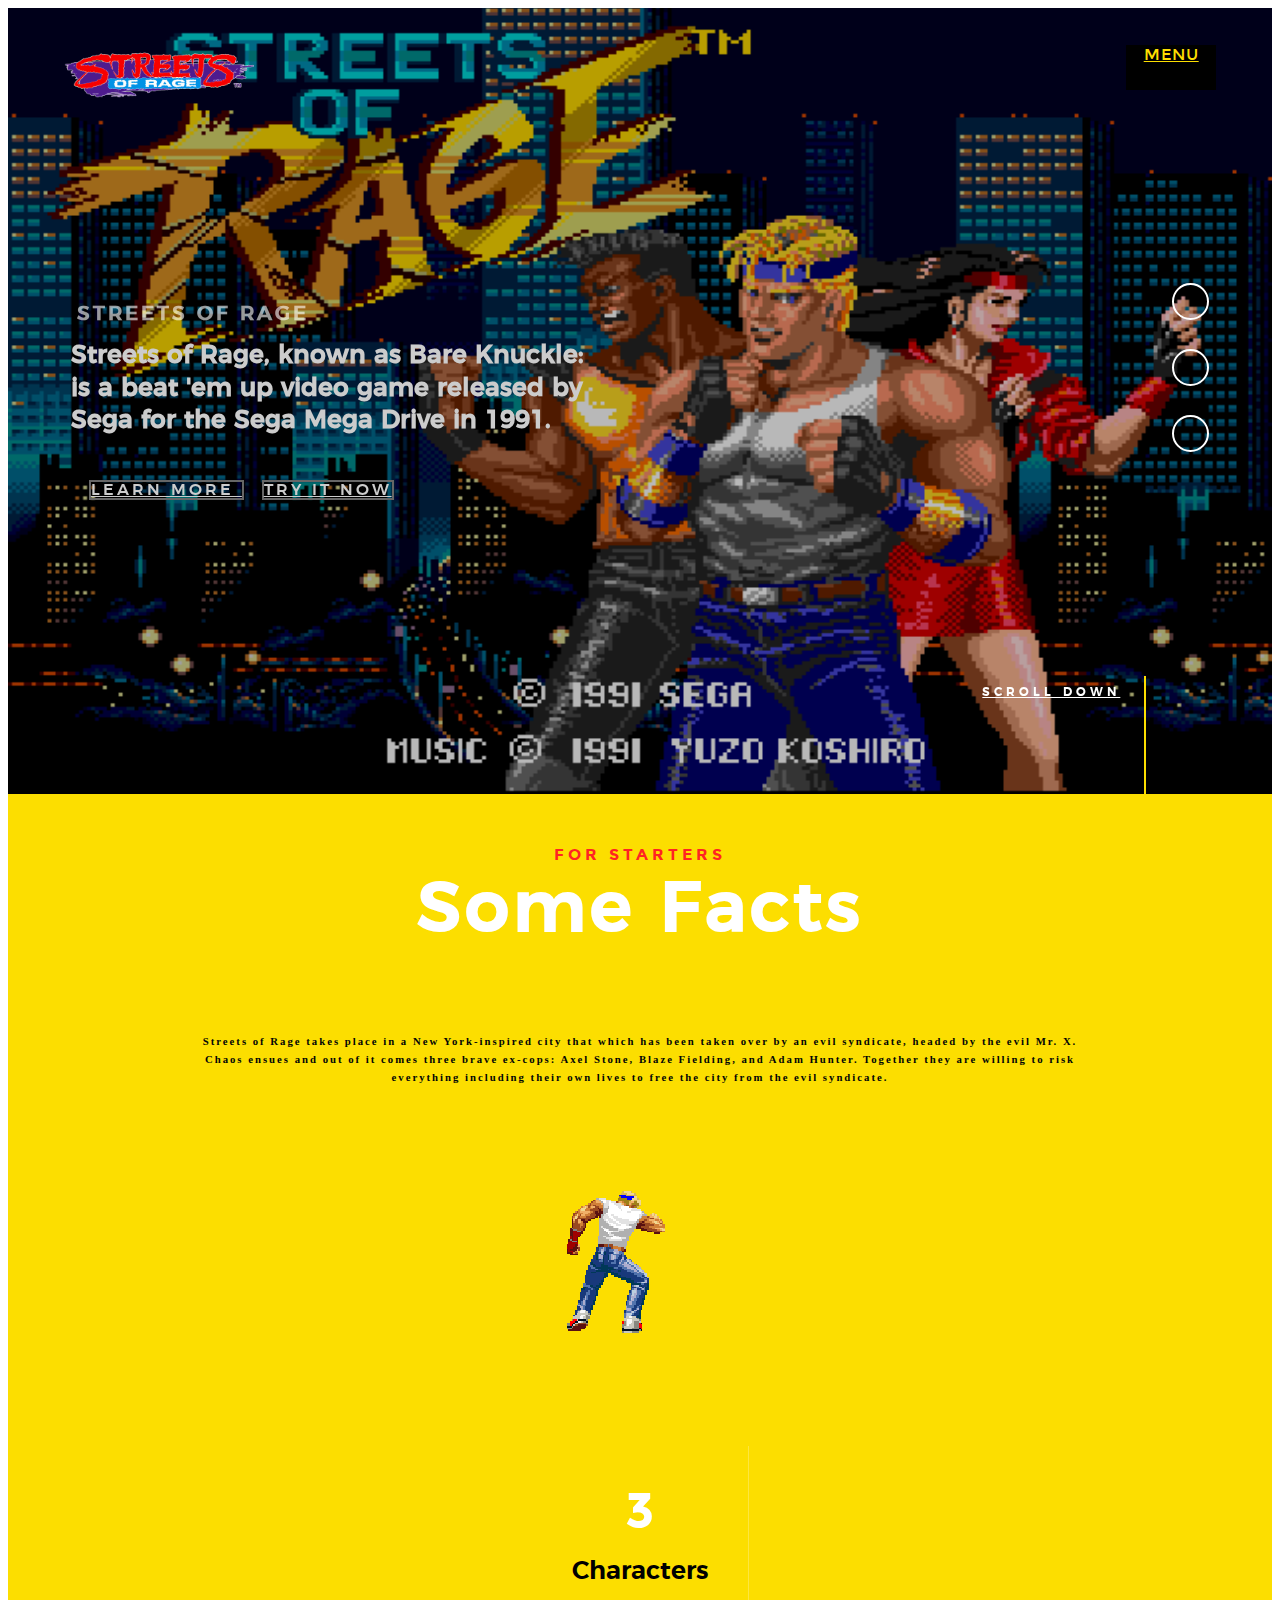
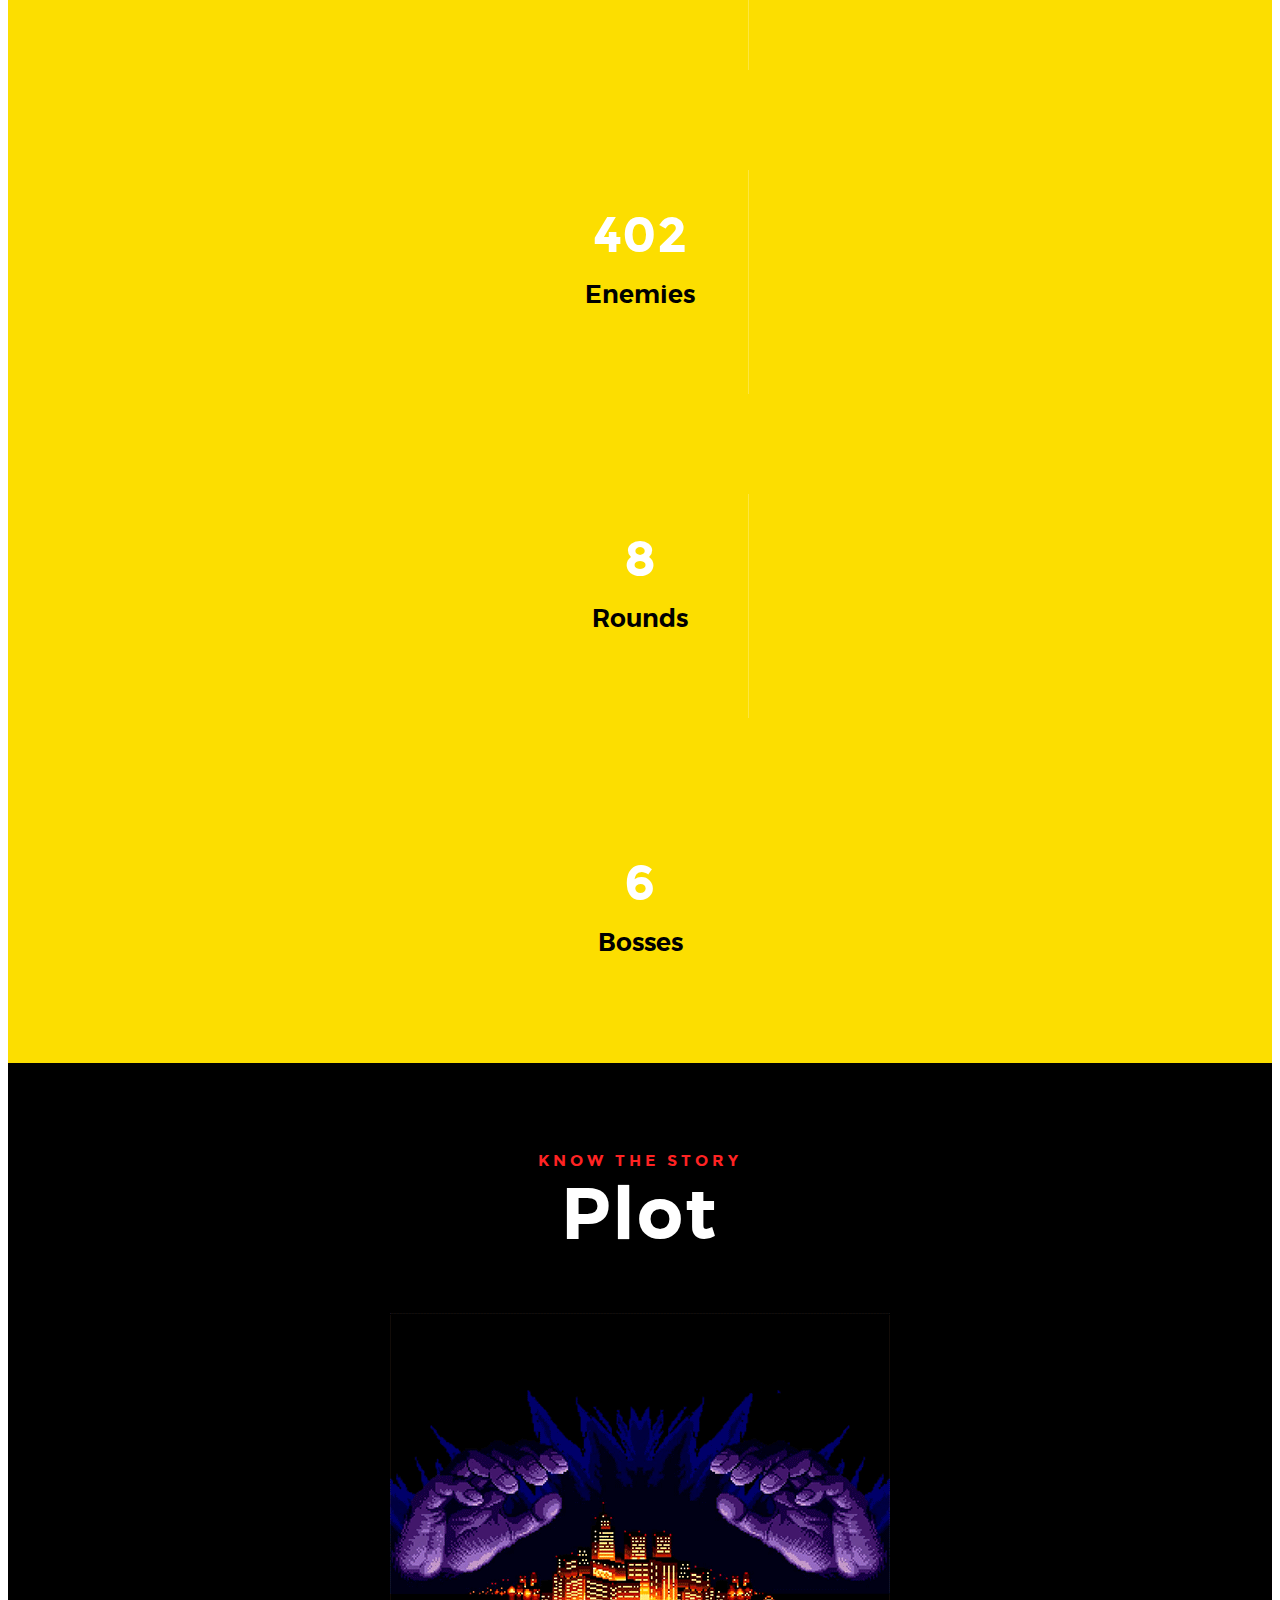
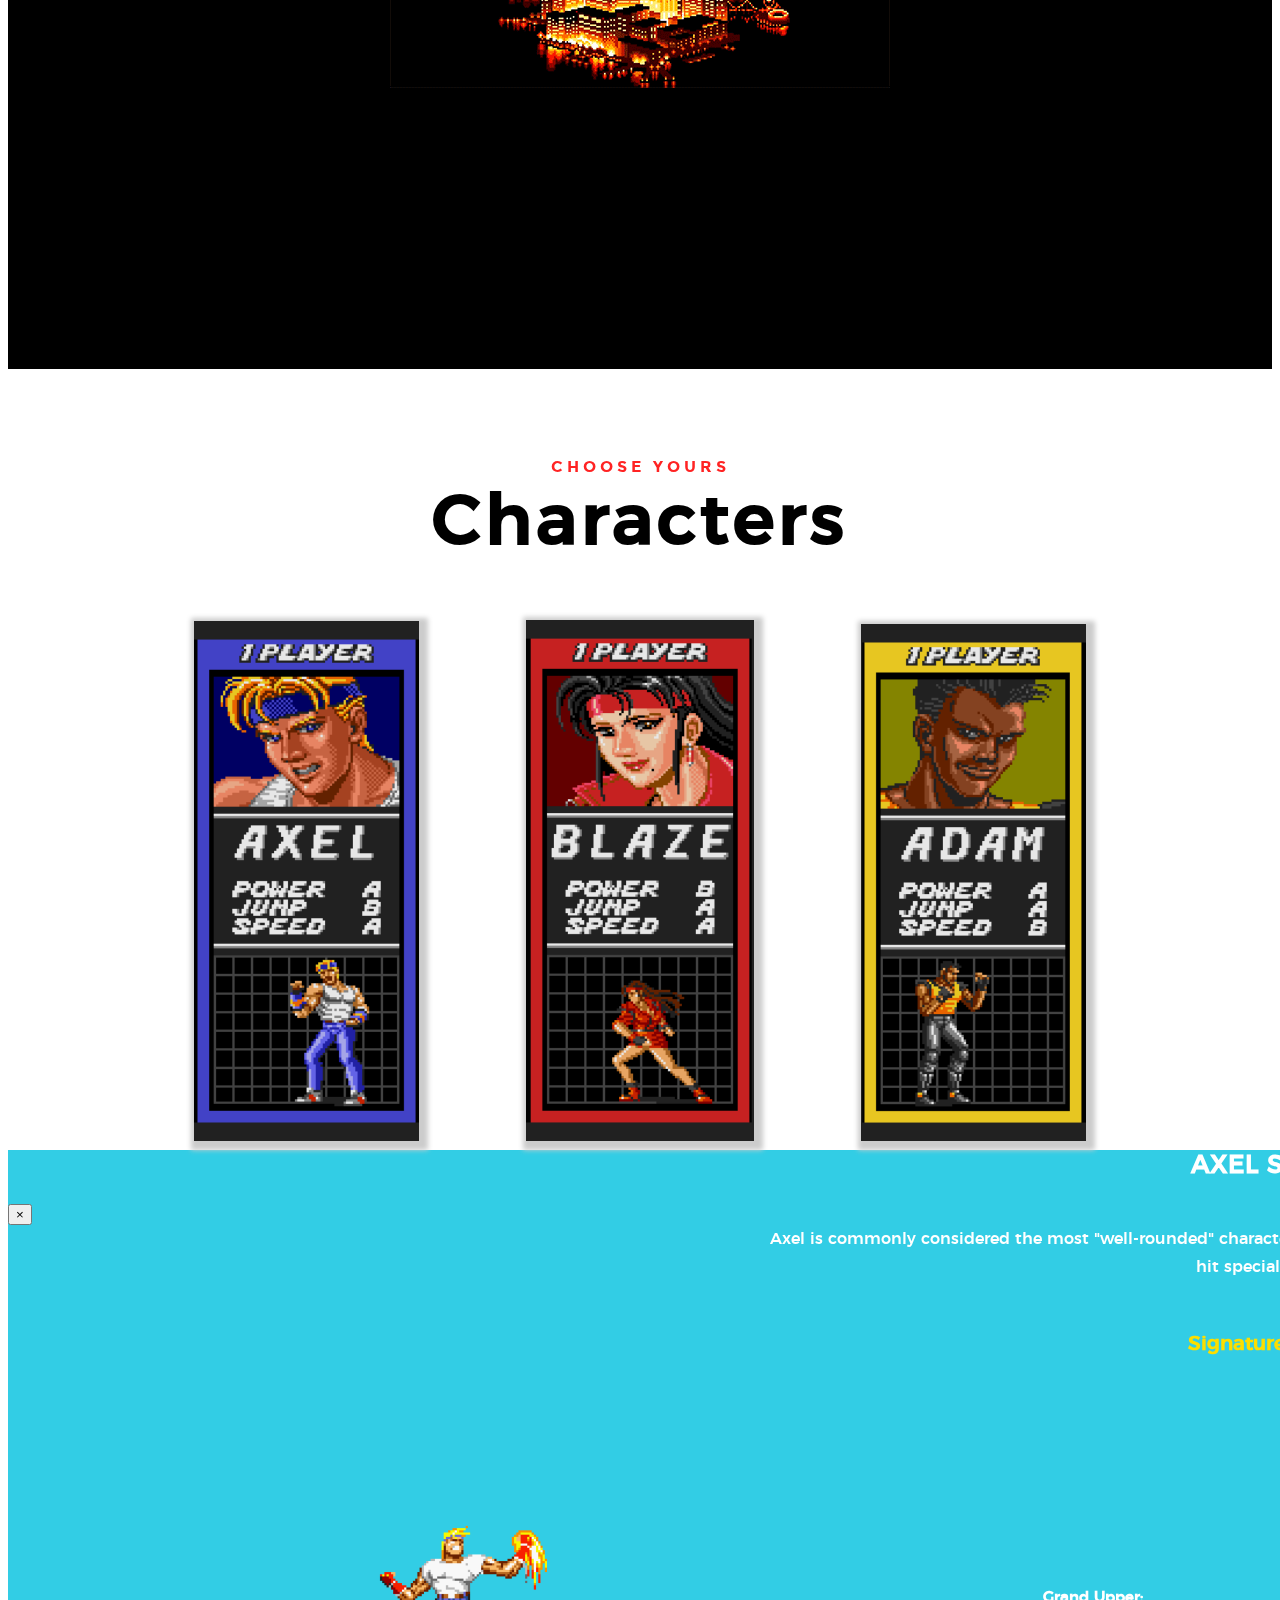
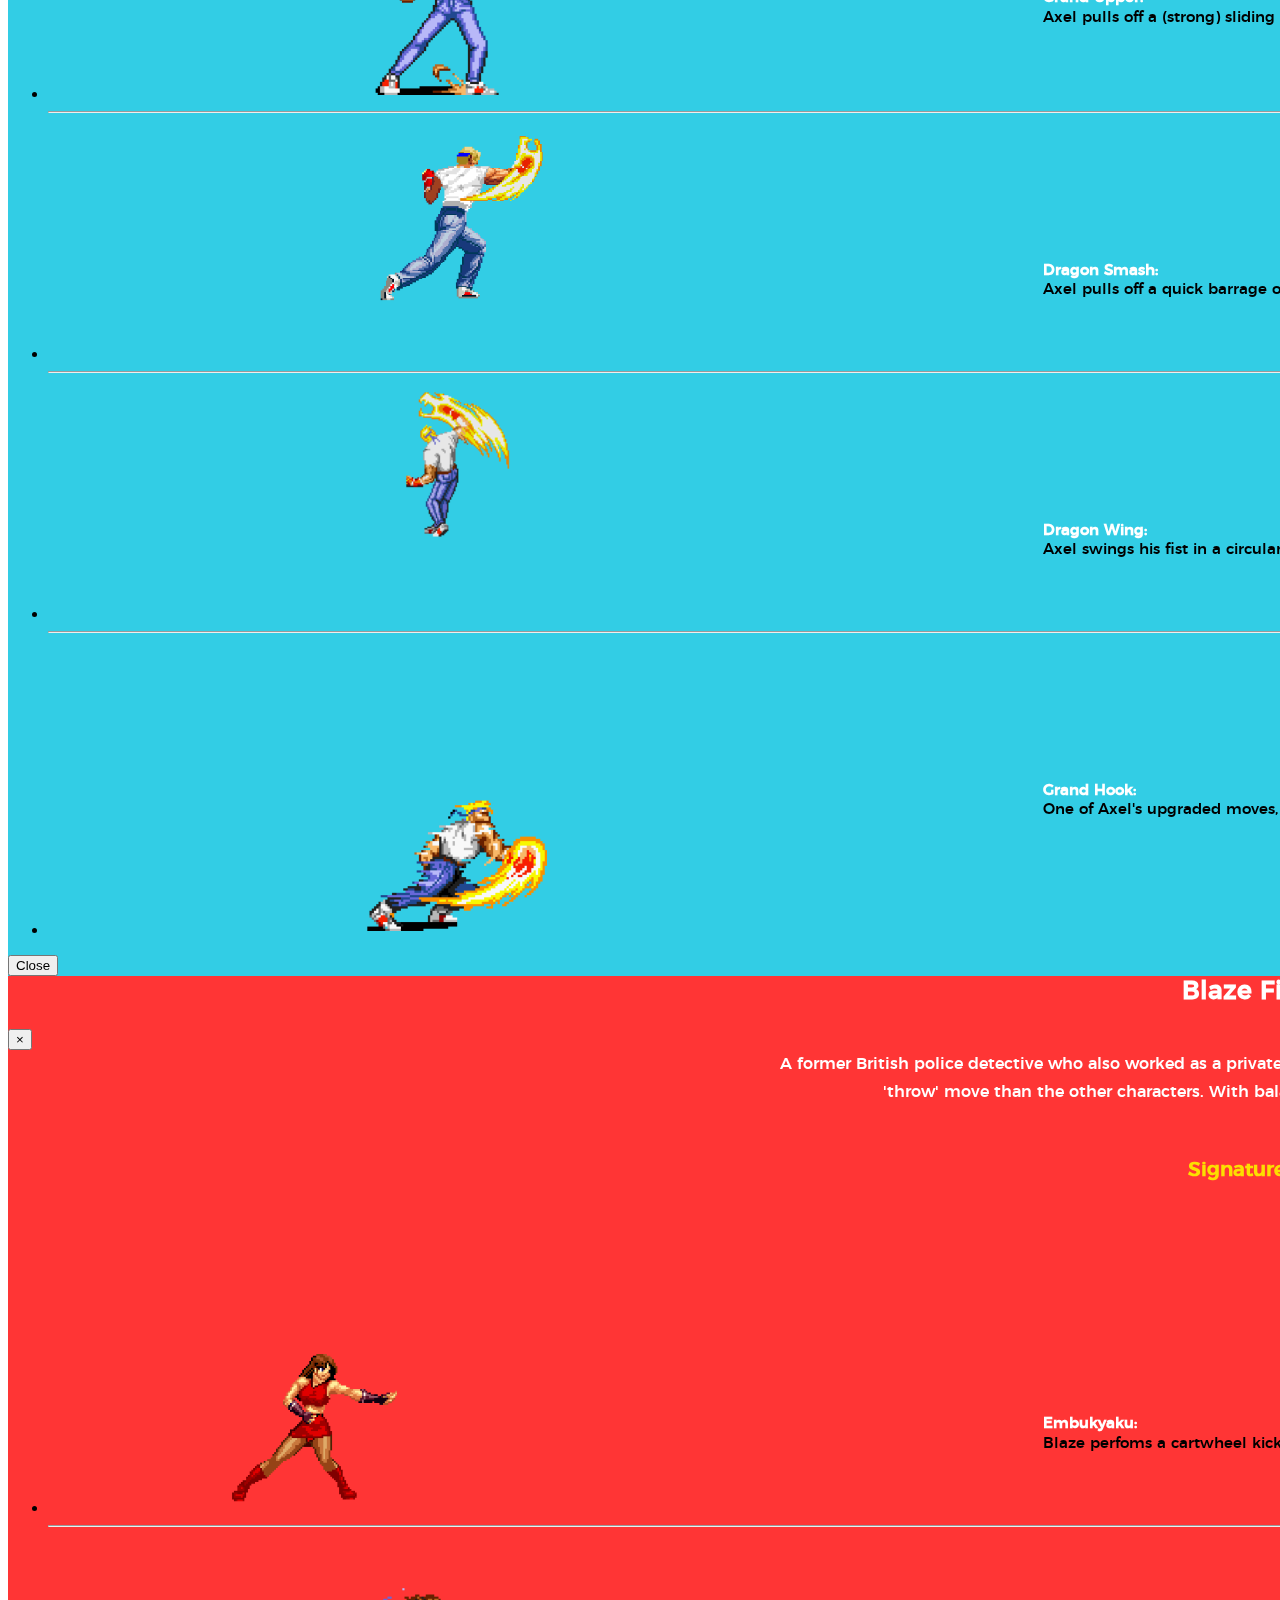
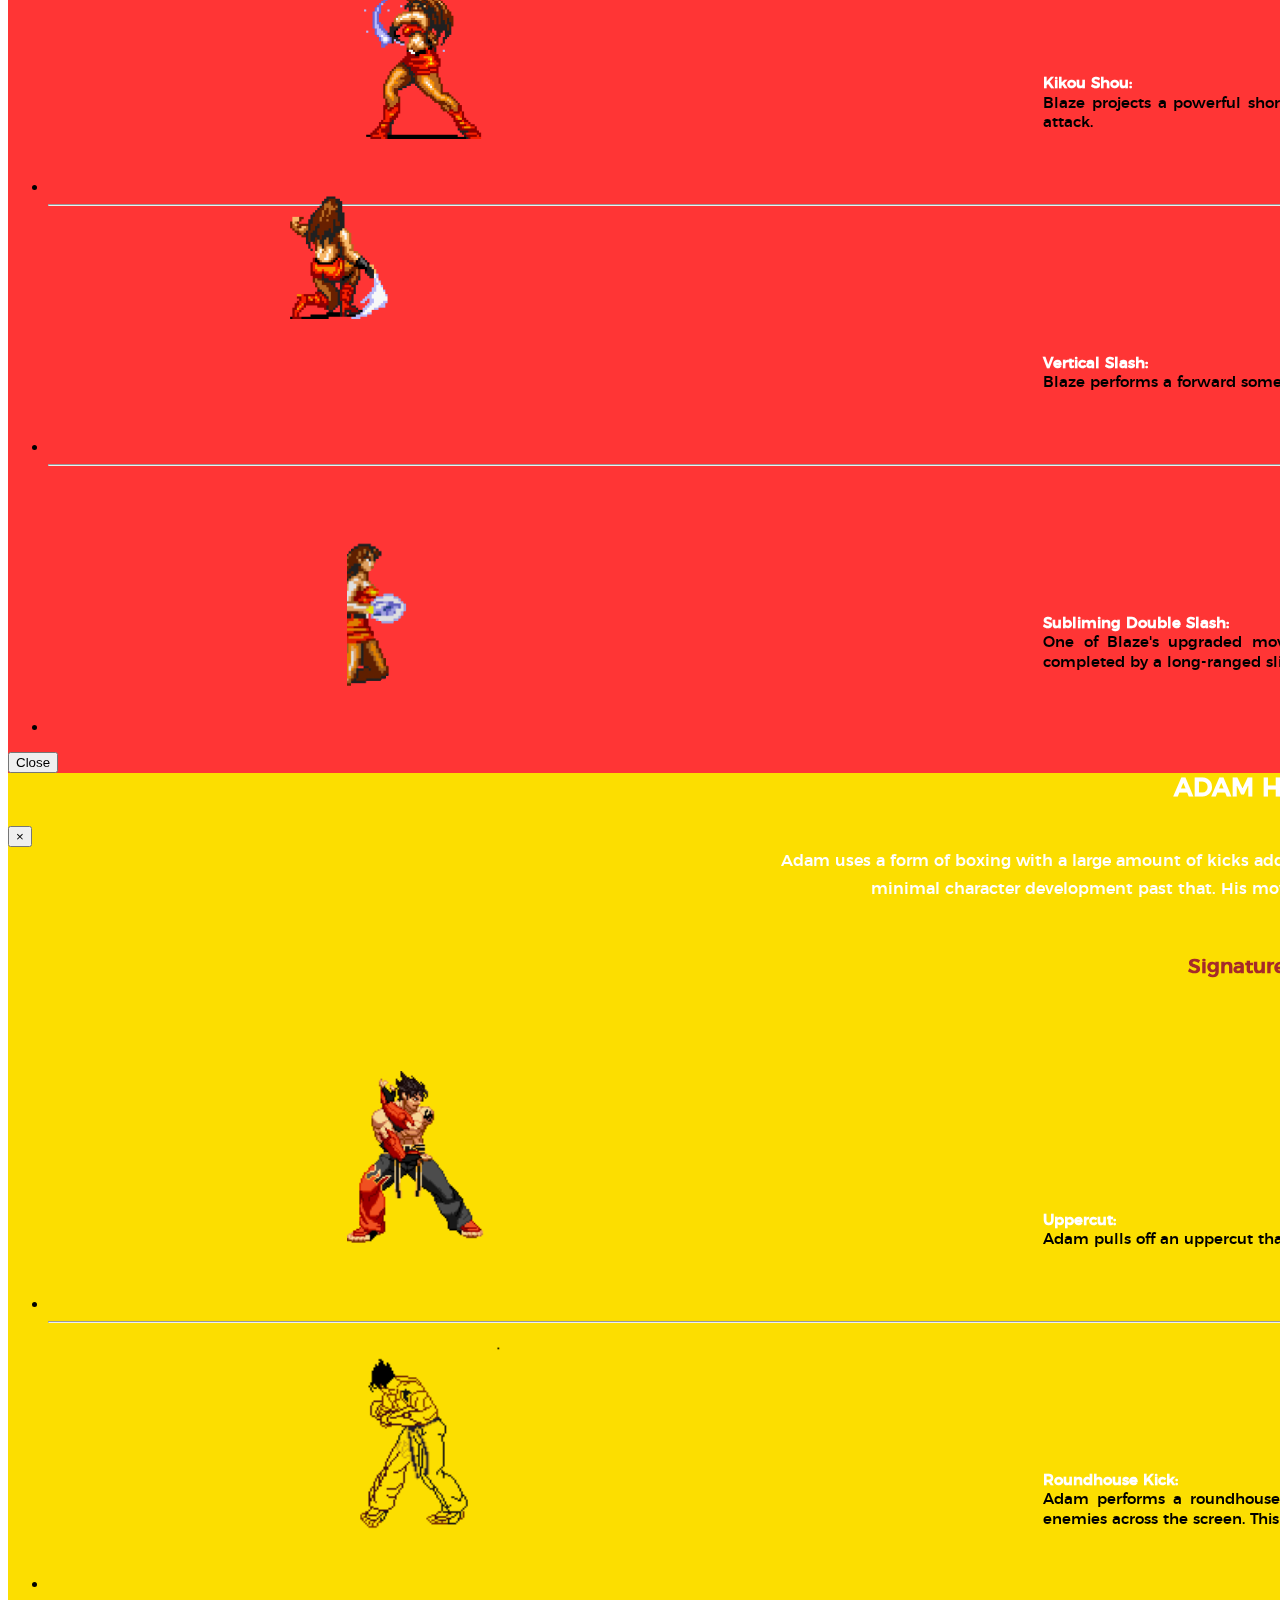
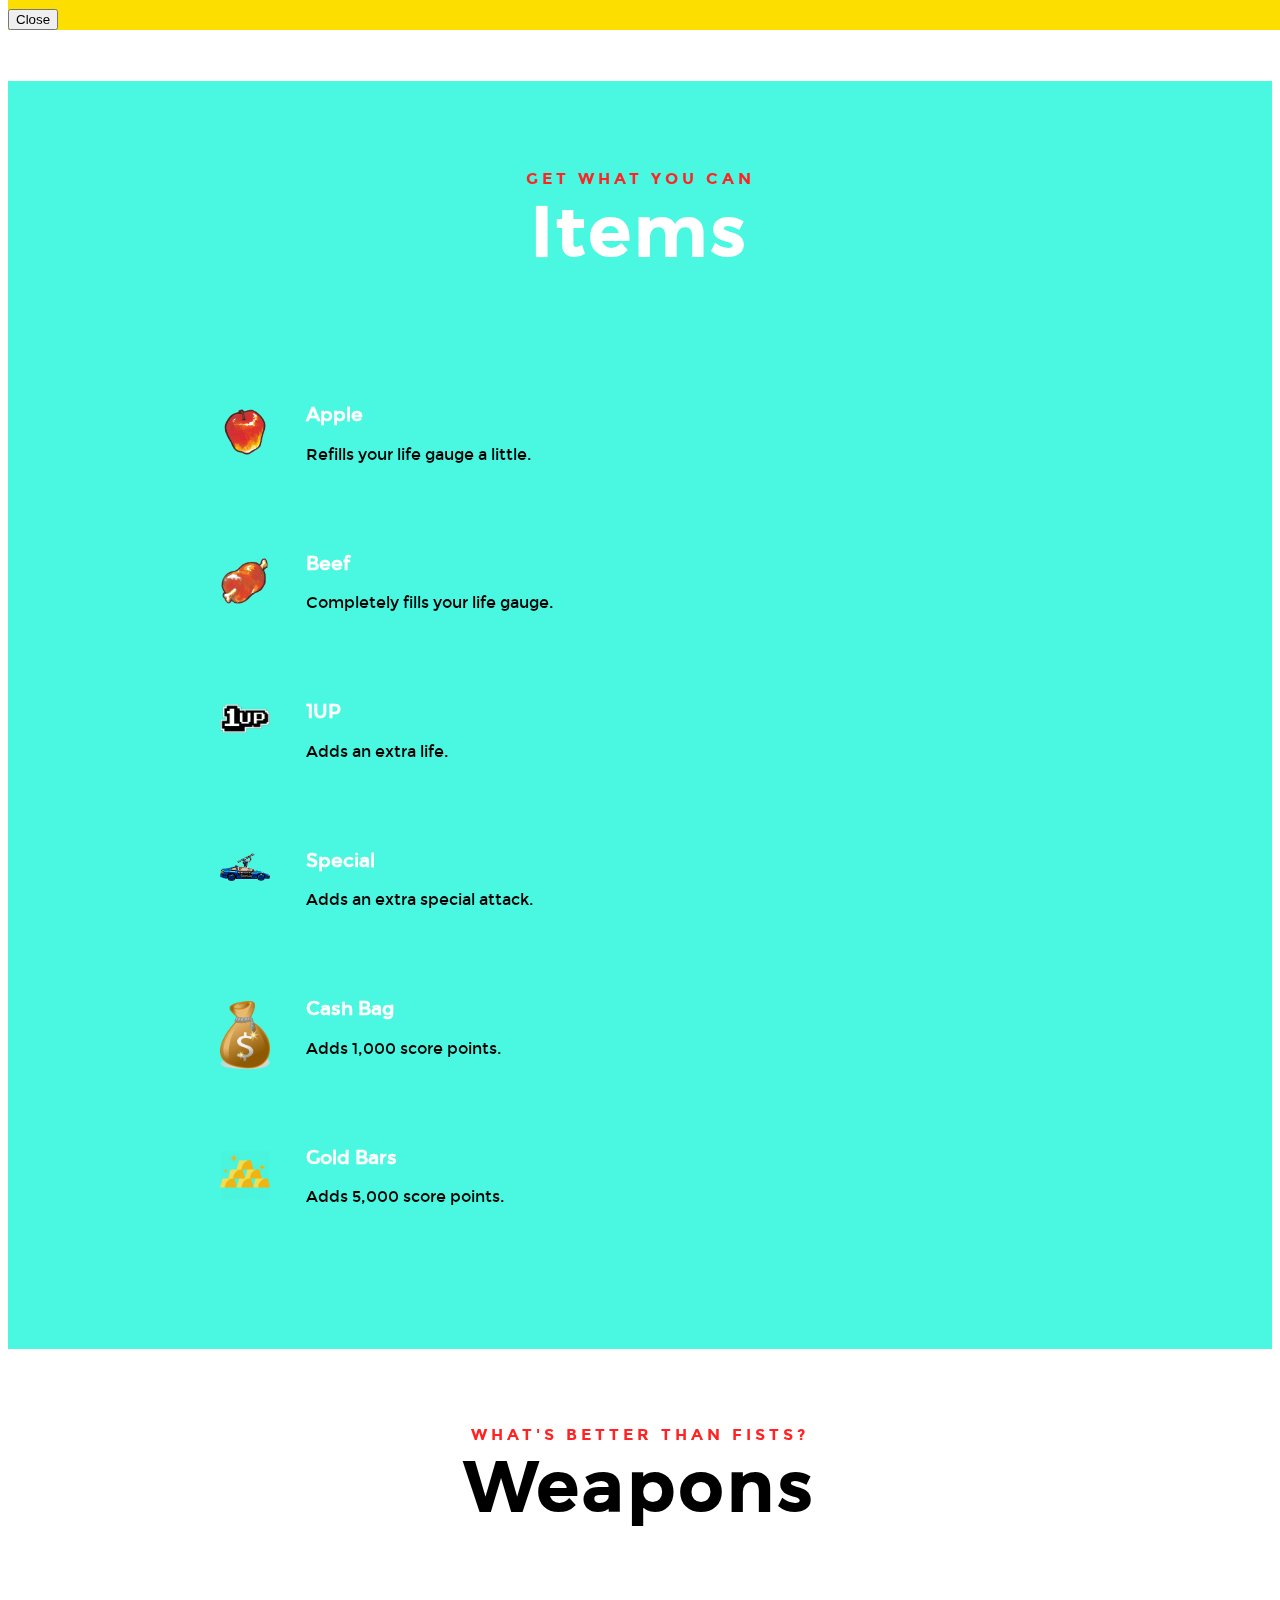
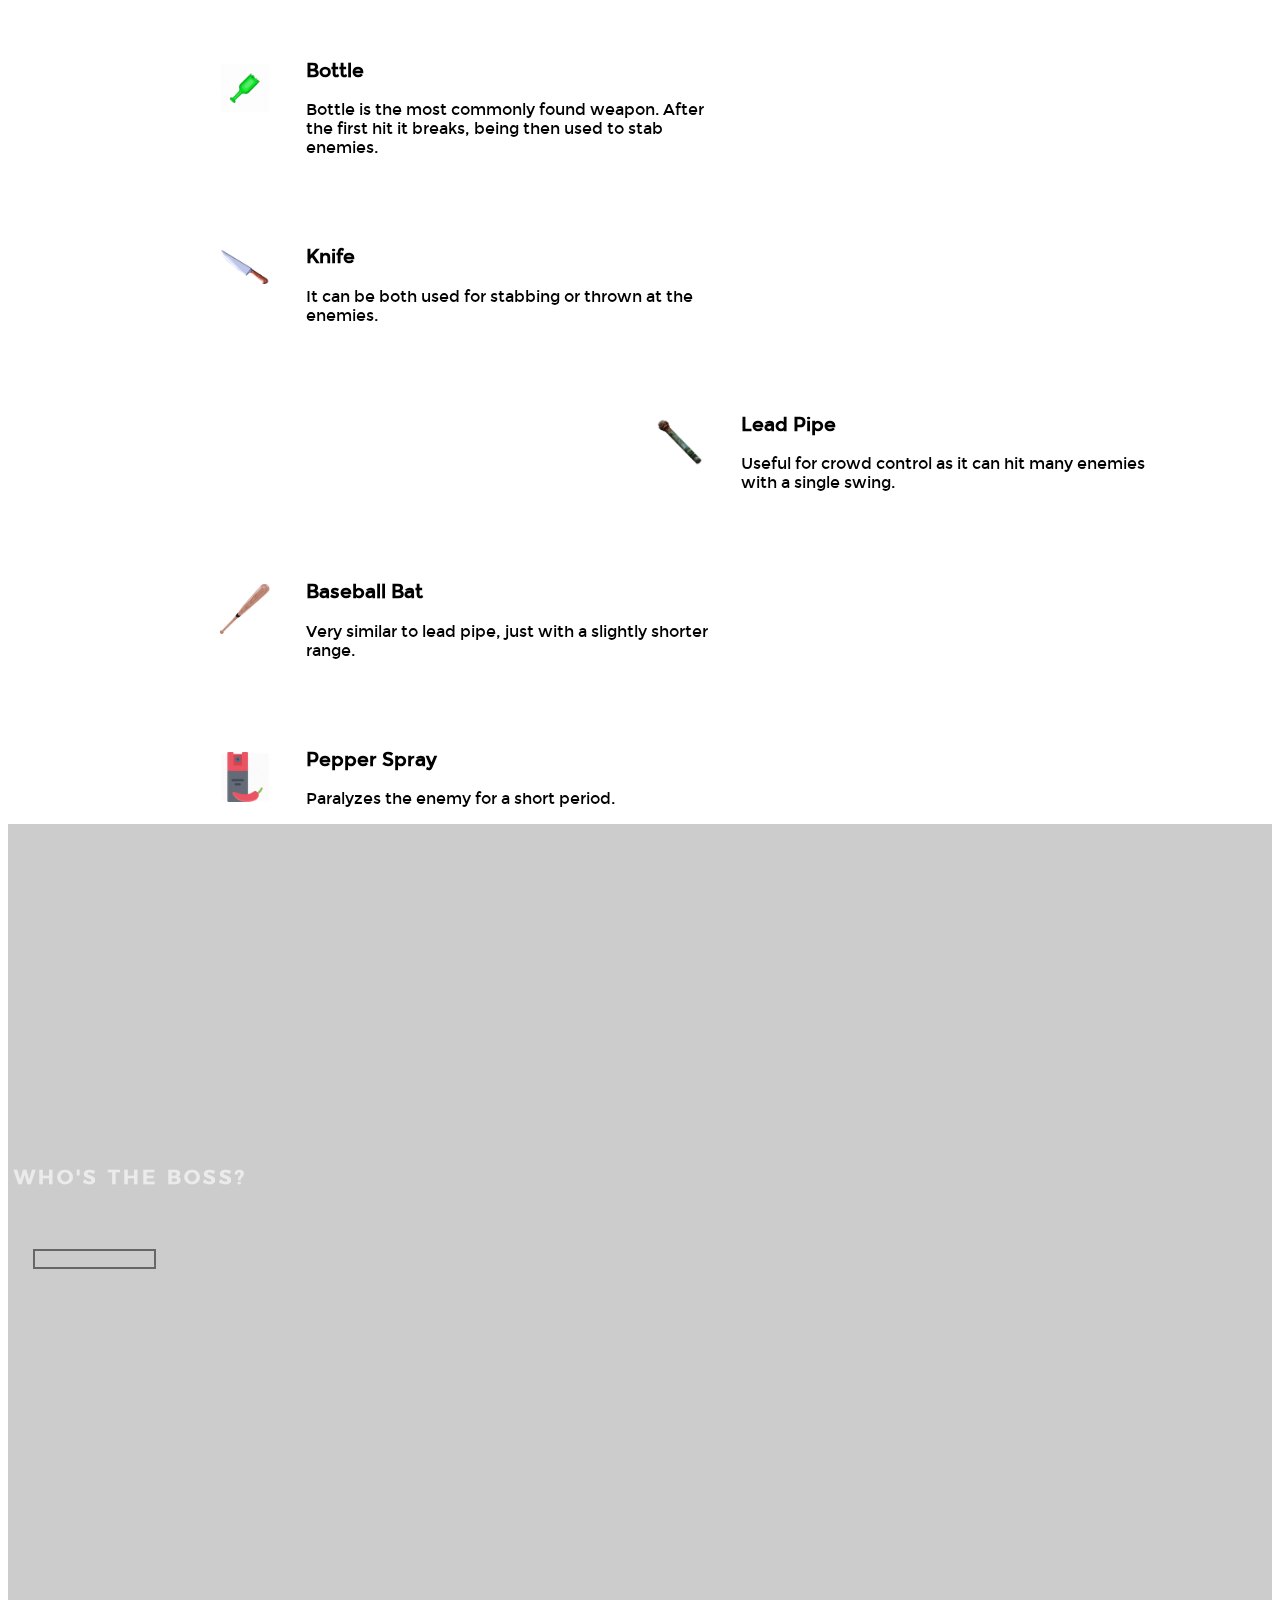
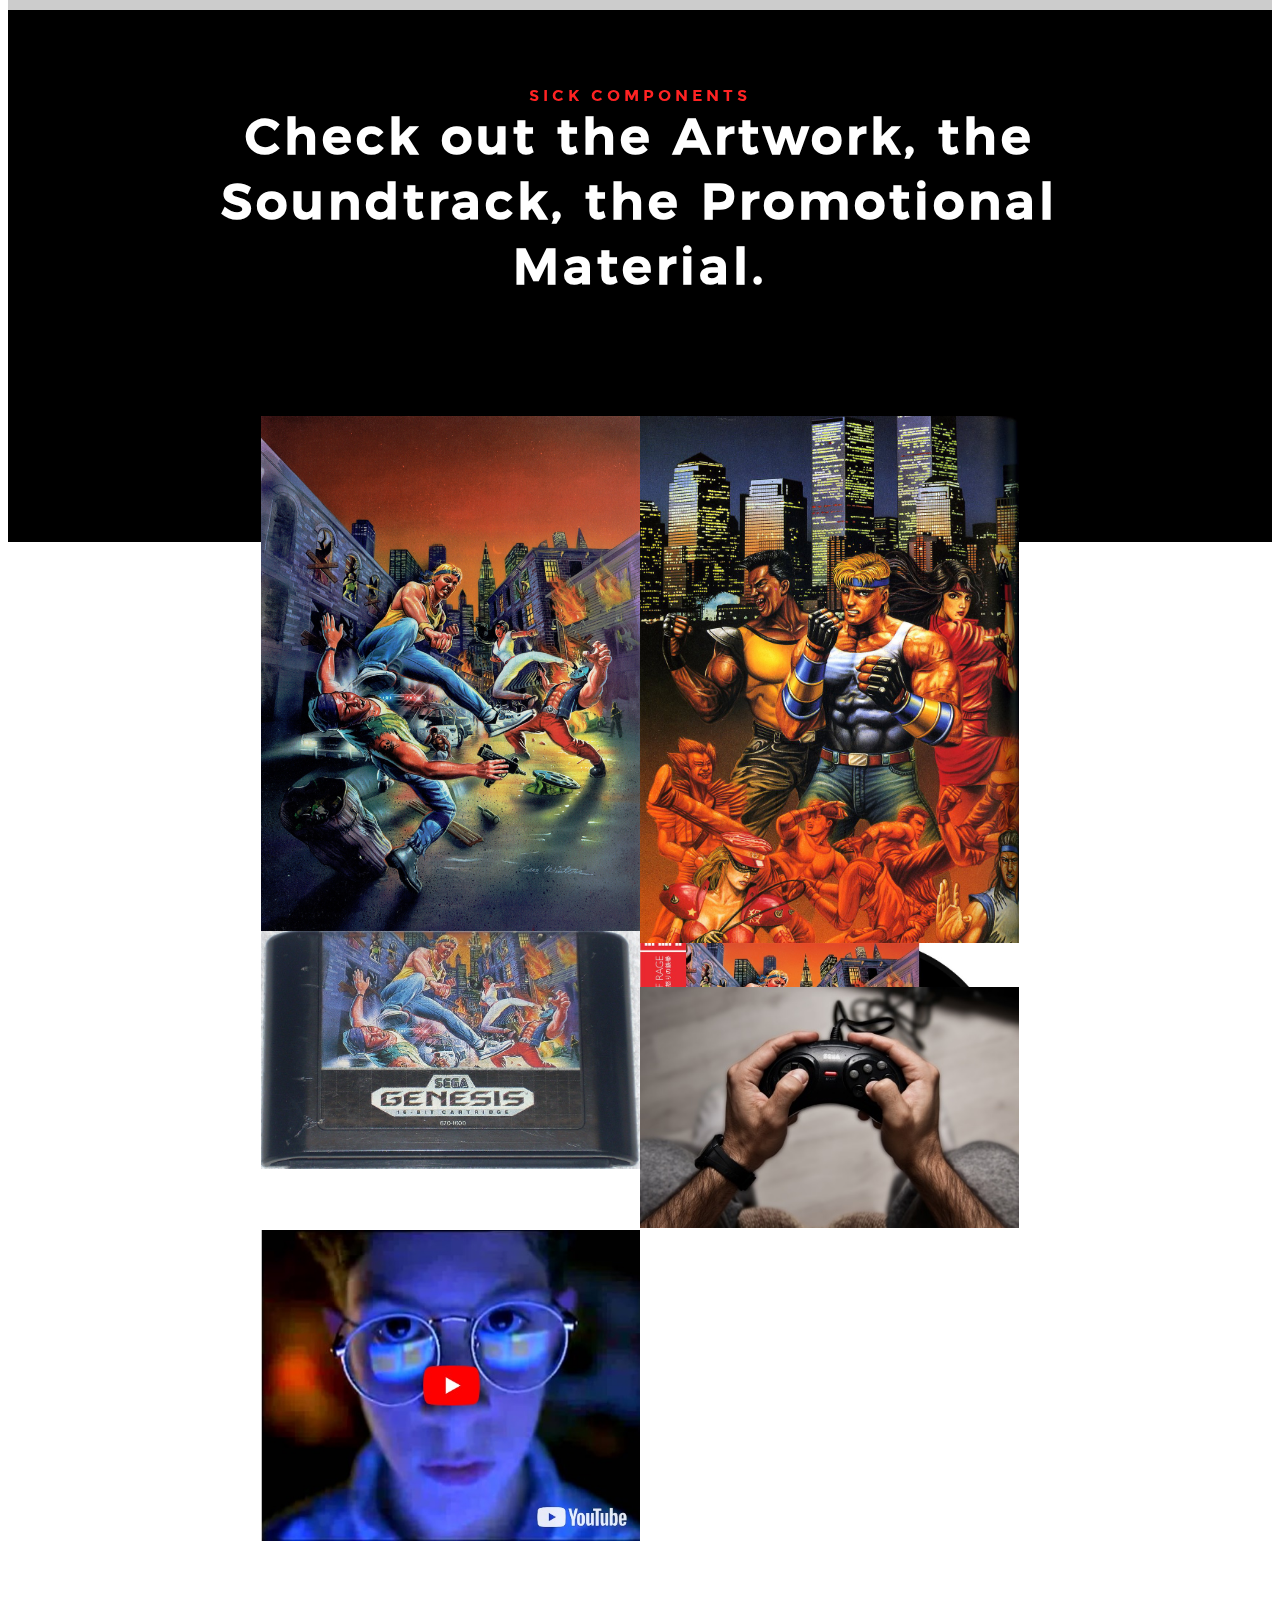
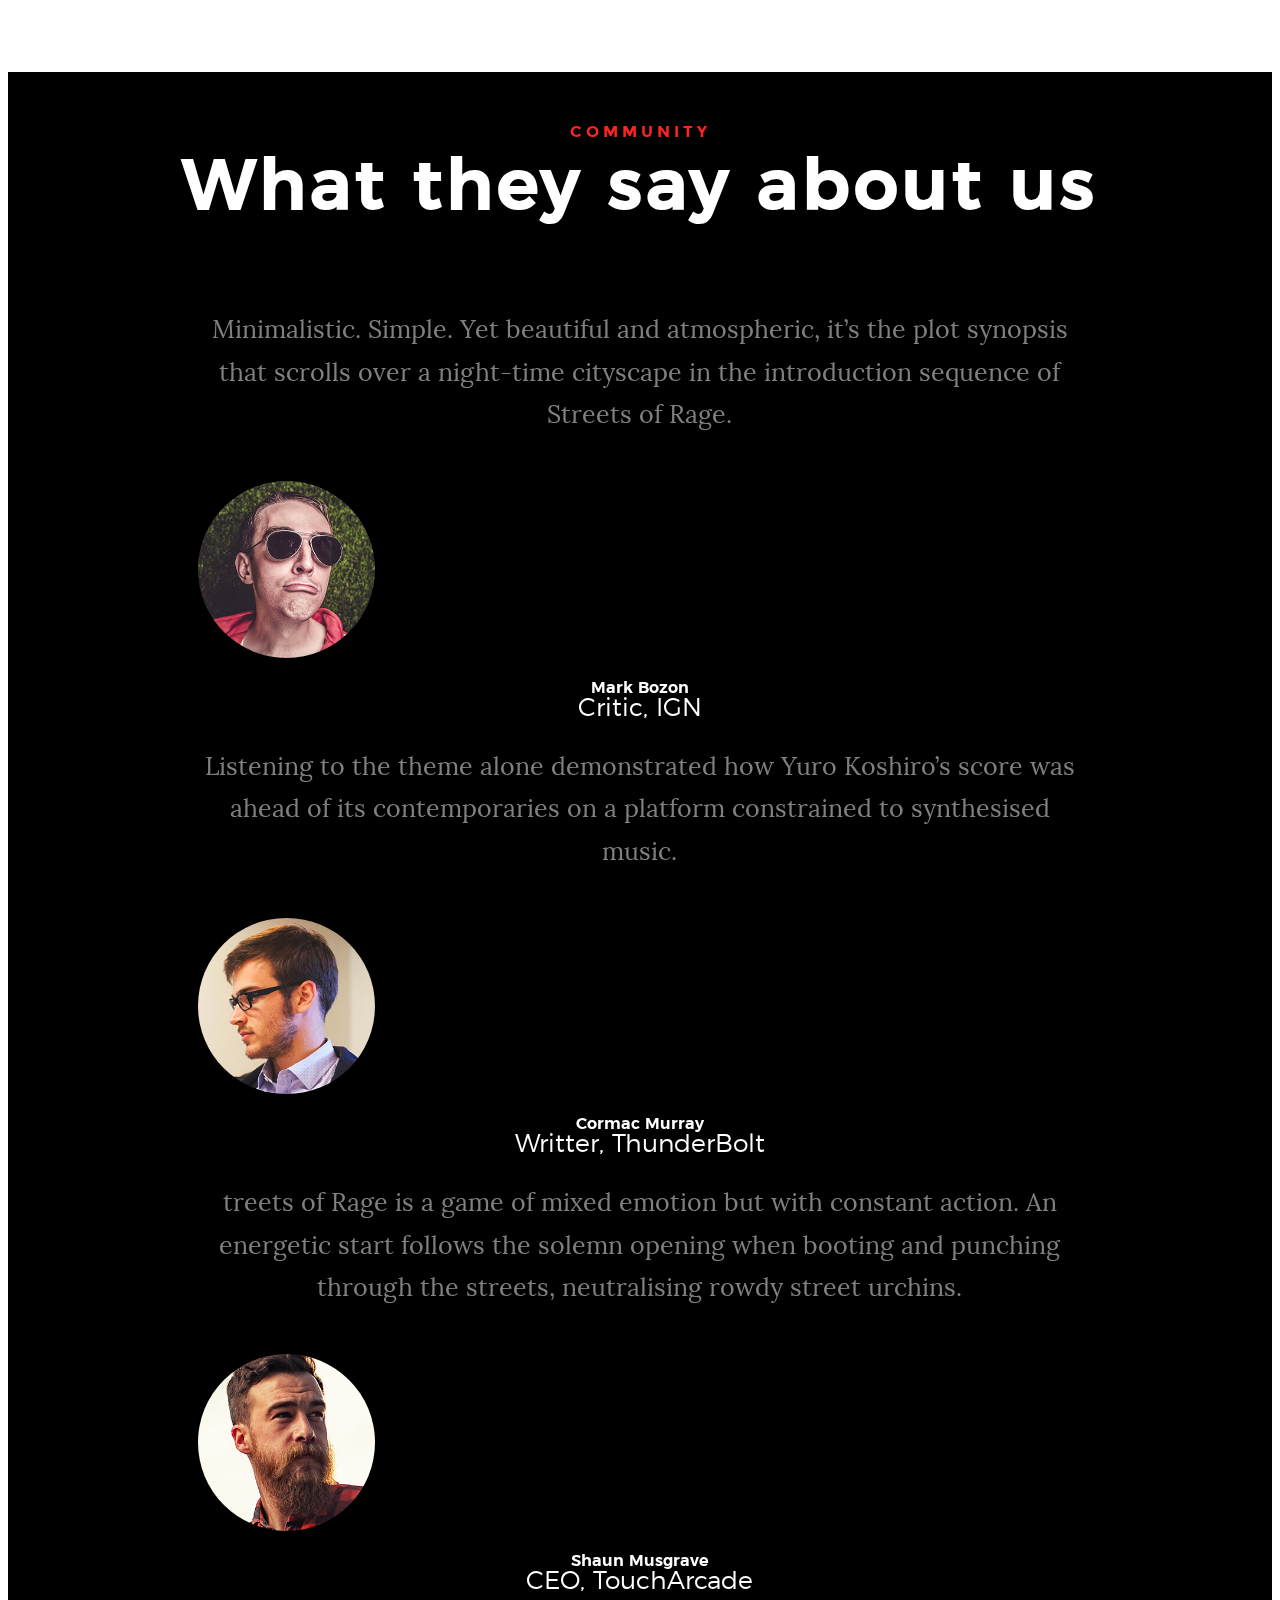
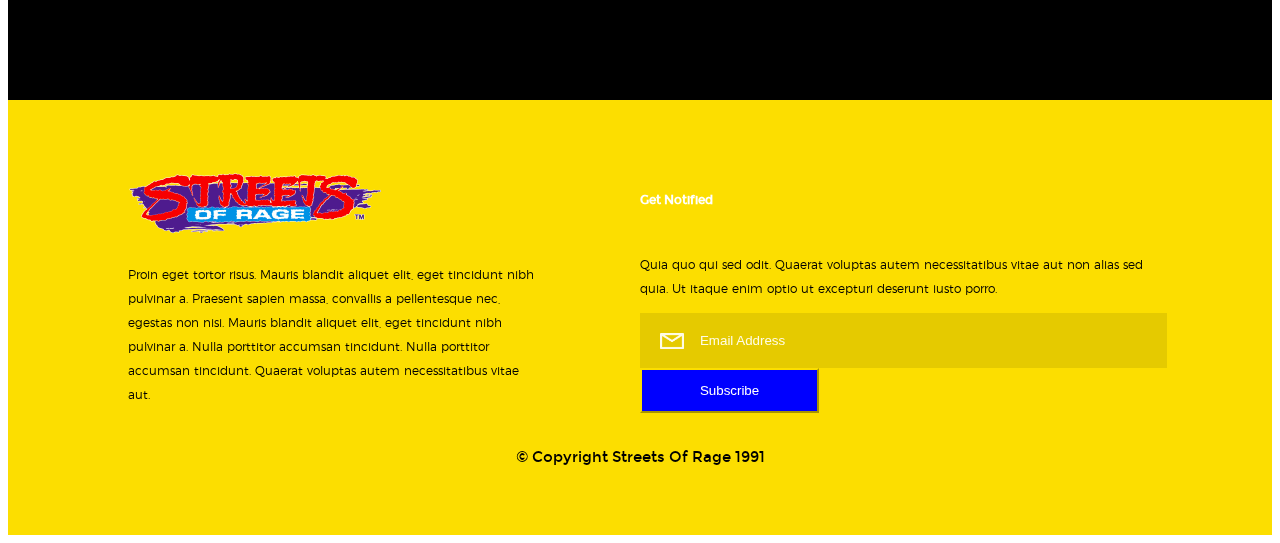
==== sor.html @ ac88c678 "2 TEMPLATES FEITOS" ====
<!doctype html>
<html lang="en">
	<head>
		
		<meta charset="utf-8">
		<meta name="viewport" content="width=device-width, initial-scale=1">
		<link rel="stylesheet" href="https://use.fontawesome.com/releases/v5.0.10/css/all.css" integrity="sha384-+d0P83n9kaQMCwj8F4RJB66tzIwOKmrdb46+porD/OvrJ+37WqIM7UoBtwHO6Nlg" crossorigin="anonymous">
		<link rel="stylesheet" href="https://stackpath.bootstrapcdn.com/bootstrap/4.1.0/css/bootstrap.min.css" integrity="sha384-9gVQ4dYFwwWSjIDZnLEWnxCjeSWFphJiwGPXr1jddIhOegiu1FwO5qRGvFXOdJZ4" crossorigin="anonymous">
		<link href="https://cdn.rawgit.com/michalsnik/aos/2.1.1/dist/aos.css" rel="stylesheet">
		<link rel="stylesheet" href="https://cdnjs.cloudflare.com/ajax/libs/lightbox2/2.10.0/css/lightbox.min.css" />
		<link rel="stylesheet" href="https://cdnjs.cloudflare.com/ajax/libs/venobox/1.8.3/venobox.min.css" integrity="sha256-aIUopUhulONZ3xR+zS2HnUF+pTbxAXIYuzd//lwefvk=" crossorigin="anonymous" />
		<link rel="stylesheet" href="https://cdnjs.cloudflare.com/ajax/libs/slick-carousel/1.9.0/slick.min.css" />
		<link rel="stylesheet" href="https://cdnjs.cloudflare.com/ajax/libs/slick-carousel/1.9.0/slick-theme.min.css" />
		<link rel="stylesheet" href="css/sor.css">

		<title>Streets of Rage</title>
	</head>
	<body>
		<header>
            <div class="logo">
                <a class="logo-link" href="sor.html">
                     <img src="images/sorlogo.png" alt="Logo">
                 </a>
            </div>
            <nav class="nav">

            

            <div class="nav-content">
                <h3>Navigation</h3> <a href="#0" class="nav-close" title="close"><span>Close</span></a>
                
                <ul class="nav-options">
                    <li class="current"><a class="smoothscroll"  href="#home" title="home">Home</a></li>
                    <li><a class="smoothscroll"  href="#about" title="about">About</a></li>
                    <li><a class="smoothscroll"  href="#plot" title="Plot">Plot</a></li>
                    <li><a class="smoothscroll"  href="#characters" title="characters">Characters</a></li>
                    <li><a class="smoothscroll"  href="#items" title="items">Items</a></li>
                    <li><a class="smoothscroll"  href="#weapons" title="works">Weapons</a></li>
                    <li><a class="smoothscroll"  href="#bosses" title="bosses">Bosses</a></li>
                    <li><a class="smoothscroll"  href="#media" title="media">Media</a></li>
                    <li><a class="smoothscroll"  href="#community" title="contact">Community</a></li>
                </ul>
    
    
                <ul class="nav-social">
                     <li>
                        <a href="#0"><i class="fab fa-facebook-f"></i></a>
                    </li>
                     <li>
                        <a href="#0"><i class="fab fa-twitter"></i></a>
                    </li>
                    <li>
                        <a href="#0"><i class="fab fa-instagram"></i></a>
                    </li>
                </ul>

            </div>

        </nav> 

        <div class = "menu">
            <a class="menu-toggle" href="#0">
                <span class="menu-text">Menu</span>
                <span class="fas fa-bars"></span>
            </a>
        </div>
        </header>

       <section id="home" class="home " data-parallax="scroll" data-image-src="images/streetsofrage.gif" data-natural-width=3000 data-natural-height=2000 data-position-y=center>

        <div class="overlay"></div>

        <div class="home-content">

            <div class="home-content-text">

                <h3  data-aos="fade-up">Streets of Rage</h3>

                <h2 style = "color:white;" data-aos="fade-up-left">
                    Streets of Rage, known as Bare Knuckle:<br>
                    is a beat 'em up video game released by <br>
                    Sega for the Sega Mega Drive in 1991<span id= "point">.<span>
                </h2>

                <div class="home-content-button" data-aos="fade-up">
                    <a href="#about" class="smoothscroll btn">
                        LEARN MORE
                    </a>
					<a href="#about" class="smoothscroll btn">
                        TRY IT NOW
                    </a>
                </div>

            </div>

            <div class="home-content-scroll" >
                <a href="#about" class="scroll-link smoothscroll">
                    <span><i class="fas fa-angle-down"></i></span>
                    <span>Scroll Down</span>
                </a>
            </div>

            <div class="home-content-line"></div>

        </div> <!-- end home-content -->


        <ul class="home-social">
            <li>
                <a href="#0"><i class="fab fa-facebook-f"></i></a>
            </li>
            <li>
                <a href="#0"><i class="fab fa-twitter"></i></a>
            </li>
            <li>
                <a href="#0"><i class="fab fa-instagram"></i></a>
            </li>
          
        </ul> 
        <!-- end home-social -->

    </section> 

    <section id='about' class="about" >

        <div class=" headers">
             <h3 data-aos="fade-up">For Starters</h3>
            <h1 data-aos="fade-up">Some Facts</h1>
        </div>

        <div class="about-text" data-aos="fade-up">
            <div>
                <h6>
                    Streets of Rage takes place in a New York-inspired city that which has been taken over by an evil syndicate, 
                    headed by the evil Mr. X. Chaos ensues and out of it comes three brave ex-cops: Axel Stone, Blaze Fielding, and Adam Hunter. 
                    Together they are willing to risk everything including their own lives to free the city from the evil syndicate.               
                </h6>
            </div>
            <img src="images/punch.gif" data-aos="fade-left">

        </div> <!-- end about-desc -->


        <div class="row about-stats" data-aos="fade-up">
                
            <div class="col-block stats-col ">
                <div class="stats-count">3</div>
                <h5>Characters</h5>
            </div>
            <div class="col-block stats-col">
                <div class="stats-count">402</div>
                <h5>Enemies<h5>
            </div>
            <div class="col-block stats-col">
                <div class="stats-count">8</div>
                <h5>Rounds</h5>
            </div>
            <div class="col-block stats-col">
                <div class="stats-count">6</div>
                <h5>Bosses</h5> 
            </div>

        </div>

    </section>

    <section id="plot" class="plot">

        <div class=" headers">
             <h3 data-aos="fade-up">Know The Story</h3>
            <h1 data-aos="fade-up">Plot</h1>
        </div>
        <div class="plot-text" data-aos="fade-up">
            <div>
			<img src="images/city.gif" >
                <h4 class = "typewriter">
				            
				</h4>
            </div>
			                                    

        </div> 
    </section> 
	
    <section id="characters" class="characters" >


        <div class="headers">
             <h3 data-aos="fade-up">Choose Yours</h3>
            <h1 data-aos="fade-up">Characters</h1>
        </div>

        <div class="char-content" data-aos="fade-up">
            <div>
				<img id = "axel" src="images/characters/axel.gif" data-toggle="modal" data-target="#axelModal">
				<img id = "blaze" src="images/characters/blaze.gif" data-toggle="modal" data-target="#blazeModal">
				<img id="adam" src="images/characters/adam.gif" data-toggle="modal" data-target="#adamModal">
            </div>
			                                    

        </div> 
		  <div class="modal fade" id="axelModal" role="dialog">
			<div class="modal-dialog">
			
			  <!-- Modal content-->
			  <div class="modal-content">
				<div class="modal-header">
					<h2 class="modal-title">AXEL STONE</h2>
				  <button type="button" class="close" data-dismiss="modal">&times;</button>
				  
				</div>
				<div class="modal-body">
				  <p>Axel is commonly considered the most "well-rounded" character in the series, and easiest to use due to his simple multiple hit special attacks. </p>
			   
				<div class= "signatureMoves">
					<h3 >Signature Moves</h2>
					<ul class = "list-unstyled">
						<li>
							<div class = "move">
								<div class = "move-img">
									<img src="images/characters/axelMove1.gif" >
								</div>
								<div class = "move-text">
										<b>Grand Upper:</b><br> Axel pulls off a (strong) sliding uppercut into the enemy.
								</div>
							</div>
						</li>
						<hr>
						<li>
							<div class = "move">
								<div class = "move-img">
									<img id= "move2"  src="images/characters/axelMove2.gif" >
								</div>
								<div class = "move-text">
									<b>Dragon Smash:</b><br> Axel pulls off a quick barrage of punches followed by an uppercut.
								</div>
							</div>
						</li>
						<hr>
						
						<li>
							<div class = "move">
								<div class = "move-img">
									<img id= "move3" src="images/characters/axelMove3.gif" >
								</div>
								<div class = "move-text">
									<b>Dragon Wing:</b><br> Axel swings his fist in a circular motion, knocking down surrounding enemies.
								</div>
							</div>
						</li>
						<hr>

						<li>
							<div class = "move">
								<div class = "move-img">
									<img id= "move4" src="images/characters/axelMove4.gif" >
								</div>
								<div class = "move-text">
									<b>Grand Hook:</b><br> One of Axel's upgraded moves, is essentially a Grand Upper into a 360 degree Dragon Wing. Can be finished off with an uppercut.
								</div>
							</div>					
						</li>
					</ul>
				</div>
				 </div>
				<div class="modal-footer">
				  <button type="button" class="btn btn-default" data-dismiss="modal">Close</button>
				</div>
			  </div>
			  
			</div>
		  </div>
  
	 <div class="modal fade" id="blazeModal" role="dialog">
		<div class="modal-dialog">
		
		  <!-- Modal content-->
		  <div class="modal-content">
			<div class="modal-header">
				<h2 class="modal-title">Blaze Fielding</h2>
			  <button type="button" class="close" data-dismiss="modal">&times;</button>
			  
			</div>
			<div class="modal-body">
			<p> A former British police detective who also worked as a private eye. Her specialty is Judo, which gives her a more powerful 'throw' move than the other characters. With balanced attributes and solid fighting techniques. </p>       
			<div class= "signatureMoves">
				<h3 >Signature Moves</h2>
				<ul class = "list-unstyled">
					<li>
						<div class = "move">
							<div class = "move-img">
								<img id ="move1" src="images/characters/blazeMove1.gif" >
							</div>
							<div class = "move-text">
									<b>Embukyaku:</b><br> Blaze perfoms a cartwheel kick which knocks down surrounding enemies and allows her to dodge their attack.
							</div>
						</div>
					</li>
					<hr>
					<li>
						<div class = "move">
							<div class = "move-img">
								<img id= "move2"  src="images/characters/blazeMove2.gif" >
							</div>
							<div class = "move-text">
								<b>Kikou Shou:</b><br> Blaze projects a powerful short-range burst of energy which gets stronger (and more hits in) the closer the enemies are to the attack.
							</div>
						</div>
					</li>
					<hr>
					
					<li>
						<div class = "move">
							<div class = "move-img">
								<img id= "move3" src="images/characters/blazeMove3.gif" >
							</div>
							<div class = "move-text">
								<b>Vertical Slash:</b><br> Blaze performs a forward somersault in order to crush enemies with her fist.

							</div>
						</div>
					</li>
					<hr>

					<li>
						<div class = "move">
							<div class = "move-img">
								<img id= "move4" src="images/characters/blazeMove4.gif" >
							</div>
							<div class = "move-text">
								<b>Subliming Double Slash:</b><br>  One of Blaze's upgraded moves, she performs a ranged somersault that strikes enemies down with multiple hits. Can be completed by a long-ranged slide kick.
							</div>
						</div>					
					</li>
				</ul>
			</div>
			 </div>
			<div class="modal-footer">
			  <button type="button" class="btn btn-default" data-dismiss="modal">Close</button>
			</div>
		  </div>
		  
		</div>
	  </div>
	  
		<div class="modal fade" id="adamModal" role="dialog">
		<div class="modal-dialog">
		
		  <!-- Modal content-->
		  <div class="modal-content">
			<div class="modal-header">
				<h2 class="modal-title">ADAM HUNTER</h2>
			  <button type="button" class="close" data-dismiss="modal">&times;</button>
			  
			</div>
			<div class="modal-body">
			  <p>Adam uses a form of boxing with a large amount of kicks added into his moveset. Slower but stronger character and has minimal character development past that. His movelist is very limited, with no real "special moves </p>
		   
			<div class= "signatureMoves">
				<h3 >Signature Moves</h2>
				<ul class = "list-unstyled">
					<li>
						<div class = "move">
							<div class = "move-img">
								<img id = "move1" src="images/characters/adamMove1.gif" >
							</div>
							<div class = "move-text">
									<b>Uppercut:</b><br> Adam pulls off an uppercut that, depending on range, can launch a char slightly, or fully, into the air.
							</div>
						</div>
					</li>
					<hr>
					<li>
						<div class = "move">
							<div class = "move-img">
								<img id = "move2" src="images/characters/adamMove2.gif" >
							</div>
							<div class = "move-text">
								<b>Roundhouse Kick:</b><br> Adam performs a roundhouse kick, that has good range. If a high uppercut is performed right before, this move will launch enemies across the screen. This effect wont work on Boss characters or Player characters.

							</div>
						</div>
					</li>	
				</ul>
			</div>
			 </div>
			<div class="modal-footer">
			  <button type="button" class="btn btn-default" data-dismiss="modal">Close</button>
			</div>
		  </div>
		  
		</div>
	  </div>
  
 </section> 
 <section id='items' class="items">

        <div class="headers">
             <h3 data-aos="fade-up">Get What You can</h3>
            <h1 data-aos="fade-up">Items</h1>
        </div>


        <div class="items-list">

            <div class="items-item" data-aos="fade-up">
                <div class="items-icon">
                    <img src="images/items/apple.png" style= "width:50px;" >
                </div>
                <div class="items-text">
                    <h3>Apple</h3>
                    <p>Refills your life gauge a little.
                    </p>
                </div>
            </div>

            <div class="items-item" data-aos="fade-up">
                <div class="items-icon">
                    <img src="images/items/beef.png" style= "width:50px;" >
                </div>
                <div class="items-text">
                    <h3 >Beef</h3>
                    <p>Completely fills your life gauge.
                    </p>
                </div>
            </div>

            <div class="items-item" data-aos="fade-up">
               <div class="items-icon">
                    <img  src="images/items/1up.png" style= "width:50px;" >
                </div>
                <div class="items-text">
                    <h3>1UP</h3>
                    <p>Adds an extra life.
                    </p>
                </div>
            </div>

            <div class="items-item" data-aos="fade-up">
                <div class="items-icon">
                    <img src="images/items/special.png" style= "width:50px;" >
                </div>
                <div class="items-text">
                    <h3>Special</h3>
                    <p>Adds an extra special attack.
                    </p>
                </div>
            </div>

            <div class="items-item" data-aos="fade-up">
                <div class="items-icon">
                    <img  src="images/items/cashbag.png" style= "width:50px;" >
                </div>
                <div class="items-text">
                    <h3>Cash Bag</h3>
                    <p>Adds 1,000 score points.
                    </p>
                </div>
            </div>
    
            <div class="items-item" data-aos="fade-up">
                 <div class="items-icon">
                    <img src="images/items/goldbar.png" style= "width:50px;" >
                </div>
                <div class="items-text">
                    <h3 >Gold Bars</h3>
                    <p>Adds 5,000 score points.
                    </p>
                </div>
            </div>

        </div>

 </section>

  <section id='weapons' class="weapons">

        <div class="headers">
             <h3 data-aos="fade-up">What's Better Than Fists?</h3>
            <h1 data-aos="fade-up">Weapons</h1>
        </div>


        <div class="items-list">

            <div class="items-item" data-aos="fade-up">
                <div class="items-icon">
                    <img src="images/weapons/bottle.png" style= "width:50px;" >
                </div>
                <div class="items-text">
                    <h3>Bottle</h3>
                    <p>Bottle is the most commonly found weapon. After the first hit it breaks, being then used to stab enemies.
                    </p>
                </div>
            </div>

            <div class="items-item" data-aos="fade-up">
                <div class="items-icon">
                    <img src="images/weapons/knife.png" style= "width:50px;" >
                </div>
                <div class="items-text">
                     <h3>Knife</h3>
                    <p>It can be both used for stabbing or thrown at the enemies.
                    </p>
                </div>
            </div>

            <div class="items-item" data-aos="fade-up">
               <div class="items-icon">
                    <img  src="images/weapons/leadpipe.png" style= "width:50px;" >
                </div>
                <div class="items-text">
					<h3 >Lead Pipe</h3>
                    <p>Useful for crowd control as it can hit many enemies with a single swing.
                    </p>
                </div>
            </div>

            <div class="items-item" data-aos="fade-up">
                <div class="items-icon">
                    <img src="images/weapons/bat.png" style= "width:50px;" >
                </div>
                <div class="items-text">
					<h3>Baseball Bat</h3>
                    <p>Very similar to lead pipe, just with a slightly shorter range.
                    </p>
                </div>
            </div>

            <div class="items-item" data-aos="fade-up">
                <div class="items-icon">
                    <img  src="images/weapons/pepper.png" style= "width:50px;" >
                </div>
                <div class="items-text">
                     <h3>Pepper Spray</h3>
                    <p>Paralyzes the enemy for a short period.
                    </p>
                </div>
            </div>
    

        </div>

 </section>
 </section> 

  <section id="bosses" class="home" data-parallax="scroll" data-image-src="images/bosses/bosses.gif" data-natural-width=3000 data-natural-height=2000 data-position-y=center>

        <div class="overlay"></div>

        <div class="home-content">

            <div class="home-content-main">

                <h3>Who's the Boss?</h3>

                 <div class="home-content-button">
                    <a href="#" class="smoothscroll btn">
                        Know More
                    </a>
                </div>

            </div>


        </div>
	</section> 
	
	<section id="media" class="media" >


        <div class="headers">
             <h3 data-aos="fade-up">Sick Components</h3>
            <h1 data-aos="fade-up">Check out the Artwork, the Soundtrack, the Promotional Material.</h1>
        </div>
        <div class="media-white">

			<div class="media-content" >
				<div data-aos="fade-up-left">
				<a class="venobox" href="images/SoR_Art_1.jpg">
					<img src="images/SoR_Art_1.jpg" alt="">
				</a>
				</div>
				<div data-aos="fade-up-right">
					<a href="images/SoR_Art_2.jpg"  class="venobox"> 
						<img src="images/SoR_Art_2.jpg" alt="">
					</a>
				</div>
				<div data-aos="fade-up">
					<a href="images/cartridge.jpg" class="venobox" >
						<img src="images/cartridge.jpg" alt="">
					</a>
				</div>
				<div data-aos="fade-up">
					<a href="images/sorlogo.png"  class="venobox" >
						<img src="images/sorlogo.png" alt="">
					</a>
				</div>
				<div data-aos="fade-left">
					<a href="images/Sor_cover.jpg"  class="venobox" >
						<img src="images/Sor_cover.jpg" alt="">
					</a>
				</div>
				<div data-aos="fade-right">
					<a class="venobox" data-vbtype="video" data-autoplay="true" href="https://www.youtube.com/watch?v=5Lp0GJNTRV0">
						<img src="images/sor_soundtrack.jpg" alt="">
					</a>

				</div>
				<div data-aos="fade-up">
					<a class="venobox" data-vbtype="video" data-autoplay="true" href="https://www.youtube.com/watch?v=H2TsOs86ZHA">
						<img src="images/trailer.jpg" alt="">        
					</a>
				</div>
				<div data-aos="fade-up">
					<a href="images/comando.jpg"  class="venobox" >
						<img src="images/comando.jpg" alt="">
					</a>
				</div>				

			</div>
		</div>

	</section> 
	
	<section id="community" class="community">

        <div class=" headers">
             <h3 data-aos="fade-up">Community</h3>
            <h1 data-aos="fade-up">What they say about us</h1>
        </div>
        <div class="community-content" data-aos="fade-up" >
            <div class="sliders">
				<div class="slide">
					<p>Minimalistic. Simple. Yet beautiful and atmospheric, it’s the plot synopsis that scrolls over a night-time cityscape in the introduction sequence of Streets of Rage.</p>
                    <img src="images/avatars/user-05.jpg">
                    <div>
                        <span class="nome">Mark Bozon</span> 
                        <span class="trabalho">Critic, IGN</span>
                    </div>
				</div>
				<div class="slide">	
					<p>Listening to the theme alone demonstrated how Yuro Koshiro’s score was ahead of its contemporaries on a platform constrained to synthesised music.</p>
                    <img src="images/avatars/user-01.jpg">
                    <div>
                        <span class="nome">Cormac Murray</span> 
                        <span class="trabalho">Writter, ThunderBolt</span>
                    </div>
				</div>
				<div class="slide">	
					<p>treets of Rage is a game of mixed emotion but with constant action. An energetic start follows the solemn opening when booting and punching through the streets, neutralising rowdy street urchins.</p>
                    <img src="images/avatars/user-02.jpg">
                    <div>
                        <span class="nome">Shaun Musgrave</span> 
                        <span class="trabalho">CEO, TouchArcade</span>                    
					</div>
				</div >
            </div>			                                 
        </div> 
    </section> 
	<footer>

        <div class="footer-main">

			<div class="footer-logo">
			   <img src="images/sorlogo.png">
                 <p>Proin eget tortor risus. Mauris blandit aliquet elit, eget tincidunt nibh pulvinar a. Praesent sapien massa, convallis a pellentesque nec, egestas non nisi. Mauris blandit aliquet elit, eget tincidunt nibh pulvinar a. Nulla porttitor accumsan tincidunt. Nulla porttitor accumsan tincidunt. Quaerat voluptas autem necessitatibus vitae aut. </p>
			</div>
            

            <div class="footer-notify">

                <h4>Get Notified</h4>
                <p>Quia quo qui sed odit. Quaerat voluptas autem necessitatibus vitae aut non alias sed quia. Ut itaque enim optio ut excepturi deserunt iusto porro.</p>

                <div class="subscribe-form">
                  
                    <input type="email" value="" name="EMAIL" class="email" id="sub-email" placeholder="Email Address" required="">
                    <input type="submit" name="subscribe" value="Subscribe">
                    
                </div>

            </div>

        </div> 

        <div class="footer-bottom">

            <div>
                <div class="copyright">
                    <span>© Copyright Streets Of Rage 1991</span> 
                </div>  
            </div>

        </div> 
		<div class="go-top">
               <a class="smoothscroll" title="Back to Top" href="#home"><i class="fas fa-arrow-up" aria-hidden="true"></i></a>
        </div>

    </footer>
    <script src="js/jquery-3.2.1.min.js"></script>
    <script src="https://stackpath.bootstrapcdn.com/bootstrap/4.1.0/js/bootstrap.min.js" integrity="sha384-uefMccjFJAIv6A+rW+L4AHf99KvxDjWSu1z9VI8SKNVmz4sk7buKt/6v9KI65qnm" crossorigin="anonymous"></script>
    <script src="js/plugins.js"></script>
	<script src="https://cdn.rawgit.com/lech4rm/typewriter/4e71c107/dist/typewriter.min.js"></script>
	<script src="https://cdn.rawgit.com/michalsnik/aos/2.1.1/dist/aos.js"></script>
	<script src="https://cdnjs.cloudflare.com/ajax/libs/lightbox2/2.10.0/js/lightbox.min.js"></script>
	<script src="https://cdnjs.cloudflare.com/ajax/libs/venobox/1.8.3/venobox.min.js" integrity="sha256-vD6deUu3WkP35ZI4Cw5cBRFo787G6/UNCDsnQJ1+aFk=" crossorigin="anonymous"></script>
    <script src="https://cdnjs.cloudflare.com/ajax/libs/slick-carousel/1.9.0/slick.min.js"></script>
	<script src="js/sor.js"></script>
	
  </body>
</html>
---- css/sor.css ----
@import url("fonts.css");
/* ELEMENTOS TOP PAGE, LOGO BOTAO MENU*/
.header {
    width: 100%;
    height: 100px;
    background-color: transparent;
    position: absolute;
    top: 0;
    z-index: 500;
    display: flex;
    flex-direction: row;
    font-size: 5px;
}
.logo {
    position: absolute;
    left: 5%;
    top: 5%;
    width: 15%;
    z-index: 501;
}

.menu {
    position: fixed;
    margin: 0;
    padding: 0;
    right: 5%;
    top: 5%;
    width: 15%;
    z-index: 501;
    background-color: blue;
}
.logo a img{width: 100%;}

.menu-toggle {

    position: fixed;
    right: 5%;
    top: 5%;
    height: 5%;
    width: 7%;
    font-family:  "montserrat-regular",sans-serif;
    font-size: 16px;
	letter-spacing:1px;
    text-align: center;
    align-items: center;
    text-transform: uppercase;
    background-color: black;
    color: #fcde00;
    -webkit-transition: all 0.5s ease-in-out;
    transition: all 0.5s ease-in-out;
}
.menu-toggle span { margin-top:10%; }
.menu-toggle:hover{
    color:white;
	text-decoration: none;

}
@media only screen and (max-width:768px) {
    .header {
        height: 90px;
    }
    .logo {
		width:100px;
        left: 30px;
    }
    .menu-toggle {
        right: 30px;
		height:3%;
    }
	.menu-text {
        display: none;
    }
}

@media only screen and (max-width: 400px) {
    .menu-text {
        display: none;
    }
}
/*NAV SIDEBAR*/
.nav {
    background: #0C0C0C;
    color:  rgba(255, 255, 255, 0.5);
    font-family: "montserrat-light", sans-serif;
    font-size: 18px;
    line-height: 1.8;
    padding: 30px 40px 30px 40px;
    height: 100%;
    width: 18%;
    position: fixed;
    right: 0;
    top: 0;
    z-index: 700;
    overflow-y: auto;
    overflow-x: hidden;
    -webkit-transition: all 0.5s ease;
    transition: all 0.5s ease;
    -webkit-transform: translateZ(0);
    -webkit-backface-visibility: hidden;
    -webkit-transform: translateX(100%);
    -ms-transform: translateX(100%);
    transform: translateX(100%);
}
.nav a, .nav a:visited {
    color: rgba(255, 255, 255, 0.5);
}

.nav a:hover,
.nav a:focus,
.nav a:active {
    color: #fcde00;
	text-decoration:none;
	
}
.nav h3 {
    font-family: "montserrat-semibold", sans-serif;
    font-size: 11px;
    line-height: 1.5px;
    text-transform: uppercase;
    letter-spacing: 4px;
    margin-bottom: 20%;
	margin-top:16%;
	margin-left:5%;
    color: #fcde00;
	padding-left: 4px;
}

.nav-options {
    font-family: "montserrat-regular", sans-serif;
    font-size: 16px;
    list-style: none;
	margin-top:20%;
	margin-left:-15%;
	left:0;

}
.nav-options li {
	padding-top:10px;
}
.nav-options a,
.nav-options a:visited {
    color: white;
}
.nav-social {
    list-style: none;
    display: inline-block;
    margin: 0;
    font-size: 22px;
	margin-left:-15%;
}
.nav-social li {
    margin-right: 12px;
    padding-left: 0;
	
    display: inline-block;
	
}
.nav-close {
    display: block;
    height: 30px;
    width: 30px;
    border-radius: 3px;
    background-color: rgba(0, 0, 0, 0.3);
    position: absolute;
    top: 36px;
    right: 30px;
    font: 0/0 a;
    text-shadow: none;
    color: transparent;
    z-index: 800;
    float:left;
}
.nav-close span::before, 
.nav-close span::after {
    content: "";
    display: block;
    height: 2px;
    width: 12px;
    background-color: white;
    position: absolute;
    top: 50%;
    left: 9px;

}

.nav-close span::before {
    -webkit-transform: rotate(-45deg);
    -ms-transform: rotate(-45deg);
    transform: rotate(-45deg);
}

.nav-close span::after {
    -webkit-transform: rotate(45deg);
    -ms-transform: rotate(45deg);
    transform: rotate(45deg);
}

.menu-is-open .nav {
    -webkit-transform: translateX(0);
    -ms-transform: translateX(0);
    transform: translateX(0);
    visibility: visible;
    -webkit-overflow-scrolling: touch;
}

.menu-is-open .nav .nav-content {
    opacity: 1;
    visibility: visible;
    -webkit-transition-property: all;
    transition-property: all;
    -webkit-transition-duration: 0.5s;
    transition-duration: 0.5s;
    -webkit-transition-timing-function: ease-in-out;
    transition-timing-function: ease-in-out;
    -webkit-transition-delay: 0.3s;
    transition-delay: 0.3s;
    margin-left: -20%;

}

/*HOME*/
.home {
    width: 100%;
    height: 100%;
    min-height: 786px;
    background-color: transparent;
    position: relative;
    display: table;
}


.home .overlay {
    position: absolute;
    top: 0;
    left: 0;
    width: 100%;
    height: 100%;
    opacity: .2;
    background-color: black;
}
.home-content {
    display: table-cell;
    width: 100%;
    height: 100%;
    vertical-align: middle;
}
.home-content-text {
	width: 70%;
	margin-left:5%;
}


.home-content h3 {
    font-family: "montserrat-medium", sans-serif;
    font-size: 20px;
    color: rgba(255, 255, 255, 0.6);
    text-transform: uppercase;
    letter-spacing: 3px;
    position: relative;
    margin-top: 0;
    margin-bottom: 16px;
    margin-left: 6px;
}
.home-content h2 {
    font-family: "montserrat-medium", sans-serif;
    font-size: 25px;
	line-height:1.3;
    margin-top: 0;
    color: white;
}
.home-content-button{
    margin-top: 5%;
	font-family: "montserrat-medium", sans-serif;
}
.home-content-button .btn {
    width: 215px;
	margin-left:2%;
    border-color: white;
    color: white;
	border: 2px solid gray;
    letter-spacing: 3px;
    -webkit-transition: all 0.5s ease-in-out;
    transition: all 0.5s ease-in-out;
}
.home-content-button .btn:hover, 
.home-content-button .btn:focus {
    background: white;
    color: black;
}

.home-content-line {
    display: block;
    width: 2px;
    height: 15%;
    background-color: #fcde00;
    position: absolute;
    right: 10%;
    bottom: 0;
}
.home-content-scroll {
    position: absolute;
    right: 12%;
    bottom: 12%;
}
.home-content-scroll a {
    font-family: "montserrat-semibold", sans-serif;
    font-size: 12px;
    text-transform: uppercase;
    letter-spacing: 4px;
    color: white;
    position: relative;
    display: inline-block;
    line-height: 1;

}
.home-social {
    font-family: "montserrat-regular", sans-serif;
    list-style: none;
    margin: 0;
    position: absolute;
    top: 35%;
    right: 5%;

}

.home-social a {
    color: white;
    -webkit-transition: all 0.5s ease-in-out;
    transition: all 0.5s ease-in-out;
}

.home-social li {
    position: relative;
    padding-top: 100%;
}

.home-social li a {
    display: block;
    width: 33px;
    height: 33px;
}

.home-social i, .home-social span {
    position: absolute;
    top: 0;
    line-height: 33px;
    -webkit-transition: all 0.5s ease-in-out;
    transition: all 0.5s ease-in-out;
}

.home-social i {
    font-size: 14px;
    right: 0;
    text-align: center;
    display: inline-block;
    width: 33px;
    height: 33px;
    line-height: calc(33px - 4px);
    border: 2px solid white;
    border-radius: 50%;
}

.home-social i:hover  {
    opacity: 1;
    background-color: gray;

}

/* RESPONSIVE HOME*/




@media only screen and (max-width: 600px) {
    .home-content h2 {
        font-size: 20px;
		
    }
    .home-social {
        right: 5px;
    }

    .home-social i {
        font-size: 17px;
        border: none;
    }
    .home-social span {
        display: none;
    }
    .home-content-scroll {
        display:none;
    }
    .home-content-line {
        display:none;
    }
	.nav{
		width:50%;
	}
	.home-content-button .btn {
        display: block;
        width: 70%;
        margin: 15px 0 0 0;
		background-color:black;
    }

}





/*HEADERS*/

.headers{
    text-align: center;
    padding-top: 4%;
    padding-bottom: 4%;
     color: white;
    
}
.headers h3 {
    font-family: "montserrat-bold", sans-serif;
    font-size: 16px;
    line-height: 1.3;
    text-transform: uppercase;
    letter-spacing: 4px;
    color: #ff2323;
    margin-top: 0;
    margin-bottom: 0;
}

.headers h1 {
    font-family: "montserrat-medium", sans-serif;
    font-size: 70px;
    line-height: 1.3;
    letter-spacing: 4px;
    margin-top: 0;
    margin-bottom: 0;
}
/* HEADERS RESPONSIVE */
@media only screen and (max-width: 1200px) {

	.headers h3 {
		font-size: 15px;

	}

	.headers h1 {

		font-size: 60px;

	}
}

@media only screen and (max-width: 800px) {

	.headers h3 {
		font-size: 13px;

	}

	.headers h1 {

		font-size: 50px;

	}
}

@media only screen and (max-width: 600px) {

    .headers h3 {
		font-size: 12px;

	}

	.headers h1 {

		font-size: 33px;

	}
}

@media only screen and (max-width: 400px) {
	.headers h3 {
		font-size: 11px;

	}

	.headers h1 {

		font-size: 38px;

	}
}

/*ABOUT*/

.about {
  
    background-color:#fcde00;
    color: #010507;
    justify-content: center;
    position: relative;
    display: flex;
    flex-direction: column;

}
.about-text{
    margin: 0 auto;
    font-size: 16px;
    line-height: 1.7;
    text-align: center;
    letter-spacing: 2px;
    max-width: 900px;

}
.about-stats {
    text-align: center;
    margin: 0 auto;

}
.stats-col {
    margin-top: 100px;
	margin-bottom:20px;
    padding: 40px;
    border-right: 1px solid rgba(255, 255, 255, 0.25);
}
.stats-col:last-child {
    border-right: none;
}
.stats-count {
    font-family: "montserrat-bold", sans-serif;
    font-size:50px;
    line-height: 1;
    color: white;
}

.about-stats h5 {
    font-family: "montserrat-semibold", sans-serif;
    margin-top: 20px;
    color: black;
    font-size: 25px;
    line-height: 1.3;
    position: relative;
}
/* ABOUT RESPONSIVE */


@media only screen and (max-width: 600px) {
    .about {
        padding-top: 5%;
    }
    .about-text{
        font-size: 19px;
		line-height: 1;
		height:500px;
    }
	.about-text h6{
        font-size: 12px;

    }

	.stats-col {
		margin-top: -25%;
		padding:40px;
	}

	.stats-col:nth-child(3) {
		padding-left:59px;
		padding-right:59px;
	}
	.stats-col:nth-child(2) {
		border-right: none;
	}

}

@media only screen and (max-width: 400px) {


	.stats-col {
		margin-top: -15%;
		padding:30px;
	}

	.stats-col:nth-child(3) {
		padding-left:48px;
		padding-right:48px;
	}

}

/*PLOT*/

	.plot {
		padding-top: 3%;
		padding-bottom: 2%;
		background-color:black;
		position: relative;
	}

	
	.plot-text {
		margin:0 auto;
		font-size: 16px;
		line-height: 1.75;
		text-align: center;
		max-width: 1024px;
		color:white;
		height:70vh;
	}
	.plot-text h4{
		margin-top:4%;
	}
/*PLOT RESPONSIVE*/	
	@media only screen and (max-width: 600px) {

	.plot-text img{
		width:80%;
	}
	.plot-text h4{
		font-size: 12px;
		width:70%;
		margin:0 auto;
	
	}
	.plot-text {
		height:48vh;
	}
	}
	@media only screen and (max-width: 400px) {

	.plot-text img{
		width:60%;
	}


	}


/*CHARACTERS */
.characters {
	padding-top: 3%;
	padding-bottom: 2%;
	background-color:white;
	position: relative;
}
.characters .headers h1 {
	color:black;
}
.char-content {
    font-size: 16px;
    line-height: 1.75;
    text-align: center;
    max-width: 1024px;
	margin: 0 auto;
}
.char-content img {
	cursor:pointer;
  -webkit-box-shadow: 3px 3px 5px 6px #ccc;  /* Safari 3-4, iOS 4.0.2 - 4.2, Android 2.3+ */
  -moz-box-shadow:    3px 3px 5px 6px #ccc;  /* Firefox 3.5 - 3.6 */
  box-shadow:         3px 3px 5px 6px #ccc; 
}
#blaze {
	margin-left: 10%;
	width:22.3%;
}
#adam {
	margin-left: 10%;;
	width:22%;
}
#axel {
	width:22%;
	
}


.modal-content{
	width:200%;
	right:50%;
	background-color:#32cde5;
}
.modal-header h2 {
    font-family: "montserrat-medium", sans-serif;
    font-size: 25px;
	line-height:1.3;
    margin-top: 0;
    color: white;
	text-align:center;
}
.modal-body p{
	width:50%;
	text-justify:right;
}
.signatureMoves{
	padding-top:2%;
}
.signatureMoves h3 {
    font-family: "montserrat-medium", sans-serif;
    font-size: 20px;
	line-height:1.3;
    margin-top: 0;
    color: #fcde00;
	text-align:center;
	margin:0 auto;
	padding-bottom:3%;

}
.move {
	width:80%;
	
	margin: 0 auto;
	display:inline-block;
	
	
}
.move-img{
	float:left;
	width:50%;
	
}
.move-img img{
	margin-left:30%;
	width:200px;


}

.move-text{
	float:right;
	width:50%;
	padding-top:7%;
	font-family: "montserrat-medium", sans-serif;
    font-size: 15px;
	line-height:1.3;
    margin-top: 0;
	text-align:justify;
	margin:0 auto;
	padding-bottom:3%;
}
.move-text b{
	color:white;
}
.modal-body p {
		margin:0 auto;
		font-family: "montserrat-medium", sans-serif;
		font-size: 16px;
		line-height: 1.75;
		text-align: center;
		max-width: 1024px;
		color:white;
}
#adamModel #move2{
	margin-left:20%;

}
#adamModel #move3{
	margin-left:10%;
	width:300px;

}

#adamModel #move4{
	margin-top:-10%;


}
#blazeModal .modal-content{
		background-color:#ff3535;
}
#blazeModal #move3{
	margin-top:-20%;
	margin-left:20%;
	width:170px;
}
#blazeModal #move4{
	margin-top:5%;
	
	width:170px;
}
#blazeModal #move1{
	margin-left:15%;

}
#adamModal .modal-content{
	background-color:#fcde00;
}

#adamModal .signatureMoves h3 {
    color: brown;


}
/*characters RESPONSIVE*/	
	@media only screen and (max-width: 600px) {
	.characters {

	padding-bottom: 10%;

}
	#blaze {
		margin-left: 10%;
		width:15.3%;
	}
	#adam {
		margin-left: 10%;;
		width:15%;
	}
	#axel {
		width:15%;
		
}
	.modal-content{
		width:100%;
		margin-left: 50%;
	}
	.modal-body p {
		width:70%;
		font-size: 12px;
	
	}
	.move-text{
	width:60%;
    font-size: 12px;

	}
	.move-img{
	width:40%;


	}
	.move-img img{
		margin-left:30%;
		width:100px;


	}
	#axelModal #move2{
		margin-left:13%;
		
	}
	#axelModal #move3{
		width:150px;
		margin-left:1%;
		
	}
	#axelModal #move4{
		margin-top:-20%;
		
	}
	#blazeModal #move3{
		width:90px;
		margin-left:25%;
		
	}
	#blazeModal #move4{
		width:90px;
	
	}
	#adamModal #move1{
		margin-left:5%;
	
	}
	#adamModal #move2{
		margin-left:5%;
		margin-top:5%;
	
	}
}

/*ITEMS*/

.items {
	margin-top:2%;
	padding-top: 3%;
	padding-bottom: 10%;
	background-color:white;
	background-color:#4af7e0;
	display:flex;
	flex-direction:column;
	
}

.items-list {  
	width:80%;
	margin:0 auto;
	display:block-inline;
	
}
.items-list .items-item {
    width:50%;
	float:left;
	margin:0 auto;
	padding-left:13%;
	margin-top:6%;
	
}
.items-list .items-item h3 {
    margin-top: 3%;
}

.items-list .items-text {
	font-family: "montserrat-regular", sans-serif;
	color:white;
    margin-left: 20%;
}
.items-list .items-text p{
    color:black;
}

.items-list .items-icon {
    float: left;
    margin-top: 3%;
	margin-left: 3%;
}
.weapons {
	background-color:white;
	color:black;
	padding-bottom:43%;
	margin-top:2%;

}
.weapons .headers h1{
	color:black;
}

.weapons .items-list .items-text {
	color:black;

}
.items-list .items-item {
	padding-left:7%;

	
}
.weapons .items-list .items-item:nth-child(3) {
	float:right;
	
}
/* ITEMS WEAPONS RESPONSIVE*/
@media only screen and (max-width: 600px) {

	.items-list .items-item {
		width:100%;

		
	}

	.weapons .items-list .items-item:nth-child(5) {
		padding-bottom:15%;
		
	}
}

/*BOSSES RESPONSIVE*/
@media only screen and (max-width: 600px) {
	#bosses .home-content-main{
		margin-top:-60%;
		margin-left:22%;
	}
	#bosses .home-content-main .btn{
		
		margin-left:3%;
	}
}
/*MEDIA*/
.media {
	background-color:black;
	color:white;
	padding-top:2%;
	display:flex;
	flex-direction:column;

}
.media .headers h1 {
	font-size: 50px;
	width:70%;
	margin:0 auto;
}

.media-white{
	width:100%;
	background-color:white;
	margin-top:15%;
	padding-bottom:10%;
}
.media-content {
	width:60%;
	margin: 0 auto;
	display:block-inline;
	margin-top:-10%;
}
.media-content div {
 width:50%;
 float:left;
}
.media-content img {
 width:100%;
}
.media-content div:nth-child(3) {
margin-top:-10%;
}
.media-content div:nth-child(6) {
	margin-top:-26%;

	
}
.media-content div:nth-child(7) {
margin-top:0.5%;
	
}
.media-content div:nth-child(8) {
	margin-top:-31.5%;

	
}
.media-content div img:hover {
	-webkit-filter: grayscale(100%); /* Safari 6.0 - 9.0 */
    filter: grayscale(50%);
}
/*Media RESPONSIVE*/
@media only screen and (max-width: 600px) {
	.media .headers h1 {
		font-size: 21px;
		margin-top:2%;

	}
}

.community{
	background-color:black;
}
.community-content{
	width:70%;
	margin:0 auto;
	padding-bottom:7%;
}
.sliders{
	color:white;
}
.slide p{
    font-family: "lora-regular", serif;
    font-size: 25px;
    line-height: 1.7;
    color: gray;
    margin-bottom: 5%;
	text-align:center;
}

.slide img{
	border-radius: 50%;
    margin: 0 auto;
	width:20%;
}
.slide div{
    margin: 2% auto;
	text-align:center;
}

.nome {
	display:block;
    font-family: "montserrat-semibold", sans-serif;
    color: white;
}

.trabalho{
    font-family: "montserrat-light", sans-serif;
    font-size: 25px;
	color:white;
}

/*FOOTER*/
footer {
    padding: 5%;
    font-family: "montserrat-light", sans-serif;
    font-size: 12px;
    line-height: 2;
    text-align: center;
    color: black;
	background-color:#fcde00;
}
.footer-main {
    text-align: left;
	width:90%;
	display:flex;
	flex-direction:row;
	margin:0 auto;
}
.footer-logo{
	width:50%;
	display:flex;
	flex-direction:column;
	}
.footer-logo p{
	margin-top:5%;
	width:80%;

}

.footer-logo img{
	width:50%;
	}
.footer-notify{
	float:left;
	width:50%;
}
.footer-notify h4{
	font-family: "montserrat-regular", sans-serif;
	font-size: 18x;
	color:white;
	margin-top:5%;
}
.footer-notify p{
	margin-top:8%;
}
.footer-notify input[type=submit] {
    color: #FFFFFF;
    background: blue;
    border-color: #fcde00;
    padding: 13px 20px;
	width:35%;
	
}
.footer-notify input[type="email"] {
    width: 100%;
    height: 2%;
	width:60%;
    padding: 20px 160px 20px 60px;
    background: url(../images/email-icon.png) 20px center no-repeat, rgba(0, 0, 0, 0.1);
    background-size: 24px 16px, auto;
    color: white;
	opacity:0.9;
	border:none;
}

.footer-notify input[type="email"]:focus {
    color: white;
}

.footer-notify input[type="email"]::-webkit-input-placeholder {
    color: white;
}
.footer-bottom {
    margin-top: 2%;
    text-align: center;
    font-size: 15px;
	font-family: "montserrat-regular", sans-serif;
	padding-bottom:-20%;

}
/*Footer RESPONSIVE*/
@media only screen and (max-width: 600px) {

	.footer-logo p{
		display:none;
	}
	.footer-main{
		display:flex;
		flex-direction:column;
	}
	.footer-logo{
		width:100%;
		
	}
	.footer-logo img{
		margin:0 auto;
		
	}
	.footer-notify{
		width:100%;
		display:flex;
		flex-direction:column;
	}
	.footer-notify p{
		display:none;
	}
	.footer-notify h4{
		font-size: 10x;
		text-align:center;
	}
	.footer-notify input[type="email"] {
		padding: 20px 80px 20px 70px;
		width:100%;

	}
	.footer-notify input[type=submit] {
		width:100%;
	}


}
/*GO TO TOP BUTTON */
.go-top {
    position: fixed;
    bottom: 30px;
    right: 30px;
    z-index: 600;
    display: none;
}

.go-top a, .go-top a:visited {
    text-decoration: none;
    border: 0 none;
    display: block;
    height: 60px;
    width: 60px;
    line-height: 60px;
    text-align: center;
    background: black;
    color: rgba(255, 255, 255, 0.5);
    text-align: center;
    text-transform: uppercase;
    -webkit-transition: all 0.3s ease-in-out;
    transition: all 0.3s ease-in-out;
}

.go-top a i, .go-top a:visited i {
    font-size: 18px;
    line-height: inherit;
}

.go-top a:hover, .go-top a:focus {
    color: white;
}
@media only screen and (max-width: 600px) {

	.go-top a, .go-top a:visited {
	
		height: 40px;
		width: 40px;
		line-height: 40px;

	}
	.go-top a i, .go-top a:visited i {
    font-size: 15px;
	

}
}
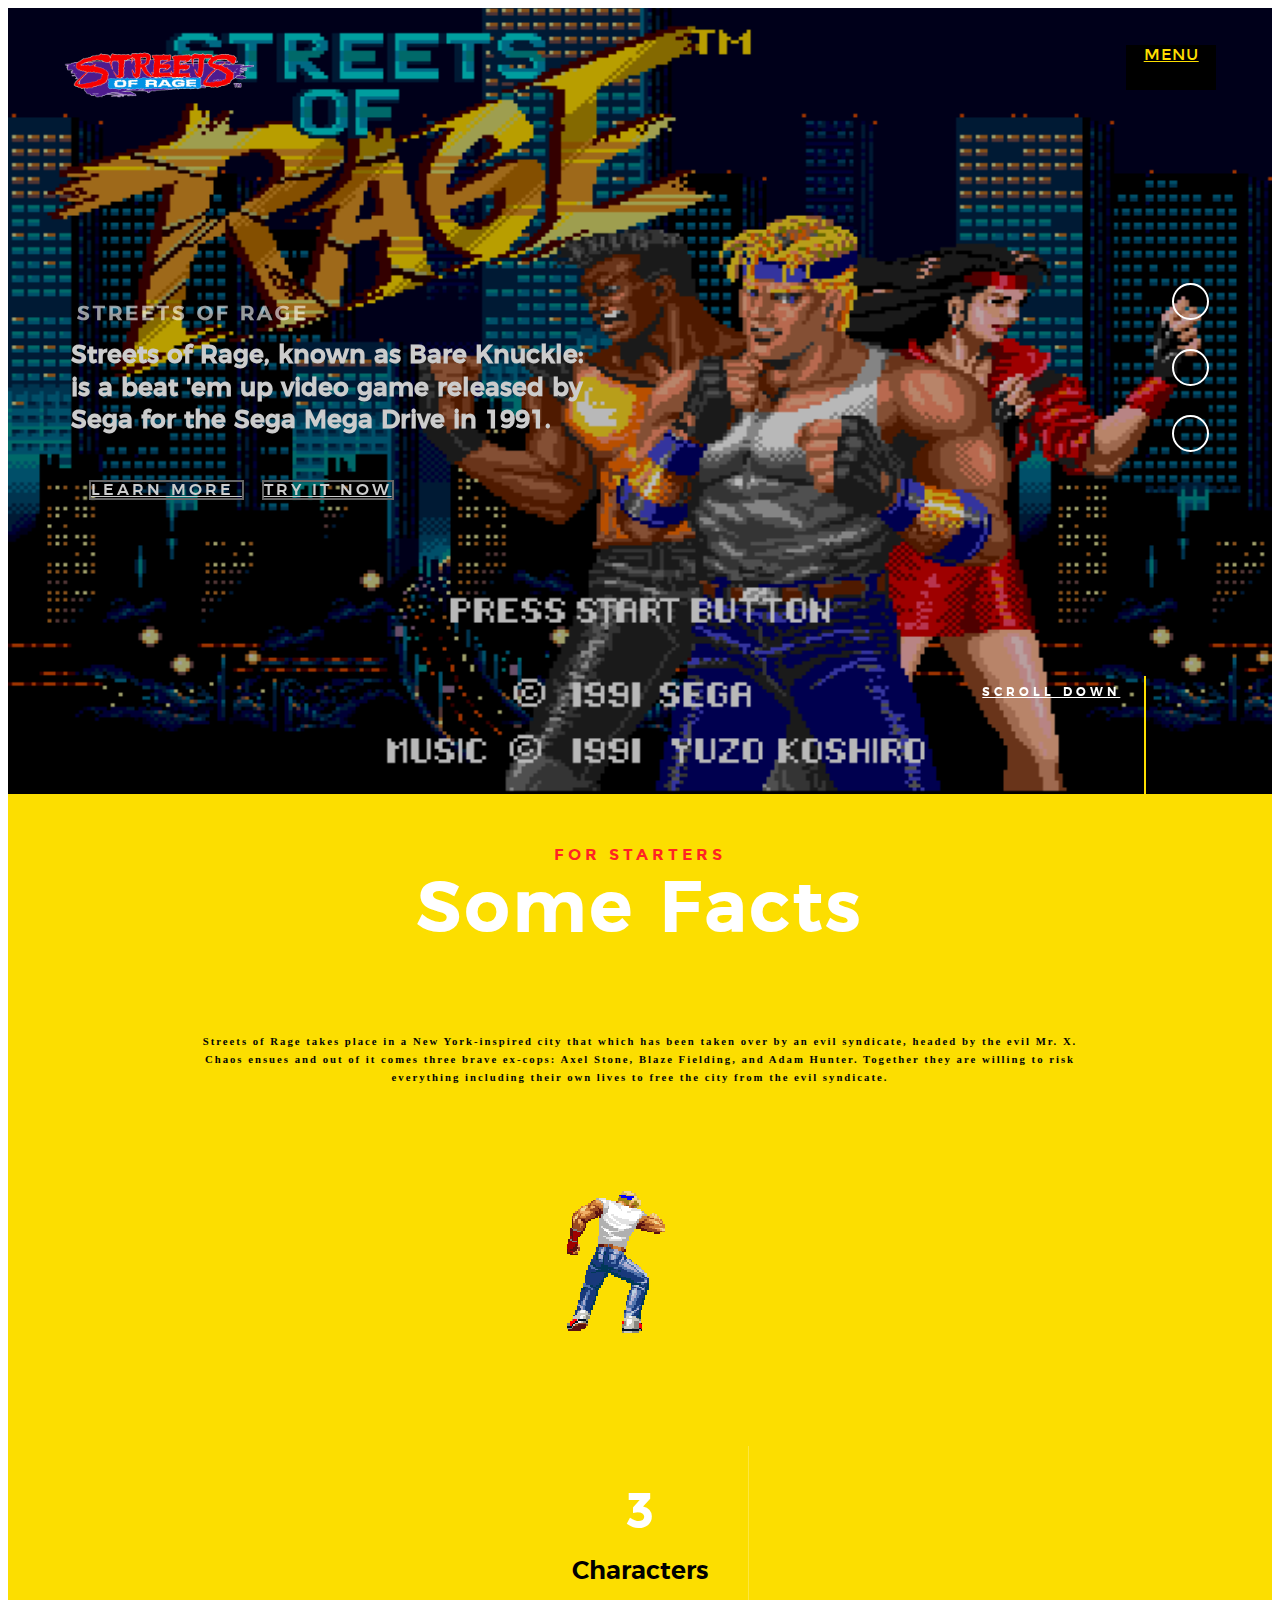
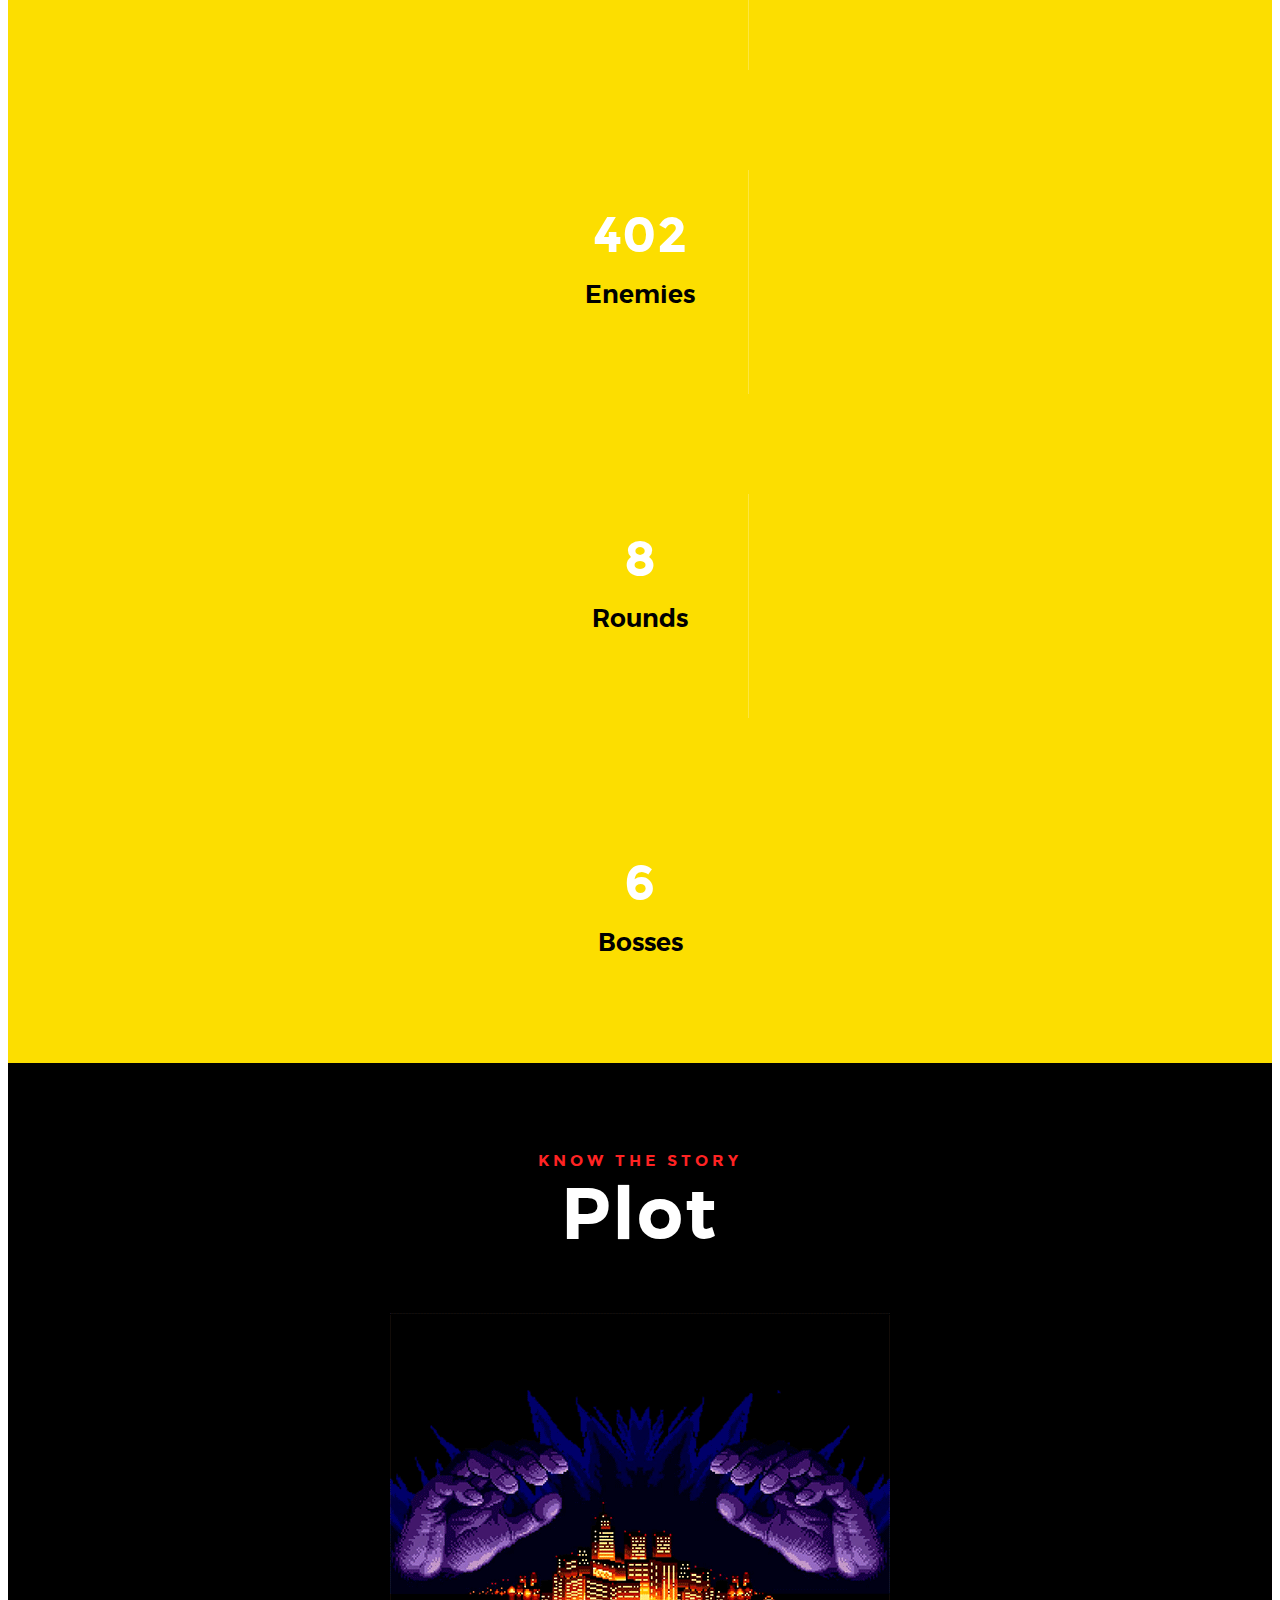
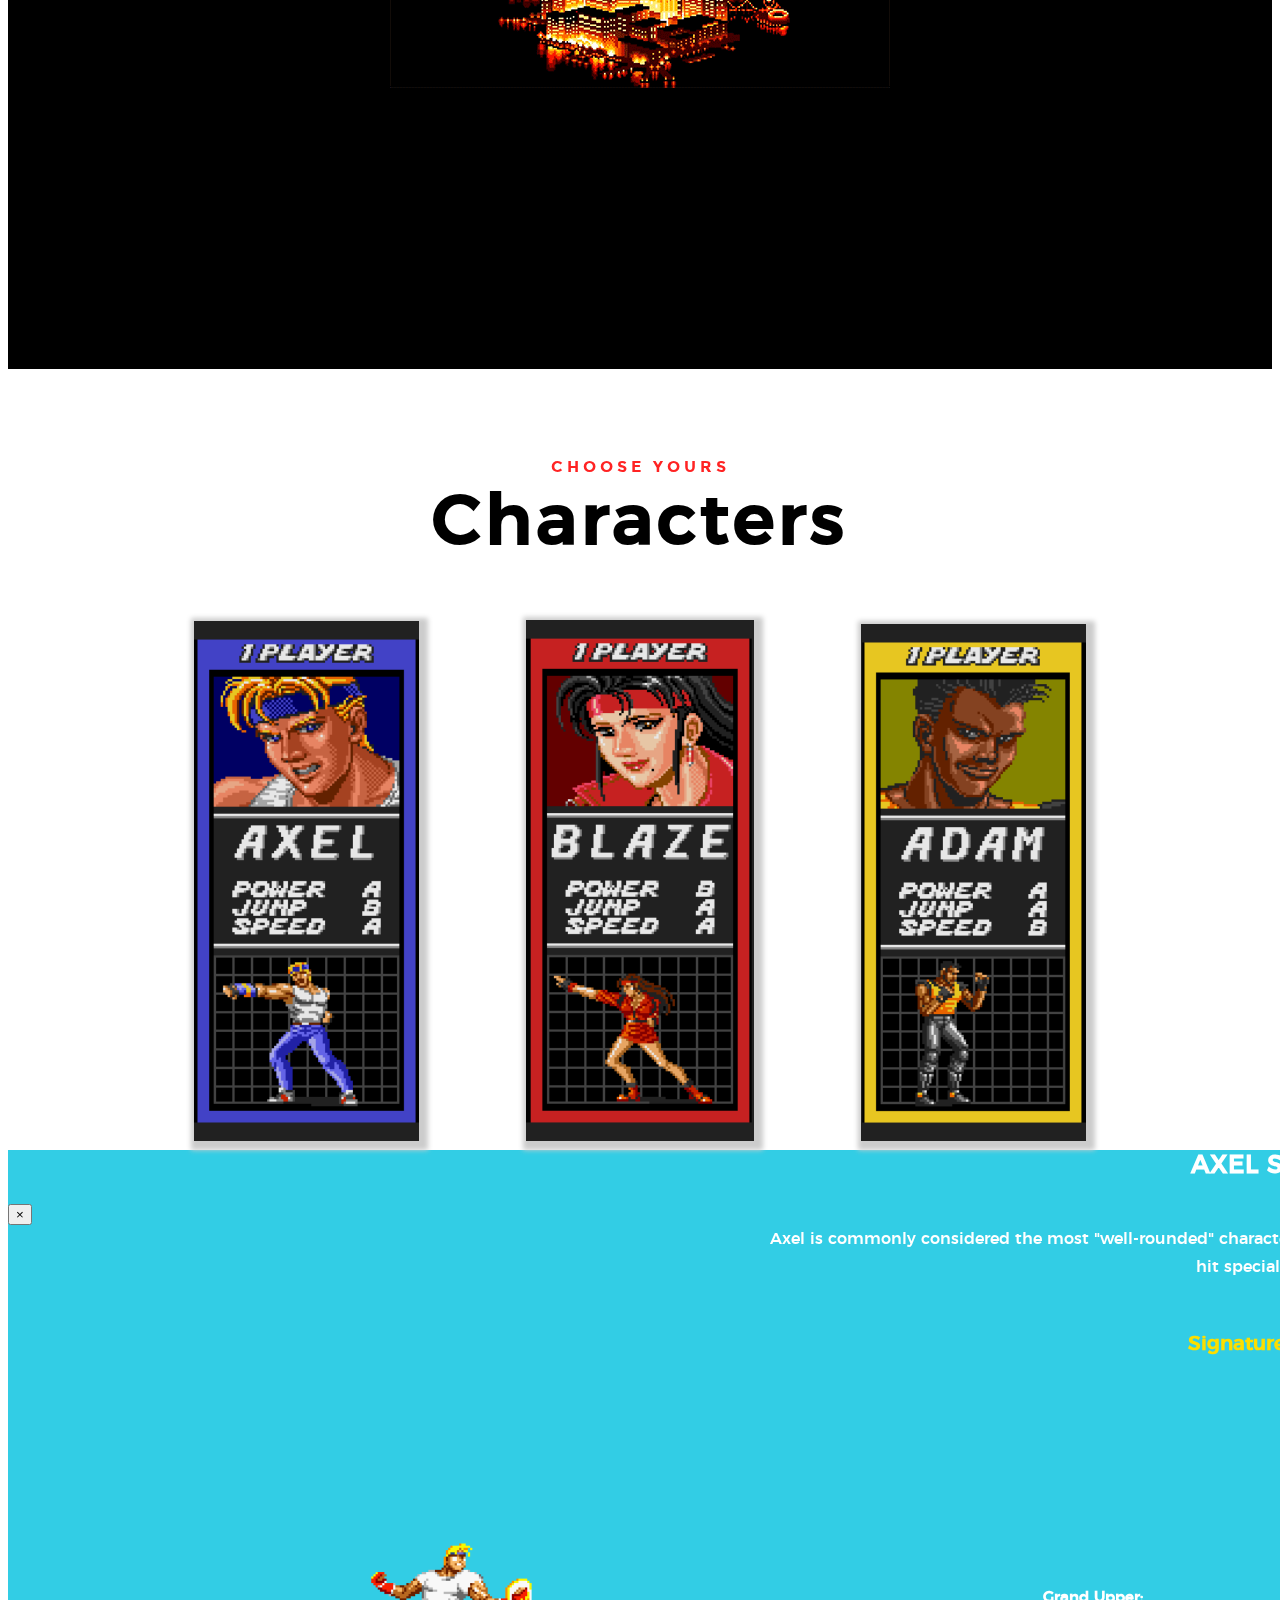
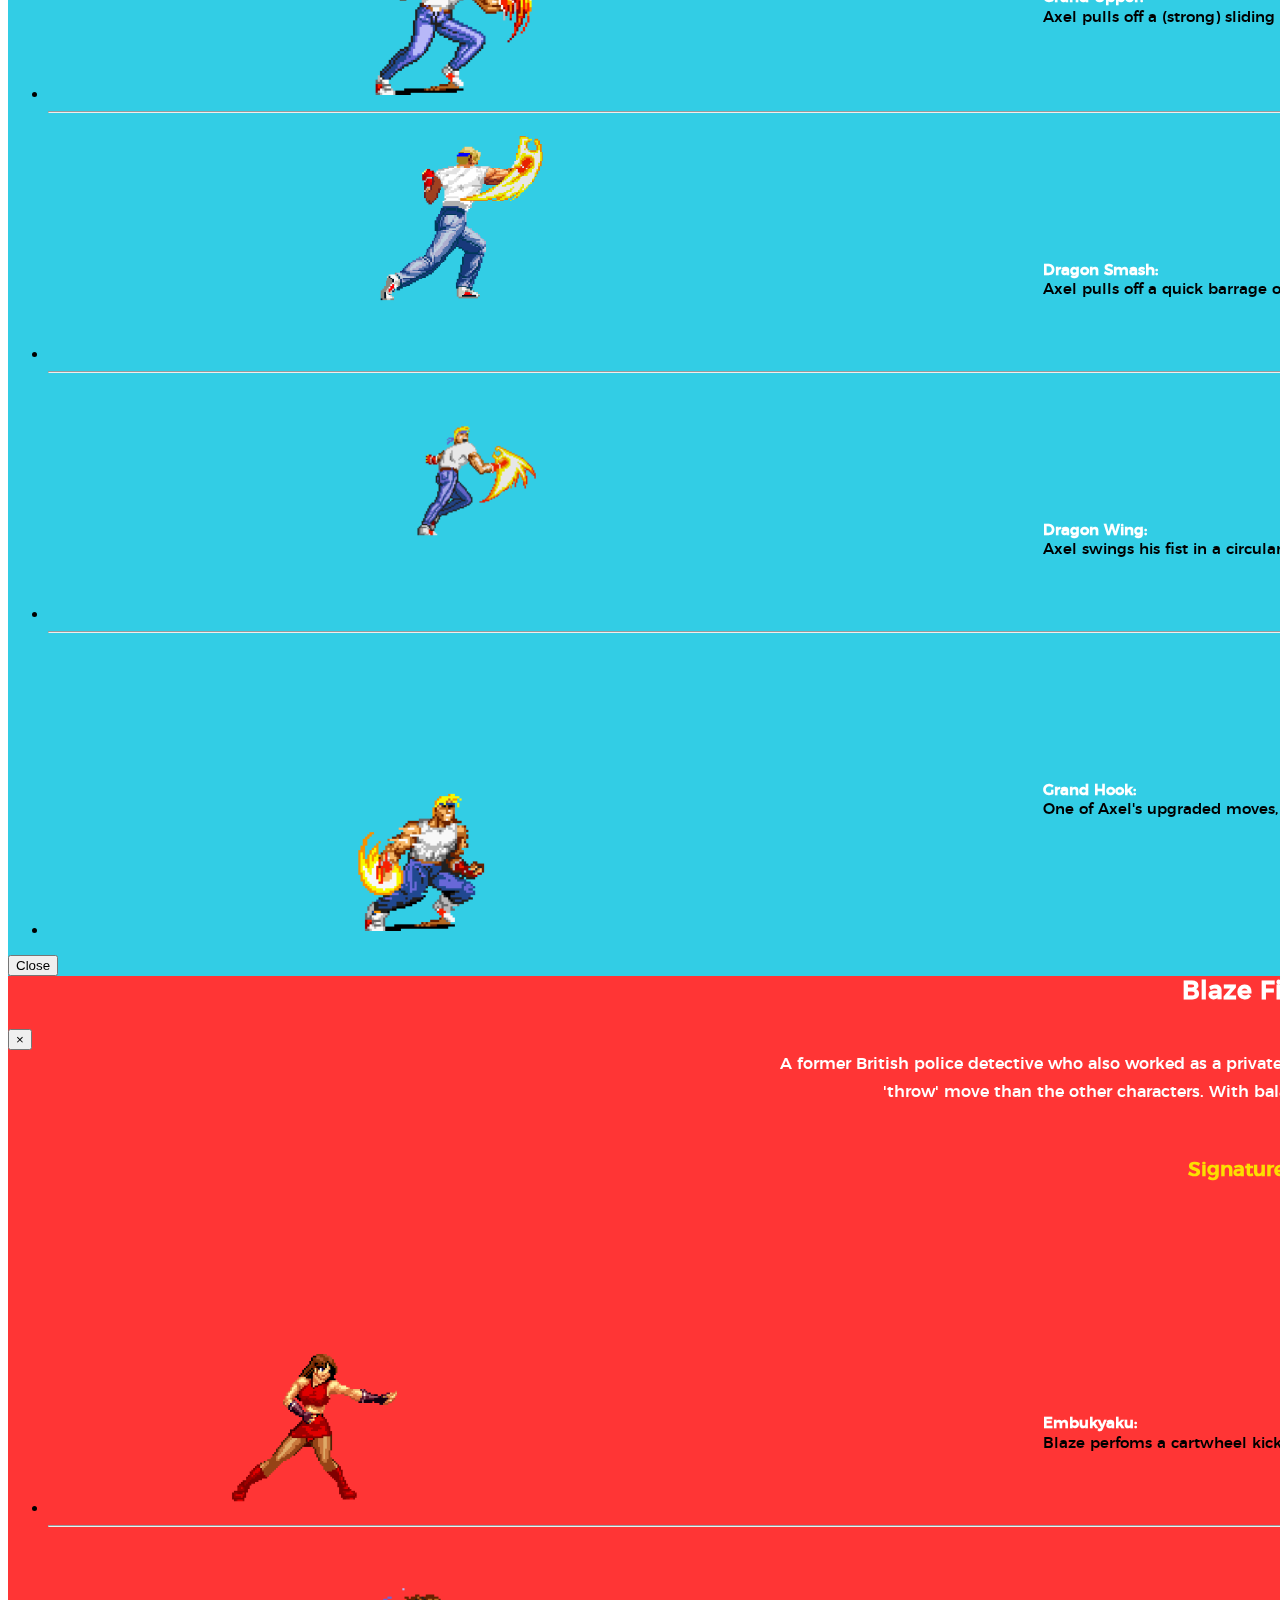
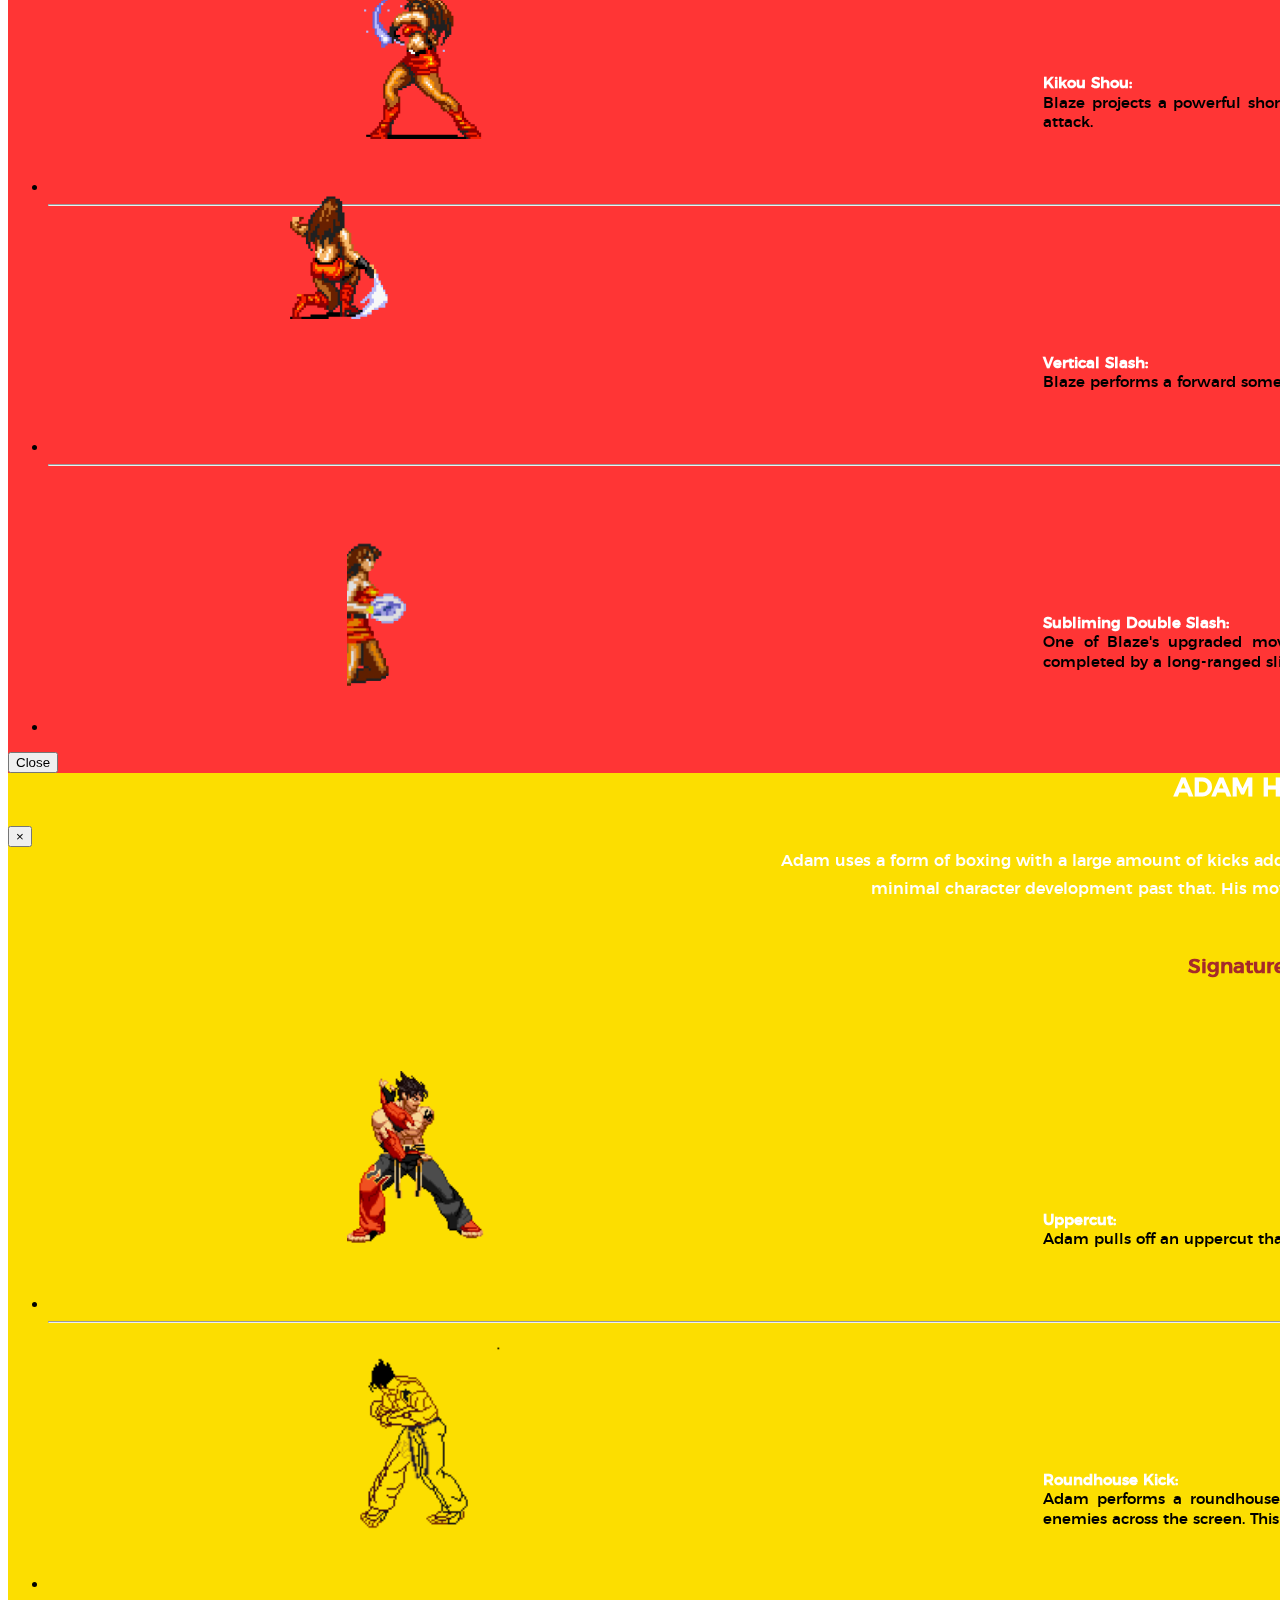
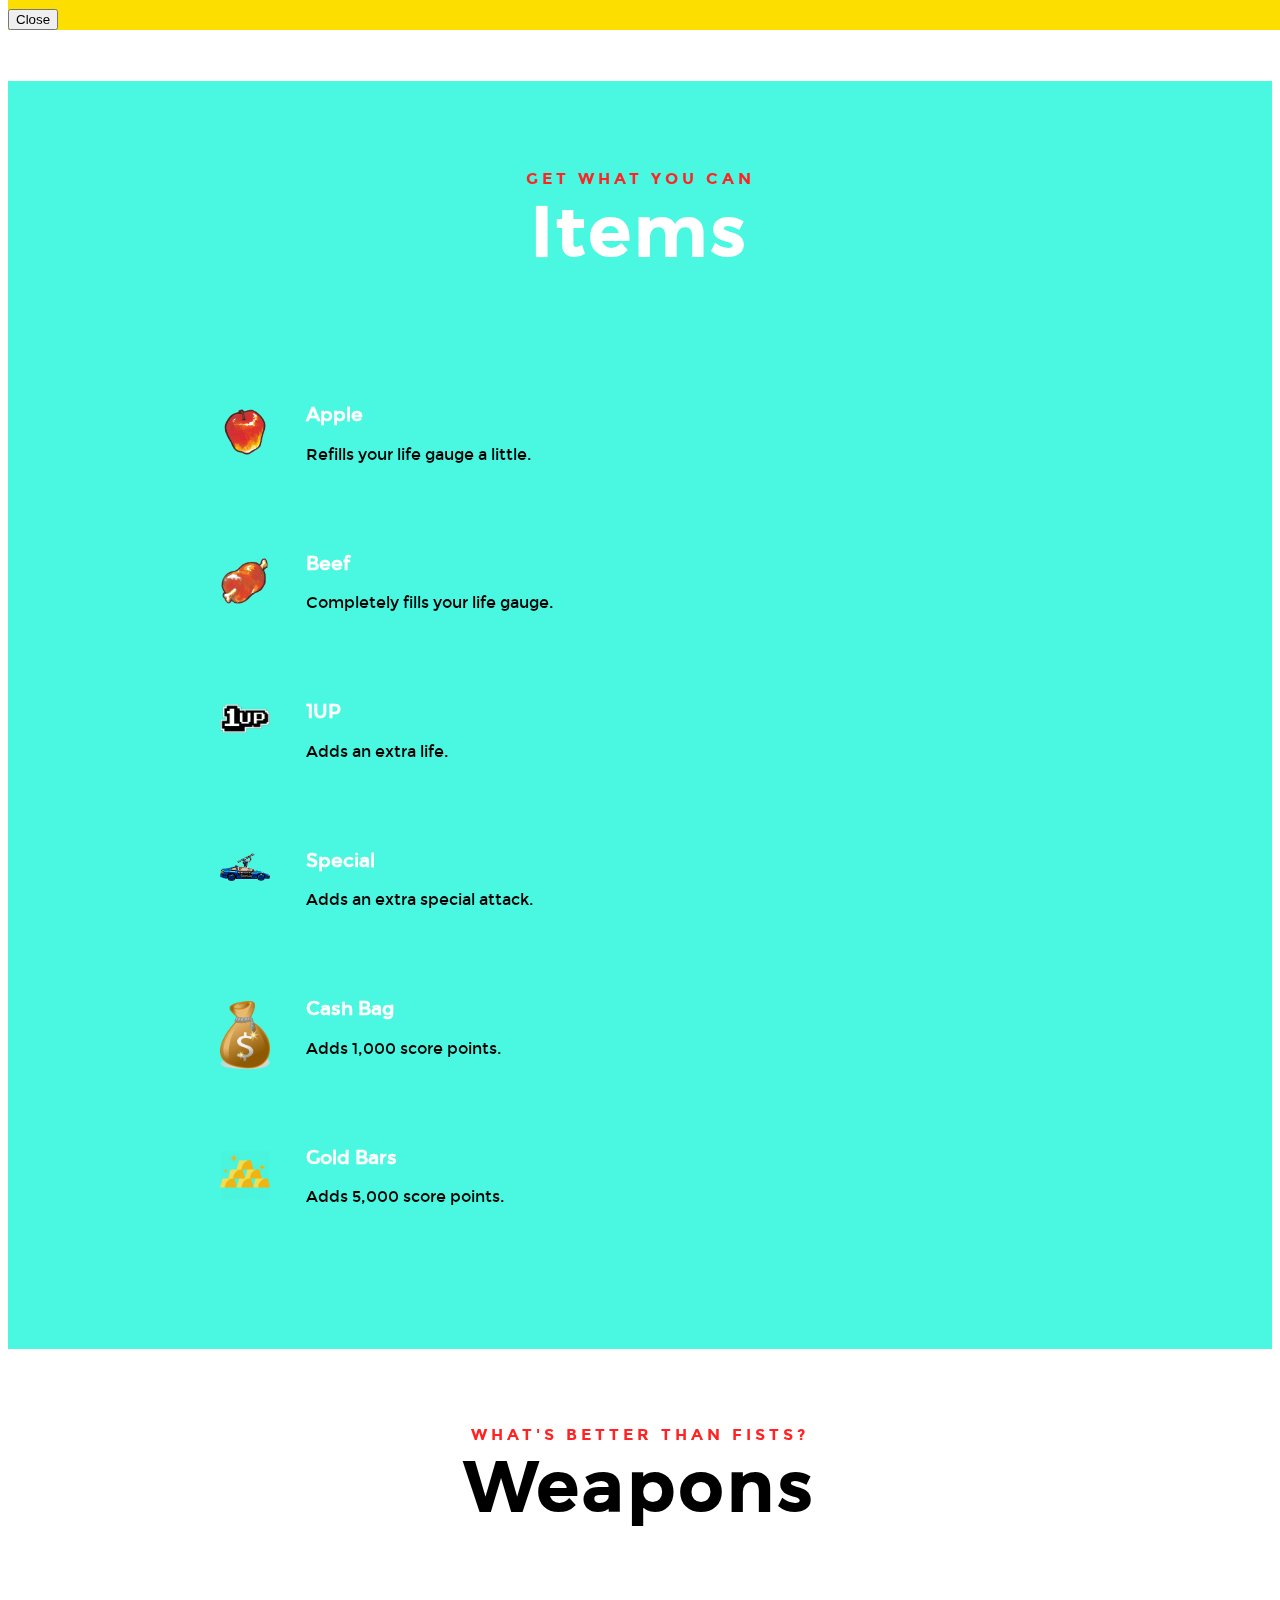
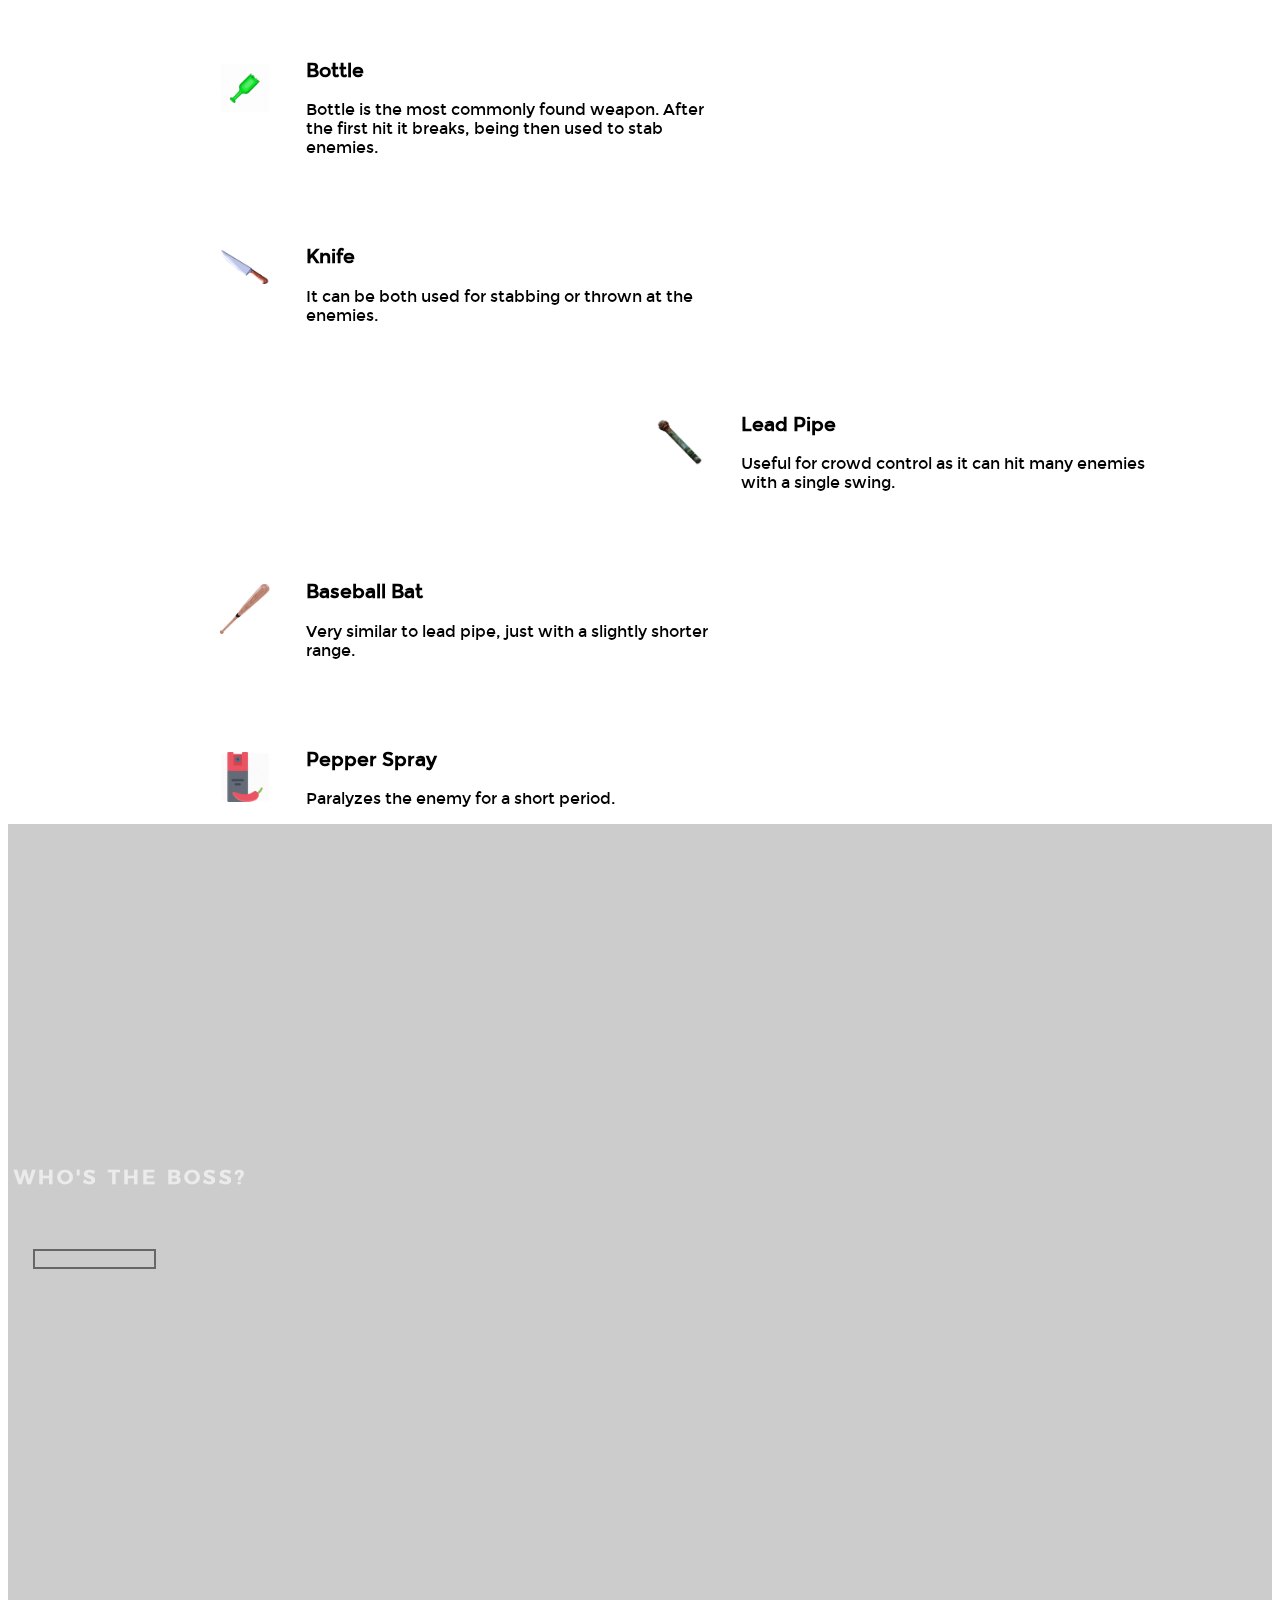
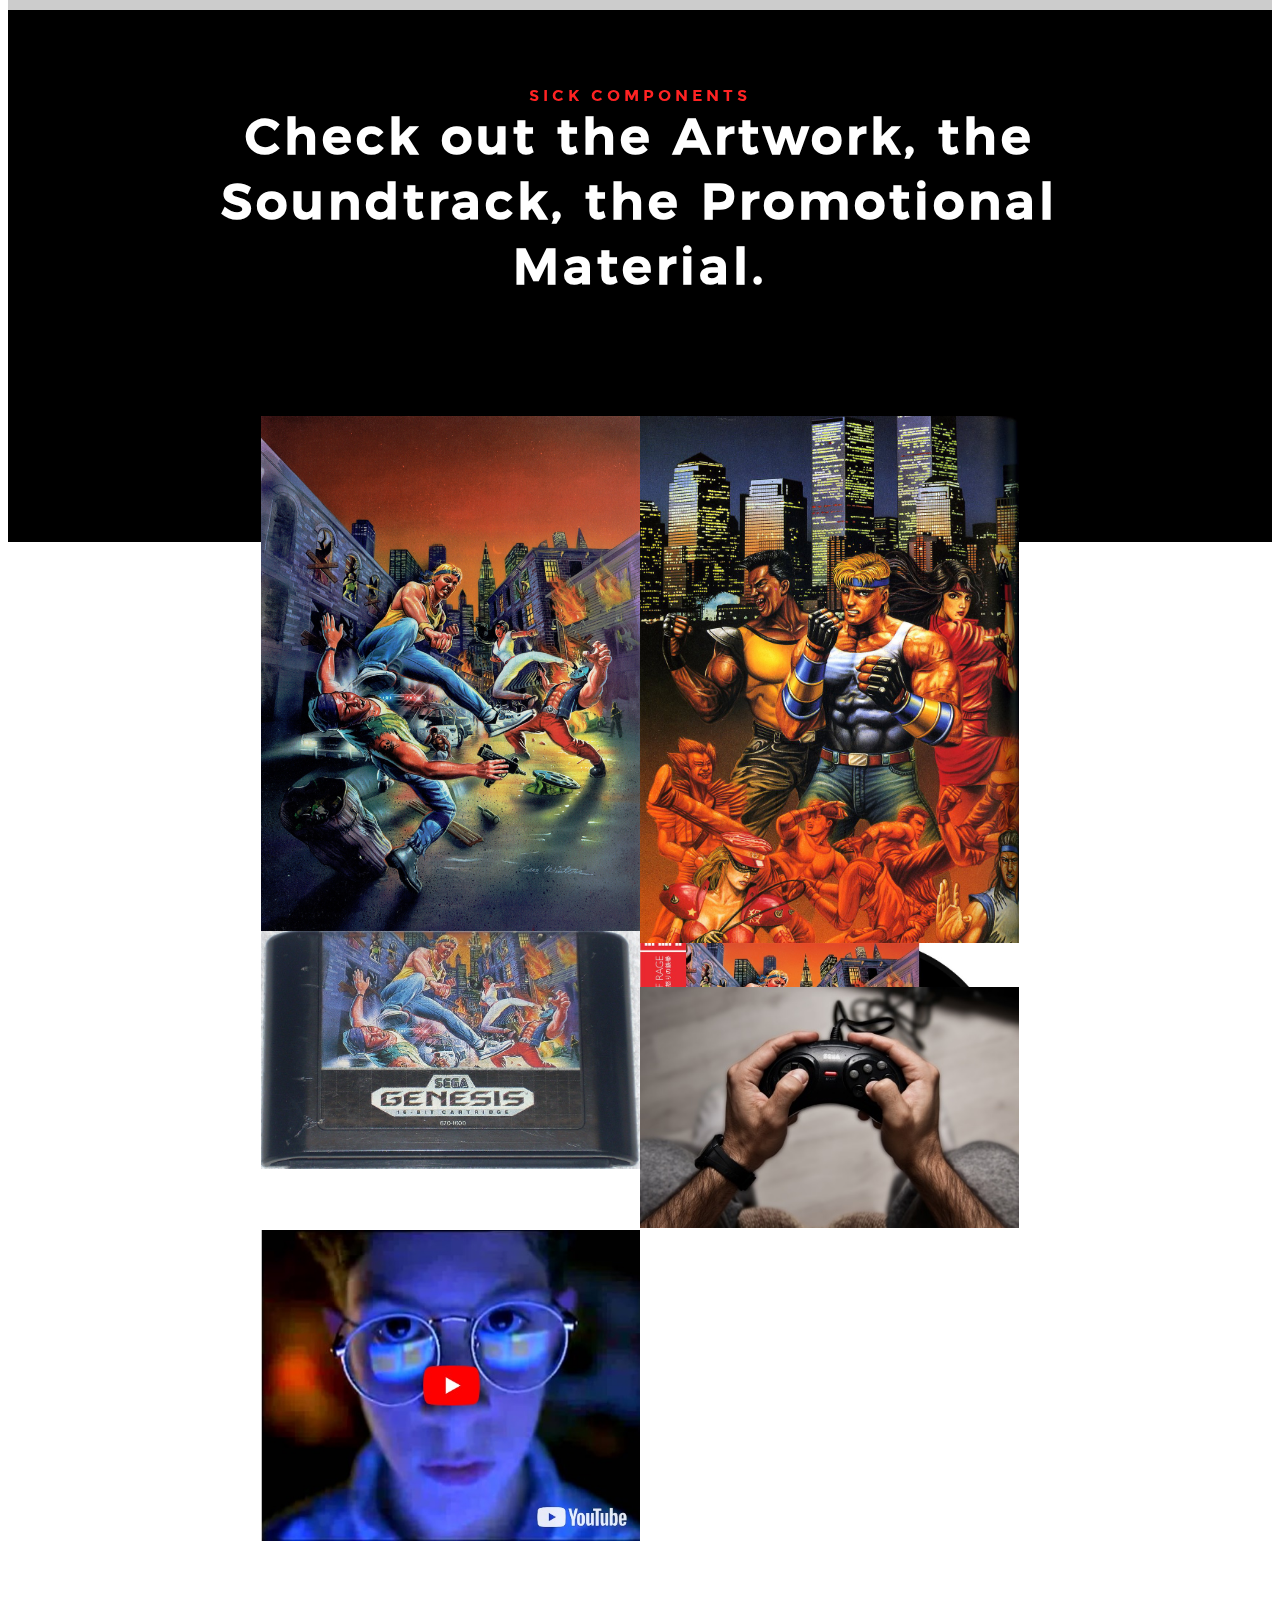
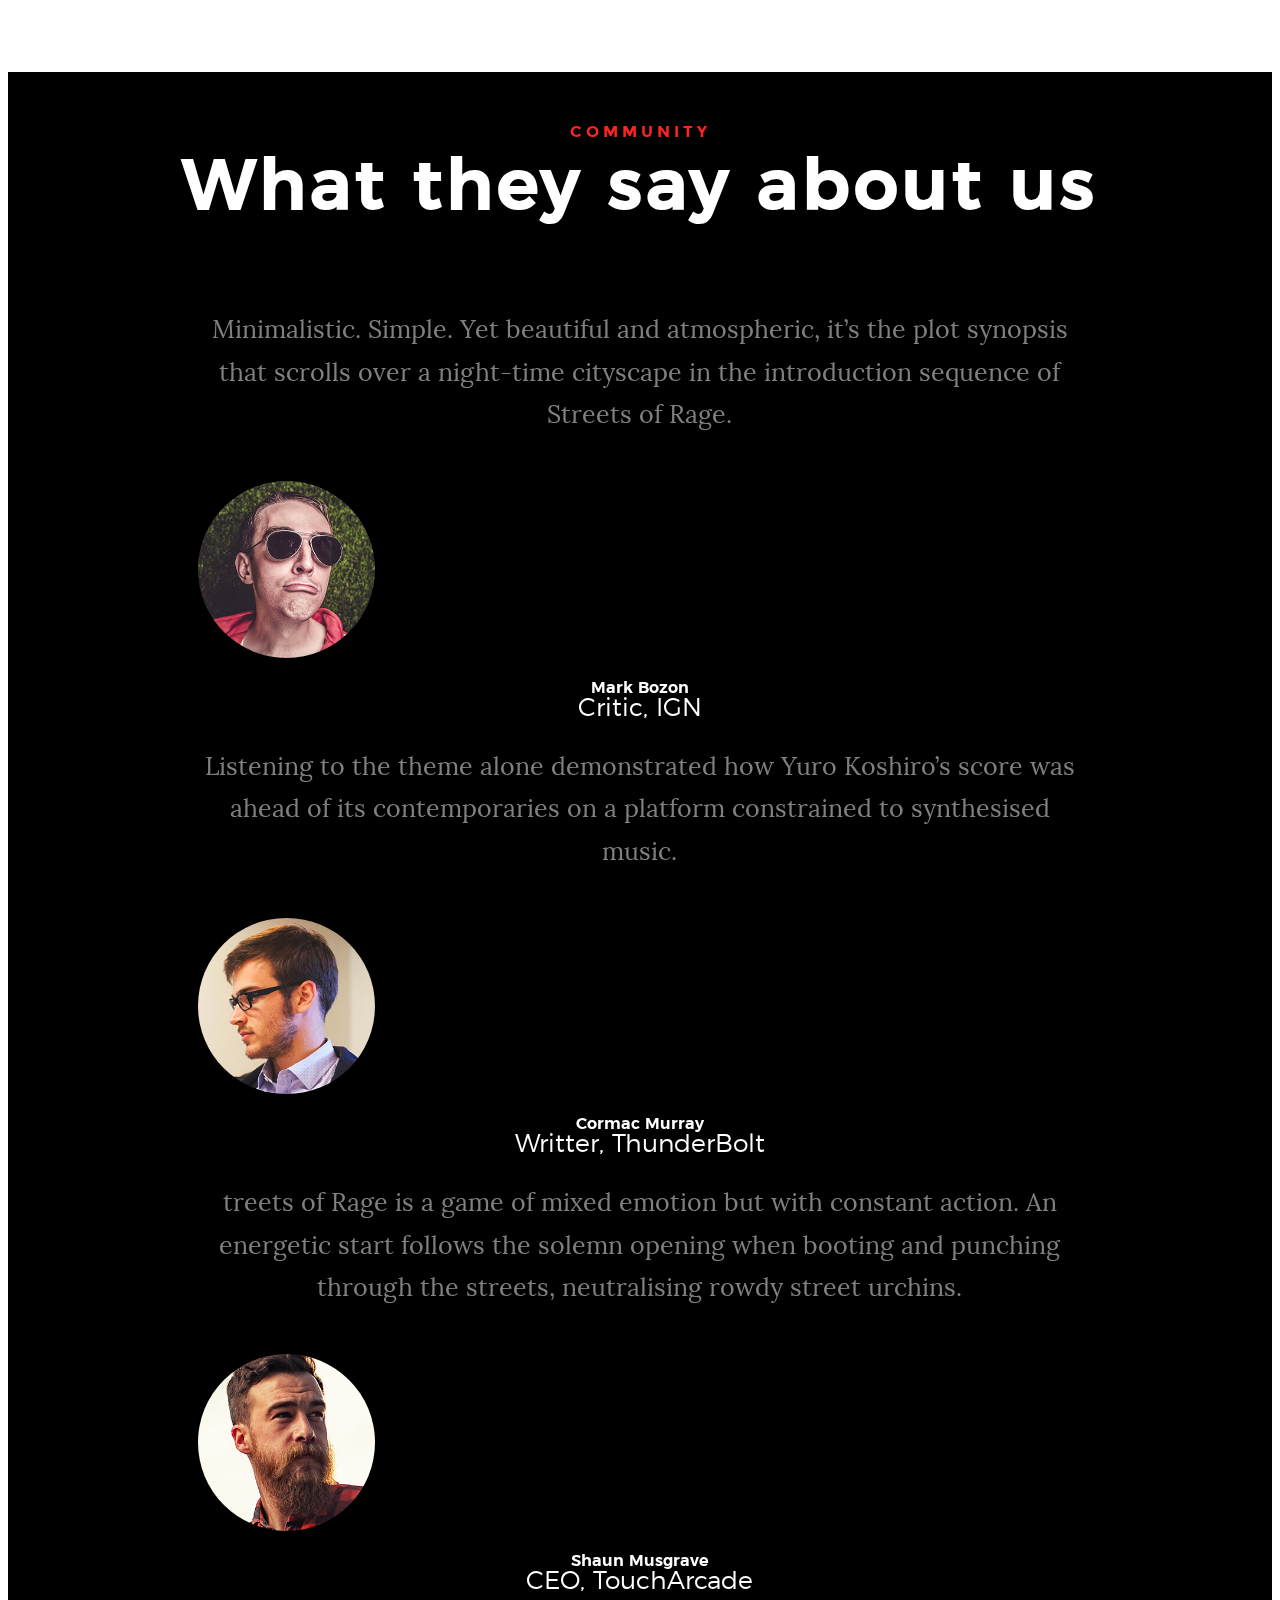
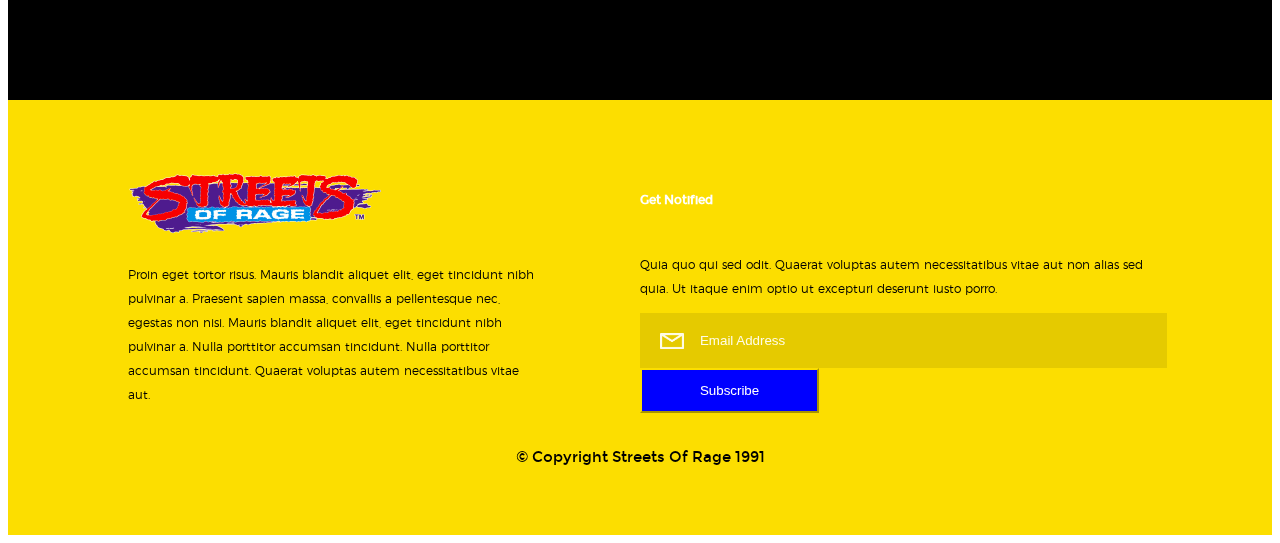
==== commit 788929f9: "2 TEMPLATES FEITOS" ====
--- a/sor.html
+++ b/sor.html
@@ -86,7 +86,7 @@
                     <a href="#about" class="smoothscroll btn">
                         LEARN MORE
                     </a>
-					<a href="#about" class="smoothscroll btn">
+					<a href="https://www.retrogames.cc/genesis-games/streets-of-rage-3-usa.html" class="smoothscroll btn">
                         TRY IT NOW
                     </a>
                 </div>
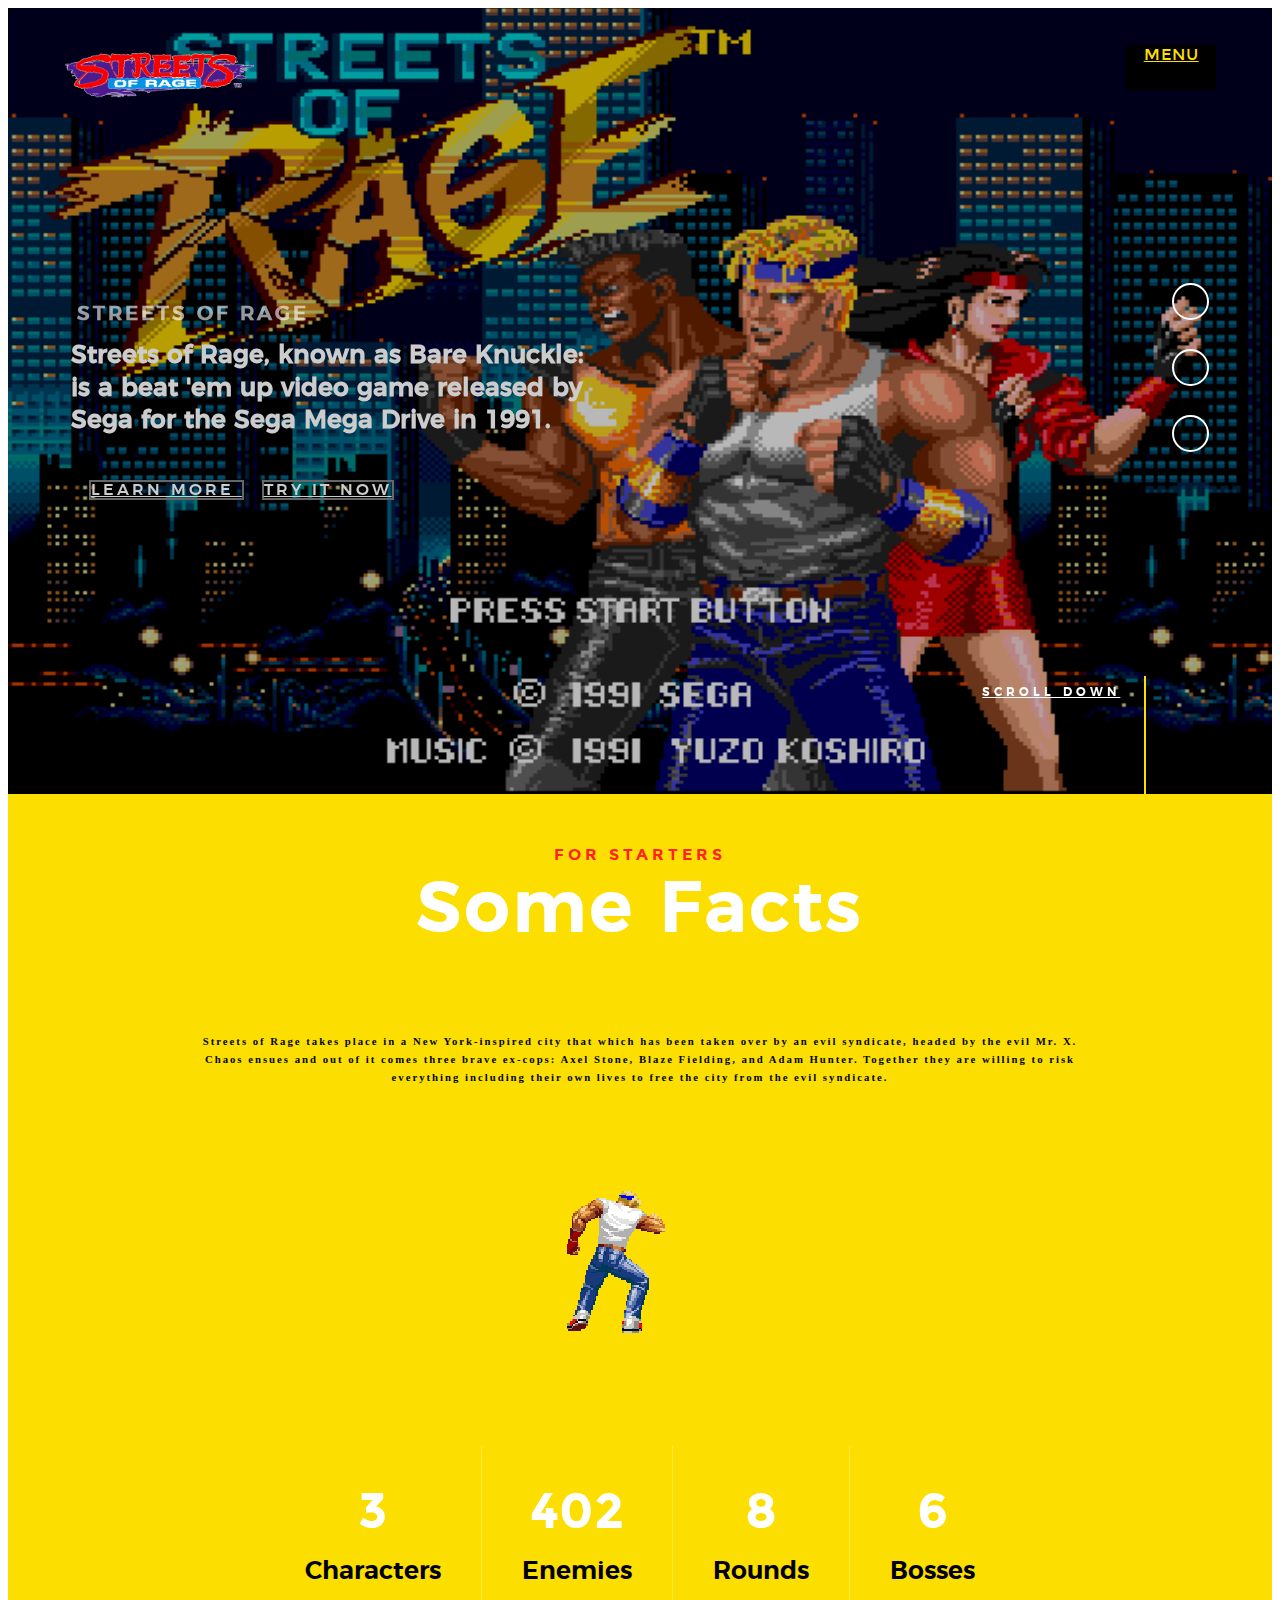
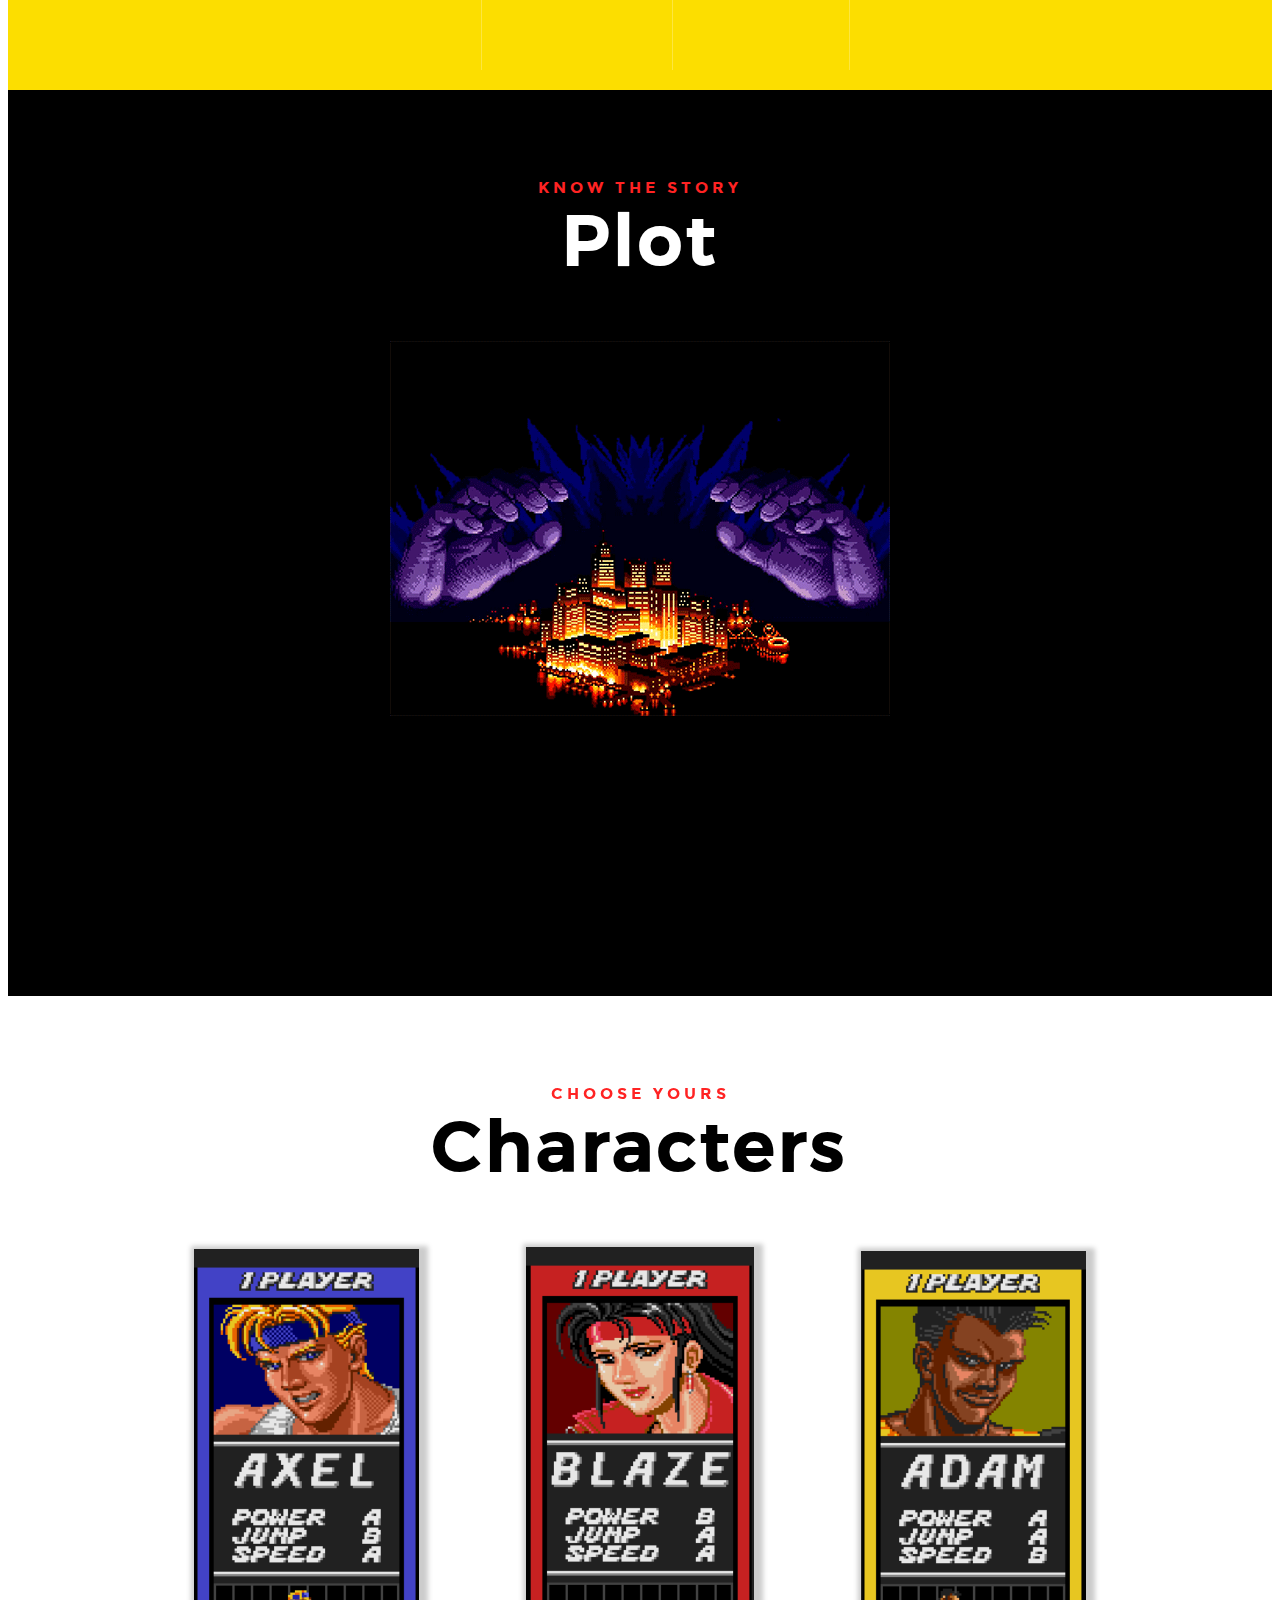
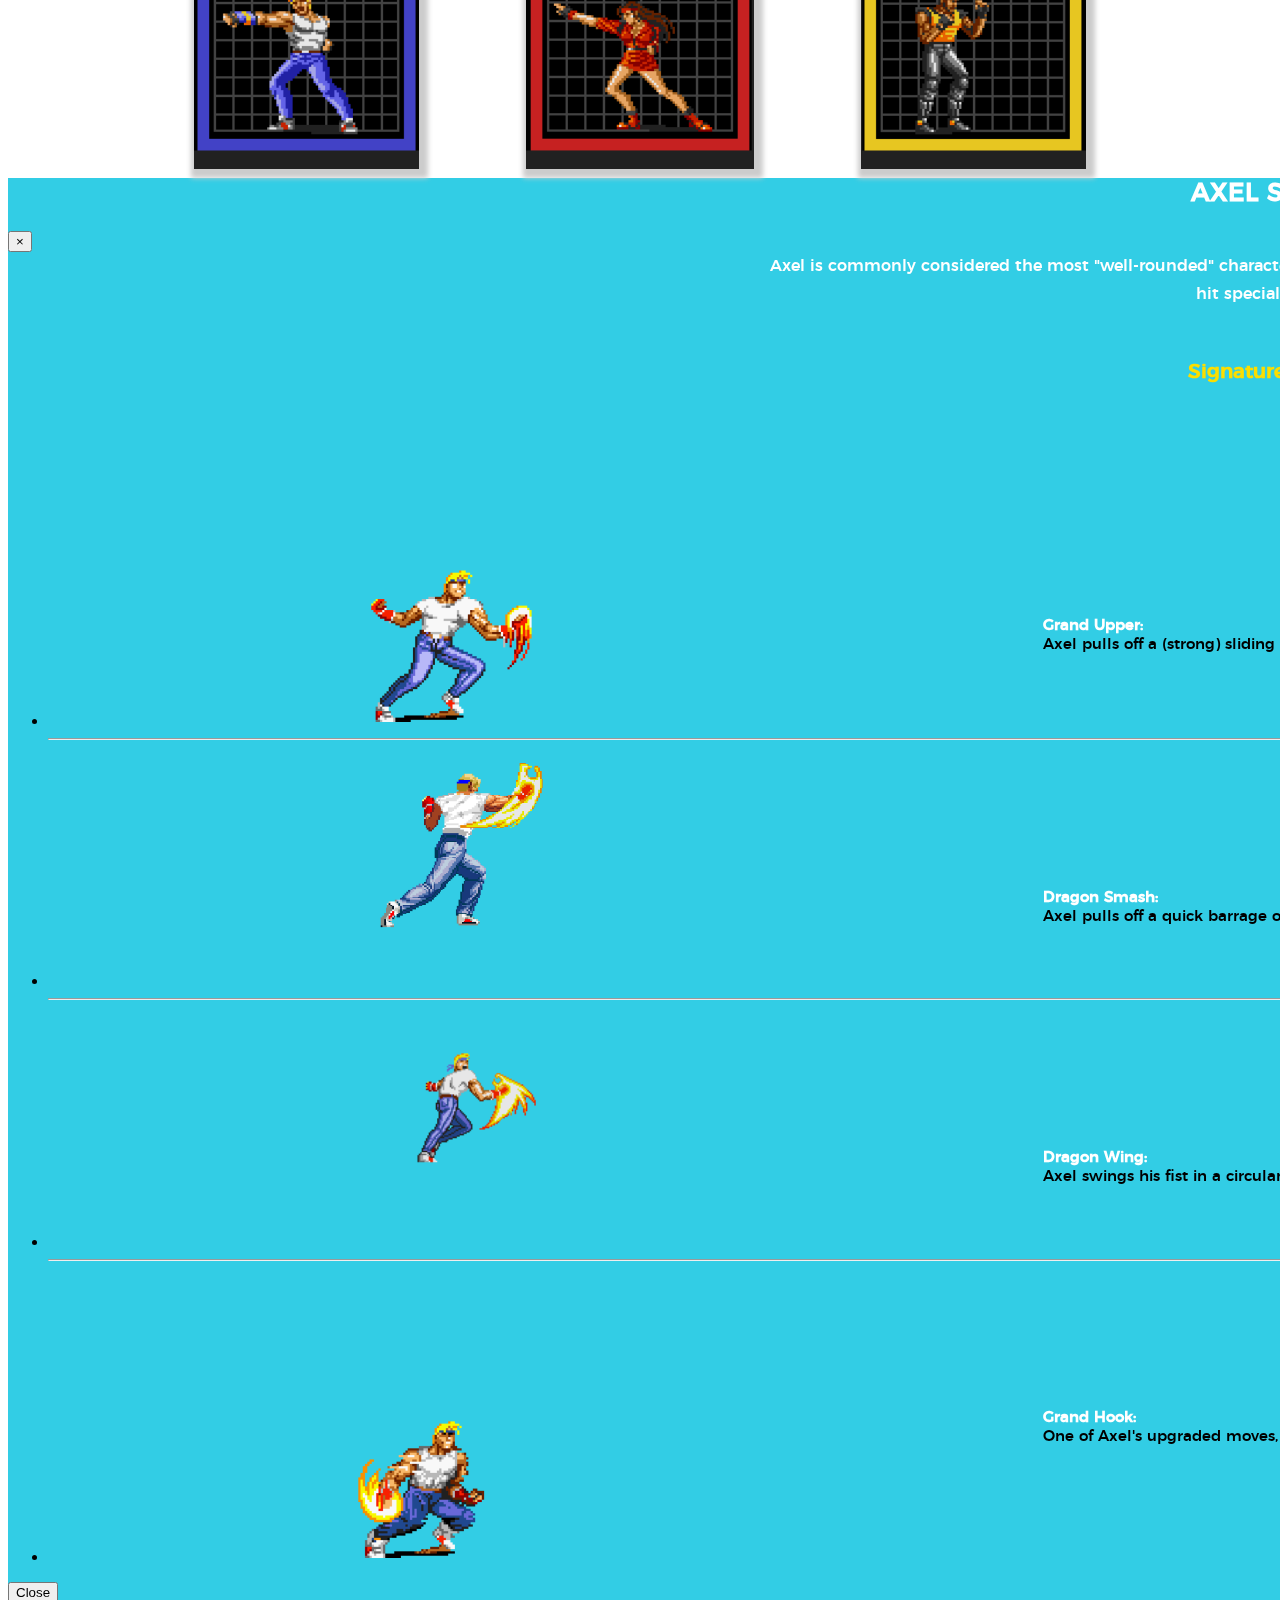
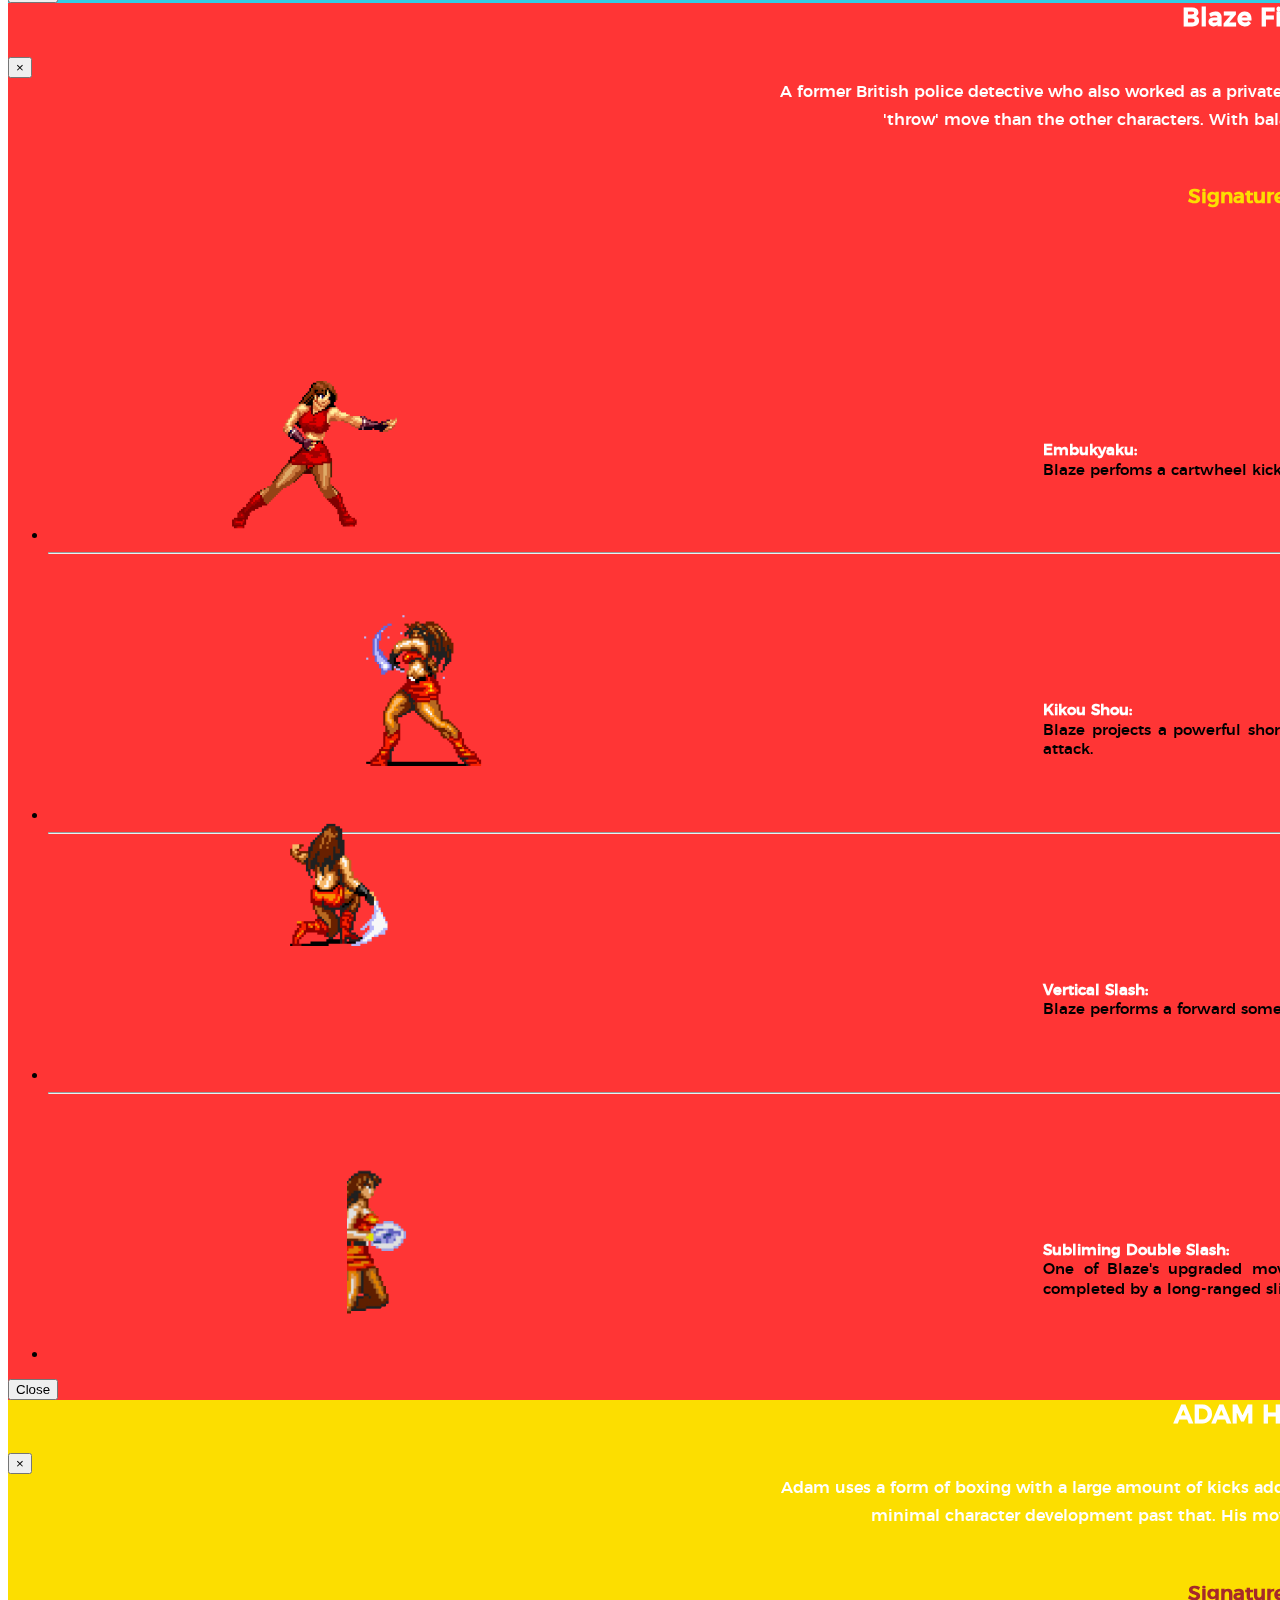
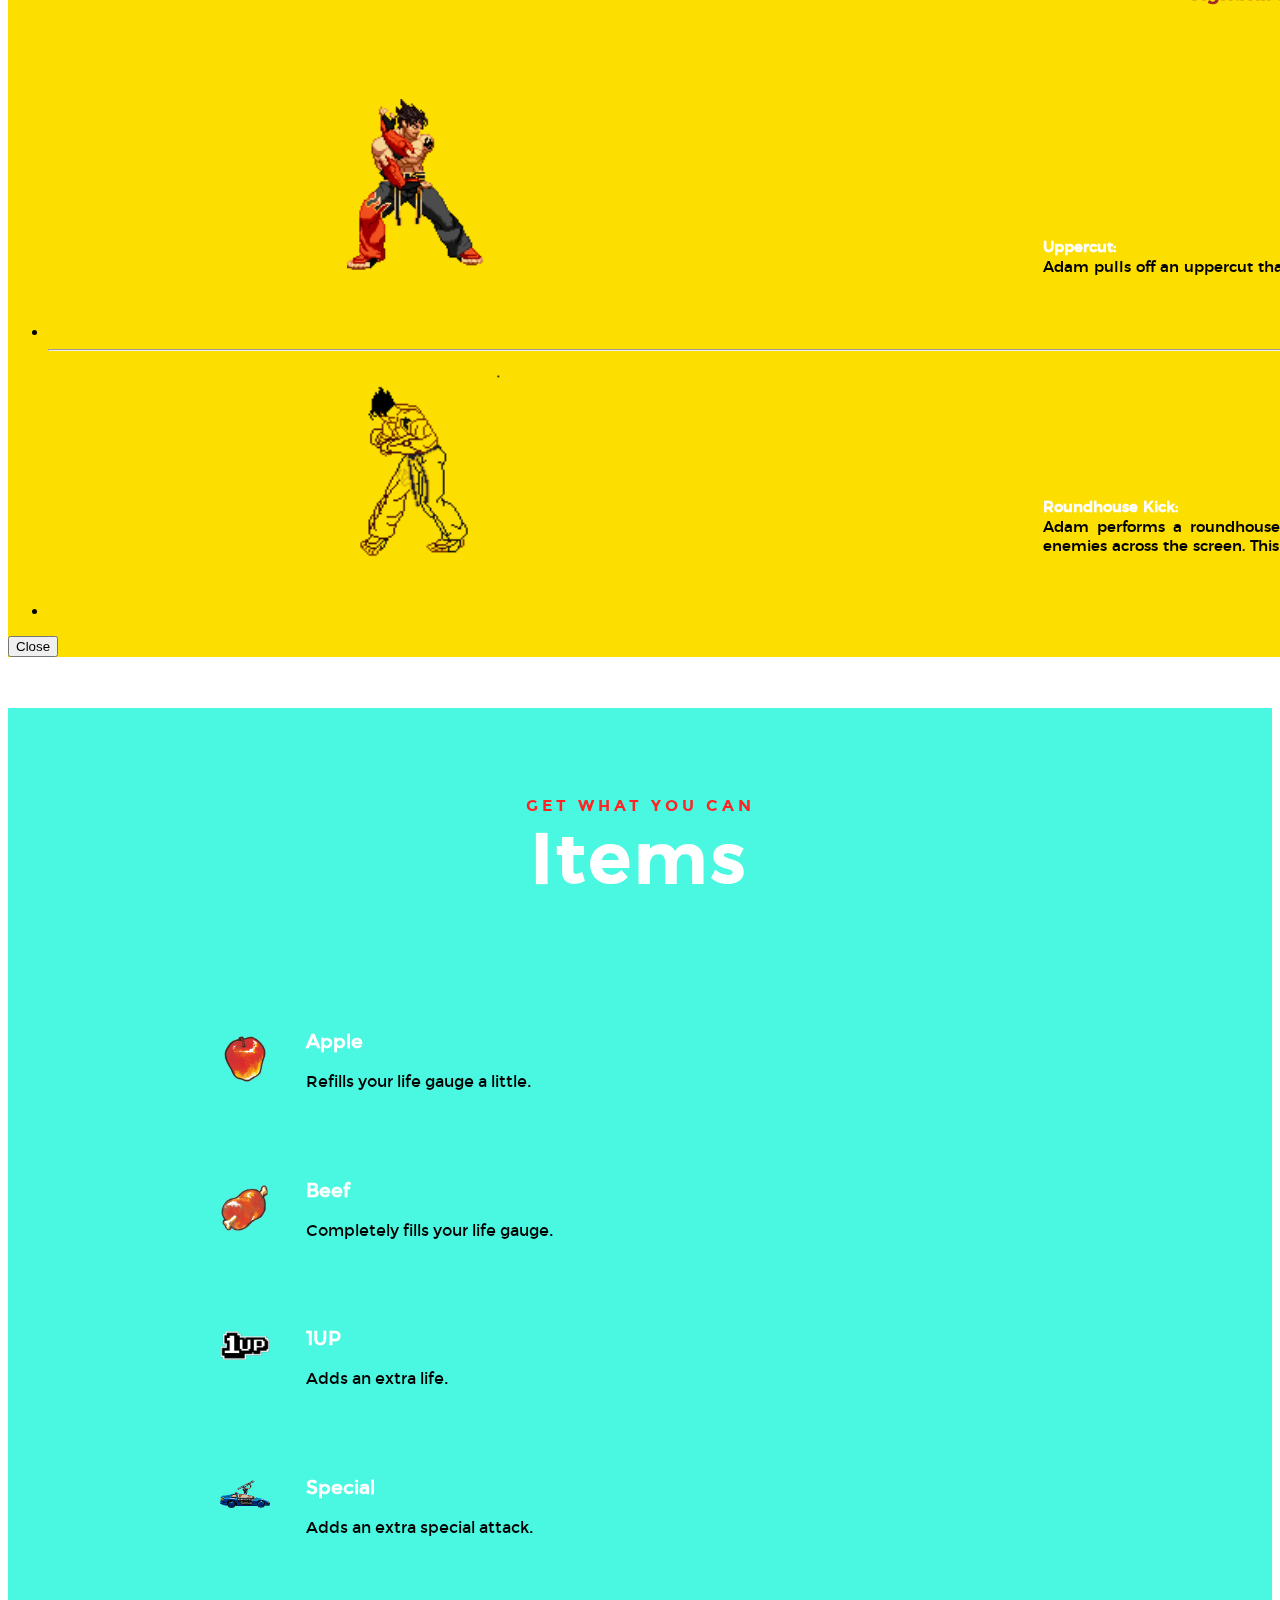
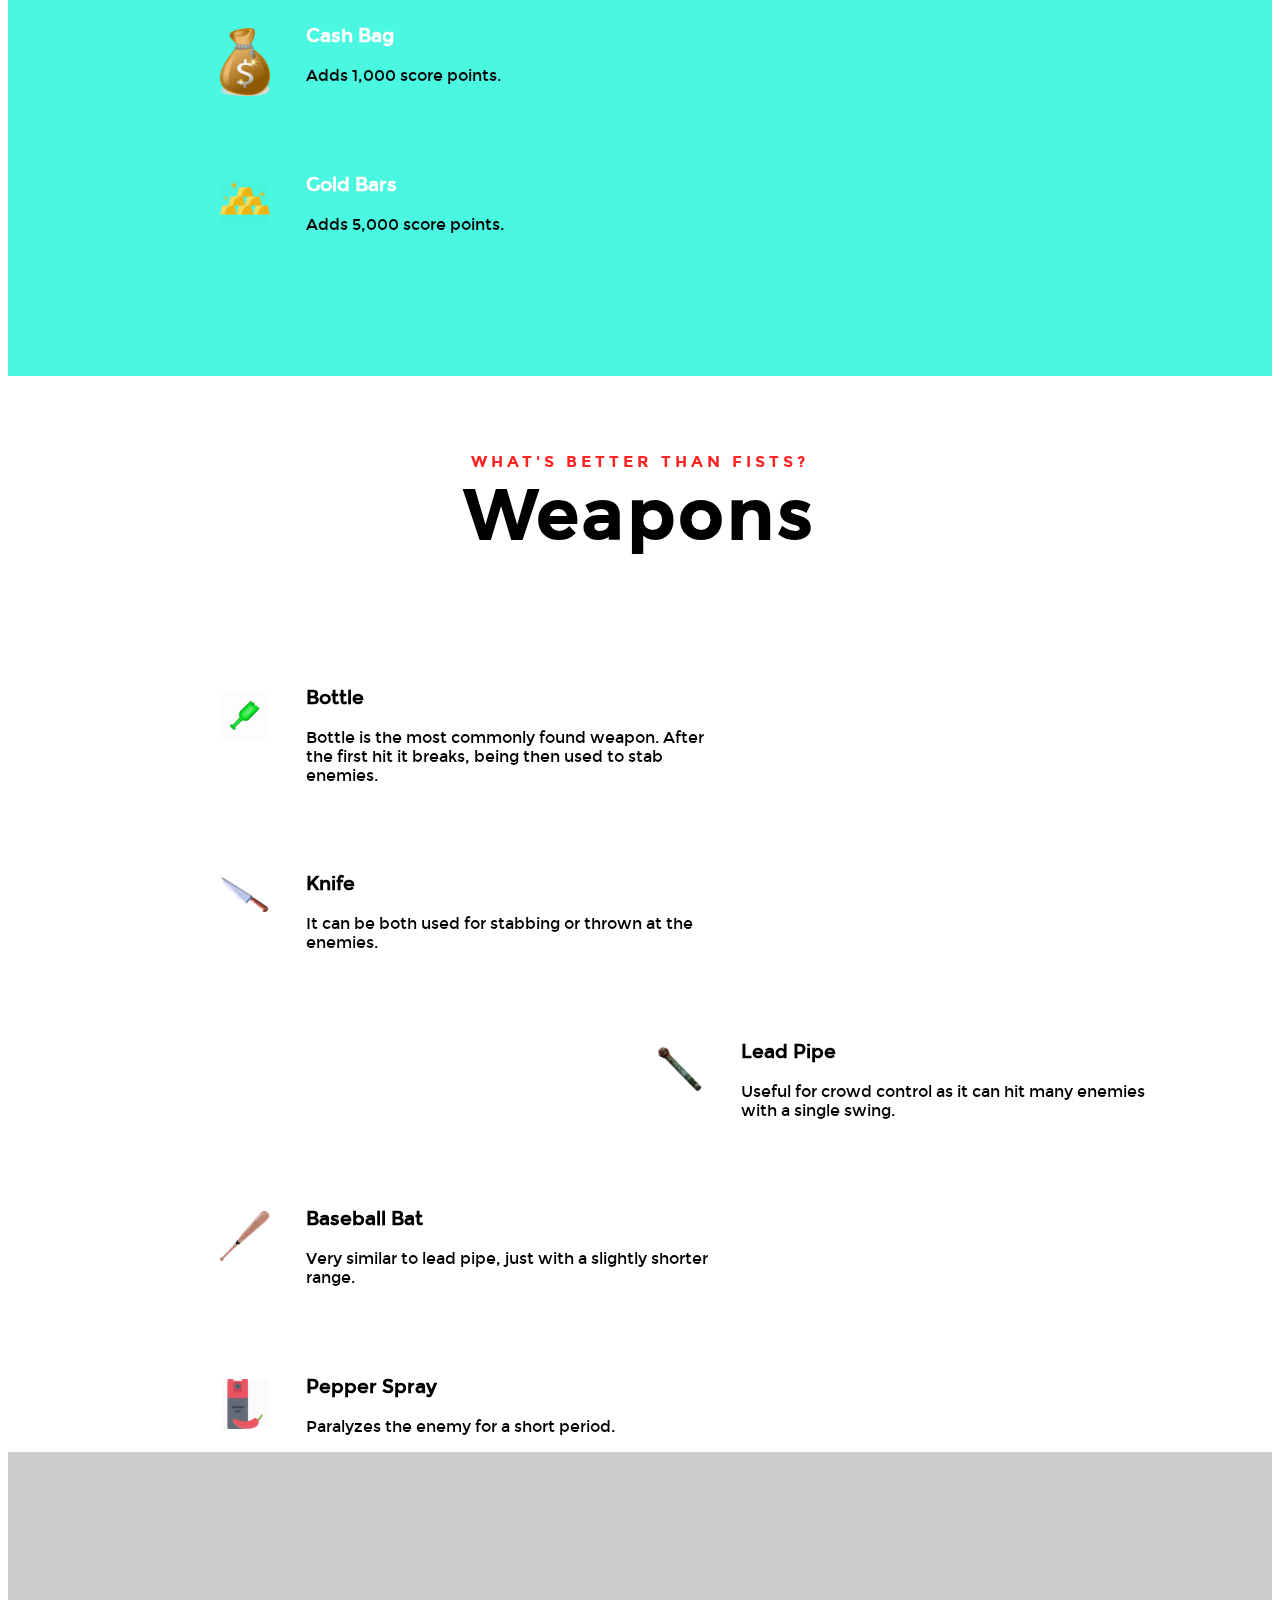
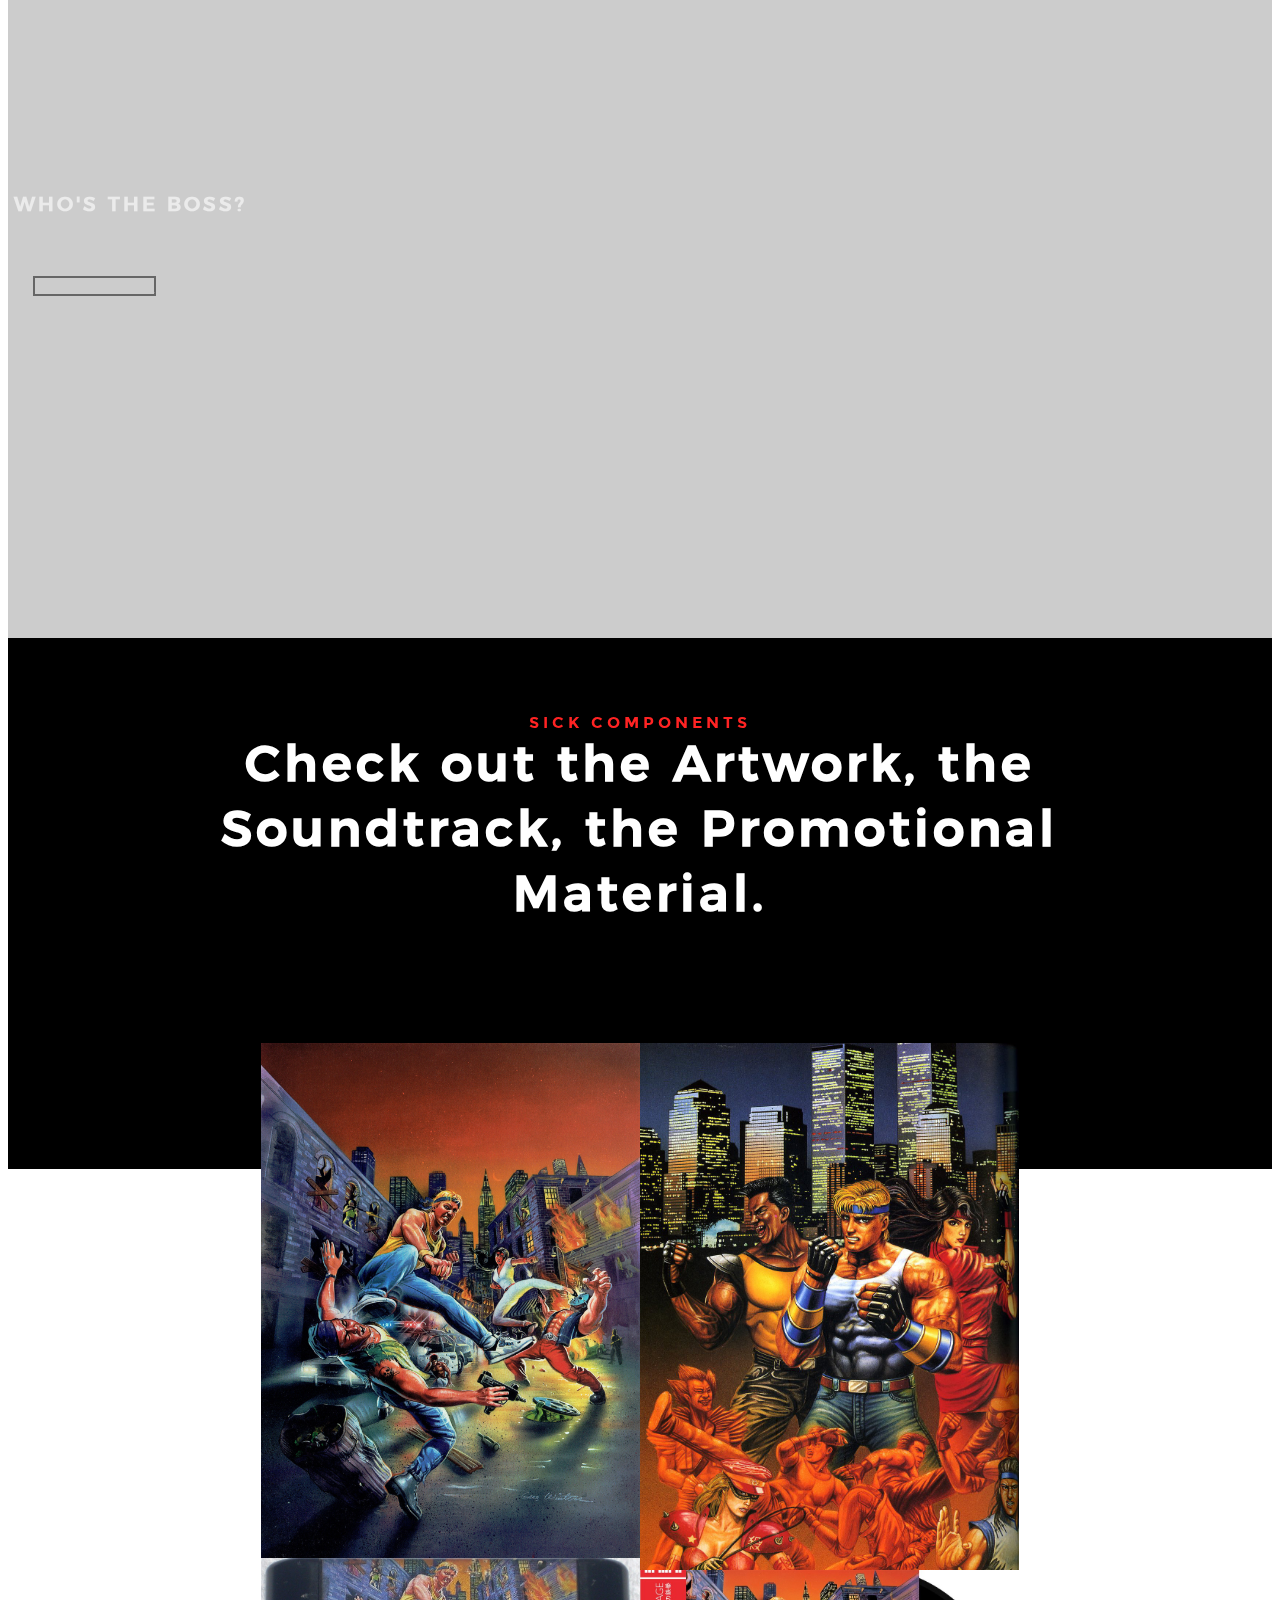
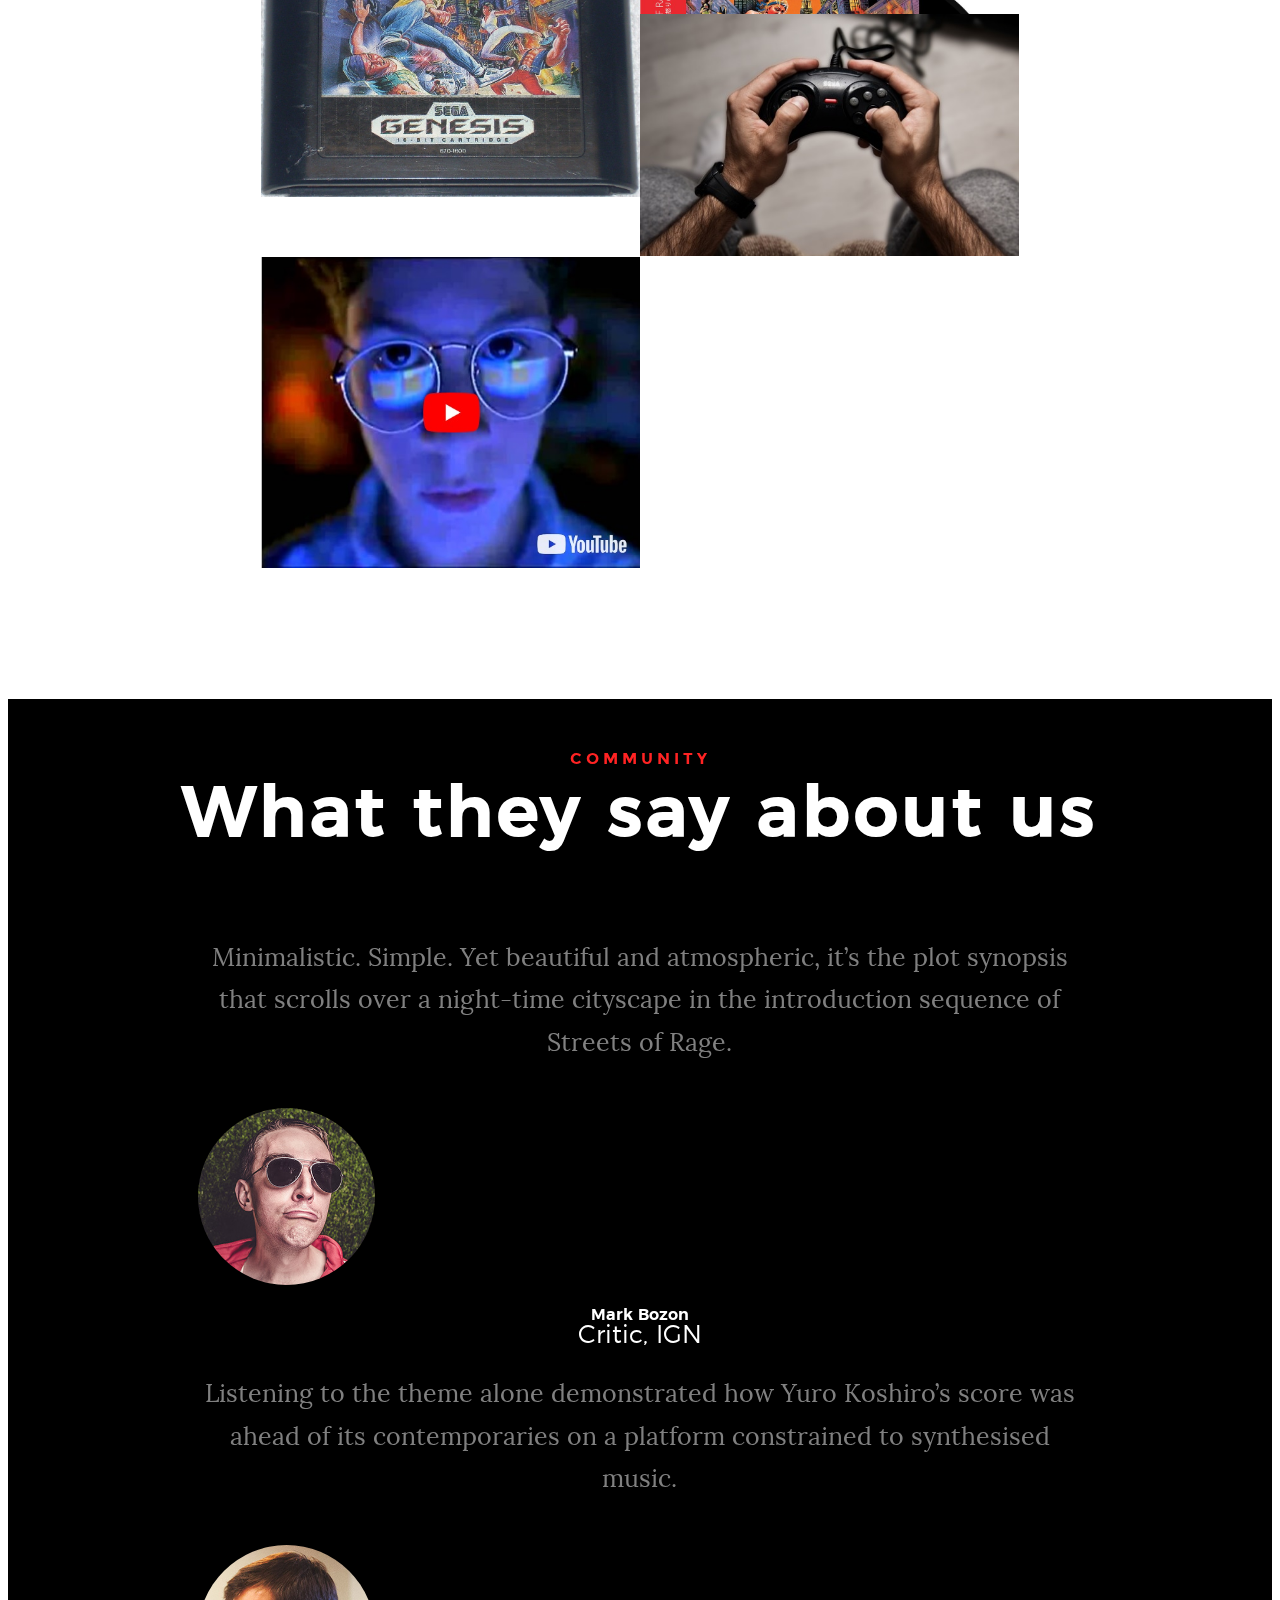
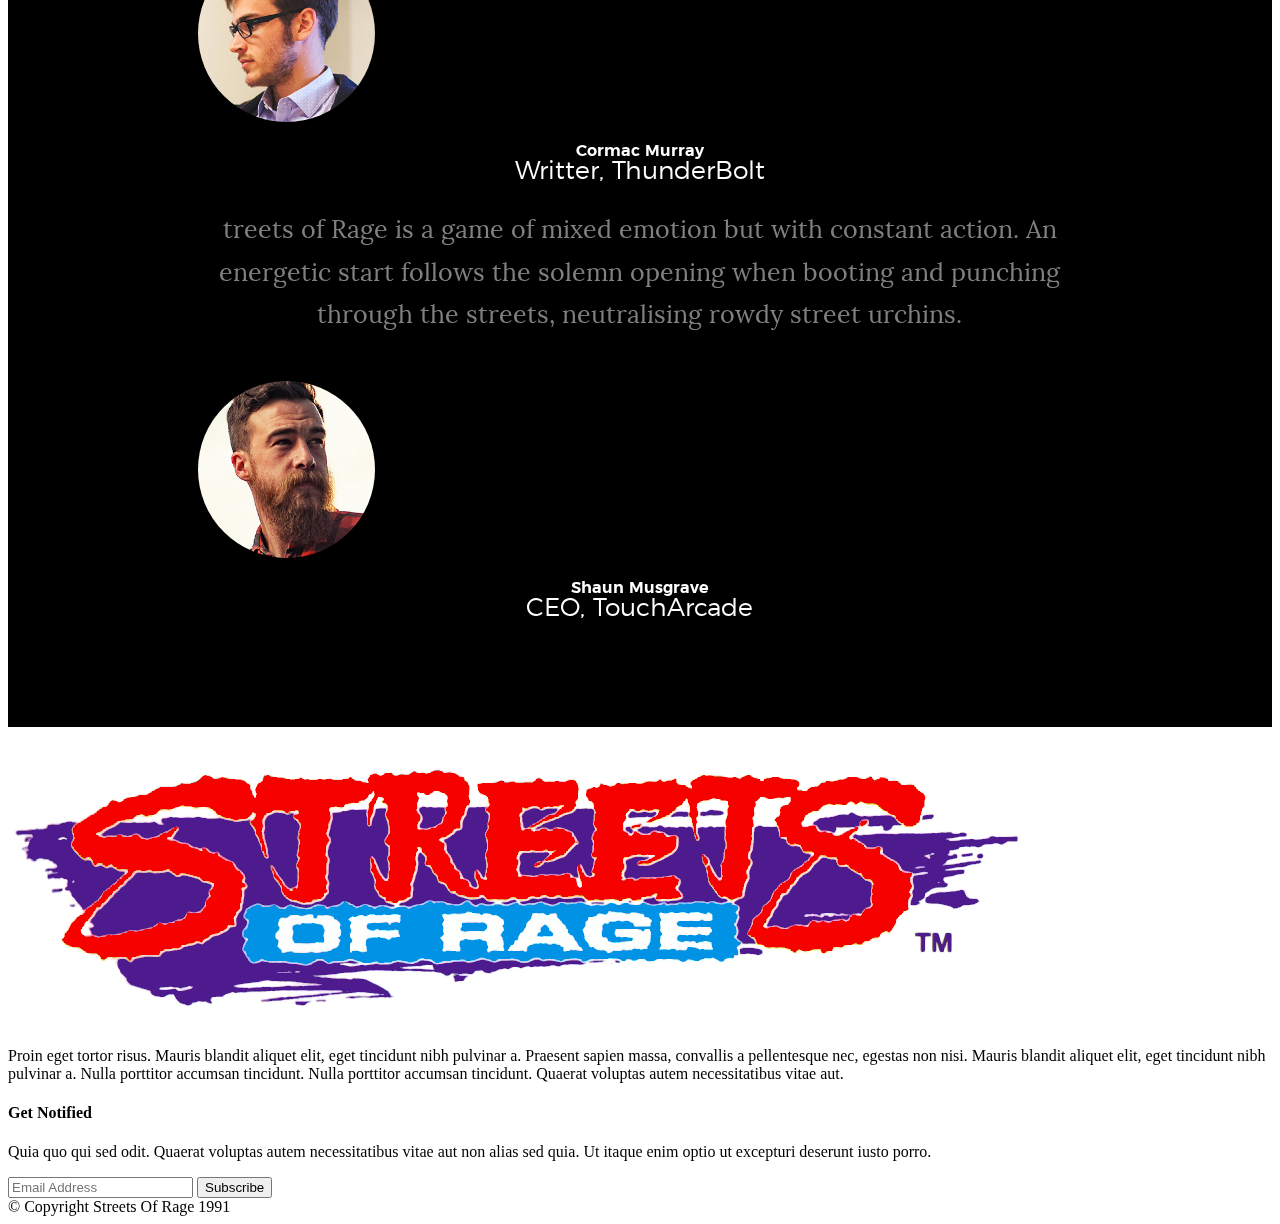
==== commit d55b96b0: "2 TEMPLATES FEITOS" ====
--- a/sor.html
+++ b/sor.html
@@ -141,21 +141,21 @@
         </div> <!-- end about-desc -->
 
 
-        <div class="row about-stats" data-aos="fade-up">
+        <div class="about-stats" data-aos="fade-up">
                 
-            <div class="col-block stats-col ">
+            <div class="stats-col ">
                 <div class="stats-count">3</div>
                 <h5>Characters</h5>
             </div>
-            <div class="col-block stats-col">
+            <div class="stats-col">
                 <div class="stats-count">402</div>
                 <h5>Enemies<h5>
             </div>
-            <div class="col-block stats-col">
+            <div class="stats-col">
                 <div class="stats-count">8</div>
                 <h5>Rounds</h5>
             </div>
-            <div class="col-block stats-col">
+            <div class="stats-col">
                 <div class="stats-count">6</div>
                 <h5>Bosses</h5> 
             </div>
--- a/css/sor.css
+++ b/css/sor.css
@@ -55,7 +55,7 @@
 	text-decoration: none;
 
 }
-@media only screen and (max-width:768px) {
+@media only screen and (max-width:600px) {
     .header {
         height: 90px;
     }
@@ -64,19 +64,17 @@
         left: 30px;
     }
     .menu-toggle {
-        right: 30px;
-		height:3%;
-    }
+      
+		height:3.5%;
+    }
+
 	.menu-text {
         display: none;
     }
-}
-
-@media only screen and (max-width: 400px) {
-    .menu-text {
-        display: none;
-    }
-}
+
+}
+
+
 /*NAV SIDEBAR*/
 .nav {
     background: #0C0C0C;
@@ -396,6 +394,9 @@
 	.nav{
 		width:50%;
 	}
+	.nav h3{
+		font-size:8px;
+	}
 	.home-content-button .btn {
         display: block;
         width: 70%;
@@ -404,9 +405,6 @@
     }
 
 }
-
-
-
 
 
 /*HEADERS*/
@@ -517,6 +515,8 @@
 .about-stats {
     text-align: center;
     margin: 0 auto;
+	display:flex;
+	flex-direction: row;
 
 }
 .stats-col {
@@ -549,46 +549,50 @@
 @media only screen and (max-width: 600px) {
     .about {
         padding-top: 5%;
+		
     }
     .about-text{
         font-size: 19px;
 		line-height: 1;
 		height:500px;
+		max-width:90%;
     }
 	.about-text h6{
         font-size: 12px;
 
     }
-
+	.about-stats {
+		flex-wrap:wrap;
+
+	}
 	.stats-col {
 		margin-top: -25%;
-		padding:40px;
-	}
-
-	.stats-col:nth-child(3) {
-		padding-left:59px;
-		padding-right:59px;
-	}
-	.stats-col:nth-child(2) {
-		border-right: none;
-	}
-
-}
-
-@media only screen and (max-width: 400px) {
-
-
-	.stats-col {
-		margin-top: -15%;
 		padding:30px;
+		
 	}
 
 	.stats-col:nth-child(3) {
 		padding-left:48px;
 		padding-right:48px;
 	}
-
-}
+	.stats-col:nth-child(2) {
+		border-right: none;
+	}
+	.stats-col:nth-child(4) {
+		border-right: none;
+		margin-left:4%;
+	}
+	.stats-count {
+    font-family: "montserrat-bold", sans-serif;
+    font-size:40px;
+    line-height: 1;
+    color: white;
+}
+
+
+}
+
+
 
 /*PLOT*/
 
@@ -627,15 +631,11 @@
 	.plot-text {
 		height:48vh;
 	}
-	}
-	@media only screen and (max-width: 400px) {
-
-	.plot-text img{
-		width:60%;
-	}
-
-
-	}
+}
+
+
+
+	
 
 
 /*CHARACTERS */
@@ -799,15 +799,15 @@
 
 }
 	#blaze {
-		margin-left: 10%;
-		width:15.3%;
+		margin-left: 1%;
+		width:30.3%;
 	}
 	#adam {
-		margin-left: 10%;;
-		width:15%;
+		margin-left: 1%;;
+		width:30%;
 	}
 	#axel {
-		width:15%;
+		width:30%;
 		
 }
 	.modal-content{
@@ -954,6 +954,7 @@
 
 /*BOSSES RESPONSIVE*/
 @media only screen and (max-width: 600px) {
+
 	#bosses .home-content-main{
 		margin-top:-60%;
 		margin-left:22%;
@@ -1025,6 +1026,10 @@
 		margin-top:2%;
 
 	}
+	.media-content {
+		width:90%;
+
+	}
 }
 
 .community{
@@ -1068,6 +1073,23 @@
     font-size: 25px;
 	color:white;
 }
+/*community RESPONSIVE*/
+@media only screen and (max-width: 600px) {
+	.community .headers{
+		padding-top:10%;
+
+	}
+	.community .headers h1 {
+		font-size: 25px;
+		margin-top:2%;
+
+	}
+	.slide p{
+
+    font-size: 20px;
+ 
+}
+
 
 /*FOOTER*/
 footer {
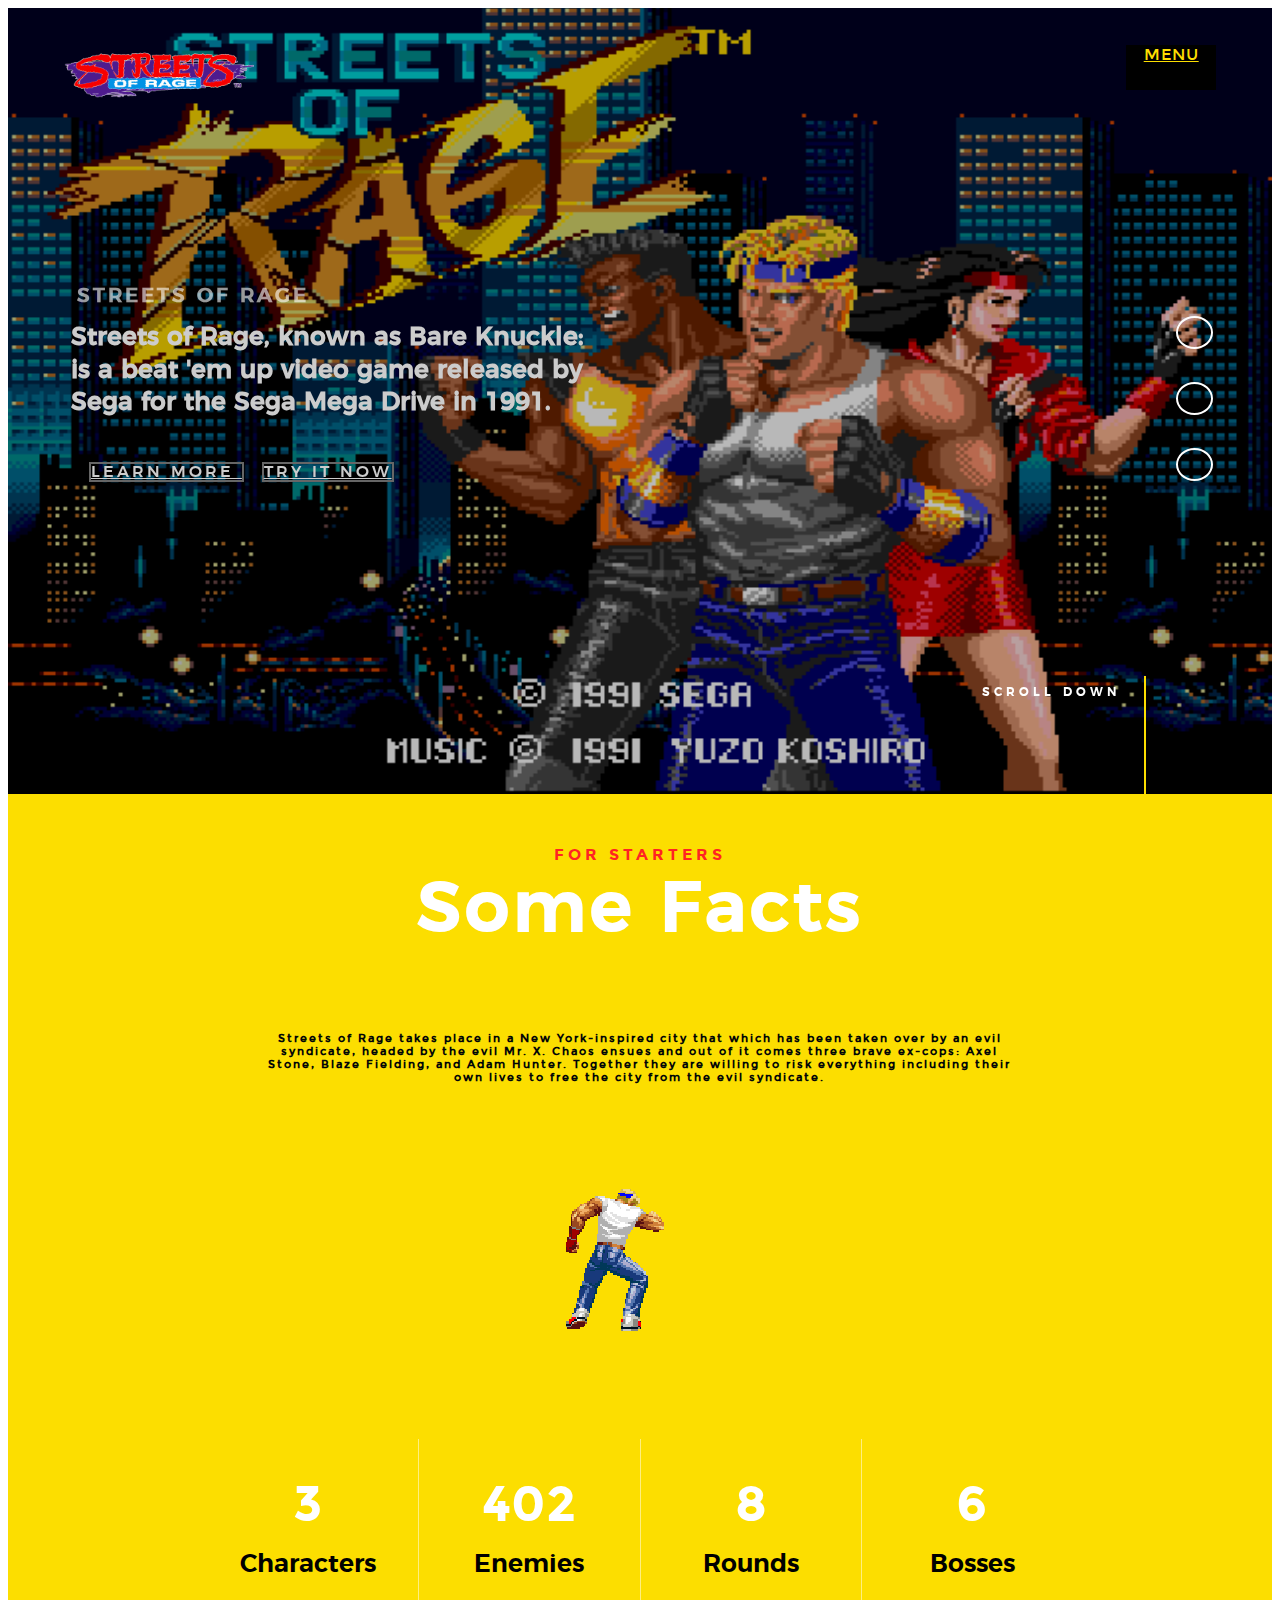
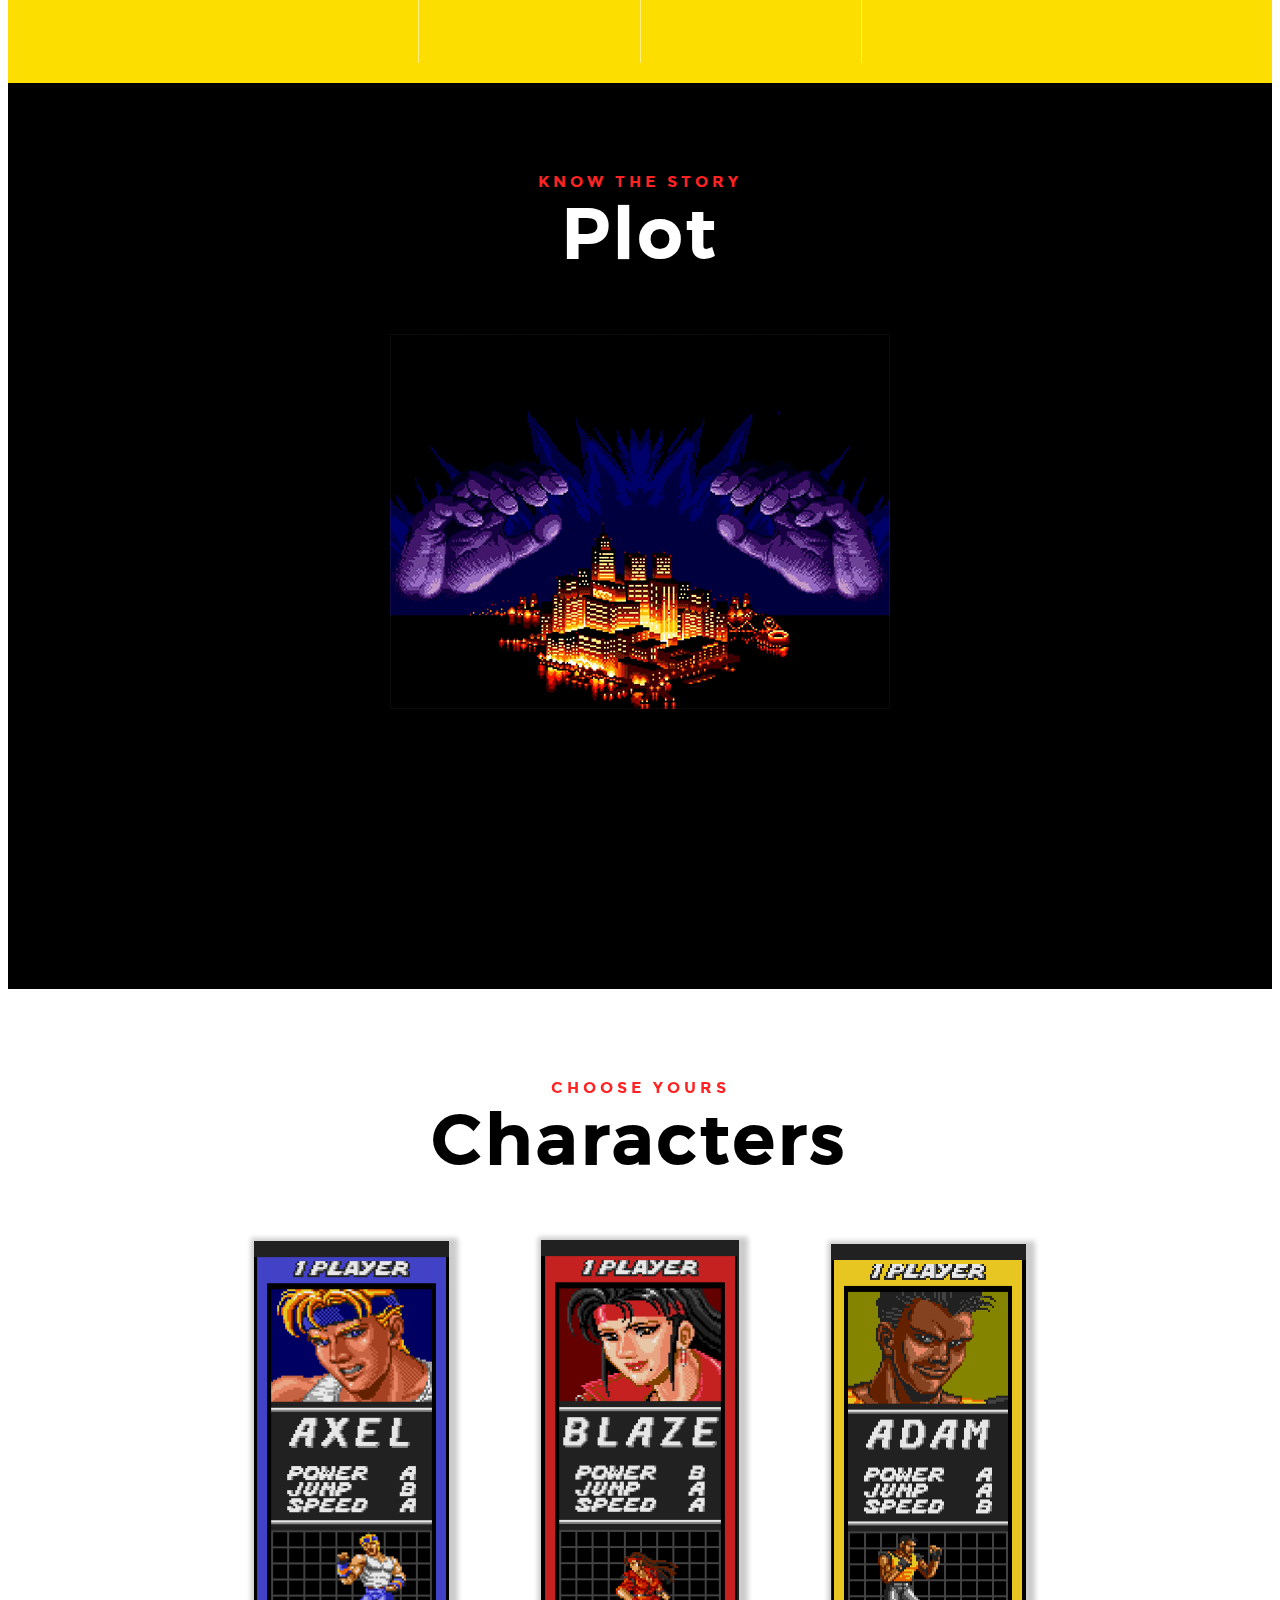
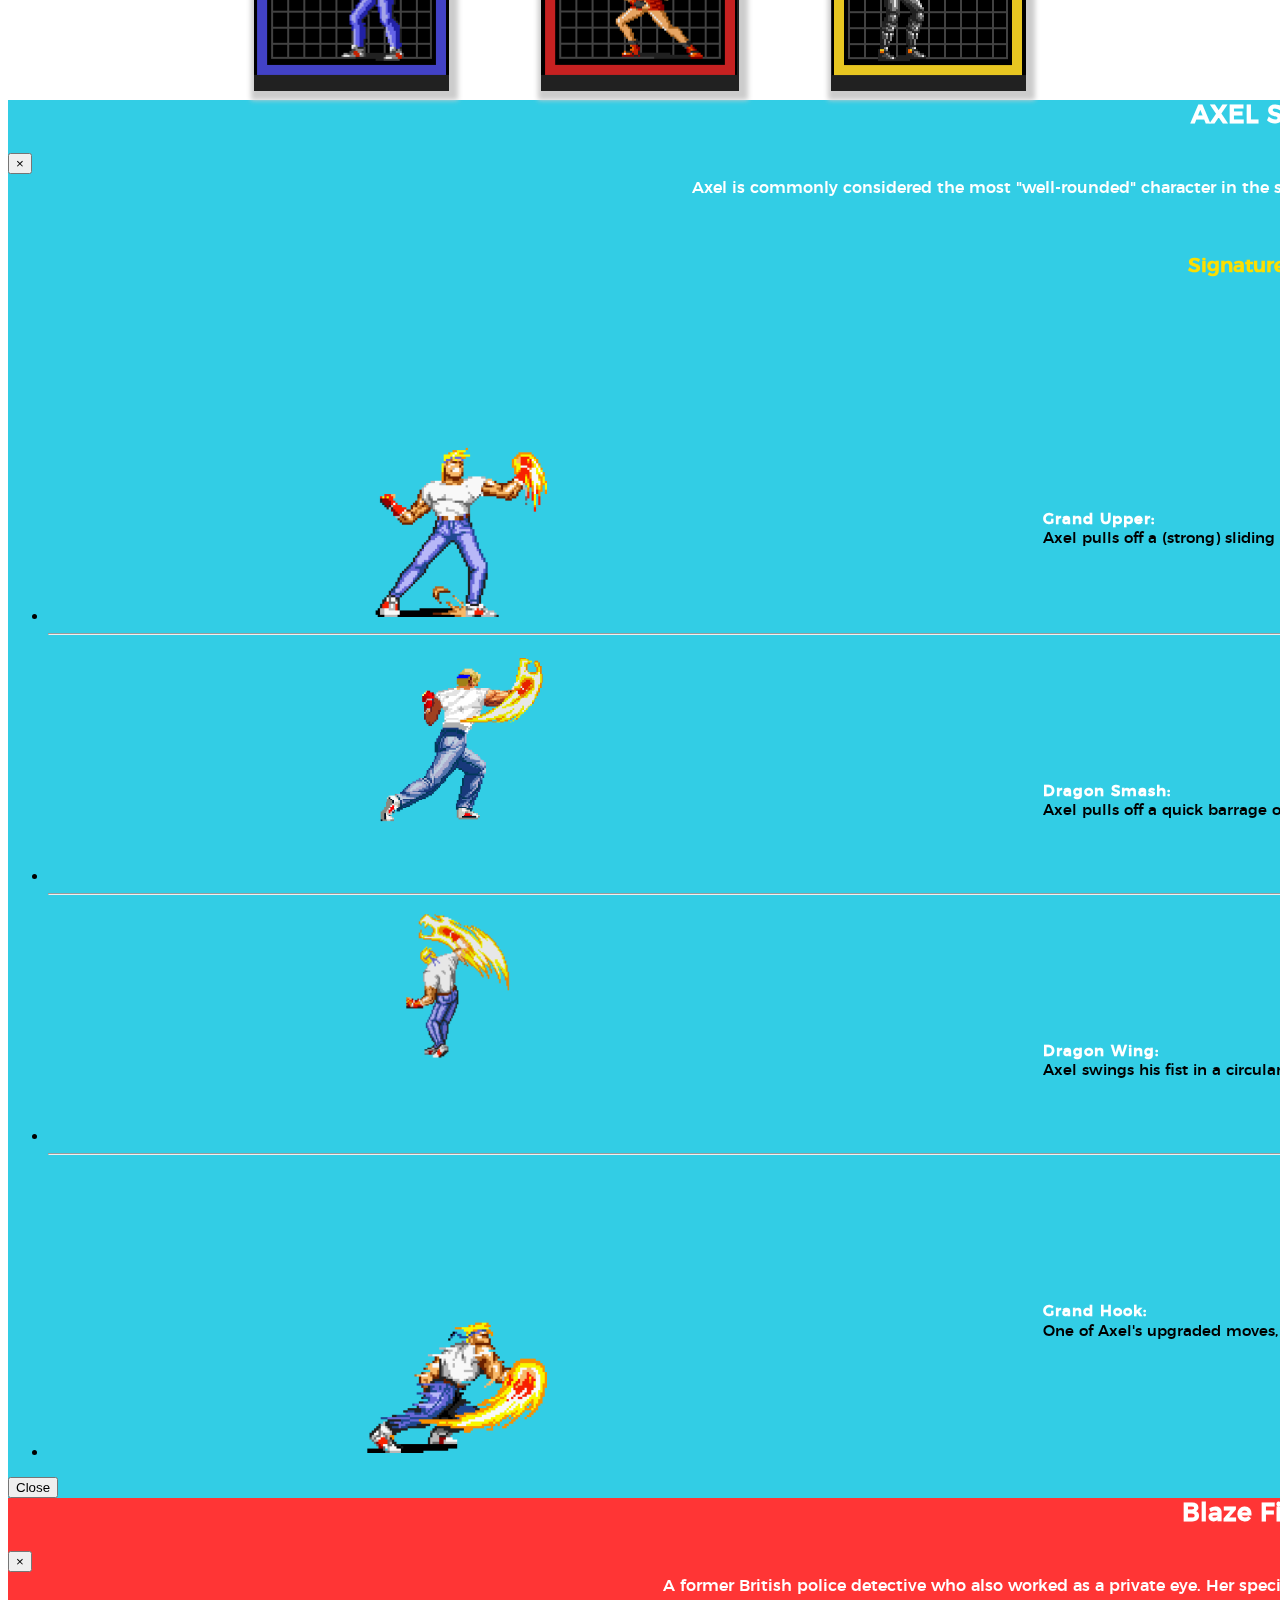
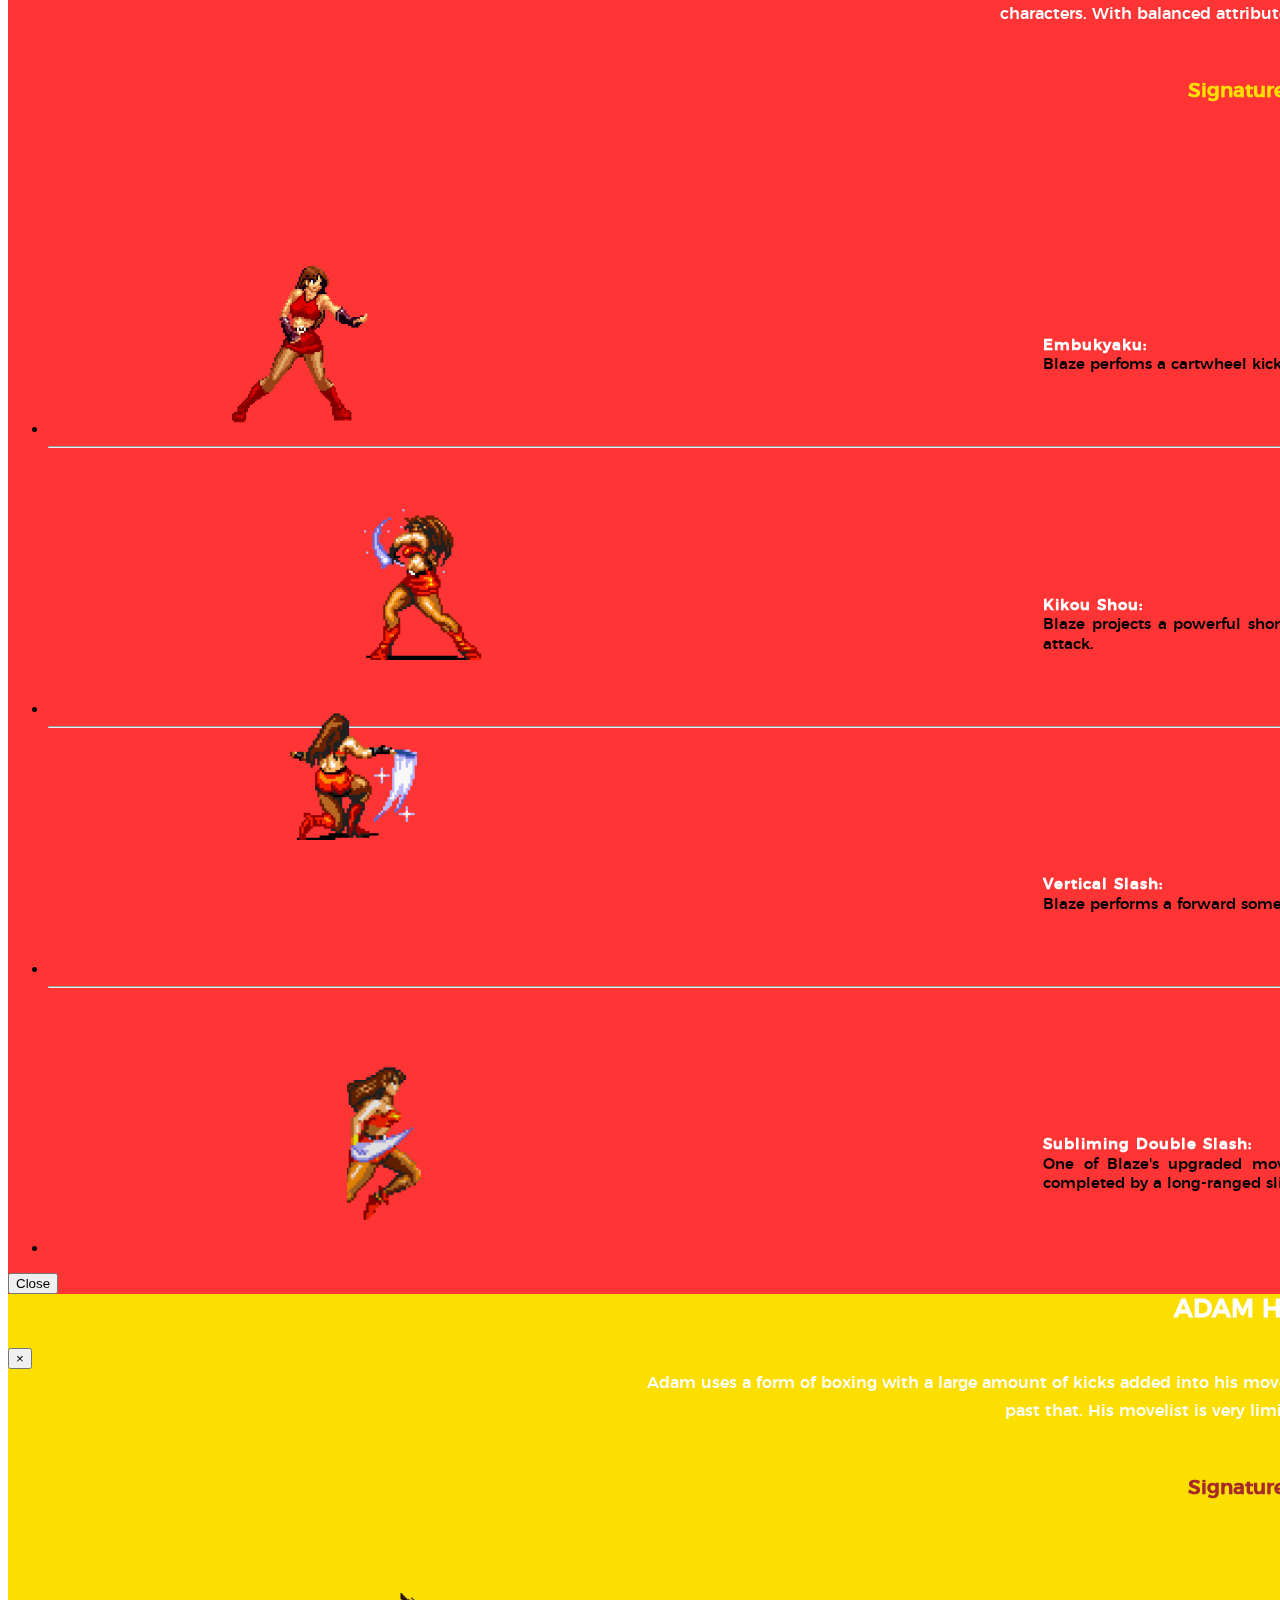
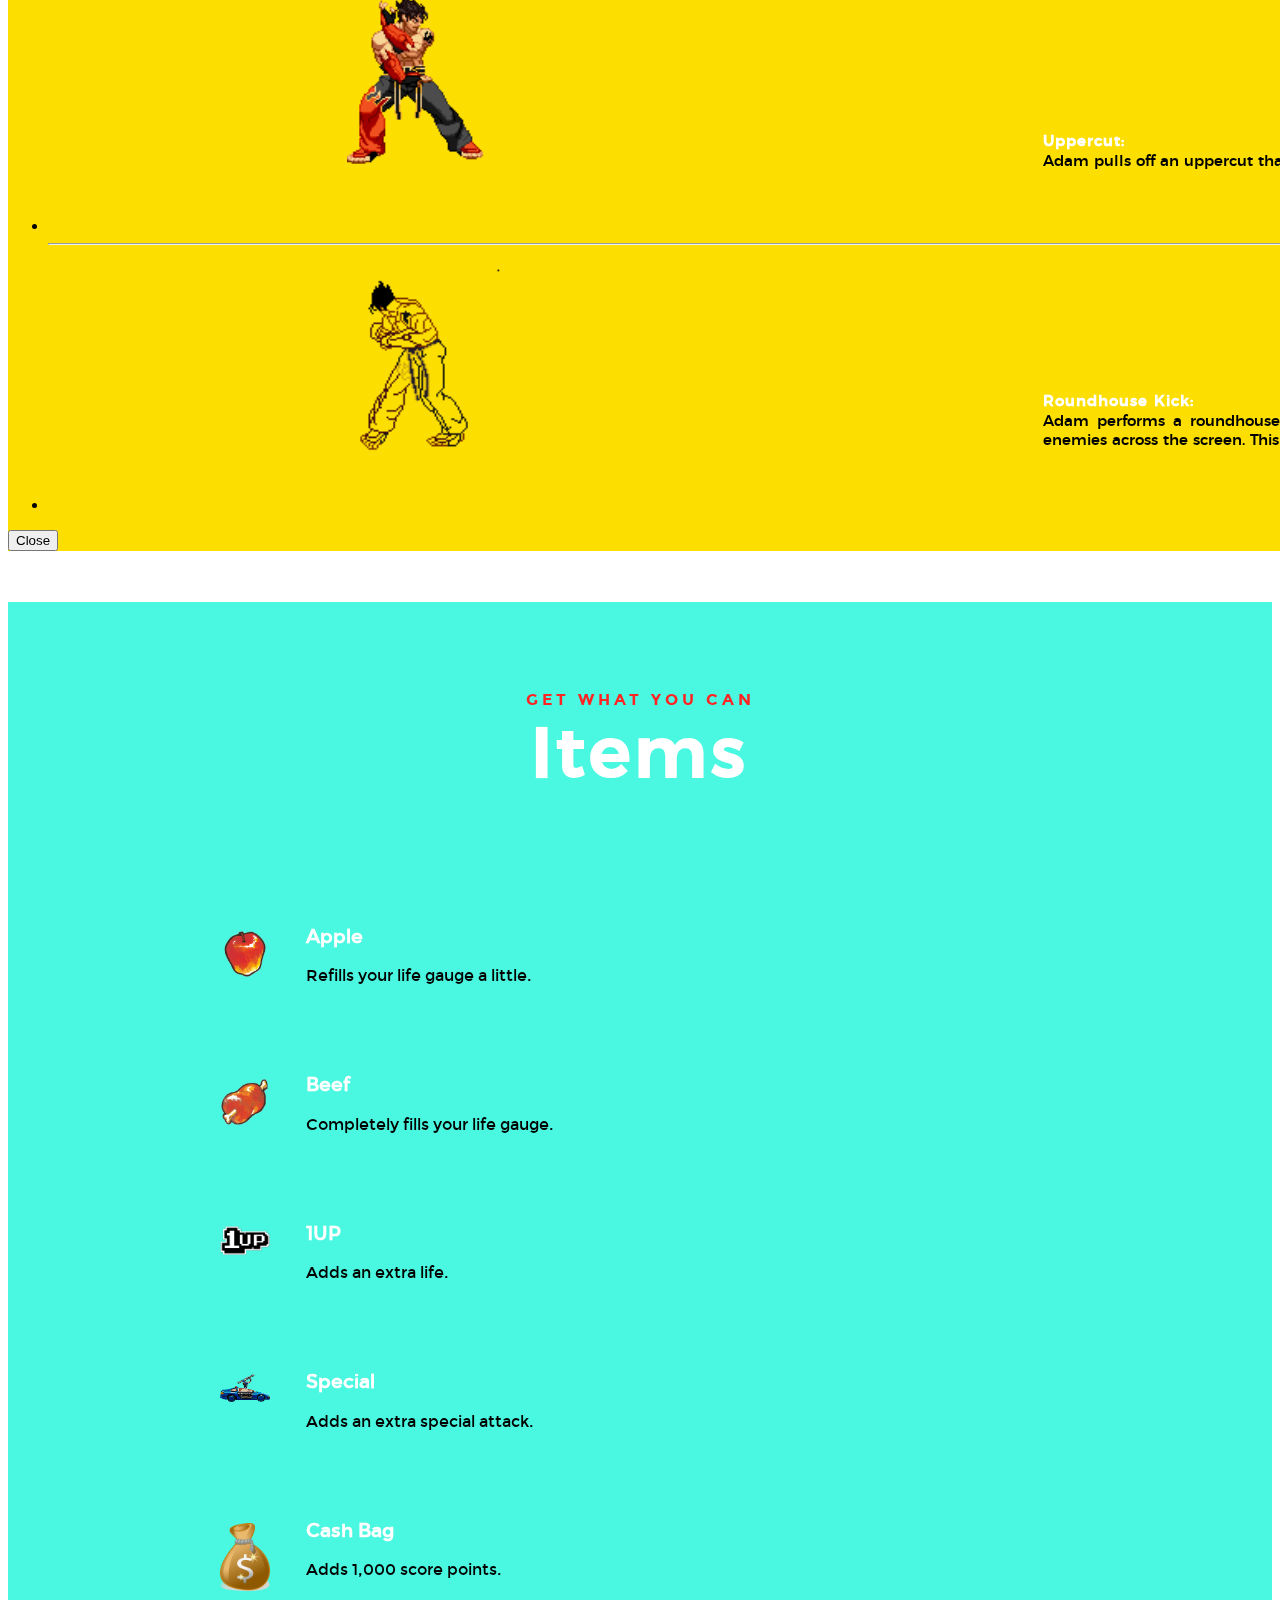
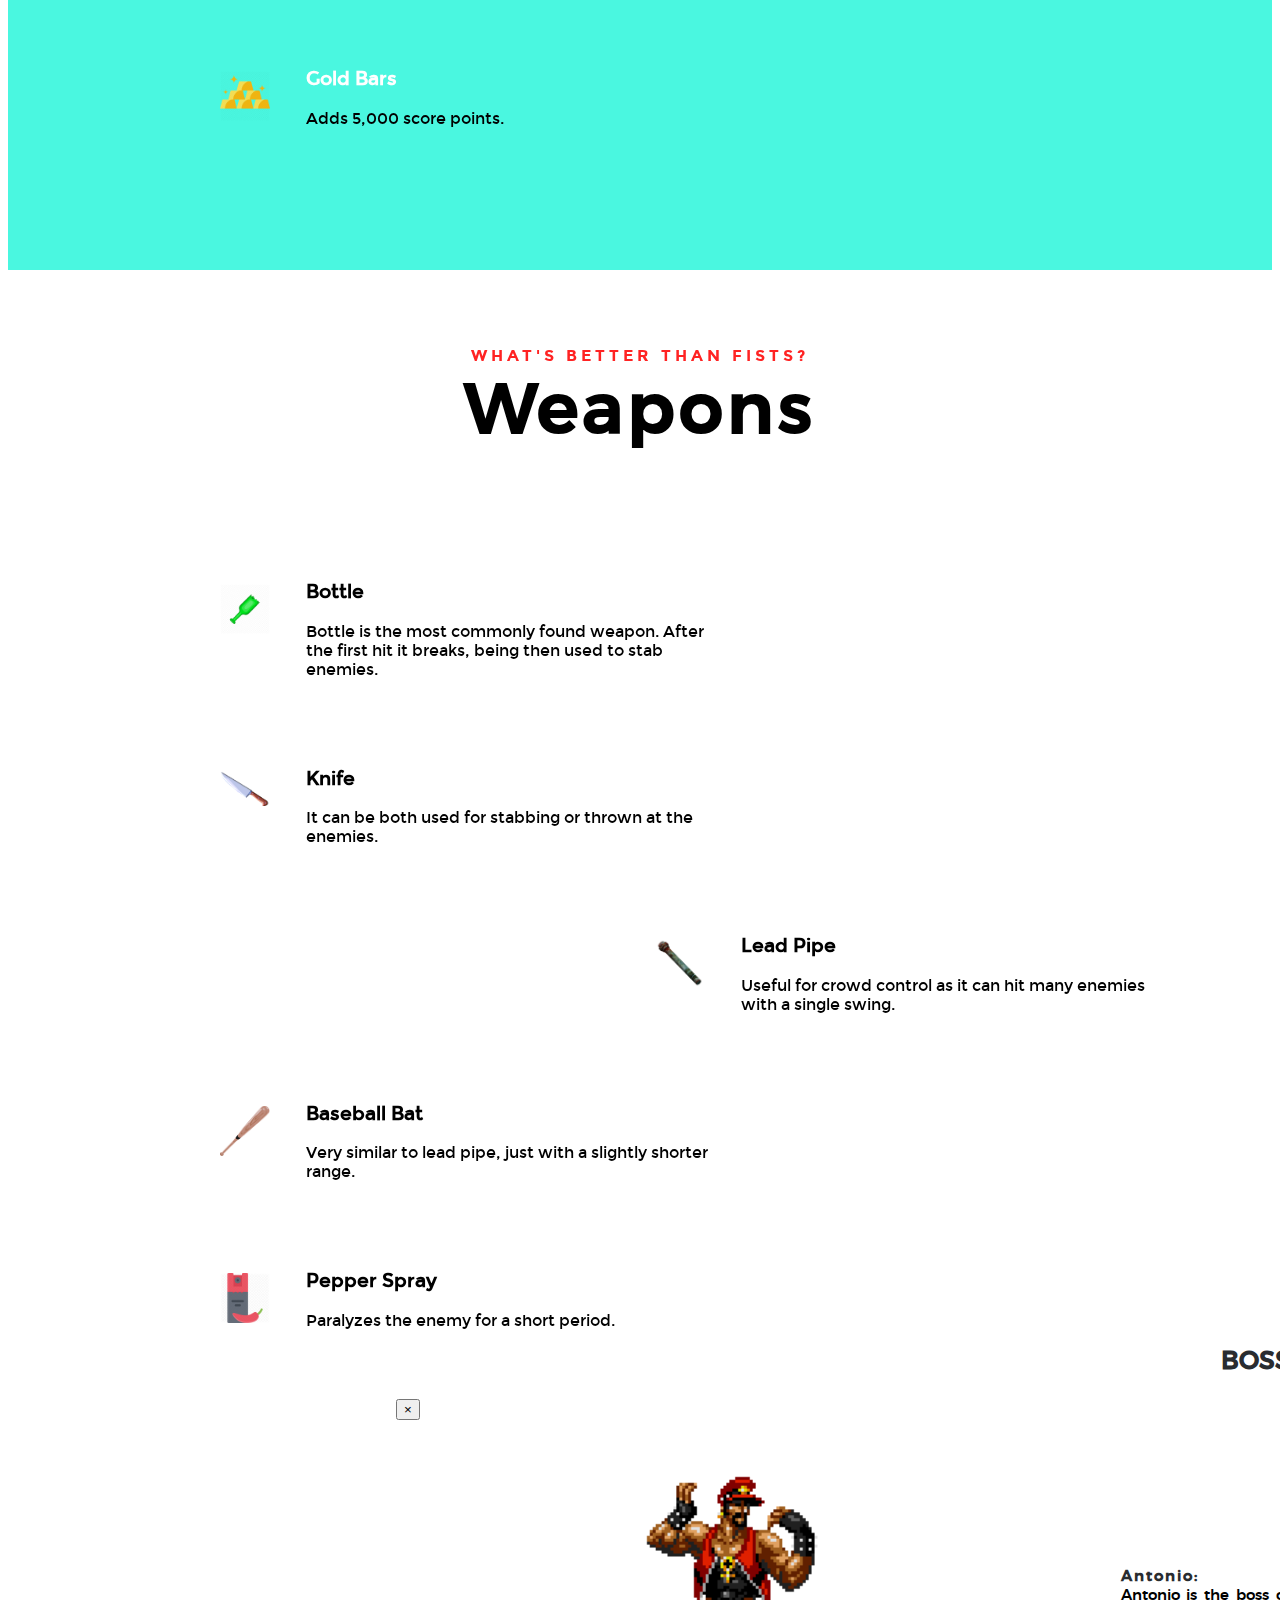
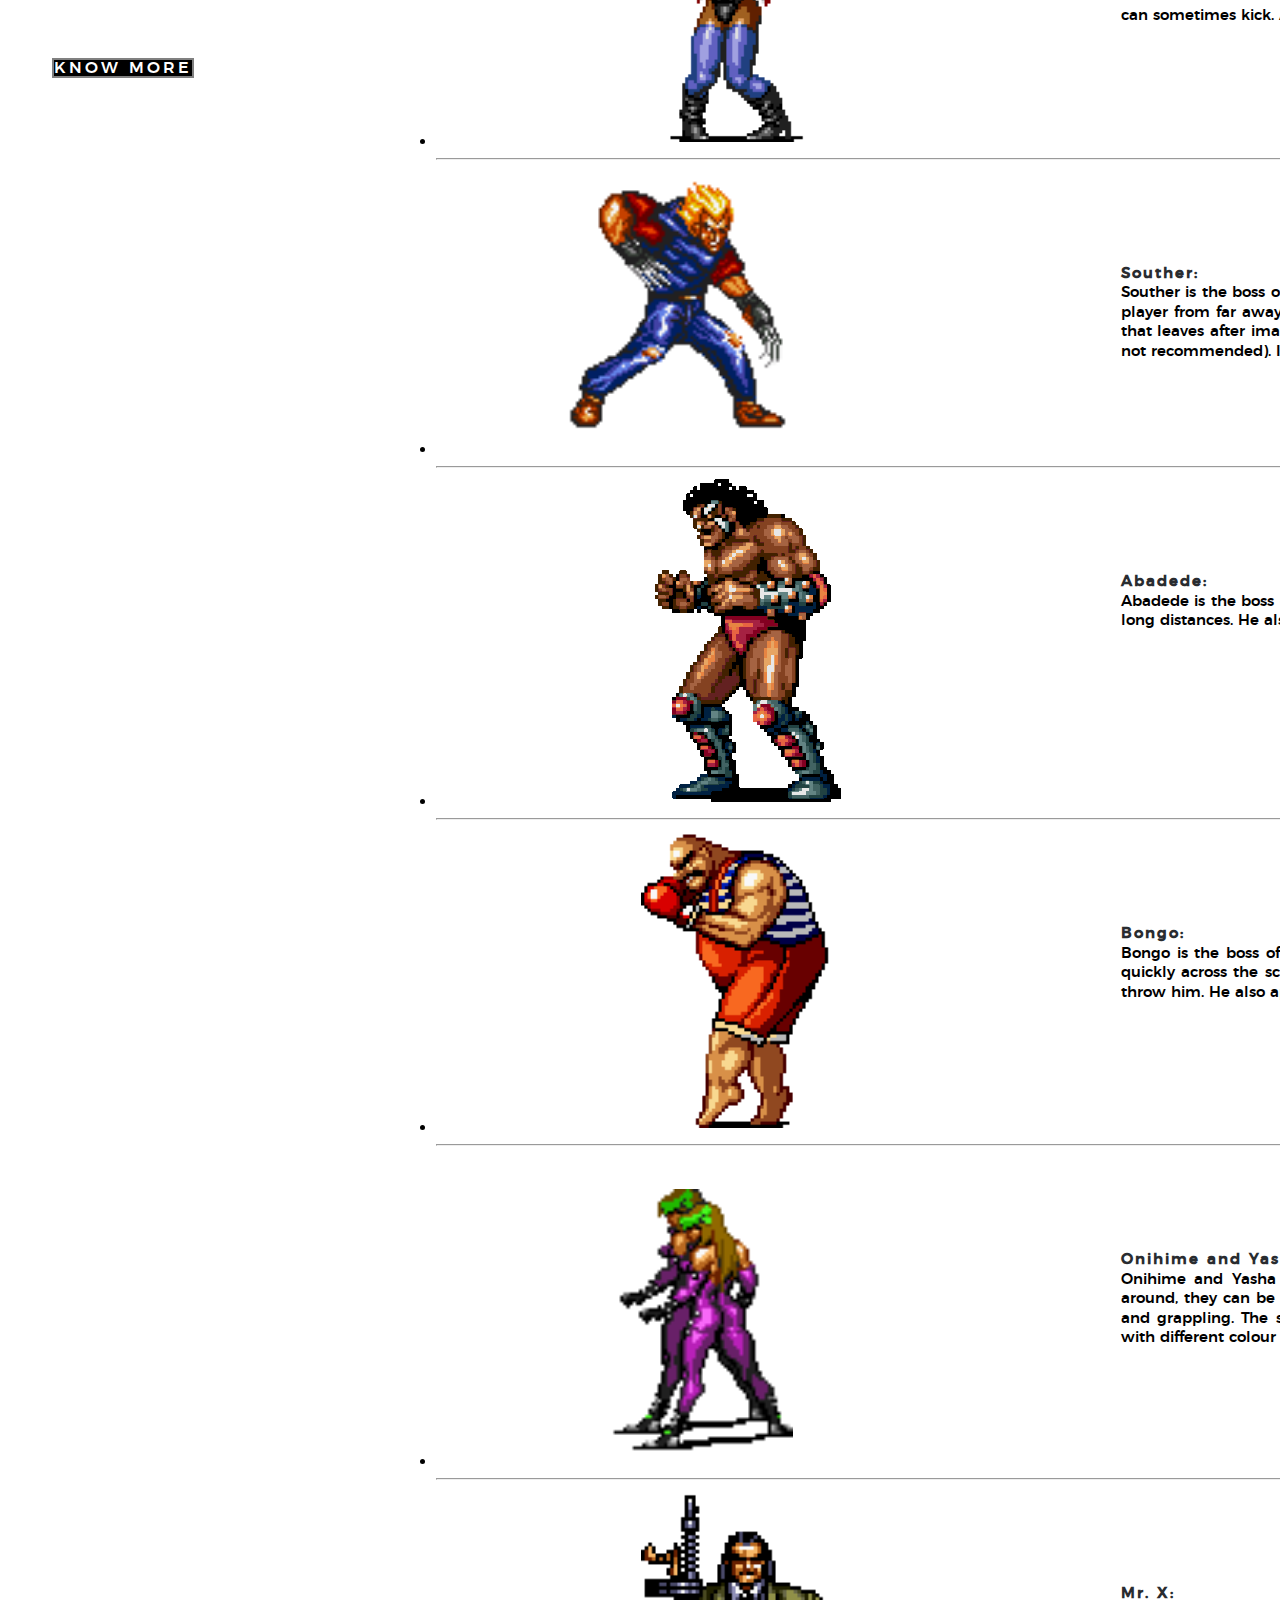
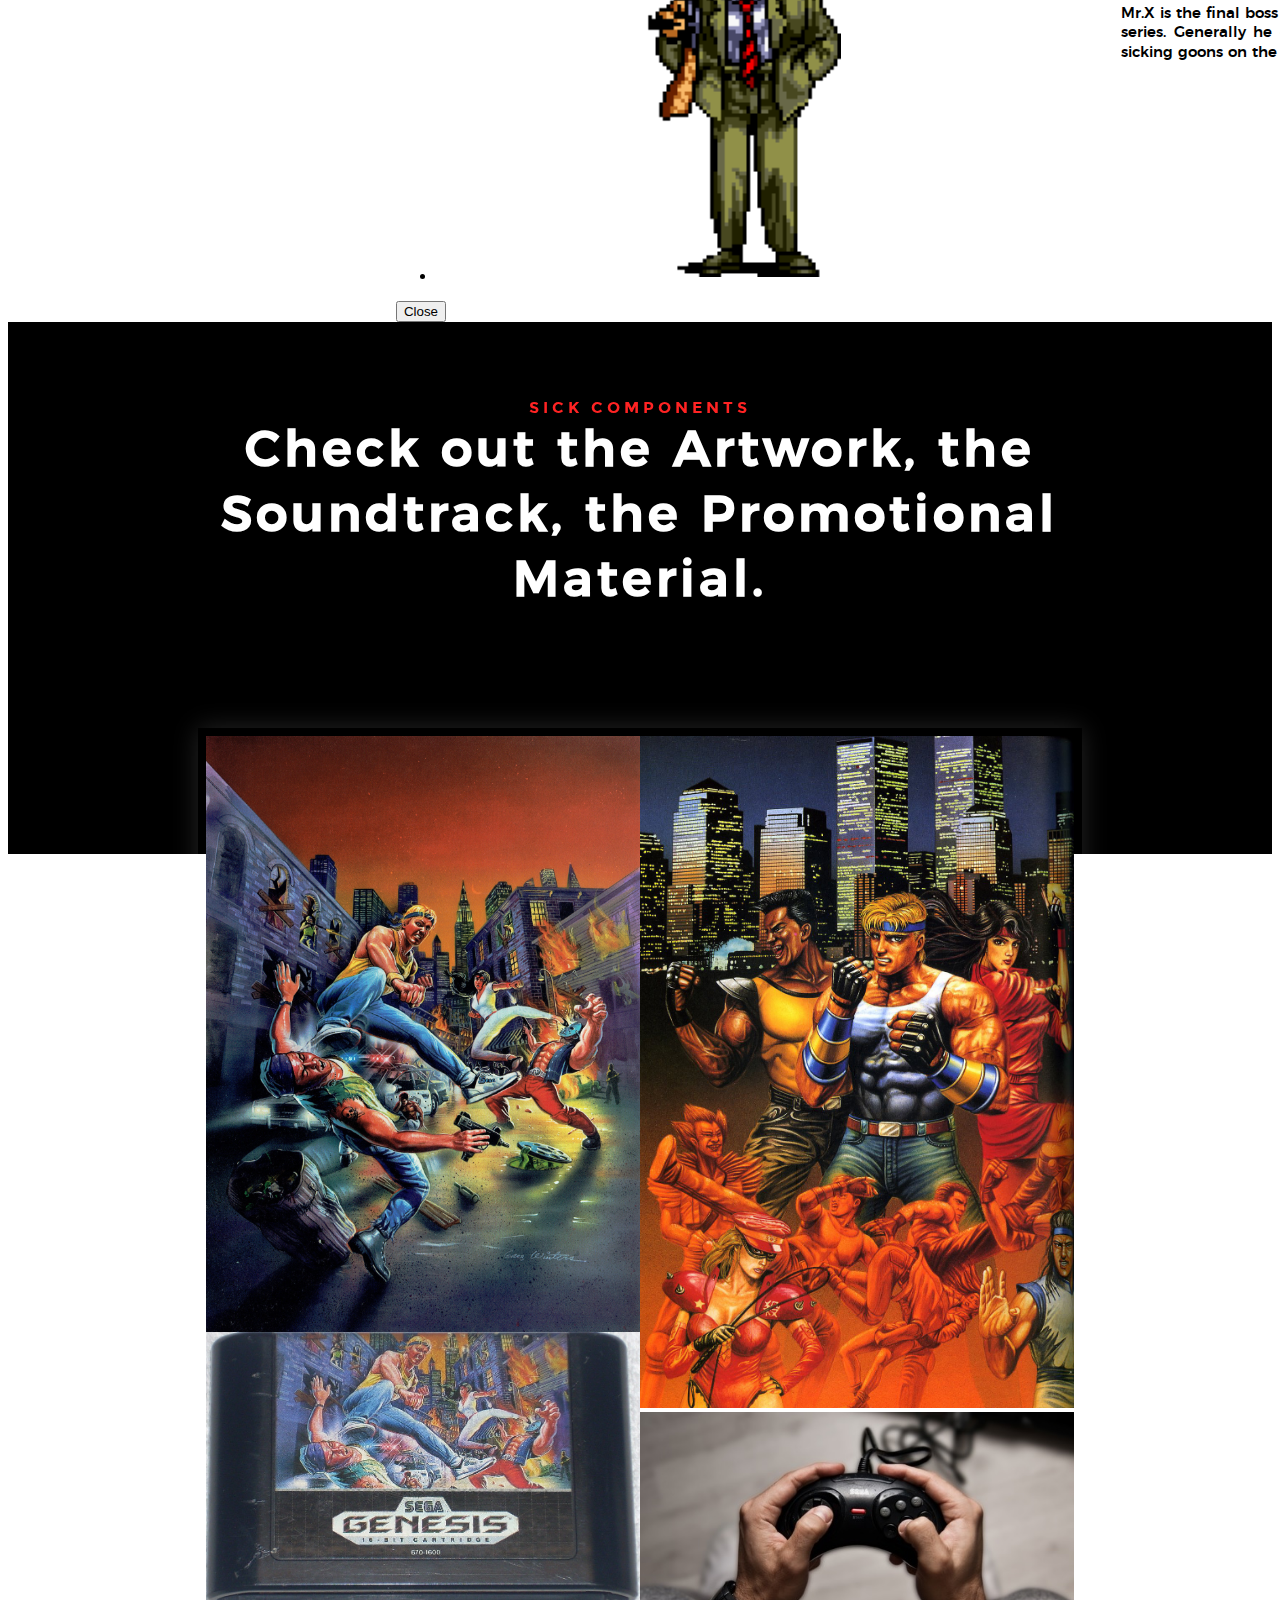
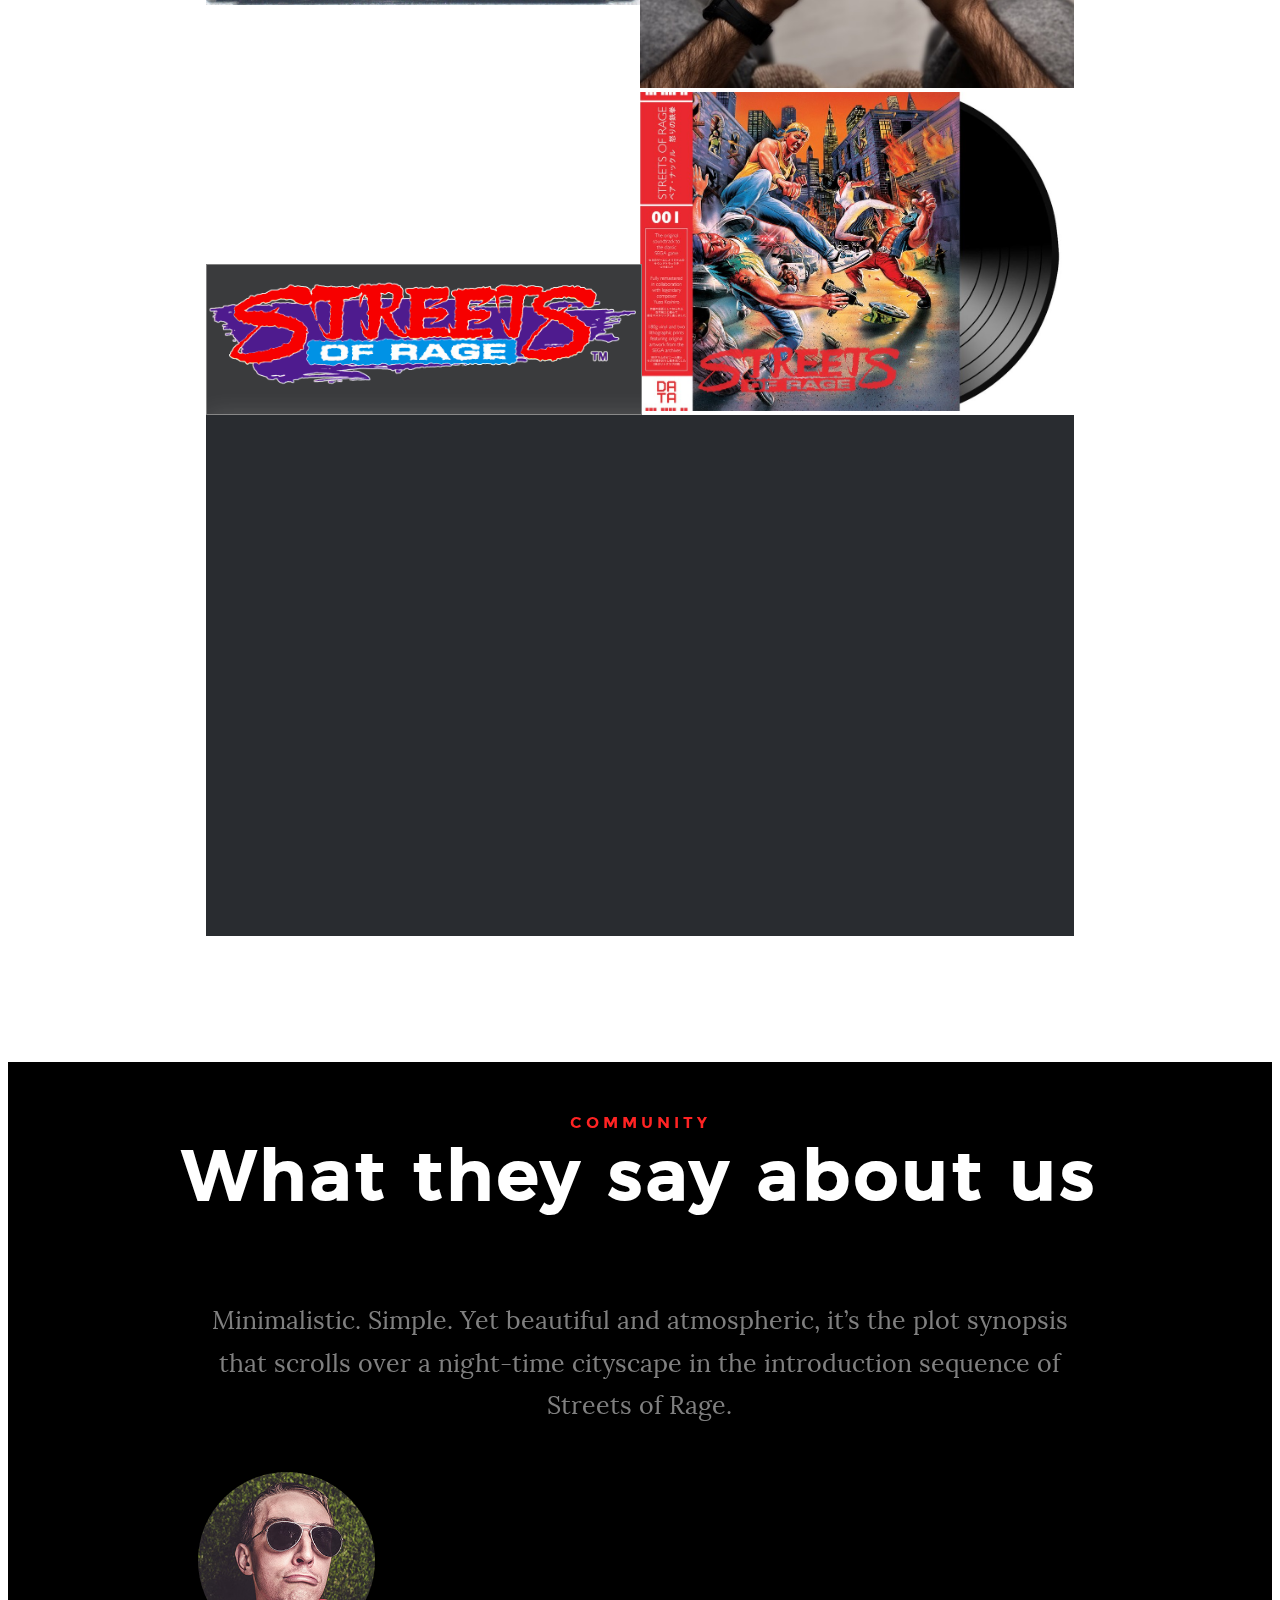
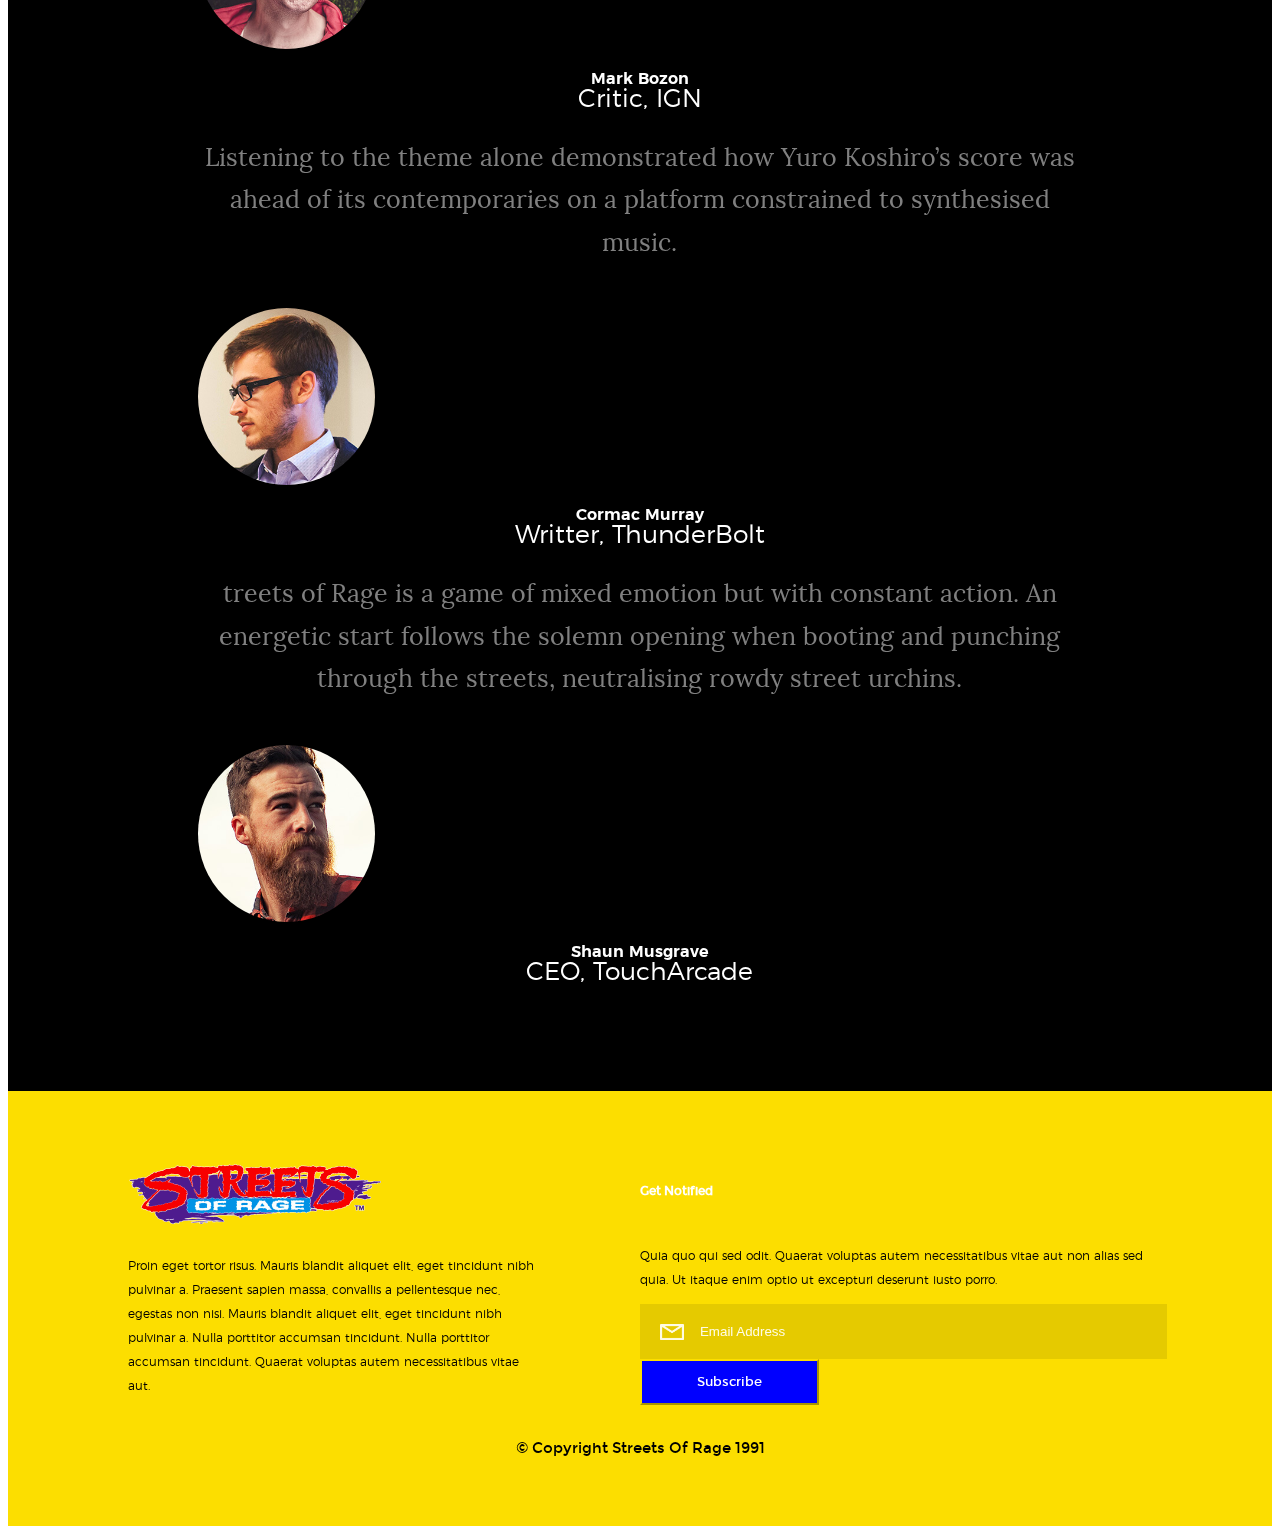
==== commit 511d061d: "CONCLUIDO" ====
--- a/sor.html
+++ b/sor.html
@@ -1,4 +1,4 @@
-<!doctype html>
+<!DOCTYPE html>
 <html lang="en">
 	<head>
 		
@@ -24,13 +24,11 @@
             </div>
             <nav class="nav">
 
-            
-
             <div class="nav-content">
-                <h3>Navigation</h3> <a href="#0" class="nav-close" title="close"><span>Close</span></a>
+                <h3>Navigation</h3> <a href="#0" class="nav-close" title="close"><span></span></a>
                 
                 <ul class="nav-options">
-                    <li class="current"><a class="smoothscroll"  href="#home" title="home">Home</a></li>
+                    <li><a class="smoothscroll"  href="#home" title="home">Home</a></li>
                     <li><a class="smoothscroll"  href="#about" title="about">About</a></li>
                     <li><a class="smoothscroll"  href="#plot" title="Plot">Plot</a></li>
                     <li><a class="smoothscroll"  href="#characters" title="characters">Characters</a></li>
@@ -82,7 +80,7 @@
                     Sega for the Sega Mega Drive in 1991<span id= "point">.<span>
                 </h2>
 
-                <div class="home-content-button" data-aos="fade-up">
+                <div class="home-content-button" data-aos="fade-up" >
                     <a href="#about" class="smoothscroll btn">
                         LEARN MORE
                     </a>
@@ -405,7 +403,7 @@
 
             <div class="items-item" data-aos="fade-up">
                 <div class="items-icon">
-                    <img src="images/items/apple.png" style= "width:50px;" >
+                    <img src="images/items/apple.png">
                 </div>
                 <div class="items-text">
                     <h3>Apple</h3>
@@ -416,7 +414,7 @@
 
             <div class="items-item" data-aos="fade-up">
                 <div class="items-icon">
-                    <img src="images/items/beef.png" style= "width:50px;" >
+                    <img src="images/items/beef.png">
                 </div>
                 <div class="items-text">
                     <h3 >Beef</h3>
@@ -427,7 +425,7 @@
 
             <div class="items-item" data-aos="fade-up">
                <div class="items-icon">
-                    <img  src="images/items/1up.png" style= "width:50px;" >
+                    <img  src="images/items/1up.png">
                 </div>
                 <div class="items-text">
                     <h3>1UP</h3>
@@ -438,7 +436,7 @@
 
             <div class="items-item" data-aos="fade-up">
                 <div class="items-icon">
-                    <img src="images/items/special.png" style= "width:50px;" >
+                    <img src="images/items/special.png">
                 </div>
                 <div class="items-text">
                     <h3>Special</h3>
@@ -449,7 +447,7 @@
 
             <div class="items-item" data-aos="fade-up">
                 <div class="items-icon">
-                    <img  src="images/items/cashbag.png" style= "width:50px;" >
+                    <img  src="images/items/cashbag.png">
                 </div>
                 <div class="items-text">
                     <h3>Cash Bag</h3>
@@ -460,7 +458,7 @@
     
             <div class="items-item" data-aos="fade-up">
                  <div class="items-icon">
-                    <img src="images/items/goldbar.png" style= "width:50px;" >
+                    <img src="images/items/goldbar.png">
                 </div>
                 <div class="items-text">
                     <h3 >Gold Bars</h3>
@@ -485,7 +483,7 @@
 
             <div class="items-item" data-aos="fade-up">
                 <div class="items-icon">
-                    <img src="images/weapons/bottle.png" style= "width:50px;" >
+                    <img src="images/weapons/bottle.png">
                 </div>
                 <div class="items-text">
                     <h3>Bottle</h3>
@@ -496,7 +494,7 @@
 
             <div class="items-item" data-aos="fade-up">
                 <div class="items-icon">
-                    <img src="images/weapons/knife.png" style= "width:50px;" >
+                    <img src="images/weapons/knife.png">
                 </div>
                 <div class="items-text">
                      <h3>Knife</h3>
@@ -507,7 +505,7 @@
 
             <div class="items-item" data-aos="fade-up">
                <div class="items-icon">
-                    <img  src="images/weapons/leadpipe.png" style= "width:50px;" >
+                    <img  src="images/weapons/leadpipe.png">
                 </div>
                 <div class="items-text">
 					<h3 >Lead Pipe</h3>
@@ -518,7 +516,7 @@
 
             <div class="items-item" data-aos="fade-up">
                 <div class="items-icon">
-                    <img src="images/weapons/bat.png" style= "width:50px;" >
+                    <img src="images/weapons/bat.png">
                 </div>
                 <div class="items-text">
 					<h3>Baseball Bat</h3>
@@ -529,7 +527,7 @@
 
             <div class="items-item" data-aos="fade-up">
                 <div class="items-icon">
-                    <img  src="images/weapons/pepper.png" style= "width:50px;" >
+                    <img  src="images/weapons/pepper.png">
                 </div>
                 <div class="items-text">
                      <h3>Pepper Spray</h3>
@@ -541,12 +539,10 @@
 
         </div>
 
- </section>
  </section> 
 
   <section id="bosses" class="home" data-parallax="scroll" data-image-src="images/bosses/bosses.gif" data-natural-width=3000 data-natural-height=2000 data-position-y=center>
 
-        <div class="overlay"></div>
 
         <div class="home-content">
 
@@ -554,8 +550,8 @@
 
                 <h3>Who's the Boss?</h3>
 
-                 <div class="home-content-button">
-                    <a href="#" class="smoothscroll btn">
+                 <div class="home-content-button" data-toggle="modal" data-target="#bossesModal">
+                    <a class="btn" data-toggle="modal" data-target="#bossesModal">
                         Know More
                     </a>
                 </div>
@@ -564,6 +560,100 @@
 
 
         </div>
+		<div class="modal fade" id="bossesModal" role="dialog">
+			<div class="modal-dialog">
+			
+			  <!-- Modal content-->
+			  <div class="modal-content">
+				<div class="modal-header">
+					<h2 class="modal-title">BOSSES</h2>
+				  <button type="button" class="close" data-dismiss="modal">&times;</button>
+				  
+				</div>
+				<div class="modal-body">			   
+				<div class= "signatureMoves">
+					<ul class = "list-unstyled">
+						<li>
+							<div class = "move">
+								<div class = "move-img">
+									<img id = "move1" src="images/bosses/antonio.gif" >
+								</div>
+								<div class = "move-text">
+										<b>Antonio:</b><br>Antonio is the boss of Round 1. As his name implies, he wields a large boomerang and can sometimes kick. Antonio also appears in Round 8.
+								</div>
+							</div>
+						</li>
+						<hr>
+						<li>
+							<div class = "move">
+								<div class = "move-img">
+									<img id = "move2" src="images/bosses/souther.gif" >
+								</div>
+								<div class = "move-text">
+									<b>Souther:</b><br>Souther is the boss of Round 2. He has claws attached to his gloves and can lunge at the player from far away. He can also counter the players' flying kicks with a slashing attack that leaves after images (it is possible to hit him with a flying kick but difficult to do and not recommended). In Round 6, two Souther will appear as the boss.
+
+								</div>
+							</div>
+						</li>
+						<hr>
+						<li>
+							<div class = "move">
+								<div class = "move-img">
+									<img id = "move3" src="images/bosses/abadede.gif" >
+								</div>
+								<div class = "move-text">
+									<b>Abadede:</b><br>Abadede is the boss of Round 3. He is a muscular brute who can charge and punch from long distances. He also appears in Round 5, and Round 8.
+
+								</div>
+							</div>
+						</li>	
+						<hr>
+						<li>
+							<div class = "move">
+								<div class = "move-img">
+									<img id = "move4" src="images/bosses/bongo.gif" >
+								</div>
+								<div class = "move-text">
+									<b>Bongo:</b><br>Bongo is the boss of Round 4. He is a big-bellied fighter who can breath fire and walk quickly across the screen diagonally. A player will take damage if he or she attempts to throw him. He also appears in Round 6, and Round 8.
+
+								</div>
+							</div>
+						</li>	
+						<hr>
+						<li>
+							<div class = "move">
+								<div class = "move-img">
+									<img id = "move5" src="images/bosses/yasha.gif" >
+								</div>
+								<div class = "move-text">
+									<b>	Onihime and Yasha:</b><br>Onihime and Yasha are twins. Because they attack together and are always jumping around, they can be difficult to defeat. Their most common attacks are kicking in midair and grappling. The sprites used for this boss are actually identical to Blaze's set, albeit with different colour palettes.
+
+								</div>
+							</div>
+						</li>
+						<hr>
+						<li>
+							<div class = "move">
+								<div class = "move-img">
+									<img id = "move6" src="images/bosses/mrx.gif" >
+								</div>
+								<div class = "move-text">
+									<b>	Mr. X:</b><br>Mr.X is the final boss and head of the syndicate. He is the main antagonist throughout the series. Generally he carries around a machine gun when fighting or sits on his throne sicking goons on the player.
+
+								</div>
+							</div>
+						</li>
+						
+					</ul>
+				</div>
+				 </div>
+				<div class="modal-footer">
+				  <button type="button" class="btn btn-default" data-dismiss="modal">Close</button>
+				</div>
+			  </div>
+			  
+			</div>
+		</div>
 	</section> 
 	
 	<section id="media" class="media" >
@@ -575,7 +665,7 @@
         </div>
         <div class="media-white">
 
-			<div class="media-content" >
+			<div class="media-content" data-aos="fade-up" >
 				<div data-aos="fade-up-left">
 				<a class="venobox" href="images/SoR_Art_1.jpg">
 					<img src="images/SoR_Art_1.jpg" alt="">
@@ -592,8 +682,8 @@
 					</a>
 				</div>
 				<div data-aos="fade-up">
-					<a href="images/sorlogo.png"  class="venobox" >
-						<img src="images/sorlogo.png" alt="">
+					<a href="images/comando.jpg"  class="venobox" >
+						<img src="images/comando.jpg" alt="">
 					</a>
 				</div>
 				<div data-aos="fade-left">
@@ -605,18 +695,17 @@
 					<a class="venobox" data-vbtype="video" data-autoplay="true" href="https://www.youtube.com/watch?v=5Lp0GJNTRV0">
 						<img src="images/sor_soundtrack.jpg" alt="">
 					</a>
-
-				</div>
+				</div>			
 				<div data-aos="fade-up">
-					<a class="venobox" data-vbtype="video" data-autoplay="true" href="https://www.youtube.com/watch?v=H2TsOs86ZHA">
-						<img src="images/trailer.jpg" alt="">        
+					<a href="images/sorlogo.png"  class="venobox" >
+						<img src="images/sorlogo.png" alt="">
 					</a>
 				</div>
 				<div data-aos="fade-up">
-					<a href="images/comando.jpg"  class="venobox" >
-						<img src="images/comando.jpg" alt="">
-					</a>
-				</div>				
+					<iframe
+					src="https://www.youtube.com/embed/9MYrf4ou6X8" frameborder="0" allowfullscreen>>
+					</iframe>
+				</div>					
 
 			</div>
 		</div>
--- a/css/sor.css
+++ b/css/sor.css
@@ -103,12 +103,10 @@
     color: rgba(255, 255, 255, 0.5);
 }
 
-.nav a:hover,
-.nav a:focus,
-.nav a:active {
+.nav li a:hover,
+.nav li a:focus{
     color: #fcde00;
-	text-decoration:none;
-	
+	text-decoration:none;	
 }
 .nav h3 {
     font-family: "montserrat-semibold", sans-serif;
@@ -141,30 +139,23 @@
 }
 .nav-social {
     list-style: none;
-    display: inline-block;
+	display: flex;
+	flex-direction:row;
     margin: 0;
     font-size: 22px;
 	margin-left:-15%;
 }
 .nav-social li {
     margin-right: 12px;
-    padding-left: 0;
-	
-    display: inline-block;
-	
+    padding-left: 0;	
 }
 .nav-close {
-    display: block;
     height: 30px;
     width: 30px;
     border-radius: 3px;
-    background-color: rgba(0, 0, 0, 0.3);
     position: absolute;
     top: 36px;
     right: 30px;
-    font: 0/0 a;
-    text-shadow: none;
-    color: transparent;
     z-index: 800;
     float:left;
 }
@@ -182,35 +173,25 @@
 }
 
 .nav-close span::before {
-    -webkit-transform: rotate(-45deg);
-    -ms-transform: rotate(-45deg);
     transform: rotate(-45deg);
 }
 
 .nav-close span::after {
-    -webkit-transform: rotate(45deg);
-    -ms-transform: rotate(45deg);
     transform: rotate(45deg);
 }
 
 .menu-is-open .nav {
-    -webkit-transform: translateX(0);
-    -ms-transform: translateX(0);
+
     transform: translateX(0);
     visibility: visible;
-    -webkit-overflow-scrolling: touch;
 }
 
 .menu-is-open .nav .nav-content {
     opacity: 1;
     visibility: visible;
-    -webkit-transition-property: all;
     transition-property: all;
-    -webkit-transition-duration: 0.5s;
     transition-duration: 0.5s;
-    -webkit-transition-timing-function: ease-in-out;
     transition-timing-function: ease-in-out;
-    -webkit-transition-delay: 0.3s;
     transition-delay: 0.3s;
     margin-left: -20%;
 
@@ -223,7 +204,8 @@
     min-height: 786px;
     background-color: transparent;
     position: relative;
-    display: table;
+    display: flex;
+	flex-direction:row;
 }
 
 
@@ -237,16 +219,16 @@
     background-color: black;
 }
 .home-content {
-    display: table-cell;
+    display: flex;
+	flex-direction:row;
     width: 100%;
     height: 100%;
-    vertical-align: middle;
+    margin-top:22%;
 }
 .home-content-text {
 	width: 70%;
 	margin-left:5%;
 }
-
 
 .home-content h3 {
     font-family: "montserrat-medium", sans-serif;
@@ -277,7 +259,6 @@
     color: white;
 	border: 2px solid gray;
     letter-spacing: 3px;
-    -webkit-transition: all 0.5s ease-in-out;
     transition: all 0.5s ease-in-out;
 }
 .home-content-button .btn:hover, 
@@ -287,7 +268,8 @@
 }
 
 .home-content-line {
-    display: block;
+    display: flex;
+	flex-direction:row;
     width: 2px;
     height: 15%;
     background-color: #fcde00;
@@ -307,9 +289,12 @@
     letter-spacing: 4px;
     color: white;
     position: relative;
-    display: inline-block;
+	text-decoration:none;
     line-height: 1;
 
+}
+.home-content-scroll a:hover {
+    color: #fcde00;
 }
 .home-social {
     font-family: "montserrat-regular", sans-serif;
@@ -323,7 +308,6 @@
 
 .home-social a {
     color: white;
-    -webkit-transition: all 0.5s ease-in-out;
     transition: all 0.5s ease-in-out;
 }
 
@@ -333,16 +317,13 @@
 }
 
 .home-social li a {
-    display: block;
+    display: flex;
+	flex-direction:column;
     width: 33px;
     height: 33px;
 }
 
 .home-social i, .home-social span {
-    position: absolute;
-    top: 0;
-    line-height: 33px;
-    -webkit-transition: all 0.5s ease-in-out;
     transition: all 0.5s ease-in-out;
 }
 
@@ -353,7 +334,7 @@
     display: inline-block;
     width: 33px;
     height: 33px;
-    line-height: calc(33px - 4px);
+    line-height: 29px;
     border: 2px solid white;
     border-radius: 50%;
 }
@@ -370,17 +351,21 @@
 
 
 @media only screen and (max-width: 600px) {
+	.home-content{
+        margin-top:55%;
+		
+    }
     .home-content h2 {
         font-size: 20px;
 		
     }
     .home-social {
-        right: 5px;
+        right: 20px;
     }
 
     .home-social i {
         font-size: 17px;
-        border: none;
+     
     }
     .home-social span {
         display: none;
@@ -398,7 +383,6 @@
 		font-size:8px;
 	}
 	.home-content-button .btn {
-        display: block;
         width: 70%;
         margin: 15px 0 0 0;
 		background-color:black;
@@ -413,7 +397,7 @@
     text-align: center;
     padding-top: 4%;
     padding-bottom: 4%;
-     color: white;
+    color: white;
     
 }
 .headers h3 {
@@ -436,33 +420,7 @@
     margin-bottom: 0;
 }
 /* HEADERS RESPONSIVE */
-@media only screen and (max-width: 1200px) {
-
-	.headers h3 {
-		font-size: 15px;
-
-	}
-
-	.headers h1 {
-
-		font-size: 60px;
-
-	}
-}
-
-@media only screen and (max-width: 800px) {
-
-	.headers h3 {
-		font-size: 13px;
-
-	}
-
-	.headers h1 {
-
-		font-size: 50px;
-
-	}
-}
+
 
 @media only screen and (max-width: 600px) {
 
@@ -478,18 +436,7 @@
 	}
 }
 
-@media only screen and (max-width: 400px) {
-	.headers h3 {
-		font-size: 11px;
-
-	}
-
-	.headers h1 {
-
-		font-size: 38px;
-
-	}
-}
+
 
 /*ABOUT*/
 
@@ -505,14 +452,15 @@
 }
 .about-text{
     margin: 0 auto;
+		font-family: "montserrat-regular", sans-serif;
     font-size: 16px;
-    line-height: 1.7;
     text-align: center;
     letter-spacing: 2px;
-    max-width: 900px;
+    max-width: 60%;
 
 }
 .about-stats {
+	width:70%;
     text-align: center;
     margin: 0 auto;
 	display:flex;
@@ -520,10 +468,11 @@
 
 }
 .stats-col {
+	width:25%;
     margin-top: 100px;
 	margin-bottom:20px;
     padding: 40px;
-    border-right: 1px solid rgba(255, 255, 255, 0.25);
+    border-right: 1px solid rgba(255, 255, 255, 0.5);
 }
 .stats-col:last-child {
     border-right: none;
@@ -552,9 +501,7 @@
 		
     }
     .about-text{
-        font-size: 19px;
-		line-height: 1;
-		height:500px;
+        font-size: 18px;
 		max-width:90%;
     }
 	.about-text h6{
@@ -563,32 +510,42 @@
     }
 	.about-stats {
 		flex-wrap:wrap;
-
+		width:80%;
+		margin-left:10%;
+		margin-top:-20%;
+		
 	}
 	.stats-col {
-		margin-top: -25%;
-		padding:30px;
-		
-	}
-
-	.stats-col:nth-child(3) {
-		padding-left:48px;
-		padding-right:48px;
+		width:50%;
+		margin-left:0;
+		
 	}
 	.stats-col:nth-child(2) {
 		border-right: none;
 	}
+	.stats-col:nth-child(3) {
+		margin-left:0;
+		margin-top:-10%;
+		
+	}
+
 	.stats-col:nth-child(4) {
 		border-right: none;
-		margin-left:4%;
+		margin-top:-10%;
+
 	}
 	.stats-count {
-    font-family: "montserrat-bold", sans-serif;
-    font-size:40px;
-    line-height: 1;
-    color: white;
-}
-
+		font-size:30px;
+  
+	}
+	.stats-col:nth-child(1) h5 {
+		margin-left:-20%;
+		
+	}
+.stats-col h5 {
+		font-size:18px;
+		
+	}
 
 }
 
@@ -609,7 +566,7 @@
 		font-size: 16px;
 		line-height: 1.75;
 		text-align: center;
-		max-width: 1024px;
+		max-width: 70%;
 		color:white;
 		height:70vh;
 	}
@@ -622,14 +579,15 @@
 	.plot-text img{
 		width:80%;
 	}
-	.plot-text h4{
+	.plot-text div h4{
 		font-size: 12px;
 		width:70%;
-		margin:0 auto;
+		margin:5% auto;
 	
 	}
 	.plot-text {
-		height:48vh;
+		
+		height:55vh;
 	}
 }
 
@@ -652,14 +610,12 @@
     font-size: 16px;
     line-height: 1.75;
     text-align: center;
-    max-width: 1024px;
+    max-width: 70%;
 	margin: 0 auto;
 }
 .char-content img {
 	cursor:pointer;
-  -webkit-box-shadow: 3px 3px 5px 6px #ccc;  /* Safari 3-4, iOS 4.0.2 - 4.2, Android 2.3+ */
-  -moz-box-shadow:    3px 3px 5px 6px #ccc;  /* Firefox 3.5 - 3.6 */
-  box-shadow:         3px 3px 5px 6px #ccc; 
+	box-shadow:         3px 3px 5px 6px #ccc; 
 }
 #blaze {
 	margin-left: 10%;
@@ -747,7 +703,7 @@
 		font-size: 16px;
 		line-height: 1.75;
 		text-align: center;
-		max-width: 1024px;
+		max-width: 70%;
 		color:white;
 }
 #adamModel #move2{
@@ -789,7 +745,30 @@
 #adamModal .signatureMoves h3 {
     color: brown;
 
-
+}
+#bossesModal .modal-header h2 {
+	color:#292c30;
+
+}
+#bossesModal .modal-content{
+	background-color:white;
+	color:black;
+}
+#bossesModal #move2{
+	margin-left:18%;
+	width:260px;
+}
+#bossesModal #move5{
+	margin-top:5%;
+	margin-left:20%;
+	width:220px;
+}
+.move-text b{
+	letter-spacing:1px;
+}
+#bossesModal .move-text b{
+	color:#292c30;
+	letter-spacing:2px;
 }
 /*characters RESPONSIVE*/	
 	@media only screen and (max-width: 600px) {
@@ -864,6 +843,36 @@
 	#adamModal #move2{
 		margin-left:5%;
 		margin-top:5%;
+	}
+		
+	#bossesModal #move1{
+		width:90px;
+		margin-left:5%;
+	
+	}
+	#bossesModal #move2{
+		width:90px;
+		margin-left:5%;
+	
+	}
+	#bossesModal #move3{
+		width:90px;
+		margin-left:5%;
+	
+	}
+	#bossesModal #move4{
+		width:90px;
+		margin-left:-5%;
+	
+	}
+	#bossesModal #move5{
+		width:120px;
+		margin-left:-17%;
+	
+	}
+	#bossesModal #move6{
+		width:90px;
+		margin-left:-5%;
 	
 	}
 }
@@ -913,6 +922,9 @@
     margin-top: 3%;
 	margin-left: 3%;
 }
+.items-icon img{
+	width:50px;
+	}
 .weapons {
 	background-color:white;
 	color:black;
@@ -951,12 +963,24 @@
 		
 	}
 }
-
+/*BOSSES */
+#bosses .home-content-main{
+	margin-left:10%;
+}
+#bosses .home-content-main .btn{
+		text-transform:uppercase;
+		color:white;
+		background-color:black;
+	}
+#bosses .home-content-main .btn:hover{
+	color:black;
+	background-color:white;
+	}
 /*BOSSES RESPONSIVE*/
 @media only screen and (max-width: 600px) {
 
 	#bosses .home-content-main{
-		margin-top:-60%;
+		margin-top:-15%;
 		margin-left:22%;
 	}
 	#bosses .home-content-main .btn{
@@ -985,38 +1009,66 @@
 	margin-top:15%;
 	padding-bottom:10%;
 }
-.media-content {
-	width:60%;
-	margin: 0 auto;
-	display:block-inline;
+.media-content{
+	width:70%;
+	margin:0 auto;
 	margin-top:-10%;
-}
-.media-content div {
- width:50%;
- float:left;
-}
-.media-content img {
- width:100%;
-}
-.media-content div:nth-child(3) {
-margin-top:-10%;
-}
-.media-content div:nth-child(6) {
-	margin-top:-26%;
-
-	
-}
-.media-content div:nth-child(7) {
-margin-top:0.5%;
-	
-}
-.media-content div:nth-child(8) {
-	margin-top:-31.5%;
-
-	
+	display:flex;
+	flex-direction:row;
+	flex-wrap:wrap;
+	box-shadow: rgba(255, 255, 255, 0.15) 0 0 25px;
+    box-sizing: border-box;	
+}
+.media-content div{
+	width:49%;
+}
+.media-content div:nth-child(1){
+	margin-left:1%;
+}
+.media-content div:nth-child(1){
+	margin-top:1%;
+}
+.media-content div:nth-child(2){
+	margin-top:1%;
+}
+.media-content div:nth-child(3){
+	margin-top:-9%;
+	margin-left:1%;
+}
+
+.media-content div:nth-child(5){
+	margin-left:1%;
+	margin-top:-14%;
+}	
+.media-content div:nth-child(7){
+	margin-left:1%;
+	border:1px solid gray;
+	background-color:#3a3b3d;
+	margin-top:-17%;
+}
+.media-content div:nth-child(8){
+	width:98%;
+	margin-left:1%;
+	background-color:#292c30;
+	box-shadow: rgba(255, 255, 255, 0.15) 0 0 25px;
+    box-sizing: border-box;	
+
+}
+.media-content div:nth-child(8) iframe{
+	width:98%;
+	margin-left:1%;
+	margin-top:1%;
+	margin-bottom:1%;
+	height:500px;
+
+}
+.media-content div a{
+	width:100%;
+}
+.media-content div a img{
+	width:100%;
 }
 .media-content div img:hover {
-	-webkit-filter: grayscale(100%); /* Safari 6.0 - 9.0 */
     filter: grayscale(50%);
 }
 /*Media RESPONSIVE*/
@@ -1030,6 +1082,9 @@
 		width:90%;
 
 	}
+		.media-content div:nth-child(8) iframe{
+		height:200px;
+		}
 }
 
 .community{
@@ -1089,7 +1144,7 @@
     font-size: 20px;
  
 }
-
+}
 
 /*FOOTER*/
 footer {
@@ -1136,6 +1191,7 @@
 	margin-top:8%;
 }
 .footer-notify input[type=submit] {
+	font-family: "montserrat-regular", sans-serif;
     color: #FFFFFF;
     background: blue;
     border-color: #fcde00;
@@ -1257,5 +1313,6 @@
     font-size: 15px;
 	
 
-}
-}
+	}
+}
+
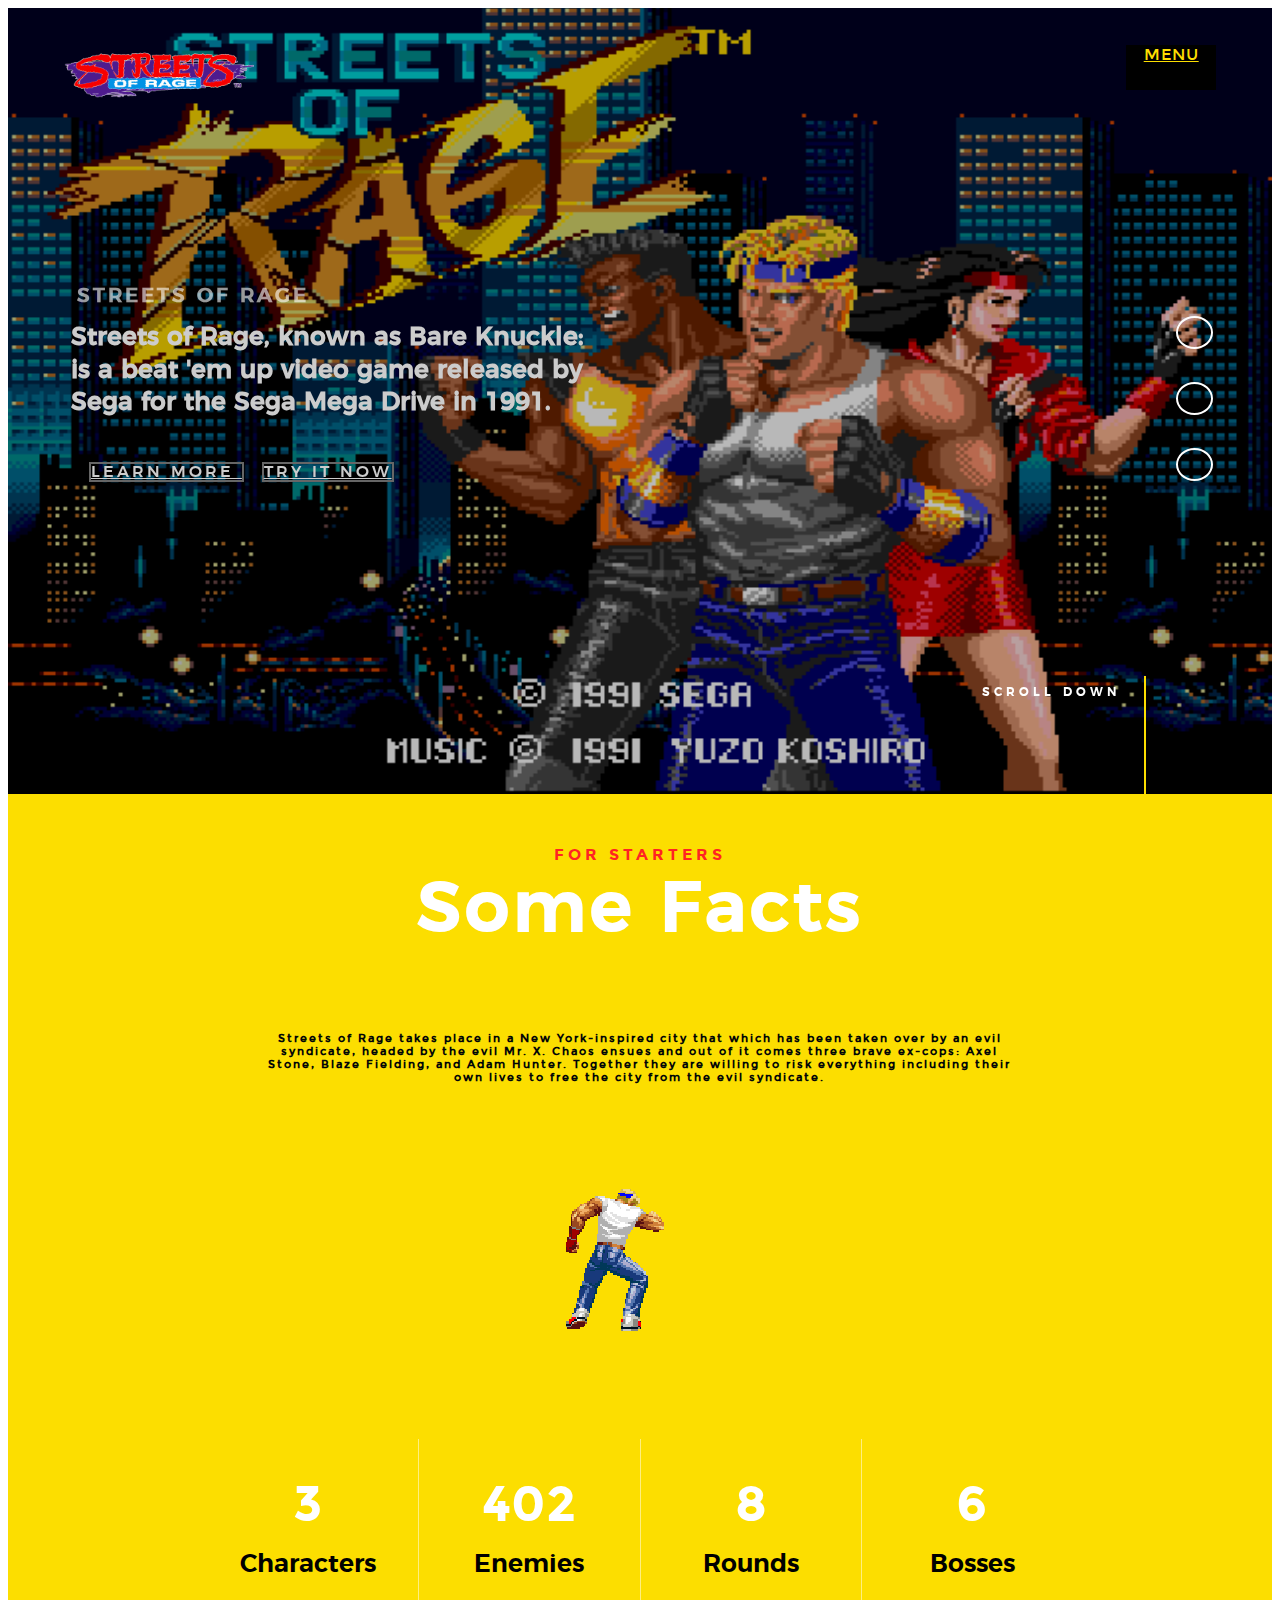
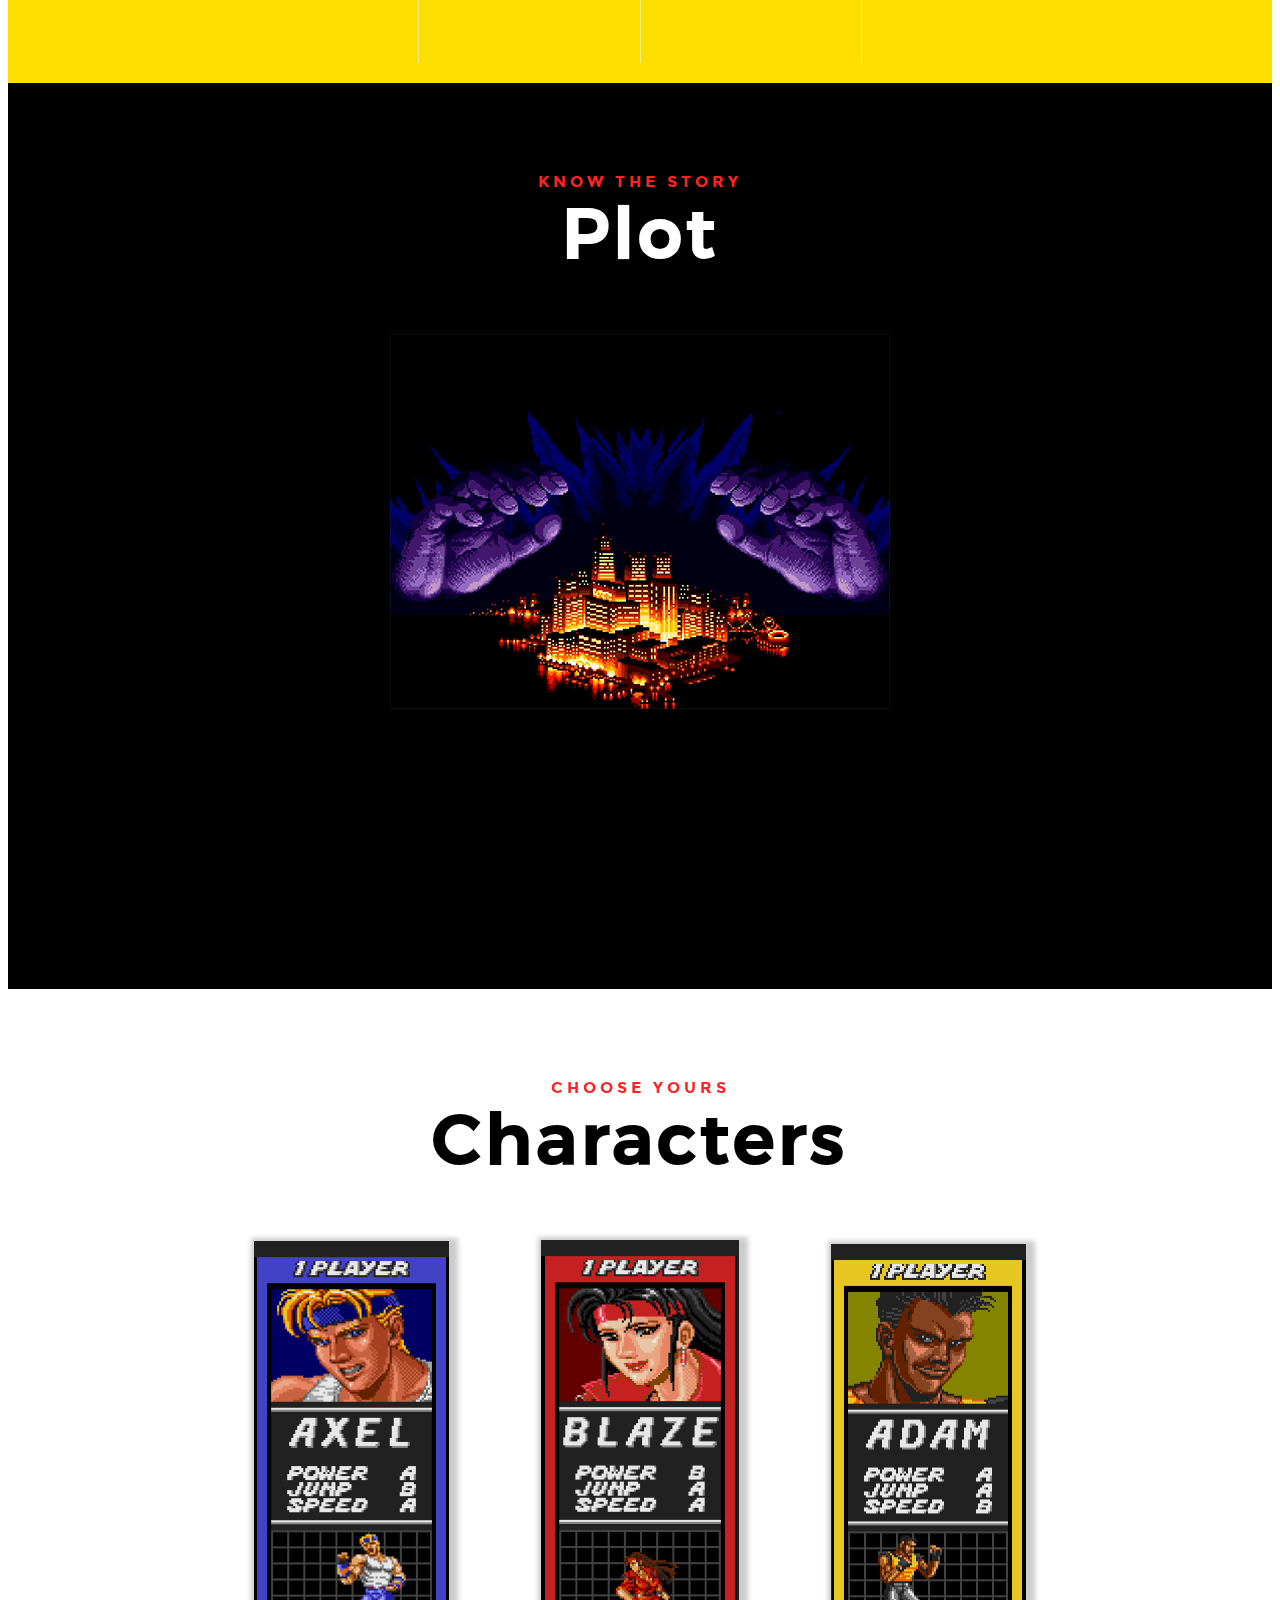
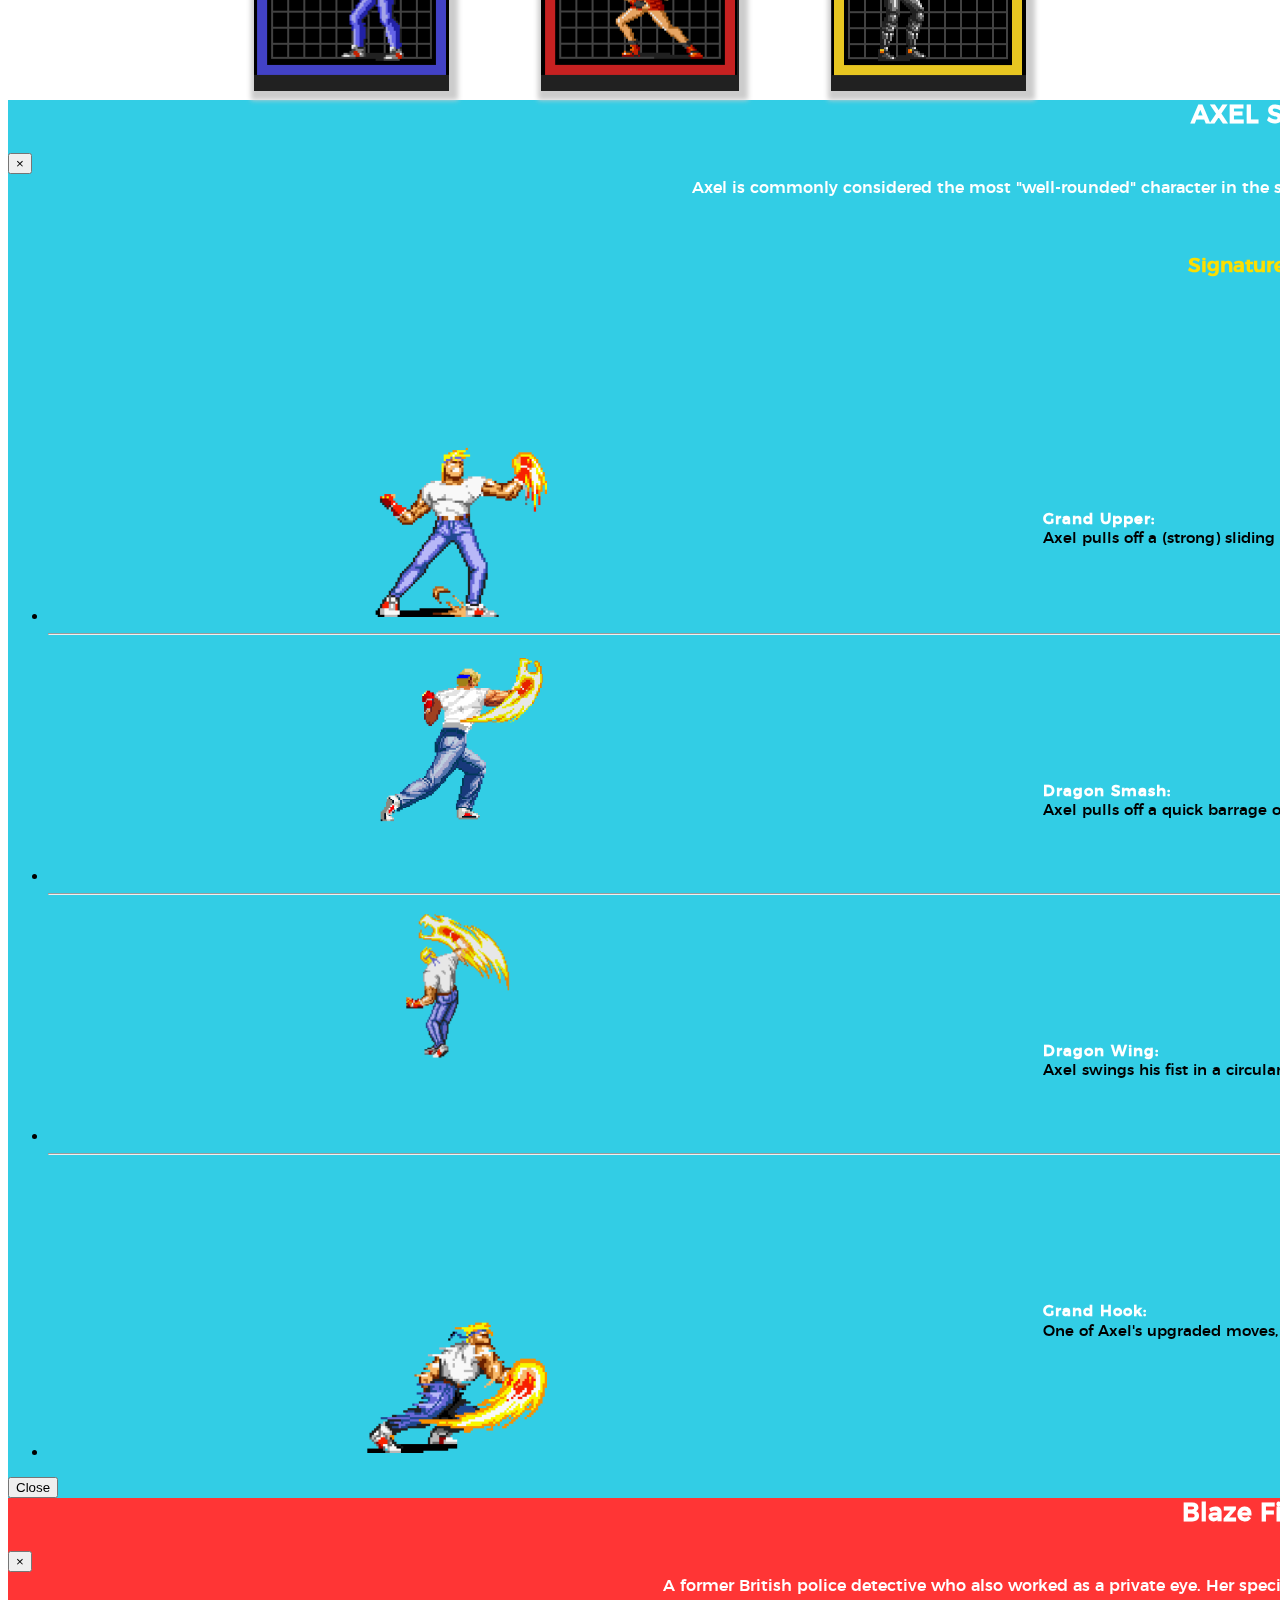
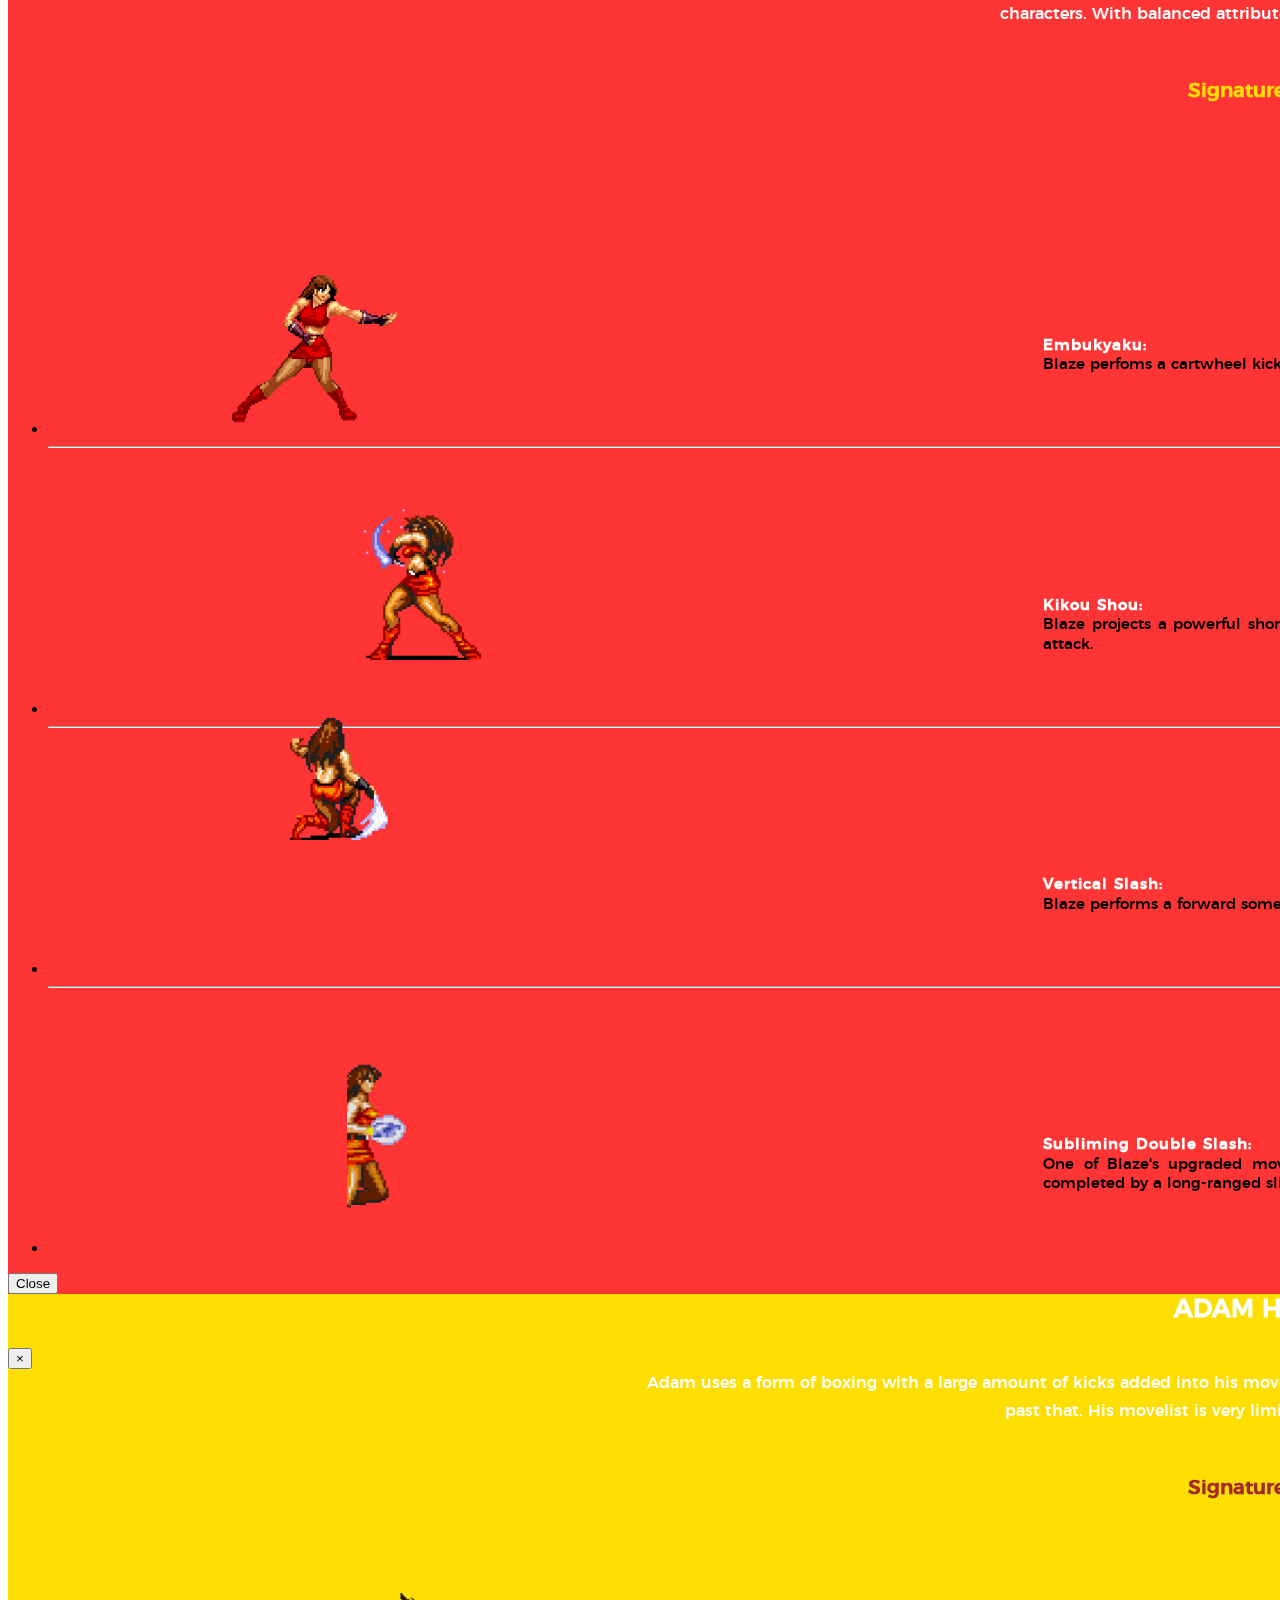
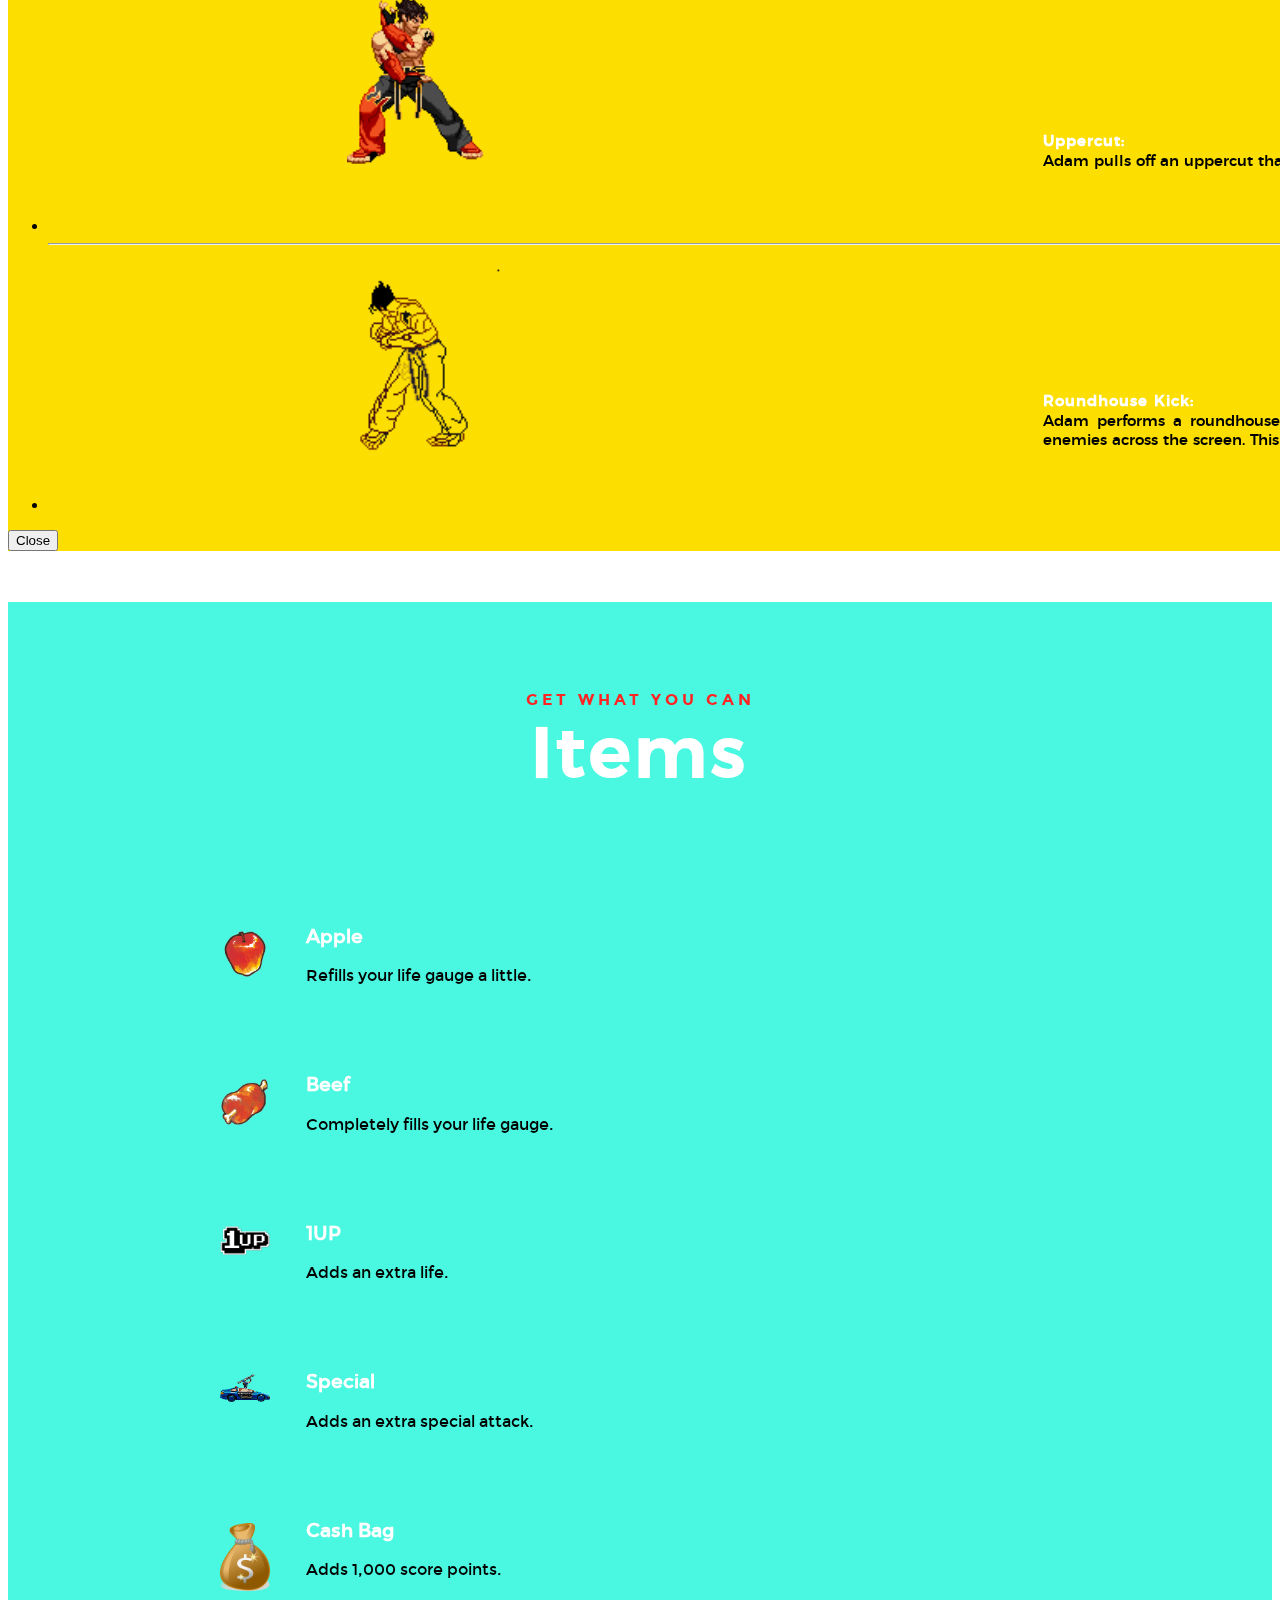
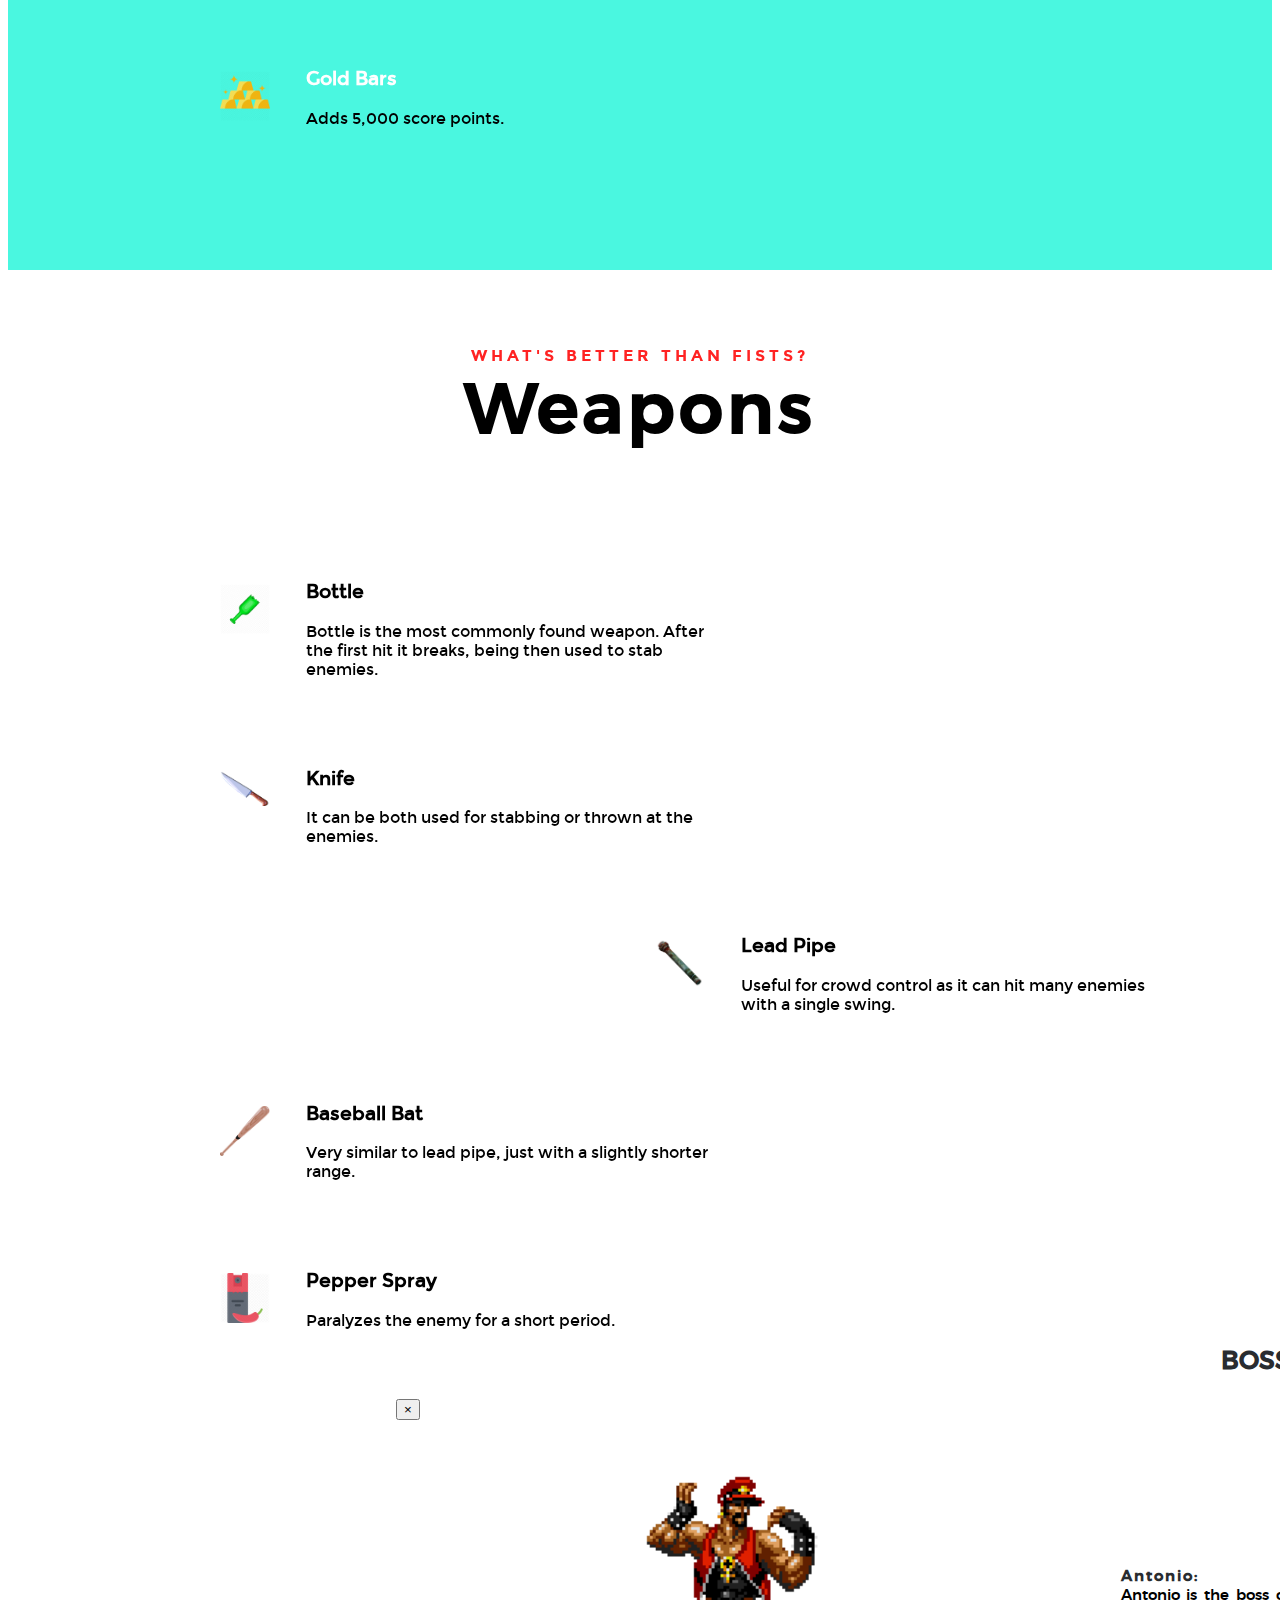
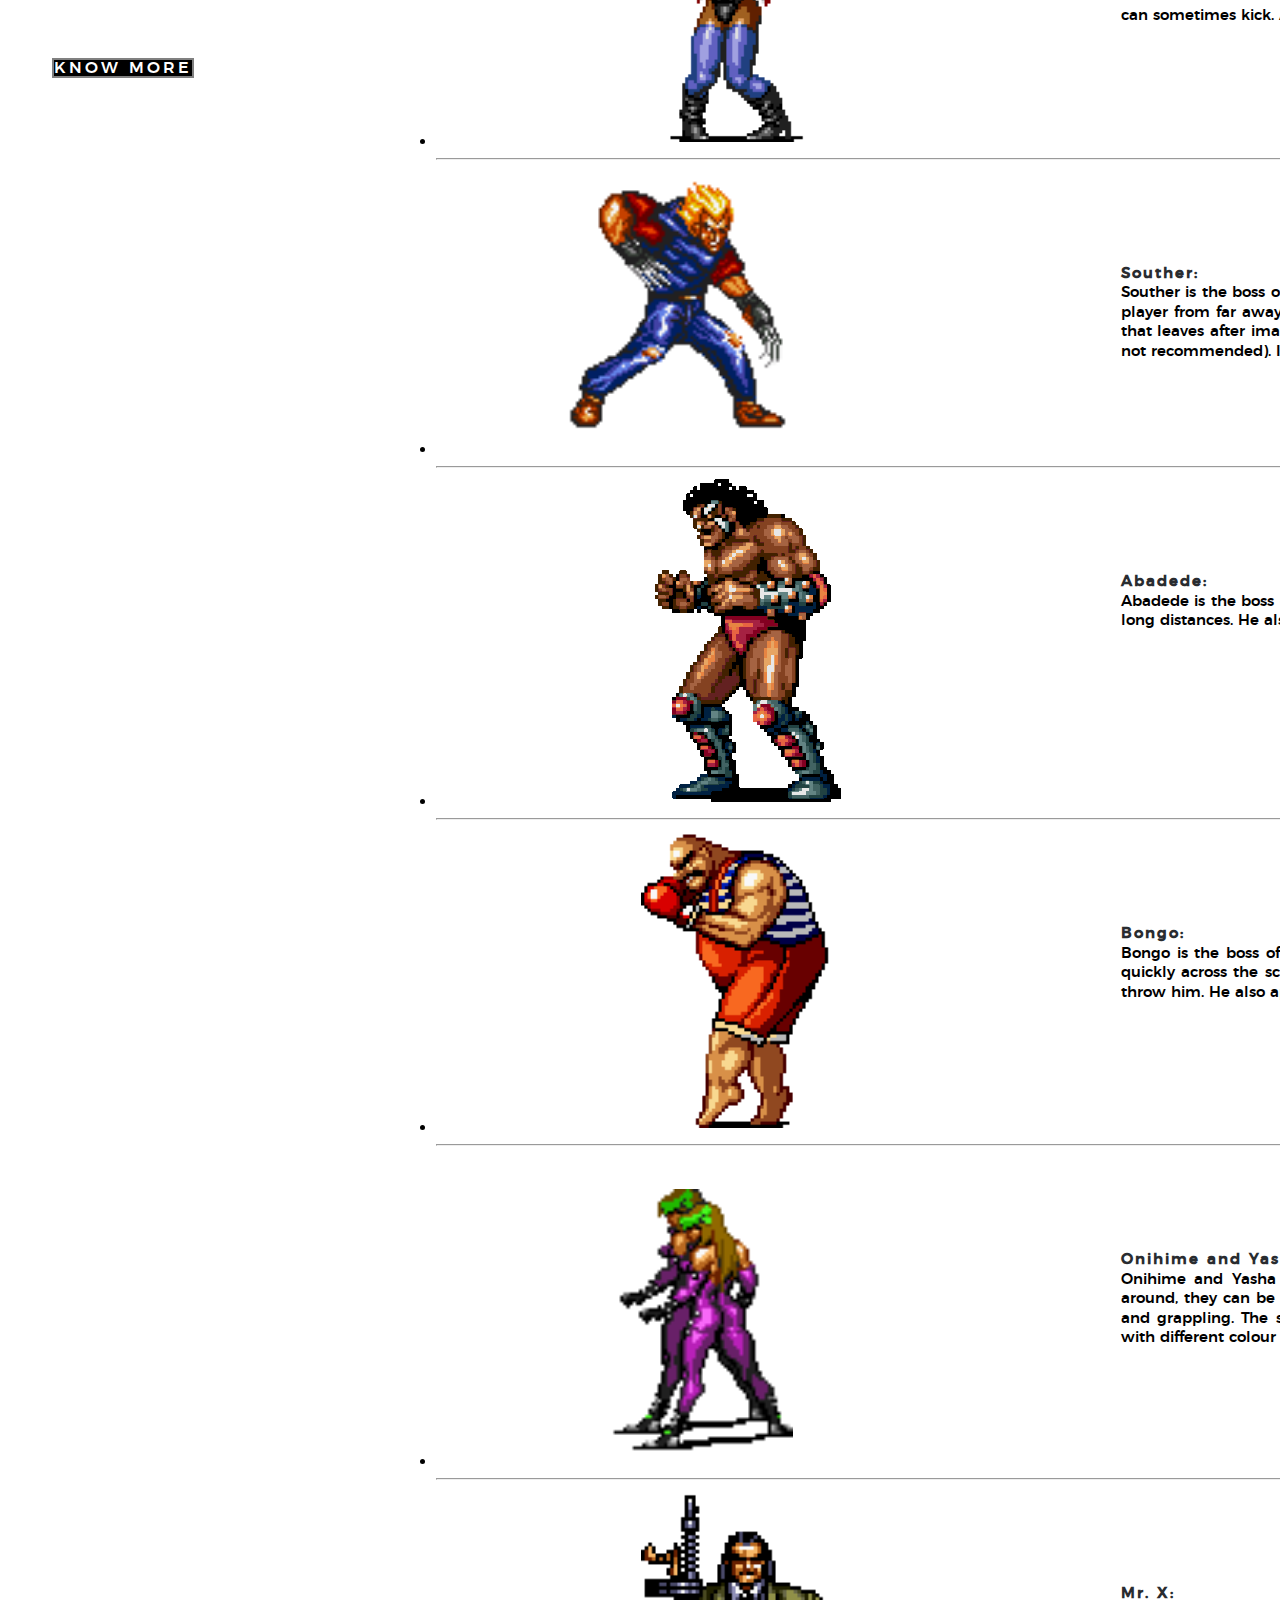
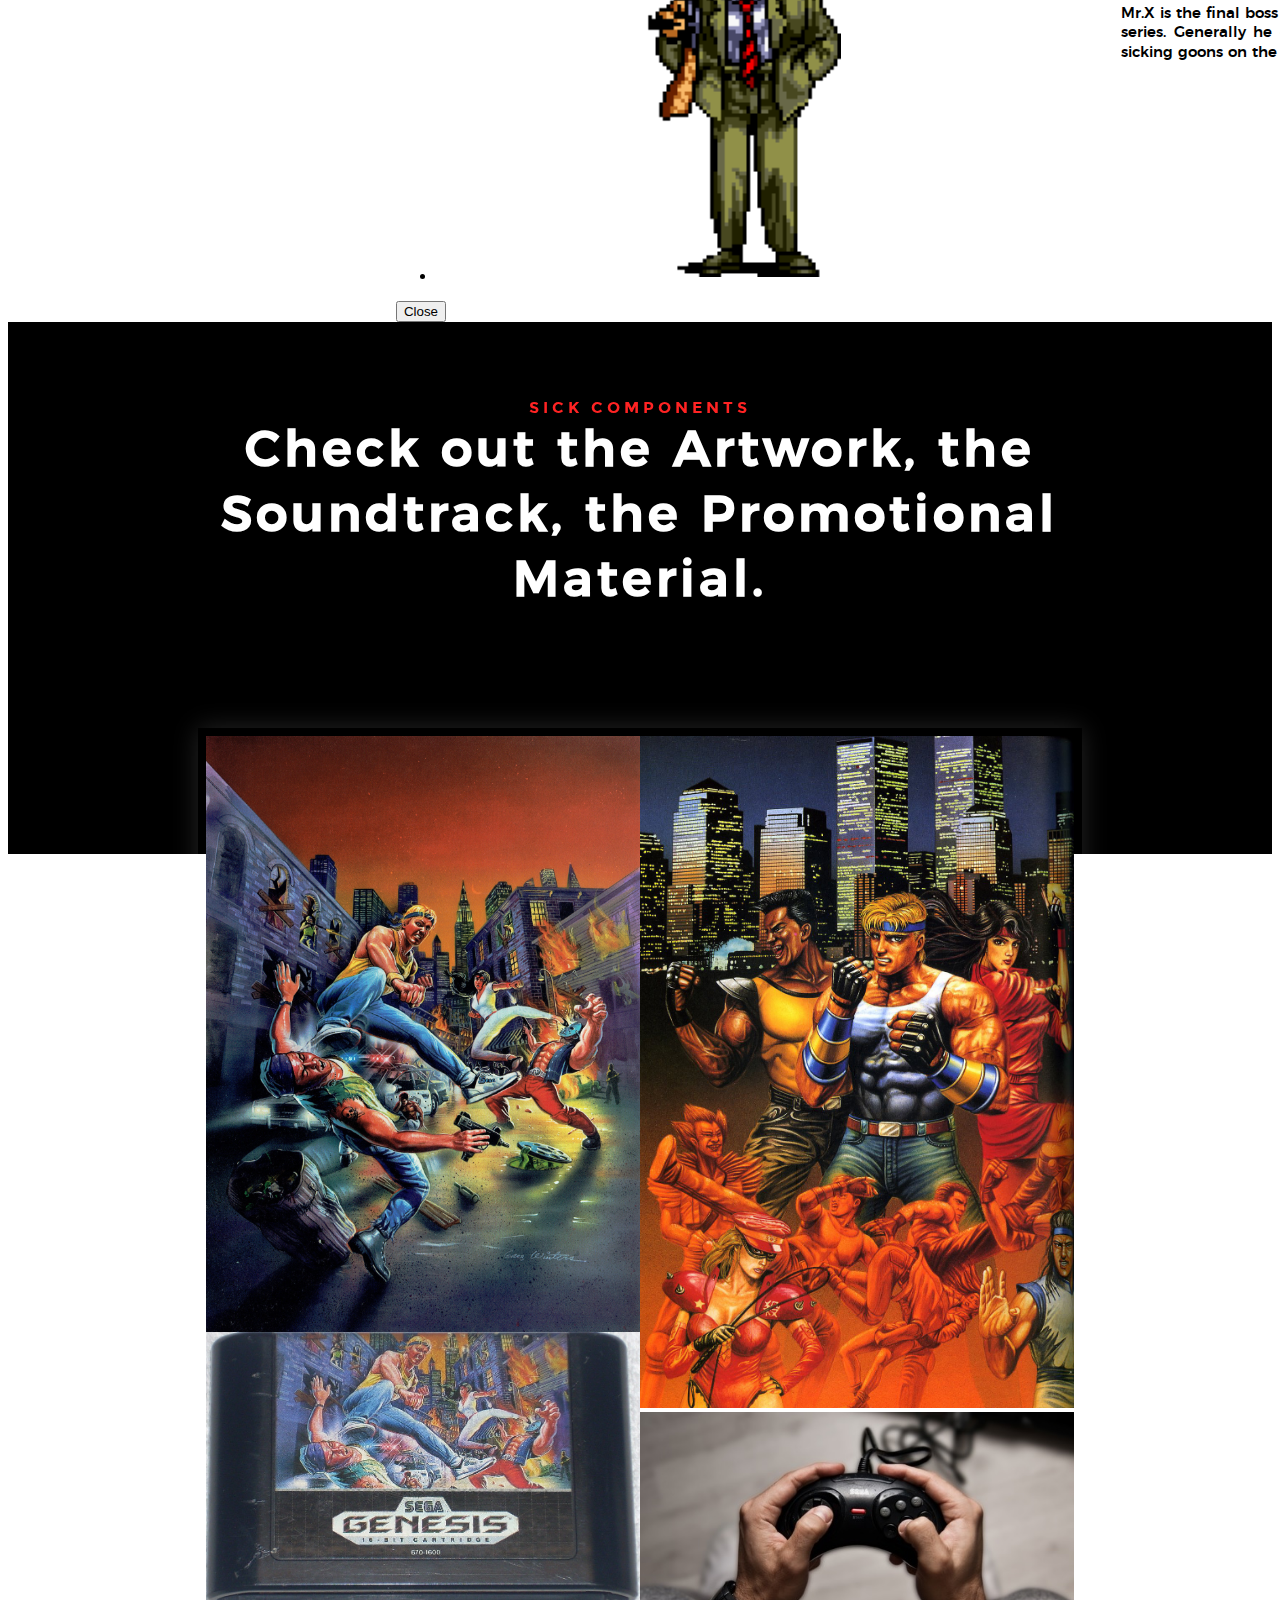
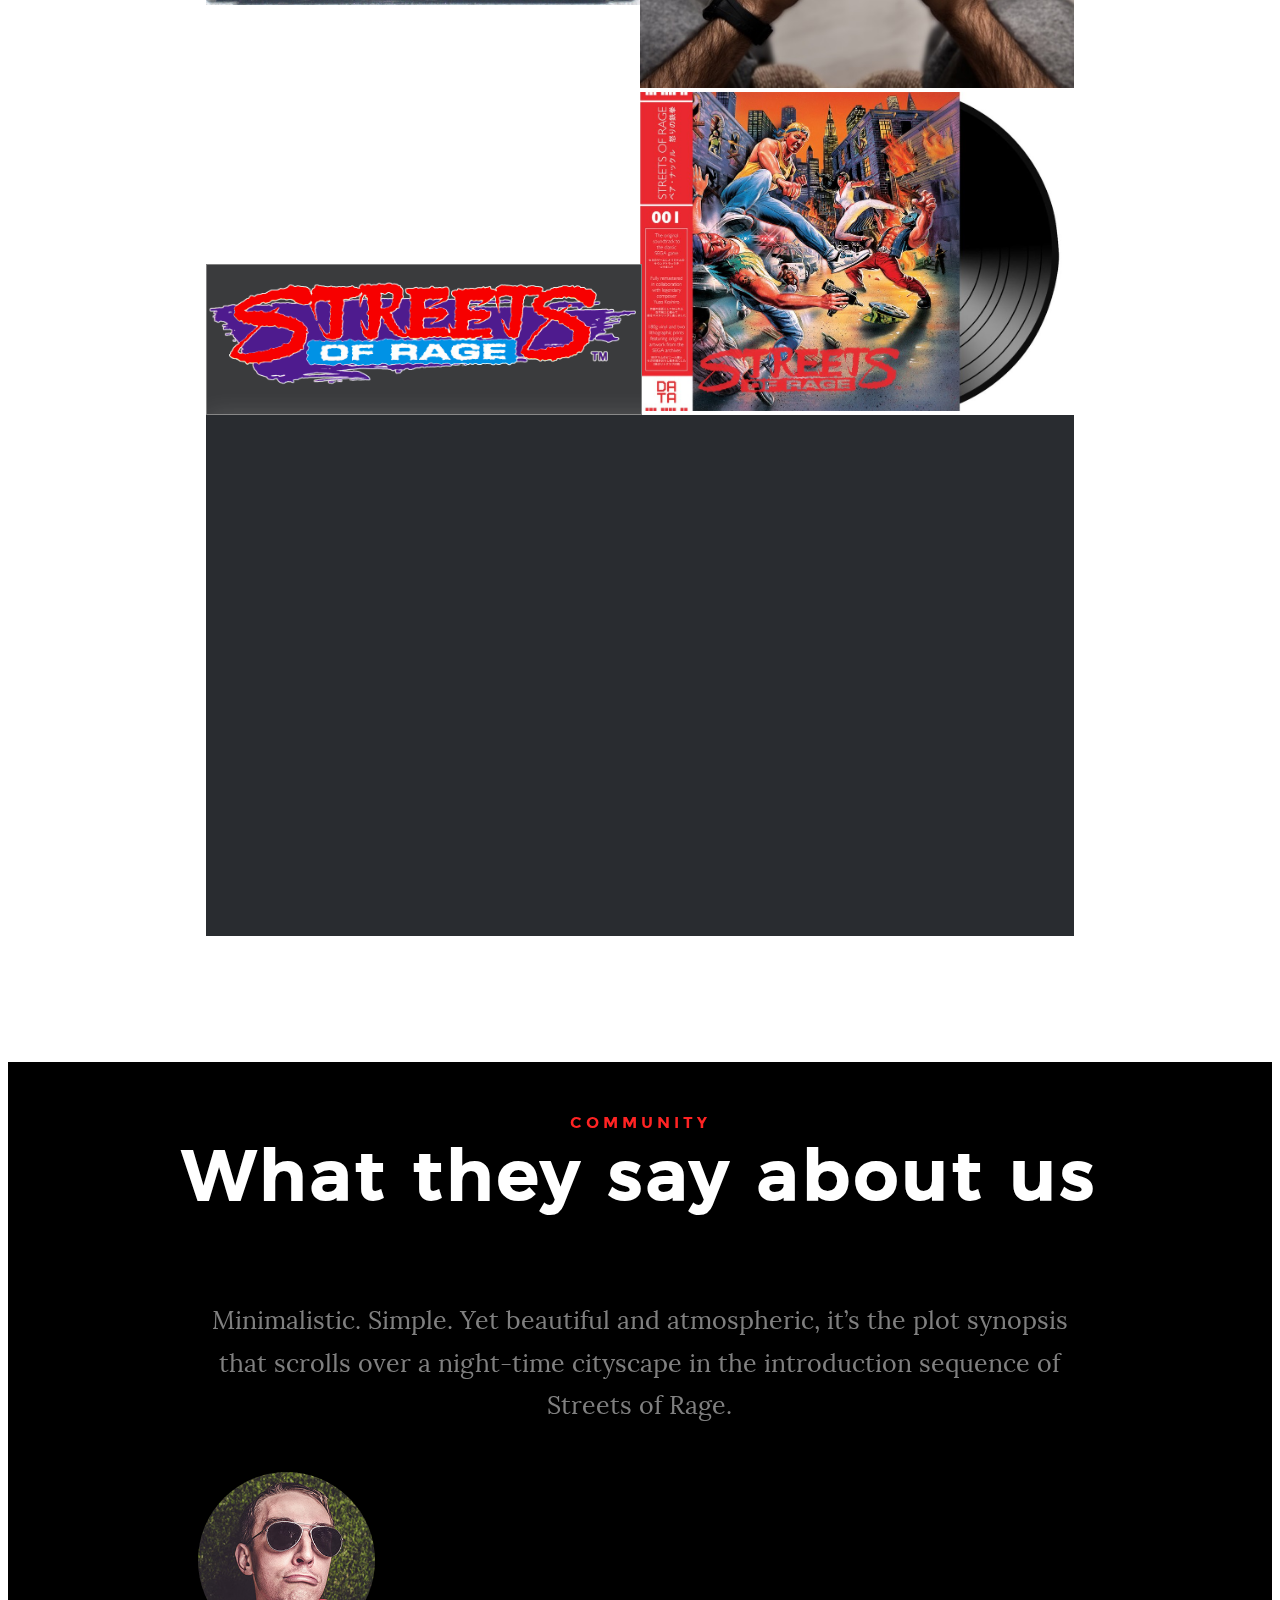
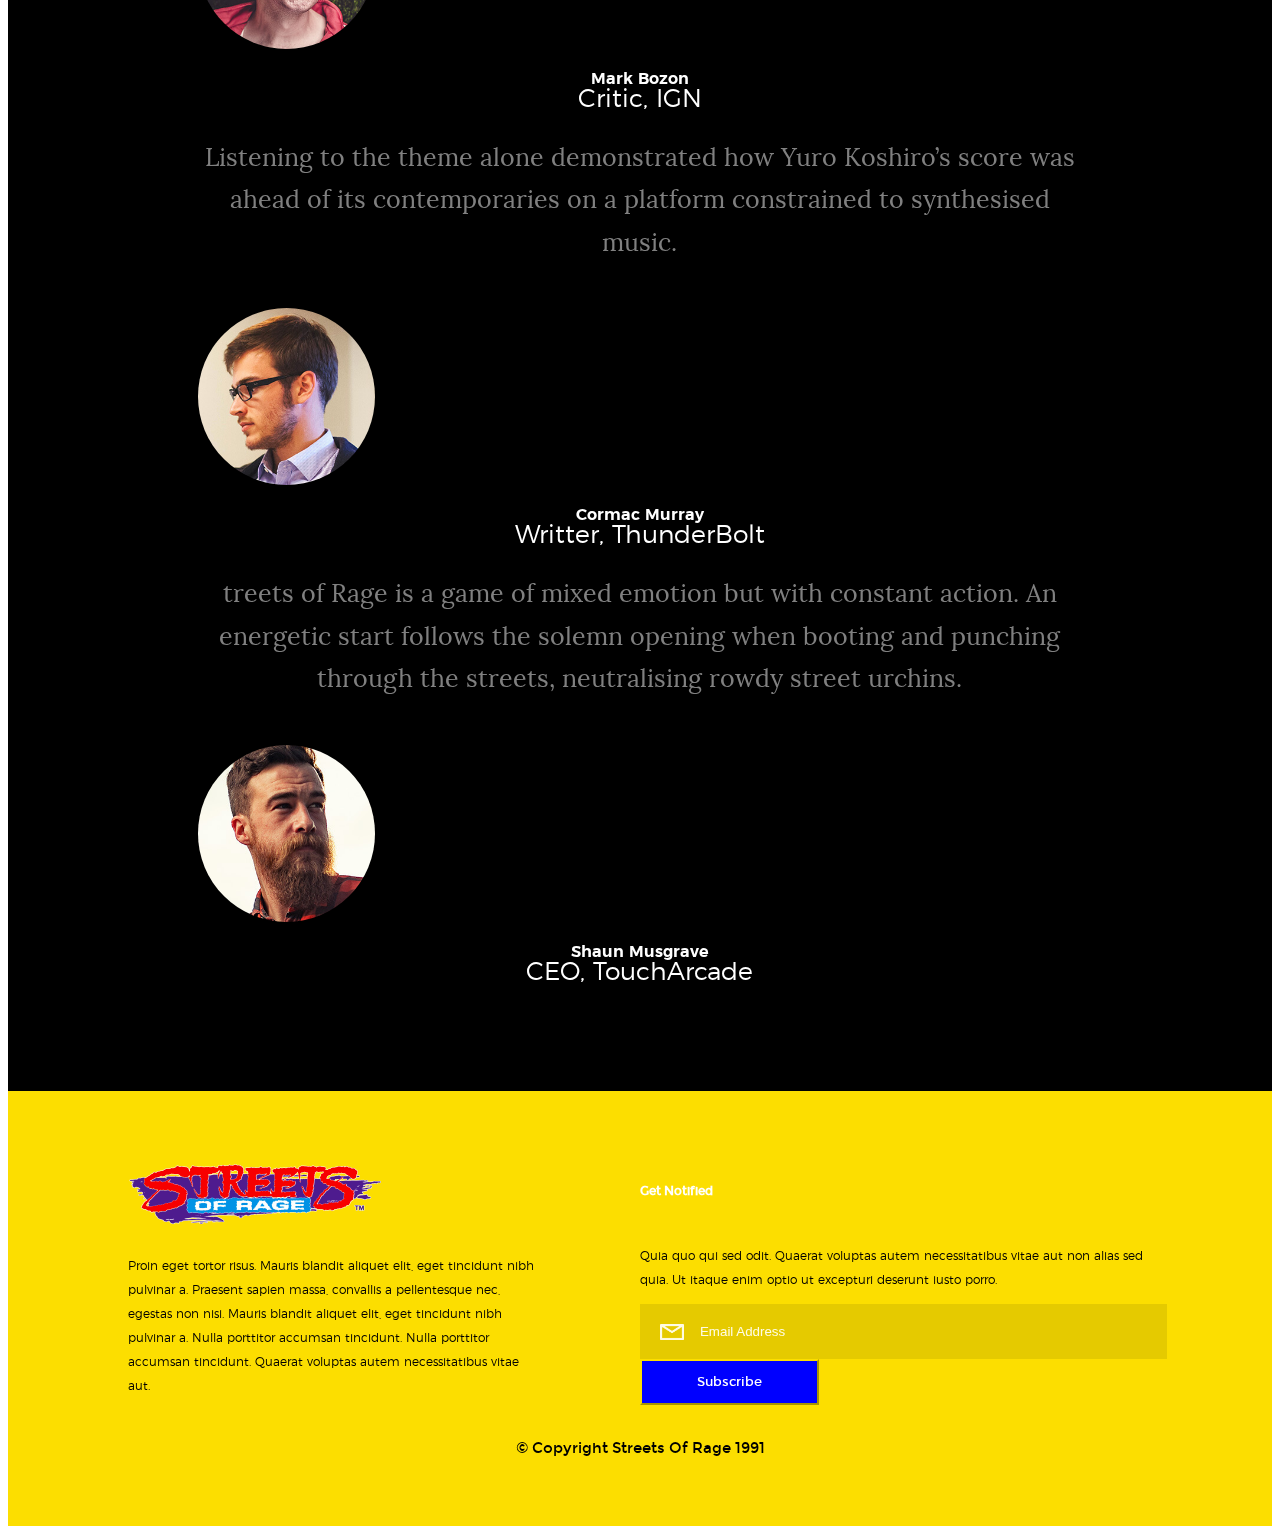
==== commit fb027801: "CONCLUIDO" ====
--- a/sor.html
+++ b/sor.html
@@ -3,11 +3,11 @@
 	<head>
 		
 		<meta charset="utf-8">
+		<meta name="author" content="João Amado">
 		<meta name="viewport" content="width=device-width, initial-scale=1">
 		<link rel="stylesheet" href="https://use.fontawesome.com/releases/v5.0.10/css/all.css" integrity="sha384-+d0P83n9kaQMCwj8F4RJB66tzIwOKmrdb46+porD/OvrJ+37WqIM7UoBtwHO6Nlg" crossorigin="anonymous">
 		<link rel="stylesheet" href="https://stackpath.bootstrapcdn.com/bootstrap/4.1.0/css/bootstrap.min.css" integrity="sha384-9gVQ4dYFwwWSjIDZnLEWnxCjeSWFphJiwGPXr1jddIhOegiu1FwO5qRGvFXOdJZ4" crossorigin="anonymous">
 		<link href="https://cdn.rawgit.com/michalsnik/aos/2.1.1/dist/aos.css" rel="stylesheet">
-		<link rel="stylesheet" href="https://cdnjs.cloudflare.com/ajax/libs/lightbox2/2.10.0/css/lightbox.min.css" />
 		<link rel="stylesheet" href="https://cdnjs.cloudflare.com/ajax/libs/venobox/1.8.3/venobox.min.css" integrity="sha256-aIUopUhulONZ3xR+zS2HnUF+pTbxAXIYuzd//lwefvk=" crossorigin="anonymous" />
 		<link rel="stylesheet" href="https://cdnjs.cloudflare.com/ajax/libs/slick-carousel/1.9.0/slick.min.css" />
 		<link rel="stylesheet" href="https://cdnjs.cloudflare.com/ajax/libs/slick-carousel/1.9.0/slick-theme.min.css" />
--- a/css/sor.css
+++ b/css/sor.css
@@ -1,4 +1,6 @@
 @import url("fonts.css");
+/*AUTHOR João Amado*/
+
 /* ELEMENTOS TOP PAGE, LOGO BOTAO MENU*/
 .header {
     width: 100%;
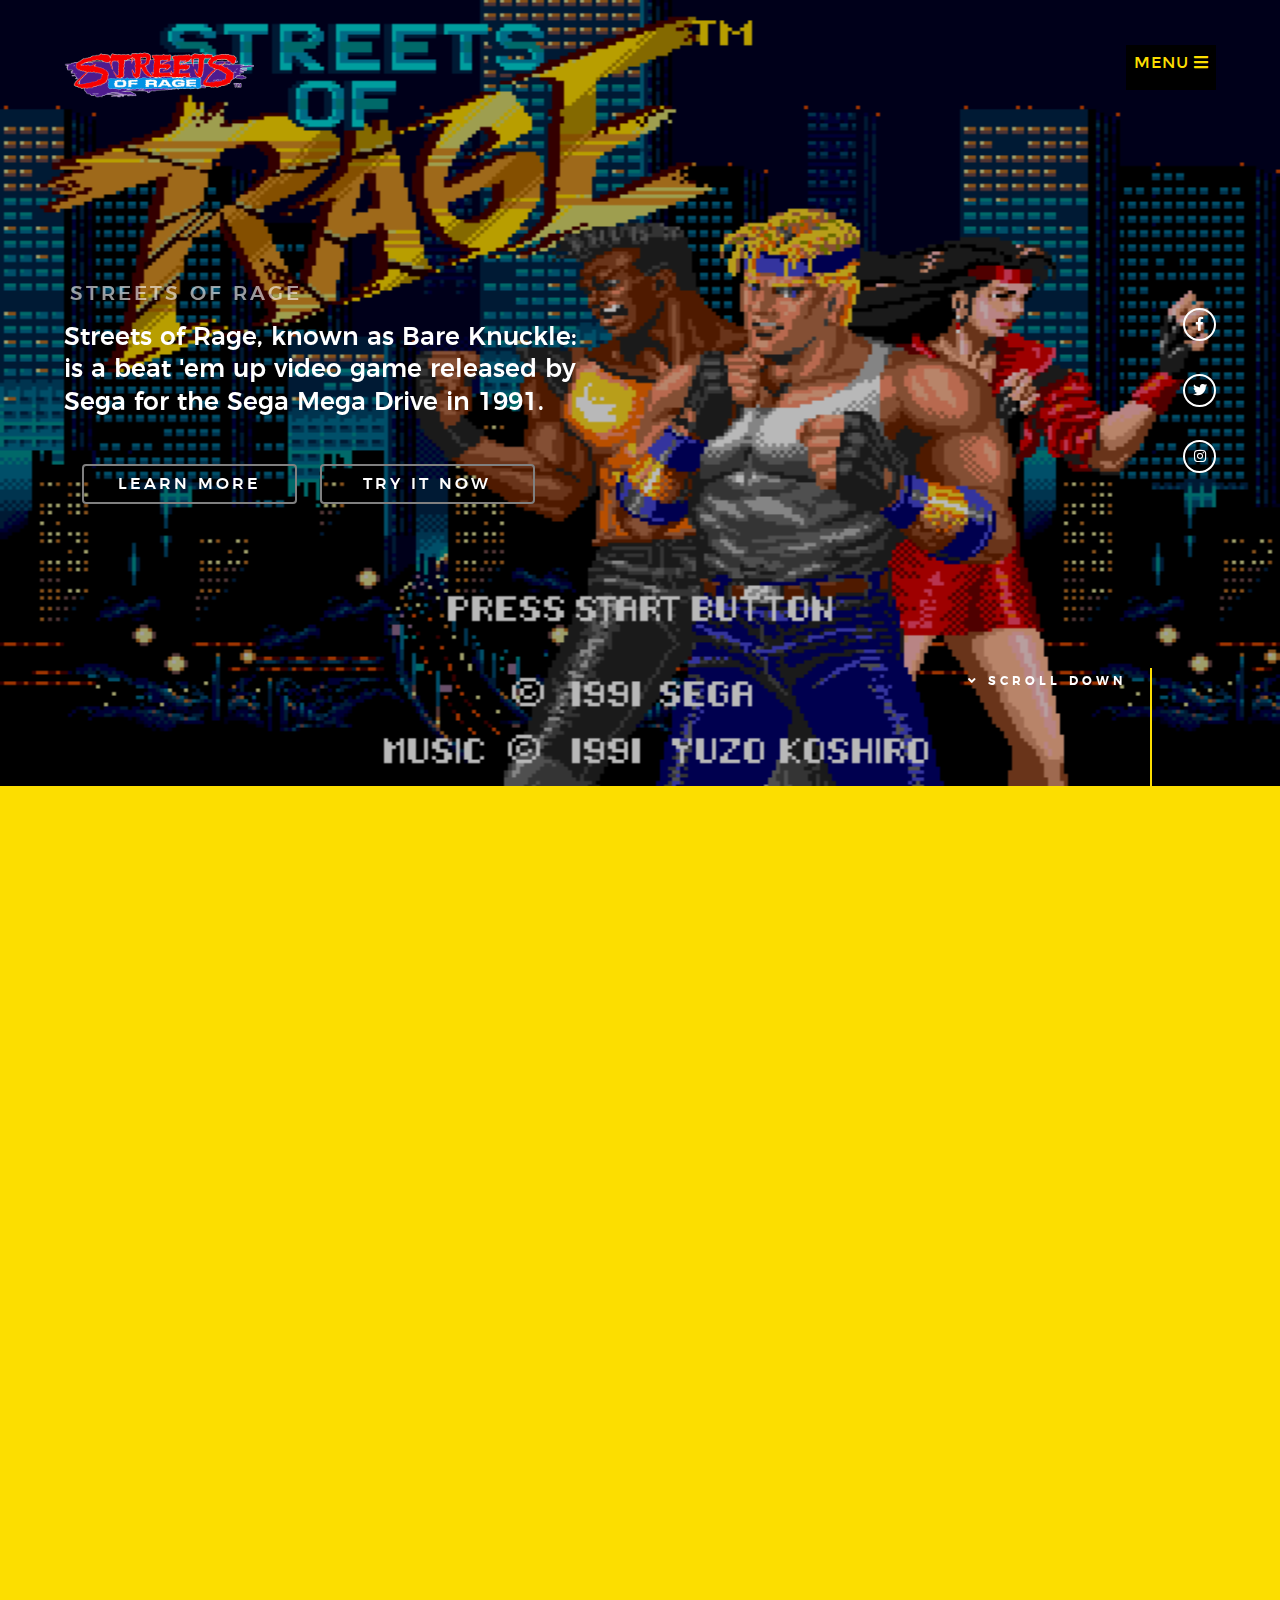
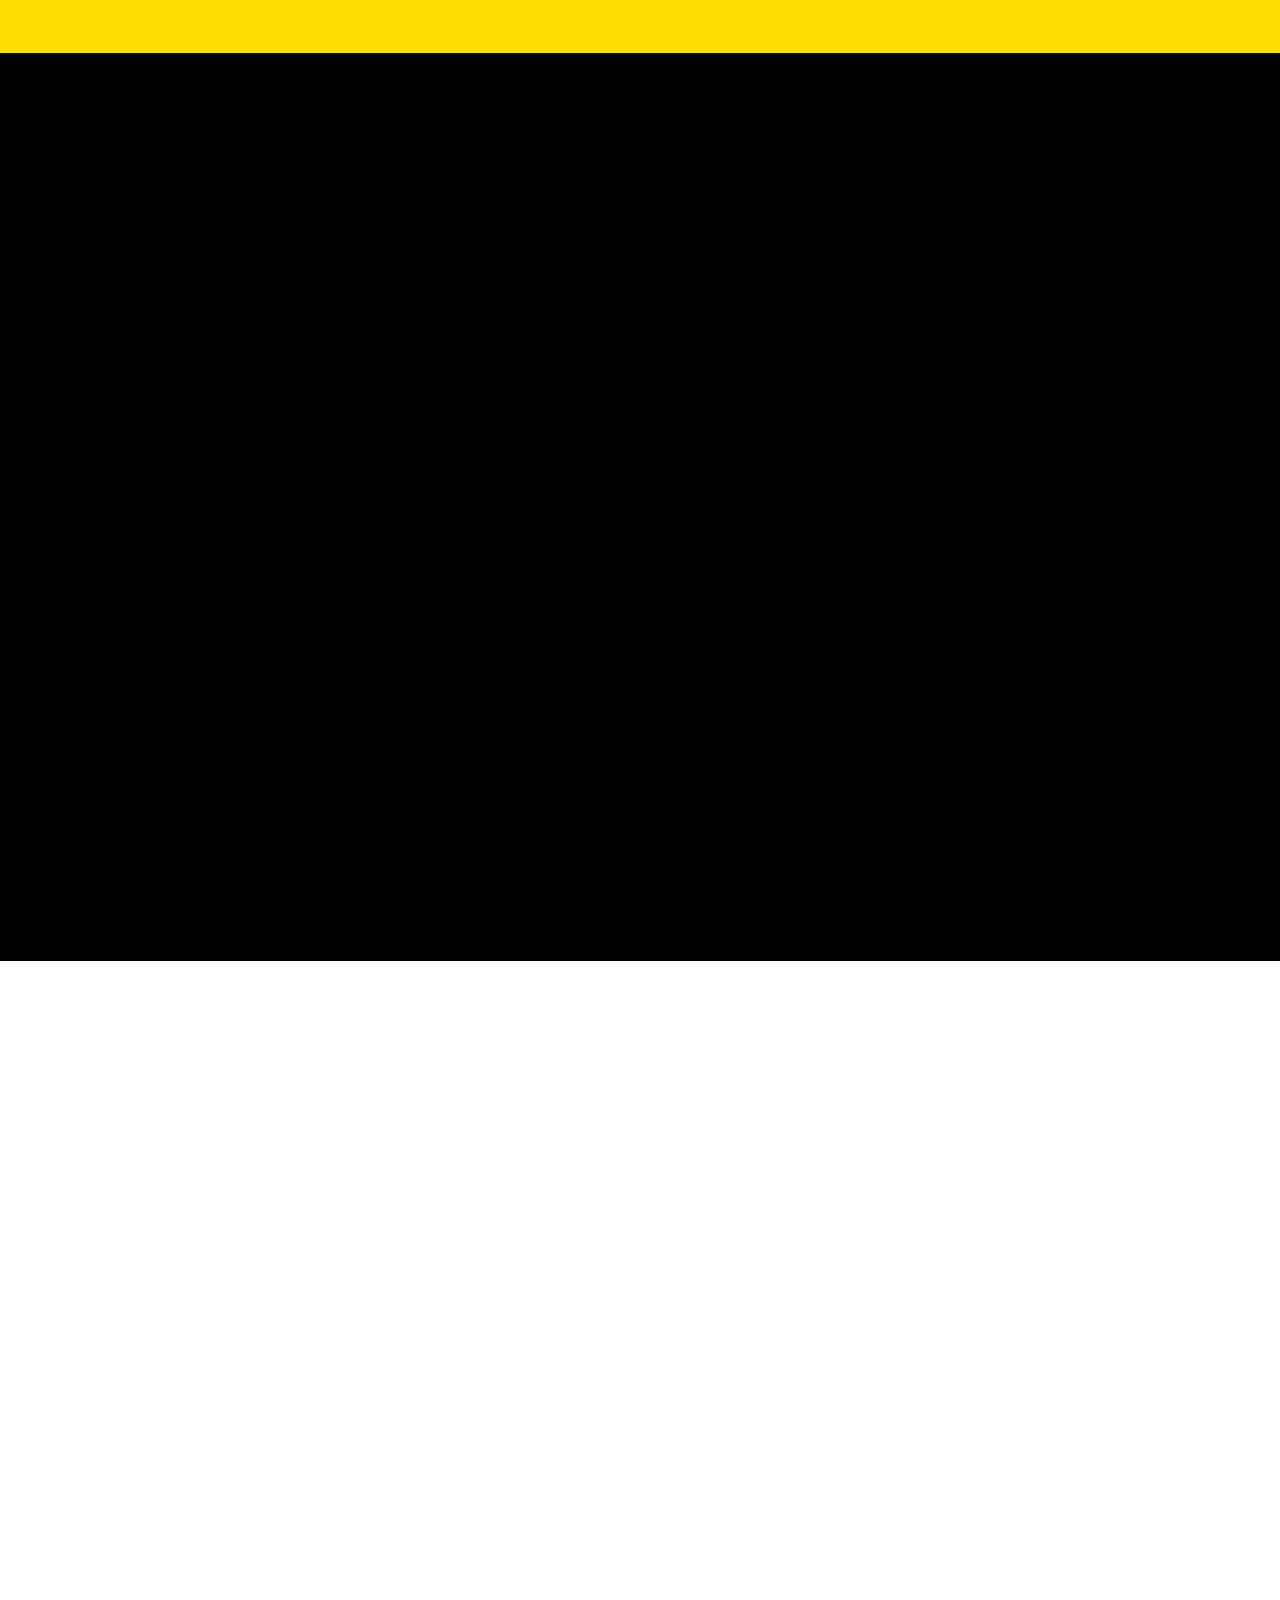
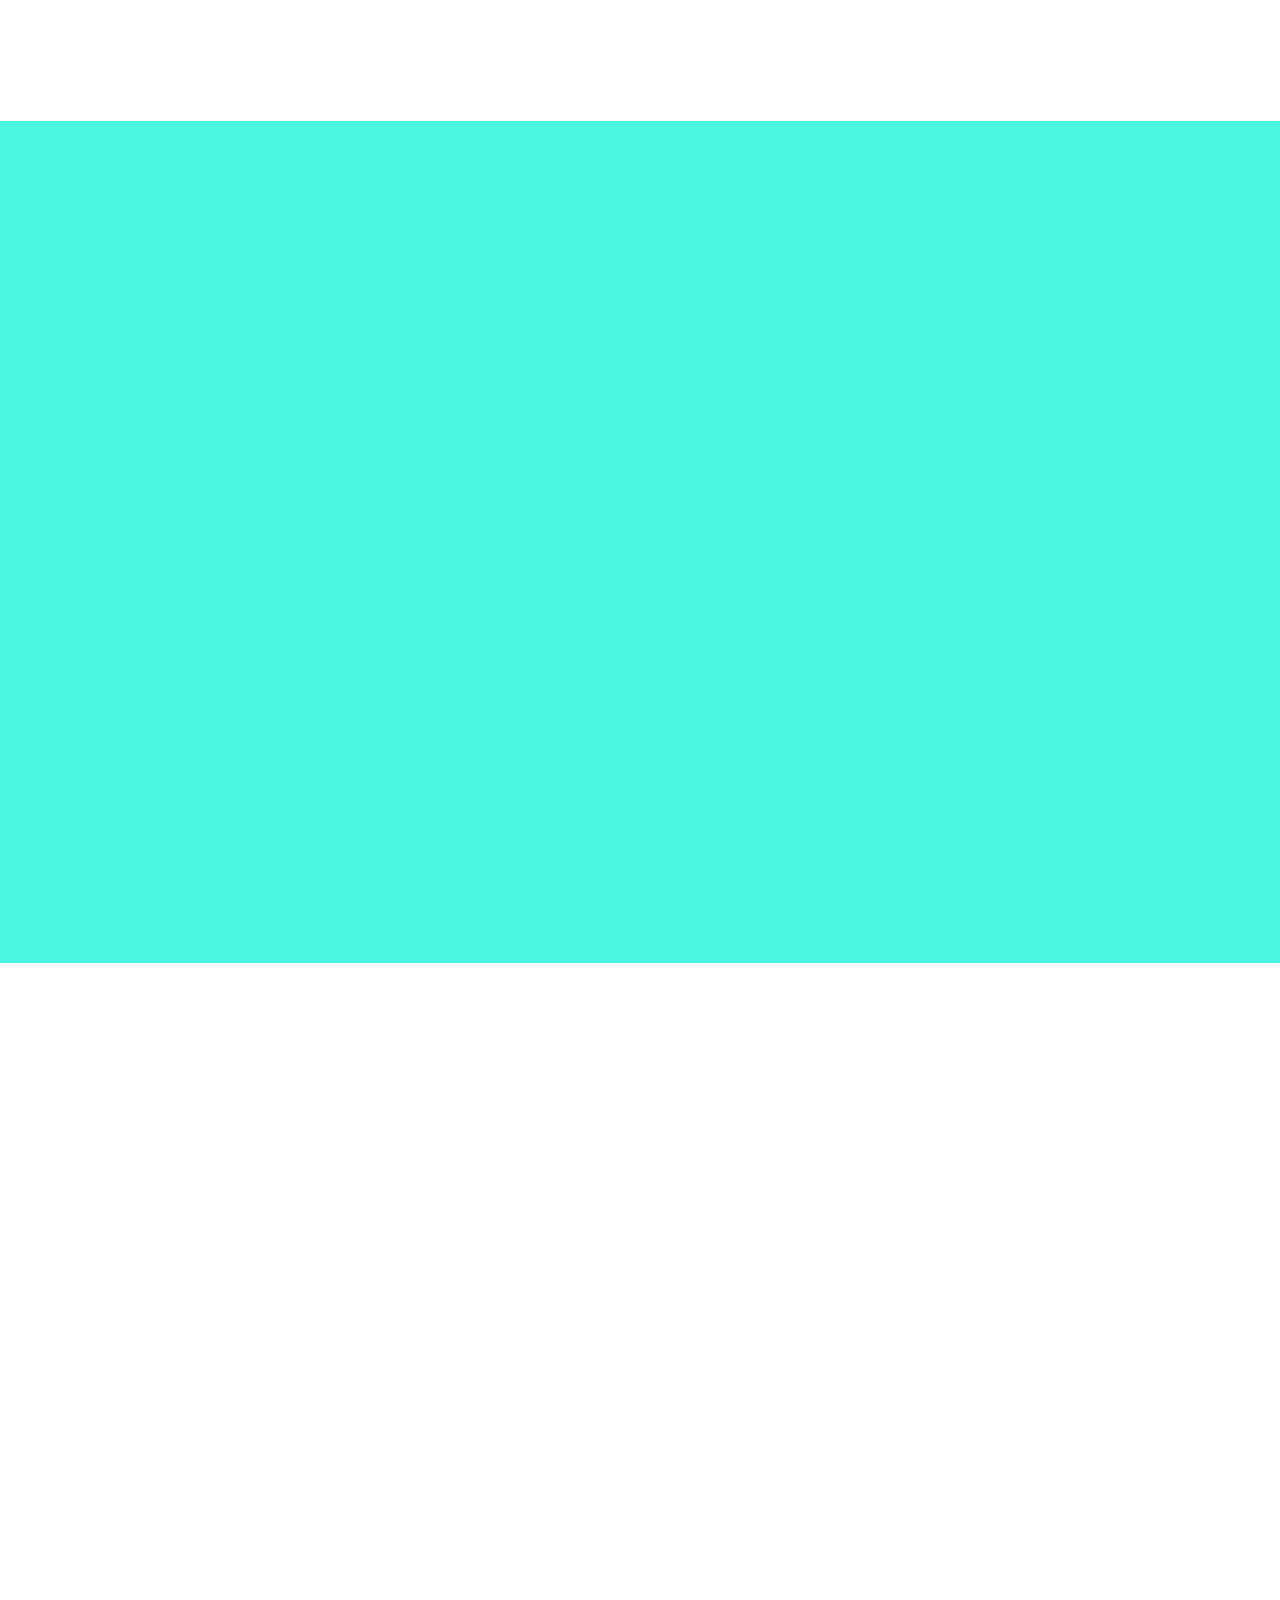
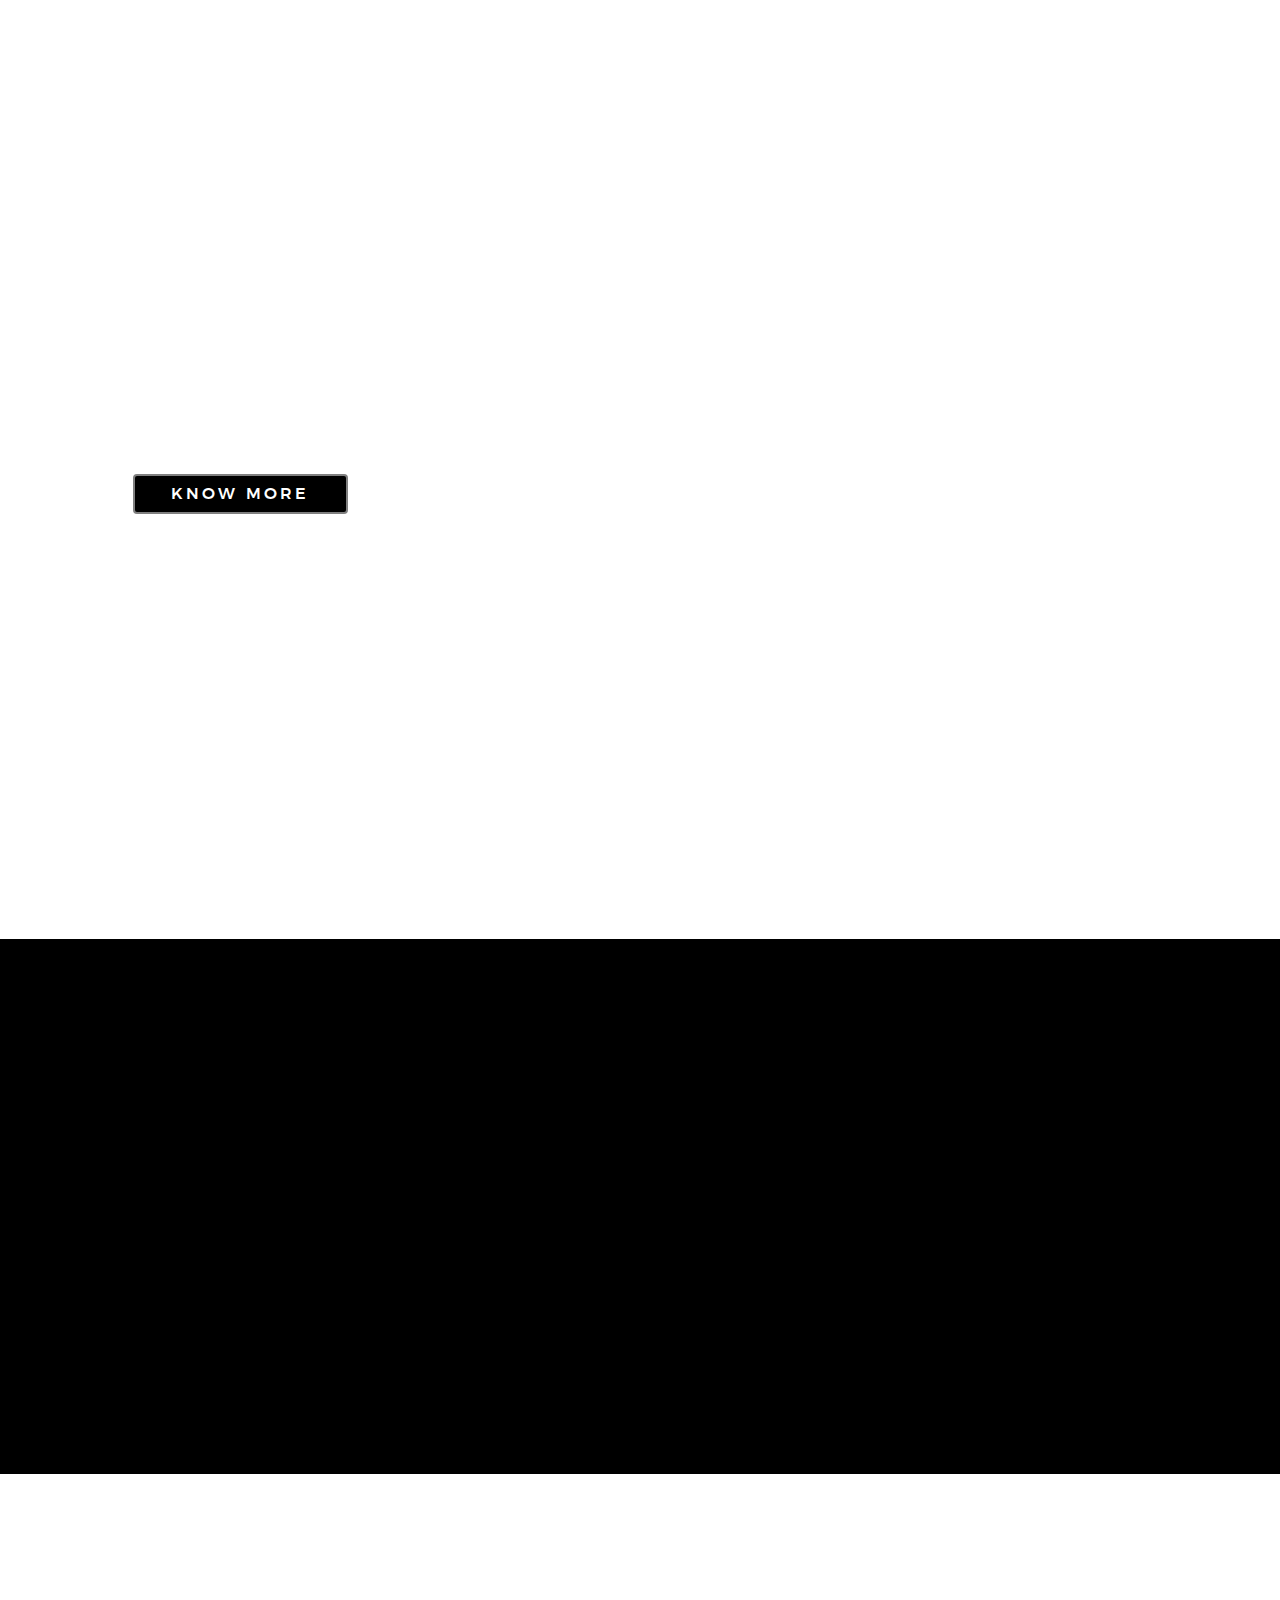
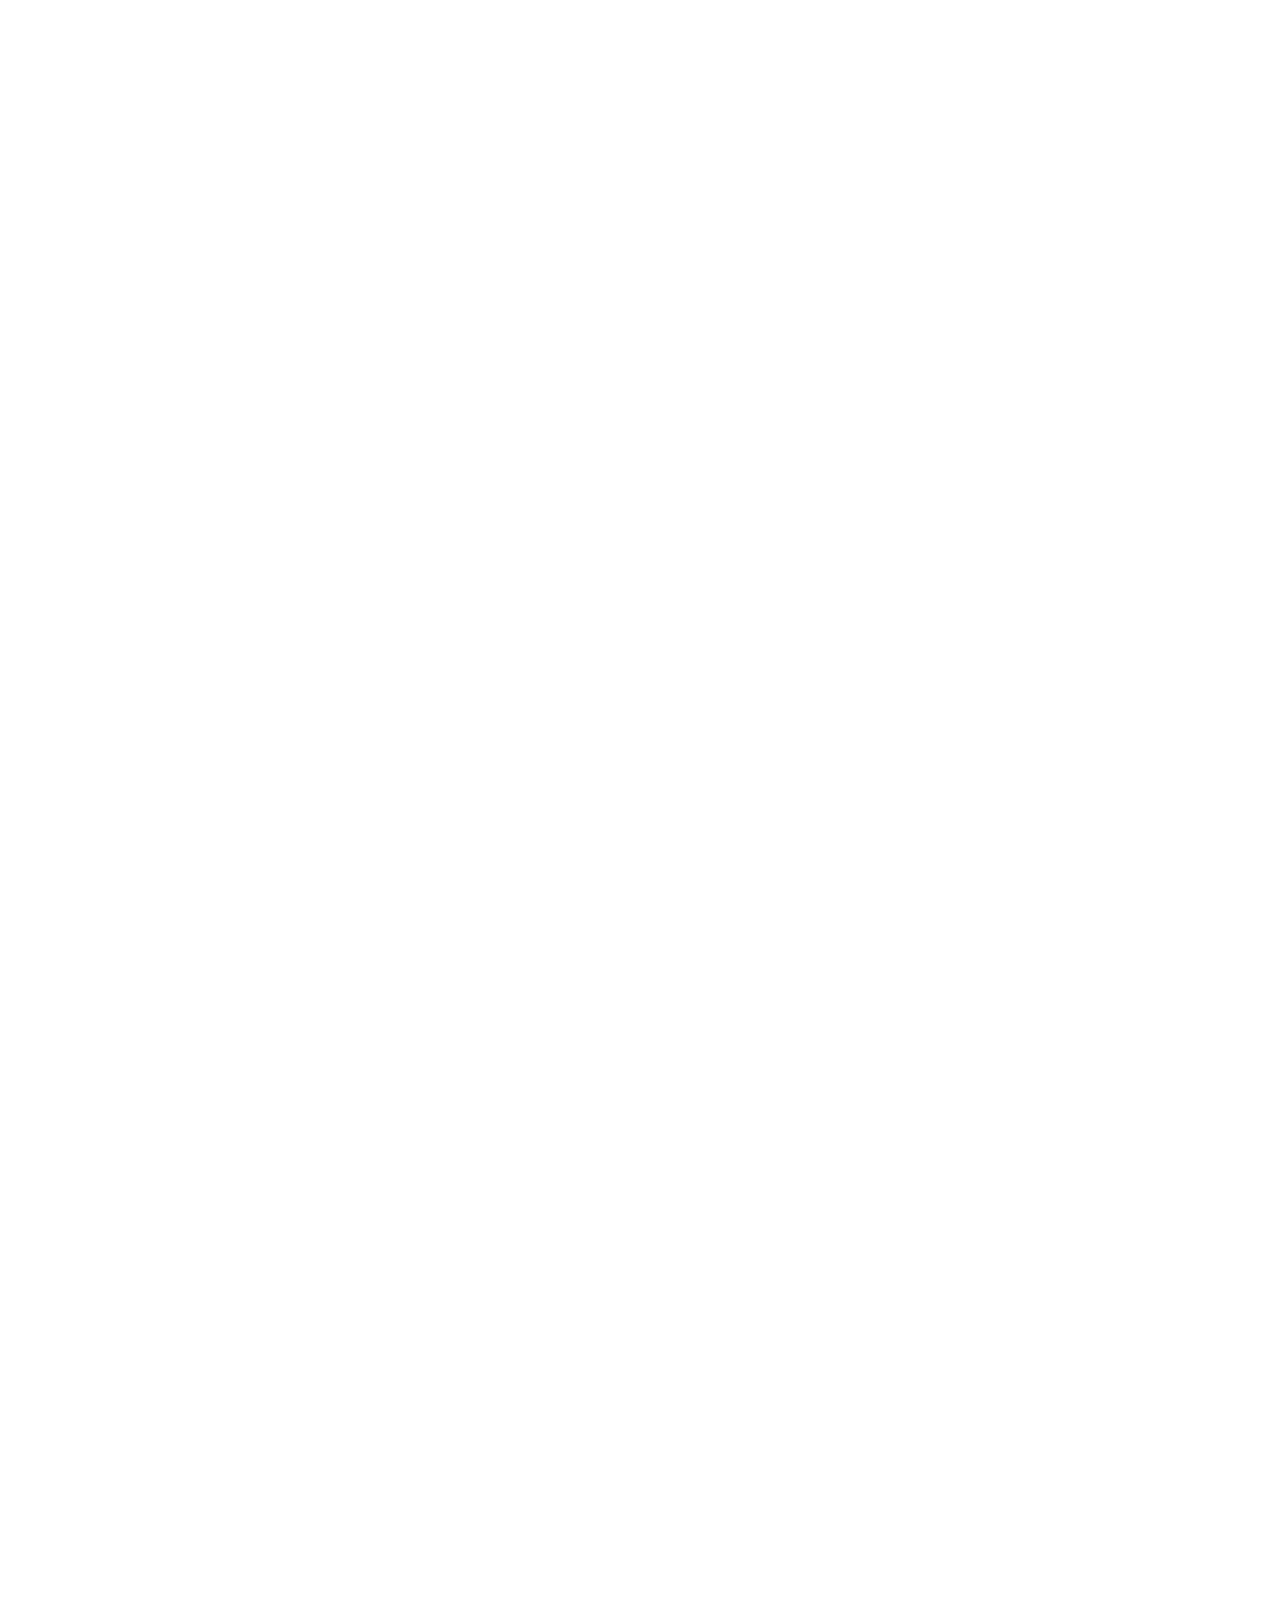
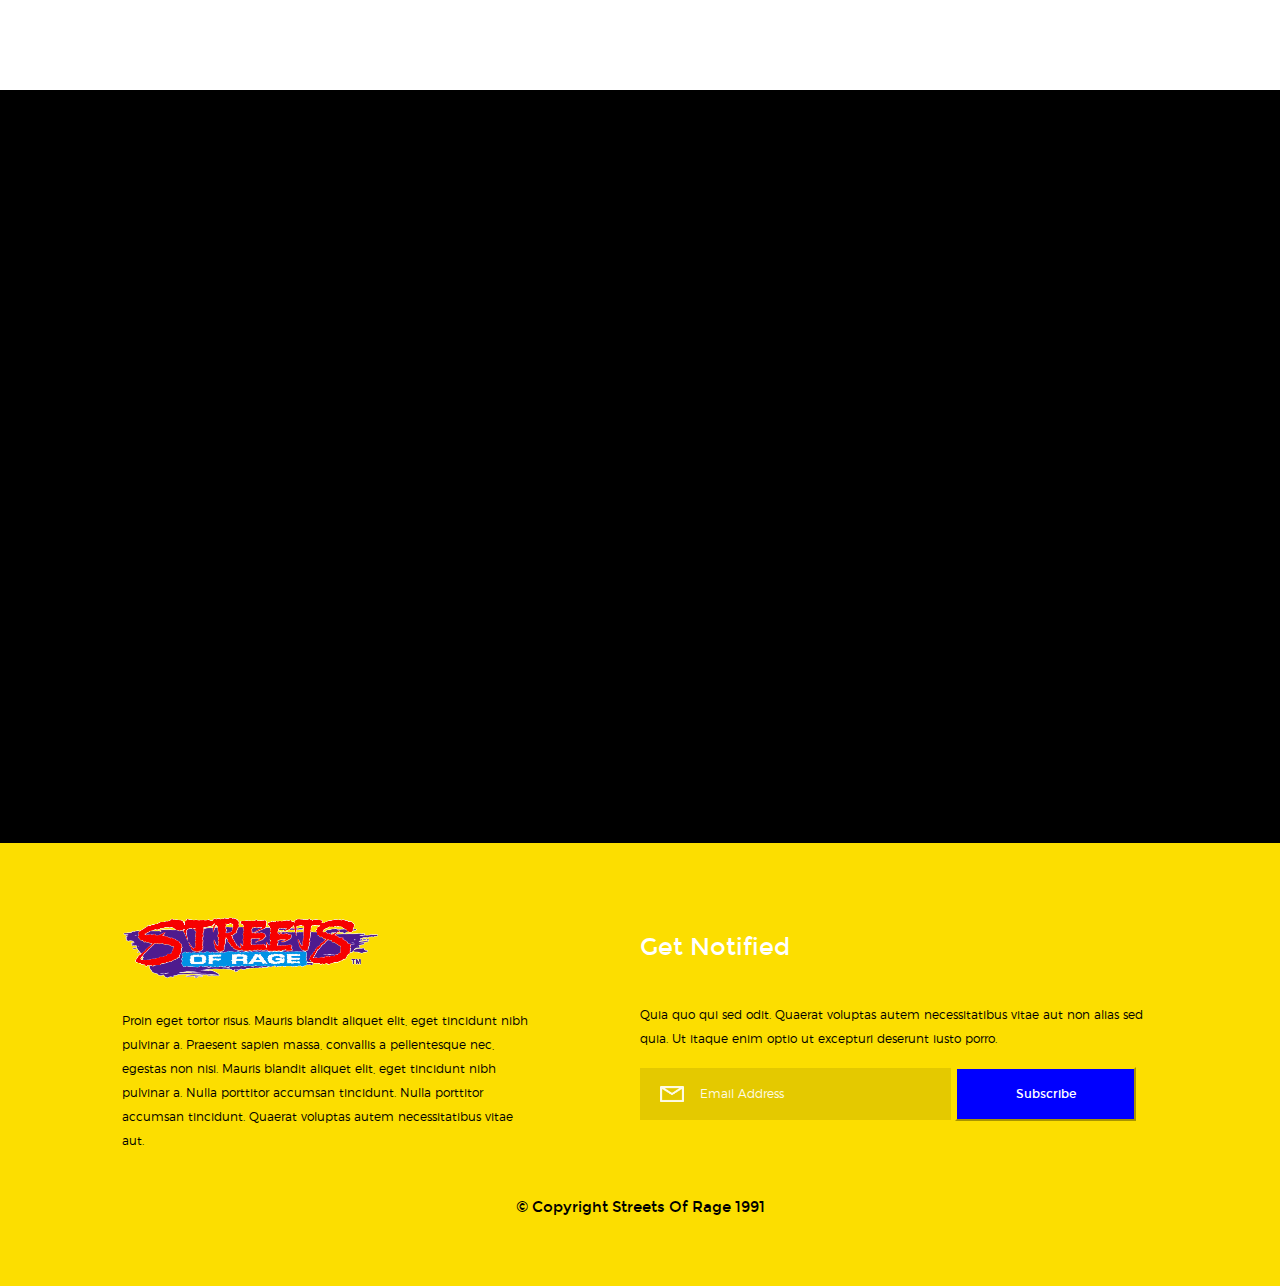
==== commit ba6e6541: "CONCLUIDO offline" ====
--- a/sor.html
+++ b/sor.html
@@ -2,15 +2,18 @@
 <html lang="en">
 	<head>
 		
-		<meta charset="utf-8">
-		<meta name="author" content="João Amado">
-		<meta name="viewport" content="width=device-width, initial-scale=1">
-		<link rel="stylesheet" href="https://use.fontawesome.com/releases/v5.0.10/css/all.css" integrity="sha384-+d0P83n9kaQMCwj8F4RJB66tzIwOKmrdb46+porD/OvrJ+37WqIM7UoBtwHO6Nlg" crossorigin="anonymous">
-		<link rel="stylesheet" href="https://stackpath.bootstrapcdn.com/bootstrap/4.1.0/css/bootstrap.min.css" integrity="sha384-9gVQ4dYFwwWSjIDZnLEWnxCjeSWFphJiwGPXr1jddIhOegiu1FwO5qRGvFXOdJZ4" crossorigin="anonymous">
-		<link href="https://cdn.rawgit.com/michalsnik/aos/2.1.1/dist/aos.css" rel="stylesheet">
-		<link rel="stylesheet" href="https://cdnjs.cloudflare.com/ajax/libs/venobox/1.8.3/venobox.min.css" integrity="sha256-aIUopUhulONZ3xR+zS2HnUF+pTbxAXIYuzd//lwefvk=" crossorigin="anonymous" />
-		<link rel="stylesheet" href="https://cdnjs.cloudflare.com/ajax/libs/slick-carousel/1.9.0/slick.min.css" />
-		<link rel="stylesheet" href="https://cdnjs.cloudflare.com/ajax/libs/slick-carousel/1.9.0/slick-theme.min.css" />
+		<meta charset="utf-8"/>
+		<meta name="author" content="João Amado"/>
+		<meta name="viewport" content="width=device-width, initial-scale=1"/>
+		<!-- sources -->
+		<link rel="stylesheet" href="css/all.css"/>
+		<link rel="stylesheet" href="css/bootstrap.min.css"/>
+		<link rel="stylesheet" href="css/aos.css"/>
+		<link rel="stylesheet" href="css/venobox.min.css"/>
+		<link rel="stylesheet" href="css/slick.min.css" />
+		<link rel="stylesheet" href="css/slick-theme.min.css" />
+		<!-------------->
+		
 		<link rel="stylesheet" href="css/sor.css">
 
 		<title>Streets of Rage</title>
@@ -84,7 +87,7 @@
                     <a href="#about" class="smoothscroll btn">
                         LEARN MORE
                     </a>
-					<a href="https://www.retrogames.cc/genesis-games/streets-of-rage-3-usa.html" class="smoothscroll btn">
+					<a target="_blank" href="https://www.retrogames.cc/genesis-games/streets-of-rage-3-usa.html" class="btn">
                         TRY IT NOW
                     </a>
                 </div>
@@ -787,14 +790,16 @@
         </div>
 
     </footer>
+	<!-- sources -->
     <script src="js/jquery-3.2.1.min.js"></script>
-    <script src="https://stackpath.bootstrapcdn.com/bootstrap/4.1.0/js/bootstrap.min.js" integrity="sha384-uefMccjFJAIv6A+rW+L4AHf99KvxDjWSu1z9VI8SKNVmz4sk7buKt/6v9KI65qnm" crossorigin="anonymous"></script>
+    <script src="js/bootstrap.min.js" </script>
+	<script src="js/lightbox.min.js" </script>
     <script src="js/plugins.js"></script>
-	<script src="https://cdn.rawgit.com/lech4rm/typewriter/4e71c107/dist/typewriter.min.js"></script>
-	<script src="https://cdn.rawgit.com/michalsnik/aos/2.1.1/dist/aos.js"></script>
-	<script src="https://cdnjs.cloudflare.com/ajax/libs/lightbox2/2.10.0/js/lightbox.min.js"></script>
-	<script src="https://cdnjs.cloudflare.com/ajax/libs/venobox/1.8.3/venobox.min.js" integrity="sha256-vD6deUu3WkP35ZI4Cw5cBRFo787G6/UNCDsnQJ1+aFk=" crossorigin="anonymous"></script>
-    <script src="https://cdnjs.cloudflare.com/ajax/libs/slick-carousel/1.9.0/slick.min.js"></script>
+	<script src="js/typewriter.min.js"></script>
+	<script src="js/aos.js"></script>
+	<script src="js/venobox.min.js"></script>
+    <script src="js/slick.min.js"></script>
+	<!----------------------->
 	<script src="js/sor.js"></script>
 	
   </body>
--- a/css/all.css
+++ b/css/all.css
@@ -0,0 +1,5 @@
+/*!
+ * Font Awesome Free 5.0.10 by @fontawesome - https://fontawesome.com
+ * License - https://fontawesome.com/license (Icons: CC BY 4.0, Fonts: SIL OFL 1.1, Code: MIT License)
+ */
+.fa,.fab,.fal,.far,.fas{-moz-osx-font-smoothing:grayscale;-webkit-font-smoothing:antialiased;display:inline-block;font-style:normal;font-variant:normal;text-rendering:auto;line-height:1}.fa-lg{font-size:1.33333em;line-height:.75em;vertical-align:-.0667em}.fa-xs{font-size:.75em}.fa-sm{font-size:.875em}.fa-1x{font-size:1em}.fa-2x{font-size:2em}.fa-3x{font-size:3em}.fa-4x{font-size:4em}.fa-5x{font-size:5em}.fa-6x{font-size:6em}.fa-7x{font-size:7em}.fa-8x{font-size:8em}.fa-9x{font-size:9em}.fa-10x{font-size:10em}.fa-fw{text-align:center;width:1.25em}.fa-ul{list-style-type:none;margin-left:2.5em;padding-left:0}.fa-ul>li{position:relative}.fa-li{left:-2em;position:absolute;text-align:center;width:2em;line-height:inherit}.fa-border{border:.08em solid #eee;border-radius:.1em;padding:.2em .25em .15em}.fa-pull-left{float:left}.fa-pull-right{float:right}.fa.fa-pull-left,.fab.fa-pull-left,.fal.fa-pull-left,.far.fa-pull-left,.fas.fa-pull-left{margin-right:.3em}.fa.fa-pull-right,.fab.fa-pull-right,.fal.fa-pull-right,.far.fa-pull-right,.fas.fa-pull-right{margin-left:.3em}.fa-spin{animation:a 2s infinite linear}.fa-pulse{animation:a 1s infinite steps(8)}@keyframes a{0%{transform:rotate(0deg)}to{transform:rotate(1turn)}}.fa-rotate-90{-ms-filter:"progid:DXImageTransform.Microsoft.BasicImage(rotation=1)";transform:rotate(90deg)}.fa-rotate-180{-ms-filter:"progid:DXImageTransform.Microsoft.BasicImage(rotation=2)";transform:rotate(180deg)}.fa-rotate-270{-ms-filter:"progid:DXImageTransform.Microsoft.BasicImage(rotation=3)";transform:rotate(270deg)}.fa-flip-horizontal{-ms-filter:"progid:DXImageTransform.Microsoft.BasicImage(rotation=0, mirror=1)";transform:scaleX(-1)}.fa-flip-vertical{transform:scaleY(-1)}.fa-flip-horizontal.fa-flip-vertical,.fa-flip-vertical{-ms-filter:"progid:DXImageTransform.Microsoft.BasicImage(rotation=2, mirror=1)"}.fa-flip-horizontal.fa-flip-vertical{transform:scale(-1)}:root .fa-flip-horizontal,:root .fa-flip-vertical,:root .fa-rotate-90,:root .fa-rotate-180,:root .fa-rotate-270{-webkit-filter:none;filter:none}.fa-stack{display:inline-block;height:2em;line-height:2em;position:relative;vertical-align:middle;width:2em}.fa-stack-1x,.fa-stack-2x{left:0;position:absolute;text-align:center;width:100%}.fa-stack-1x{line-height:inherit}.fa-stack-2x{font-size:2em}.fa-inverse{color:#fff}.fa-500px:before{content:"\f26e"}.fa-accessible-icon:before{content:"\f368"}.fa-accusoft:before{content:"\f369"}.fa-address-book:before{content:"\f2b9"}.fa-address-card:before{content:"\f2bb"}.fa-adjust:before{content:"\f042"}.fa-adn:before{content:"\f170"}.fa-adversal:before{content:"\f36a"}.fa-affiliatetheme:before{content:"\f36b"}.fa-algolia:before{content:"\f36c"}.fa-align-center:before{content:"\f037"}.fa-align-justify:before{content:"\f039"}.fa-align-left:before{content:"\f036"}.fa-align-right:before{content:"\f038"}.fa-allergies:before{content:"\f461"}.fa-amazon:before{content:"\f270"}.fa-amazon-pay:before{content:"\f42c"}.fa-ambulance:before{content:"\f0f9"}.fa-american-sign-language-interpreting:before{content:"\f2a3"}.fa-amilia:before{content:"\f36d"}.fa-anchor:before{content:"\f13d"}.fa-android:before{content:"\f17b"}.fa-angellist:before{content:"\f209"}.fa-angle-double-down:before{content:"\f103"}.fa-angle-double-left:before{content:"\f100"}.fa-angle-double-right:before{content:"\f101"}.fa-angle-double-up:before{content:"\f102"}.fa-angle-down:before{content:"\f107"}.fa-angle-left:before{content:"\f104"}.fa-angle-right:before{content:"\f105"}.fa-angle-up:before{content:"\f106"}.fa-angrycreative:before{content:"\f36e"}.fa-angular:before{content:"\f420"}.fa-app-store:before{content:"\f36f"}.fa-app-store-ios:before{content:"\f370"}.fa-apper:before{content:"\f371"}.fa-apple:before{content:"\f179"}.fa-apple-pay:before{content:"\f415"}.fa-archive:before{content:"\f187"}.fa-arrow-alt-circle-down:before{content:"\f358"}.fa-arrow-alt-circle-left:before{content:"\f359"}.fa-arrow-alt-circle-right:before{content:"\f35a"}.fa-arrow-alt-circle-up:before{content:"\f35b"}.fa-arrow-circle-down:before{content:"\f0ab"}.fa-arrow-circle-left:before{content:"\f0a8"}.fa-arrow-circle-right:before{content:"\f0a9"}.fa-arrow-circle-up:before{content:"\f0aa"}.fa-arrow-down:before{content:"\f063"}.fa-arrow-left:before{content:"\f060"}.fa-arrow-right:before{content:"\f061"}.fa-arrow-up:before{content:"\f062"}.fa-arrows-alt:before{content:"\f0b2"}.fa-arrows-alt-h:before{content:"\f337"}.fa-arrows-alt-v:before{content:"\f338"}.fa-assistive-listening-systems:before{content:"\f2a2"}.fa-asterisk:before{content:"\f069"}.fa-asymmetrik:before{content:"\f372"}.fa-at:before{content:"\f1fa"}.fa-audible:before{content:"\f373"}.fa-audio-description:before{content:"\f29e"}.fa-autoprefixer:before{content:"\f41c"}.fa-avianex:before{content:"\f374"}.fa-aviato:before{content:"\f421"}.fa-aws:before{content:"\f375"}.fa-backward:before{content:"\f04a"}.fa-balance-scale:before{content:"\f24e"}.fa-ban:before{content:"\f05e"}.fa-band-aid:before{content:"\f462"}.fa-bandcamp:before{content:"\f2d5"}.fa-barcode:before{content:"\f02a"}.fa-bars:before{content:"\f0c9"}.fa-baseball-ball:before{content:"\f433"}.fa-basketball-ball:before{content:"\f434"}.fa-bath:before{content:"\f2cd"}.fa-battery-empty:before{content:"\f244"}.fa-battery-full:before{content:"\f240"}.fa-battery-half:before{content:"\f242"}.fa-battery-quarter:before{content:"\f243"}.fa-battery-three-quarters:before{content:"\f241"}.fa-bed:before{content:"\f236"}.fa-beer:before{content:"\f0fc"}.fa-behance:before{content:"\f1b4"}.fa-behance-square:before{content:"\f1b5"}.fa-bell:before{content:"\f0f3"}.fa-bell-slash:before{content:"\f1f6"}.fa-bicycle:before{content:"\f206"}.fa-bimobject:before{content:"\f378"}.fa-binoculars:before{content:"\f1e5"}.fa-birthday-cake:before{content:"\f1fd"}.fa-bitbucket:before{content:"\f171"}.fa-bitcoin:before{content:"\f379"}.fa-bity:before{content:"\f37a"}.fa-black-tie:before{content:"\f27e"}.fa-blackberry:before{content:"\f37b"}.fa-blind:before{content:"\f29d"}.fa-blogger:before{content:"\f37c"}.fa-blogger-b:before{content:"\f37d"}.fa-bluetooth:before{content:"\f293"}.fa-bluetooth-b:before{content:"\f294"}.fa-bold:before{content:"\f032"}.fa-bolt:before{content:"\f0e7"}.fa-bomb:before{content:"\f1e2"}.fa-book:before{content:"\f02d"}.fa-bookmark:before{content:"\f02e"}.fa-bowling-ball:before{content:"\f436"}.fa-box:before{content:"\f466"}.fa-box-open:before{content:"\f49e"}.fa-boxes:before{content:"\f468"}.fa-braille:before{content:"\f2a1"}.fa-briefcase:before{content:"\f0b1"}.fa-briefcase-medical:before{content:"\f469"}.fa-btc:before{content:"\f15a"}.fa-bug:before{content:"\f188"}.fa-building:before{content:"\f1ad"}.fa-bullhorn:before{content:"\f0a1"}.fa-bullseye:before{content:"\f140"}.fa-burn:before{content:"\f46a"}.fa-buromobelexperte:before{content:"\f37f"}.fa-bus:before{content:"\f207"}.fa-buysellads:before{content:"\f20d"}.fa-calculator:before{content:"\f1ec"}.fa-calendar:before{content:"\f133"}.fa-calendar-alt:before{content:"\f073"}.fa-calendar-check:before{content:"\f274"}.fa-calendar-minus:before{content:"\f272"}.fa-calendar-plus:before{content:"\f271"}.fa-calendar-times:before{content:"\f273"}.fa-camera:before{content:"\f030"}.fa-camera-retro:before{content:"\f083"}.fa-capsules:before{content:"\f46b"}.fa-car:before{content:"\f1b9"}.fa-caret-down:before{content:"\f0d7"}.fa-caret-left:before{content:"\f0d9"}.fa-caret-right:before{content:"\f0da"}.fa-caret-square-down:before{content:"\f150"}.fa-caret-square-left:before{content:"\f191"}.fa-caret-square-right:before{content:"\f152"}.fa-caret-square-up:before{content:"\f151"}.fa-caret-up:before{content:"\f0d8"}.fa-cart-arrow-down:before{content:"\f218"}.fa-cart-plus:before{content:"\f217"}.fa-cc-amazon-pay:before{content:"\f42d"}.fa-cc-amex:before{content:"\f1f3"}.fa-cc-apple-pay:before{content:"\f416"}.fa-cc-diners-club:before{content:"\f24c"}.fa-cc-discover:before{content:"\f1f2"}.fa-cc-jcb:before{content:"\f24b"}.fa-cc-mastercard:before{content:"\f1f1"}.fa-cc-paypal:before{content:"\f1f4"}.fa-cc-stripe:before{content:"\f1f5"}.fa-cc-visa:before{content:"\f1f0"}.fa-centercode:before{content:"\f380"}.fa-certificate:before{content:"\f0a3"}.fa-chart-area:before{content:"\f1fe"}.fa-chart-bar:before{content:"\f080"}.fa-chart-line:before{content:"\f201"}.fa-chart-pie:before{content:"\f200"}.fa-check:before{content:"\f00c"}.fa-check-circle:before{content:"\f058"}.fa-check-square:before{content:"\f14a"}.fa-chess:before{content:"\f439"}.fa-chess-bishop:before{content:"\f43a"}.fa-chess-board:before{content:"\f43c"}.fa-chess-king:before{content:"\f43f"}.fa-chess-knight:before{content:"\f441"}.fa-chess-pawn:before{content:"\f443"}.fa-chess-queen:before{content:"\f445"}.fa-chess-rook:before{content:"\f447"}.fa-chevron-circle-down:before{content:"\f13a"}.fa-chevron-circle-left:before{content:"\f137"}.fa-chevron-circle-right:before{content:"\f138"}.fa-chevron-circle-up:before{content:"\f139"}.fa-chevron-down:before{content:"\f078"}.fa-chevron-left:before{content:"\f053"}.fa-chevron-right:before{content:"\f054"}.fa-chevron-up:before{content:"\f077"}.fa-child:before{content:"\f1ae"}.fa-chrome:before{content:"\f268"}.fa-circle:before{content:"\f111"}.fa-circle-notch:before{content:"\f1ce"}.fa-clipboard:before{content:"\f328"}.fa-clipboard-check:before{content:"\f46c"}.fa-clipboard-list:before{content:"\f46d"}.fa-clock:before{content:"\f017"}.fa-clone:before{content:"\f24d"}.fa-closed-captioning:before{content:"\f20a"}.fa-cloud:before{content:"\f0c2"}.fa-cloud-download-alt:before{content:"\f381"}.fa-cloud-upload-alt:before{content:"\f382"}.fa-cloudscale:before{content:"\f383"}.fa-cloudsmith:before{content:"\f384"}.fa-cloudversify:before{content:"\f385"}.fa-code:before{content:"\f121"}.fa-code-branch:before{content:"\f126"}.fa-codepen:before{content:"\f1cb"}.fa-codiepie:before{content:"\f284"}.fa-coffee:before{content:"\f0f4"}.fa-cog:before{content:"\f013"}.fa-cogs:before{content:"\f085"}.fa-columns:before{content:"\f0db"}.fa-comment:before{content:"\f075"}.fa-comment-alt:before{content:"\f27a"}.fa-comment-dots:before{content:"\f4ad"}.fa-comment-slash:before{content:"\f4b3"}.fa-comments:before{content:"\f086"}.fa-compass:before{content:"\f14e"}.fa-compress:before{content:"\f066"}.fa-connectdevelop:before{content:"\f20e"}.fa-contao:before{content:"\f26d"}.fa-copy:before{content:"\f0c5"}.fa-copyright:before{content:"\f1f9"}.fa-couch:before{content:"\f4b8"}.fa-cpanel:before{content:"\f388"}.fa-creative-commons:before{content:"\f25e"}.fa-credit-card:before{content:"\f09d"}.fa-crop:before{content:"\f125"}.fa-crosshairs:before{content:"\f05b"}.fa-css3:before{content:"\f13c"}.fa-css3-alt:before{content:"\f38b"}.fa-cube:before{content:"\f1b2"}.fa-cubes:before{content:"\f1b3"}.fa-cut:before{content:"\f0c4"}.fa-cuttlefish:before{content:"\f38c"}.fa-d-and-d:before{content:"\f38d"}.fa-dashcube:before{content:"\f210"}.fa-database:before{content:"\f1c0"}.fa-deaf:before{content:"\f2a4"}.fa-delicious:before{content:"\f1a5"}.fa-deploydog:before{content:"\f38e"}.fa-deskpro:before{content:"\f38f"}.fa-desktop:before{content:"\f108"}.fa-deviantart:before{content:"\f1bd"}.fa-diagnoses:before{content:"\f470"}.fa-digg:before{content:"\f1a6"}.fa-digital-ocean:before{content:"\f391"}.fa-discord:before{content:"\f392"}.fa-discourse:before{content:"\f393"}.fa-dna:before{content:"\f471"}.fa-dochub:before{content:"\f394"}.fa-docker:before{content:"\f395"}.fa-dollar-sign:before{content:"\f155"}.fa-dolly:before{content:"\f472"}.fa-dolly-flatbed:before{content:"\f474"}.fa-donate:before{content:"\f4b9"}.fa-dot-circle:before{content:"\f192"}.fa-dove:before{content:"\f4ba"}.fa-download:before{content:"\f019"}.fa-draft2digital:before{content:"\f396"}.fa-dribbble:before{content:"\f17d"}.fa-dribbble-square:before{content:"\f397"}.fa-dropbox:before{content:"\f16b"}.fa-drupal:before{content:"\f1a9"}.fa-dyalog:before{content:"\f399"}.fa-earlybirds:before{content:"\f39a"}.fa-edge:before{content:"\f282"}.fa-edit:before{content:"\f044"}.fa-eject:before{content:"\f052"}.fa-elementor:before{content:"\f430"}.fa-ellipsis-h:before{content:"\f141"}.fa-ellipsis-v:before{content:"\f142"}.fa-ember:before{content:"\f423"}.fa-empire:before{content:"\f1d1"}.fa-envelope:before{content:"\f0e0"}.fa-envelope-open:before{content:"\f2b6"}.fa-envelope-square:before{content:"\f199"}.fa-envira:before{content:"\f299"}.fa-eraser:before{content:"\f12d"}.fa-erlang:before{content:"\f39d"}.fa-ethereum:before{content:"\f42e"}.fa-etsy:before{content:"\f2d7"}.fa-euro-sign:before{content:"\f153"}.fa-exchange-alt:before{content:"\f362"}.fa-exclamation:before{content:"\f12a"}.fa-exclamation-circle:before{content:"\f06a"}.fa-exclamation-triangle:before{content:"\f071"}.fa-expand:before{content:"\f065"}.fa-expand-arrows-alt:before{content:"\f31e"}.fa-expeditedssl:before{content:"\f23e"}.fa-external-link-alt:before{content:"\f35d"}.fa-external-link-square-alt:before{content:"\f360"}.fa-eye:before{content:"\f06e"}.fa-eye-dropper:before{content:"\f1fb"}.fa-eye-slash:before{content:"\f070"}.fa-facebook:before{content:"\f09a"}.fa-facebook-f:before{content:"\f39e"}.fa-facebook-messenger:before{content:"\f39f"}.fa-facebook-square:before{content:"\f082"}.fa-fast-backward:before{content:"\f049"}.fa-fast-forward:before{content:"\f050"}.fa-fax:before{content:"\f1ac"}.fa-female:before{content:"\f182"}.fa-fighter-jet:before{content:"\f0fb"}.fa-file:before{content:"\f15b"}.fa-file-alt:before{content:"\f15c"}.fa-file-archive:before{content:"\f1c6"}.fa-file-audio:before{content:"\f1c7"}.fa-file-code:before{content:"\f1c9"}.fa-file-excel:before{content:"\f1c3"}.fa-file-image:before{content:"\f1c5"}.fa-file-medical:before{content:"\f477"}.fa-file-medical-alt:before{content:"\f478"}.fa-file-pdf:before{content:"\f1c1"}.fa-file-powerpoint:before{content:"\f1c4"}.fa-file-video:before{content:"\f1c8"}.fa-file-word:before{content:"\f1c2"}.fa-film:before{content:"\f008"}.fa-filter:before{content:"\f0b0"}.fa-fire:before{content:"\f06d"}.fa-fire-extinguisher:before{content:"\f134"}.fa-firefox:before{content:"\f269"}.fa-first-aid:before{content:"\f479"}.fa-first-order:before{content:"\f2b0"}.fa-firstdraft:before{content:"\f3a1"}.fa-flag:before{content:"\f024"}.fa-flag-checkered:before{content:"\f11e"}.fa-flask:before{content:"\f0c3"}.fa-flickr:before{content:"\f16e"}.fa-flipboard:before{content:"\f44d"}.fa-fly:before{content:"\f417"}.fa-folder:before{content:"\f07b"}.fa-folder-open:before{content:"\f07c"}.fa-font:before{content:"\f031"}.fa-font-awesome:before{content:"\f2b4"}.fa-font-awesome-alt:before{content:"\f35c"}.fa-font-awesome-flag:before{content:"\f425"}.fa-fonticons:before{content:"\f280"}.fa-fonticons-fi:before{content:"\f3a2"}.fa-football-ball:before{content:"\f44e"}.fa-fort-awesome:before{content:"\f286"}.fa-fort-awesome-alt:before{content:"\f3a3"}.fa-forumbee:before{content:"\f211"}.fa-forward:before{content:"\f04e"}.fa-foursquare:before{content:"\f180"}.fa-free-code-camp:before{content:"\f2c5"}.fa-freebsd:before{content:"\f3a4"}.fa-frown:before{content:"\f119"}.fa-futbol:before{content:"\f1e3"}.fa-gamepad:before{content:"\f11b"}.fa-gavel:before{content:"\f0e3"}.fa-gem:before{content:"\f3a5"}.fa-genderless:before{content:"\f22d"}.fa-get-pocket:before{content:"\f265"}.fa-gg:before{content:"\f260"}.fa-gg-circle:before{content:"\f261"}.fa-gift:before{content:"\f06b"}.fa-git:before{content:"\f1d3"}.fa-git-square:before{content:"\f1d2"}.fa-github:before{content:"\f09b"}.fa-github-alt:before{content:"\f113"}.fa-github-square:before{content:"\f092"}.fa-gitkraken:before{content:"\f3a6"}.fa-gitlab:before{content:"\f296"}.fa-gitter:before{content:"\f426"}.fa-glass-martini:before{content:"\f000"}.fa-glide:before{content:"\f2a5"}.fa-glide-g:before{content:"\f2a6"}.fa-globe:before{content:"\f0ac"}.fa-gofore:before{content:"\f3a7"}.fa-golf-ball:before{content:"\f450"}.fa-goodreads:before{content:"\f3a8"}.fa-goodreads-g:before{content:"\f3a9"}.fa-google:before{content:"\f1a0"}.fa-google-drive:before{content:"\f3aa"}.fa-google-play:before{content:"\f3ab"}.fa-google-plus:before{content:"\f2b3"}.fa-google-plus-g:before{content:"\f0d5"}.fa-google-plus-square:before{content:"\f0d4"}.fa-google-wallet:before{content:"\f1ee"}.fa-graduation-cap:before{content:"\f19d"}.fa-gratipay:before{content:"\f184"}.fa-grav:before{content:"\f2d6"}.fa-gripfire:before{content:"\f3ac"}.fa-grunt:before{content:"\f3ad"}.fa-gulp:before{content:"\f3ae"}.fa-h-square:before{content:"\f0fd"}.fa-hacker-news:before{content:"\f1d4"}.fa-hacker-news-square:before{content:"\f3af"}.fa-hand-holding:before{content:"\f4bd"}.fa-hand-holding-heart:before{content:"\f4be"}.fa-hand-holding-usd:before{content:"\f4c0"}.fa-hand-lizard:before{content:"\f258"}.fa-hand-paper:before{content:"\f256"}.fa-hand-peace:before{content:"\f25b"}.fa-hand-point-down:before{content:"\f0a7"}.fa-hand-point-left:before{content:"\f0a5"}.fa-hand-point-right:before{content:"\f0a4"}.fa-hand-point-up:before{content:"\f0a6"}.fa-hand-pointer:before{content:"\f25a"}.fa-hand-rock:before{content:"\f255"}.fa-hand-scissors:before{content:"\f257"}.fa-hand-spock:before{content:"\f259"}.fa-hands:before{content:"\f4c2"}.fa-hands-helping:before{content:"\f4c4"}.fa-handshake:before{content:"\f2b5"}.fa-hashtag:before{content:"\f292"}.fa-hdd:before{content:"\f0a0"}.fa-heading:before{content:"\f1dc"}.fa-headphones:before{content:"\f025"}.fa-heart:before{content:"\f004"}.fa-heartbeat:before{content:"\f21e"}.fa-hips:before{content:"\f452"}.fa-hire-a-helper:before{content:"\f3b0"}.fa-history:before{content:"\f1da"}.fa-hockey-puck:before{content:"\f453"}.fa-home:before{content:"\f015"}.fa-hooli:before{content:"\f427"}.fa-hospital:before{content:"\f0f8"}.fa-hospital-alt:before{content:"\f47d"}.fa-hospital-symbol:before{content:"\f47e"}.fa-hotjar:before{content:"\f3b1"}.fa-hourglass:before{content:"\f254"}.fa-hourglass-end:before{content:"\f253"}.fa-hourglass-half:before{content:"\f252"}.fa-hourglass-start:before{content:"\f251"}.fa-houzz:before{content:"\f27c"}.fa-html5:before{content:"\f13b"}.fa-hubspot:before{content:"\f3b2"}.fa-i-cursor:before{content:"\f246"}.fa-id-badge:before{content:"\f2c1"}.fa-id-card:before{content:"\f2c2"}.fa-id-card-alt:before{content:"\f47f"}.fa-image:before{content:"\f03e"}.fa-images:before{content:"\f302"}.fa-imdb:before{content:"\f2d8"}.fa-inbox:before{content:"\f01c"}.fa-indent:before{content:"\f03c"}.fa-industry:before{content:"\f275"}.fa-info:before{content:"\f129"}.fa-info-circle:before{content:"\f05a"}.fa-instagram:before{content:"\f16d"}.fa-internet-explorer:before{content:"\f26b"}.fa-ioxhost:before{content:"\f208"}.fa-italic:before{content:"\f033"}.fa-itunes:before{content:"\f3b4"}.fa-itunes-note:before{content:"\f3b5"}.fa-java:before{content:"\f4e4"}.fa-jenkins:before{content:"\f3b6"}.fa-joget:before{content:"\f3b7"}.fa-joomla:before{content:"\f1aa"}.fa-js:before{content:"\f3b8"}.fa-js-square:before{content:"\f3b9"}.fa-jsfiddle:before{content:"\f1cc"}.fa-key:before{content:"\f084"}.fa-keyboard:before{content:"\f11c"}.fa-keycdn:before{content:"\f3ba"}.fa-kickstarter:before{content:"\f3bb"}.fa-kickstarter-k:before{content:"\f3bc"}.fa-korvue:before{content:"\f42f"}.fa-language:before{content:"\f1ab"}.fa-laptop:before{content:"\f109"}.fa-laravel:before{content:"\f3bd"}.fa-lastfm:before{content:"\f202"}.fa-lastfm-square:before{content:"\f203"}.fa-leaf:before{content:"\f06c"}.fa-leanpub:before{content:"\f212"}.fa-lemon:before{content:"\f094"}.fa-less:before{content:"\f41d"}.fa-level-down-alt:before{content:"\f3be"}.fa-level-up-alt:before{content:"\f3bf"}.fa-life-ring:before{content:"\f1cd"}.fa-lightbulb:before{content:"\f0eb"}.fa-line:before{content:"\f3c0"}.fa-link:before{content:"\f0c1"}.fa-linkedin:before{content:"\f08c"}.fa-linkedin-in:before{content:"\f0e1"}.fa-linode:before{content:"\f2b8"}.fa-linux:before{content:"\f17c"}.fa-lira-sign:before{content:"\f195"}.fa-list:before{content:"\f03a"}.fa-list-alt:before{content:"\f022"}.fa-list-ol:before{content:"\f0cb"}.fa-list-ul:before{content:"\f0ca"}.fa-location-arrow:before{content:"\f124"}.fa-lock:before{content:"\f023"}.fa-lock-open:before{content:"\f3c1"}.fa-long-arrow-alt-down:before{content:"\f309"}.fa-long-arrow-alt-left:before{content:"\f30a"}.fa-long-arrow-alt-right:before{content:"\f30b"}.fa-long-arrow-alt-up:before{content:"\f30c"}.fa-low-vision:before{content:"\f2a8"}.fa-lyft:before{content:"\f3c3"}.fa-magento:before{content:"\f3c4"}.fa-magic:before{content:"\f0d0"}.fa-magnet:before{content:"\f076"}.fa-male:before{content:"\f183"}.fa-map:before{content:"\f279"}.fa-map-marker:before{content:"\f041"}.fa-map-marker-alt:before{content:"\f3c5"}.fa-map-pin:before{content:"\f276"}.fa-map-signs:before{content:"\f277"}.fa-mars:before{content:"\f222"}.fa-mars-double:before{content:"\f227"}.fa-mars-stroke:before{content:"\f229"}.fa-mars-stroke-h:before{content:"\f22b"}.fa-mars-stroke-v:before{content:"\f22a"}.fa-maxcdn:before{content:"\f136"}.fa-medapps:before{content:"\f3c6"}.fa-medium:before{content:"\f23a"}.fa-medium-m:before{content:"\f3c7"}.fa-medkit:before{content:"\f0fa"}.fa-medrt:before{content:"\f3c8"}.fa-meetup:before{content:"\f2e0"}.fa-meh:before{content:"\f11a"}.fa-mercury:before{content:"\f223"}.fa-microchip:before{content:"\f2db"}.fa-microphone:before{content:"\f130"}.fa-microphone-slash:before{content:"\f131"}.fa-microsoft:before{content:"\f3ca"}.fa-minus:before{content:"\f068"}.fa-minus-circle:before{content:"\f056"}.fa-minus-square:before{content:"\f146"}.fa-mix:before{content:"\f3cb"}.fa-mixcloud:before{content:"\f289"}.fa-mizuni:before{content:"\f3cc"}.fa-mobile:before{content:"\f10b"}.fa-mobile-alt:before{content:"\f3cd"}.fa-modx:before{content:"\f285"}.fa-monero:before{content:"\f3d0"}.fa-money-bill-alt:before{content:"\f3d1"}.fa-moon:before{content:"\f186"}.fa-motorcycle:before{content:"\f21c"}.fa-mouse-pointer:before{content:"\f245"}.fa-music:before{content:"\f001"}.fa-napster:before{content:"\f3d2"}.fa-neuter:before{content:"\f22c"}.fa-newspaper:before{content:"\f1ea"}.fa-nintendo-switch:before{content:"\f418"}.fa-node:before{content:"\f419"}.fa-node-js:before{content:"\f3d3"}.fa-notes-medical:before{content:"\f481"}.fa-npm:before{content:"\f3d4"}.fa-ns8:before{content:"\f3d5"}.fa-nutritionix:before{content:"\f3d6"}.fa-object-group:before{content:"\f247"}.fa-object-ungroup:before{content:"\f248"}.fa-odnoklassniki:before{content:"\f263"}.fa-odnoklassniki-square:before{content:"\f264"}.fa-opencart:before{content:"\f23d"}.fa-openid:before{content:"\f19b"}.fa-opera:before{content:"\f26a"}.fa-optin-monster:before{content:"\f23c"}.fa-osi:before{content:"\f41a"}.fa-outdent:before{content:"\f03b"}.fa-page4:before{content:"\f3d7"}.fa-pagelines:before{content:"\f18c"}.fa-paint-brush:before{content:"\f1fc"}.fa-palfed:before{content:"\f3d8"}.fa-pallet:before{content:"\f482"}.fa-paper-plane:before{content:"\f1d8"}.fa-paperclip:before{content:"\f0c6"}.fa-parachute-box:before{content:"\f4cd"}.fa-paragraph:before{content:"\f1dd"}.fa-paste:before{content:"\f0ea"}.fa-patreon:before{content:"\f3d9"}.fa-pause:before{content:"\f04c"}.fa-pause-circle:before{content:"\f28b"}.fa-paw:before{content:"\f1b0"}.fa-paypal:before{content:"\f1ed"}.fa-pen-square:before{content:"\f14b"}.fa-pencil-alt:before{content:"\f303"}.fa-people-carry:before{content:"\f4ce"}.fa-percent:before{content:"\f295"}.fa-periscope:before{content:"\f3da"}.fa-phabricator:before{content:"\f3db"}.fa-phoenix-framework:before{content:"\f3dc"}.fa-phone:before{content:"\f095"}.fa-phone-slash:before{content:"\f3dd"}.fa-phone-square:before{content:"\f098"}.fa-phone-volume:before{content:"\f2a0"}.fa-php:before{content:"\f457"}.fa-pied-piper:before{content:"\f2ae"}.fa-pied-piper-alt:before{content:"\f1a8"}.fa-pied-piper-hat:before{content:"\f4e5"}.fa-pied-piper-pp:before{content:"\f1a7"}.fa-piggy-bank:before{content:"\f4d3"}.fa-pills:before{content:"\f484"}.fa-pinterest:before{content:"\f0d2"}.fa-pinterest-p:before{content:"\f231"}.fa-pinterest-square:before{content:"\f0d3"}.fa-plane:before{content:"\f072"}.fa-play:before{content:"\f04b"}.fa-play-circle:before{content:"\f144"}.fa-playstation:before{content:"\f3df"}.fa-plug:before{content:"\f1e6"}.fa-plus:before{content:"\f067"}.fa-plus-circle:before{content:"\f055"}.fa-plus-square:before{content:"\f0fe"}.fa-podcast:before{content:"\f2ce"}.fa-poo:before{content:"\f2fe"}.fa-pound-sign:before{content:"\f154"}.fa-power-off:before{content:"\f011"}.fa-prescription-bottle:before{content:"\f485"}.fa-prescription-bottle-alt:before{content:"\f486"}.fa-print:before{content:"\f02f"}.fa-procedures:before{content:"\f487"}.fa-product-hunt:before{content:"\f288"}.fa-pushed:before{content:"\f3e1"}.fa-puzzle-piece:before{content:"\f12e"}.fa-python:before{content:"\f3e2"}.fa-qq:before{content:"\f1d6"}.fa-qrcode:before{content:"\f029"}.fa-question:before{content:"\f128"}.fa-question-circle:before{content:"\f059"}.fa-quidditch:before{content:"\f458"}.fa-quinscape:before{content:"\f459"}.fa-quora:before{content:"\f2c4"}.fa-quote-left:before{content:"\f10d"}.fa-quote-right:before{content:"\f10e"}.fa-random:before{content:"\f074"}.fa-ravelry:before{content:"\f2d9"}.fa-react:before{content:"\f41b"}.fa-readme:before{content:"\f4d5"}.fa-rebel:before{content:"\f1d0"}.fa-recycle:before{content:"\f1b8"}.fa-red-river:before{content:"\f3e3"}.fa-reddit:before{content:"\f1a1"}.fa-reddit-alien:before{content:"\f281"}.fa-reddit-square:before{content:"\f1a2"}.fa-redo:before{content:"\f01e"}.fa-redo-alt:before{content:"\f2f9"}.fa-registered:before{content:"\f25d"}.fa-rendact:before{content:"\f3e4"}.fa-renren:before{content:"\f18b"}.fa-reply:before{content:"\f3e5"}.fa-reply-all:before{content:"\f122"}.fa-replyd:before{content:"\f3e6"}.fa-resolving:before{content:"\f3e7"}.fa-retweet:before{content:"\f079"}.fa-ribbon:before{content:"\f4d6"}.fa-road:before{content:"\f018"}.fa-rocket:before{content:"\f135"}.fa-rocketchat:before{content:"\f3e8"}.fa-rockrms:before{content:"\f3e9"}.fa-rss:before{content:"\f09e"}.fa-rss-square:before{content:"\f143"}.fa-ruble-sign:before{content:"\f158"}.fa-rupee-sign:before{content:"\f156"}.fa-safari:before{content:"\f267"}.fa-sass:before{content:"\f41e"}.fa-save:before{content:"\f0c7"}.fa-schlix:before{content:"\f3ea"}.fa-scribd:before{content:"\f28a"}.fa-search:before{content:"\f002"}.fa-search-minus:before{content:"\f010"}.fa-search-plus:before{content:"\f00e"}.fa-searchengin:before{content:"\f3eb"}.fa-seedling:before{content:"\f4d8"}.fa-sellcast:before{content:"\f2da"}.fa-sellsy:before{content:"\f213"}.fa-server:before{content:"\f233"}.fa-servicestack:before{content:"\f3ec"}.fa-share:before{content:"\f064"}.fa-share-alt:before{content:"\f1e0"}.fa-share-alt-square:before{content:"\f1e1"}.fa-share-square:before{content:"\f14d"}.fa-shekel-sign:before{content:"\f20b"}.fa-shield-alt:before{content:"\f3ed"}.fa-ship:before{content:"\f21a"}.fa-shipping-fast:before{content:"\f48b"}.fa-shirtsinbulk:before{content:"\f214"}.fa-shopping-bag:before{content:"\f290"}.fa-shopping-basket:before{content:"\f291"}.fa-shopping-cart:before{content:"\f07a"}.fa-shower:before{content:"\f2cc"}.fa-sign:before{content:"\f4d9"}.fa-sign-in-alt:before{content:"\f2f6"}.fa-sign-language:before{content:"\f2a7"}.fa-sign-out-alt:before{content:"\f2f5"}.fa-signal:before{content:"\f012"}.fa-simplybuilt:before{content:"\f215"}.fa-sistrix:before{content:"\f3ee"}.fa-sitemap:before{content:"\f0e8"}.fa-skyatlas:before{content:"\f216"}.fa-skype:before{content:"\f17e"}.fa-slack:before{content:"\f198"}.fa-slack-hash:before{content:"\f3ef"}.fa-sliders-h:before{content:"\f1de"}.fa-slideshare:before{content:"\f1e7"}.fa-smile:before{content:"\f118"}.fa-smoking:before{content:"\f48d"}.fa-snapchat:before{content:"\f2ab"}.fa-snapchat-ghost:before{content:"\f2ac"}.fa-snapchat-square:before{content:"\f2ad"}.fa-snowflake:before{content:"\f2dc"}.fa-sort:before{content:"\f0dc"}.fa-sort-alpha-down:before{content:"\f15d"}.fa-sort-alpha-up:before{content:"\f15e"}.fa-sort-amount-down:before{content:"\f160"}.fa-sort-amount-up:before{content:"\f161"}.fa-sort-down:before{content:"\f0dd"}.fa-sort-numeric-down:before{content:"\f162"}.fa-sort-numeric-up:before{content:"\f163"}.fa-sort-up:before{content:"\f0de"}.fa-soundcloud:before{content:"\f1be"}.fa-space-shuttle:before{content:"\f197"}.fa-speakap:before{content:"\f3f3"}.fa-spinner:before{content:"\f110"}.fa-spotify:before{content:"\f1bc"}.fa-square:before{content:"\f0c8"}.fa-square-full:before{content:"\f45c"}.fa-stack-exchange:before{content:"\f18d"}.fa-stack-overflow:before{content:"\f16c"}.fa-star:before{content:"\f005"}.fa-star-half:before{content:"\f089"}.fa-staylinked:before{content:"\f3f5"}.fa-steam:before{content:"\f1b6"}.fa-steam-square:before{content:"\f1b7"}.fa-steam-symbol:before{content:"\f3f6"}.fa-step-backward:before{content:"\f048"}.fa-step-forward:before{content:"\f051"}.fa-stethoscope:before{content:"\f0f1"}.fa-sticker-mule:before{content:"\f3f7"}.fa-sticky-note:before{content:"\f249"}.fa-stop:before{content:"\f04d"}.fa-stop-circle:before{content:"\f28d"}.fa-stopwatch:before{content:"\f2f2"}.fa-strava:before{content:"\f428"}.fa-street-view:before{content:"\f21d"}.fa-strikethrough:before{content:"\f0cc"}.fa-stripe:before{content:"\f429"}.fa-stripe-s:before{content:"\f42a"}.fa-studiovinari:before{content:"\f3f8"}.fa-stumbleupon:before{content:"\f1a4"}.fa-stumbleupon-circle:before{content:"\f1a3"}.fa-subscript:before{content:"\f12c"}.fa-subway:before{content:"\f239"}.fa-suitcase:before{content:"\f0f2"}.fa-sun:before{content:"\f185"}.fa-superpowers:before{content:"\f2dd"}.fa-superscript:before{content:"\f12b"}.fa-supple:before{content:"\f3f9"}.fa-sync:before{content:"\f021"}.fa-sync-alt:before{content:"\f2f1"}.fa-syringe:before{content:"\f48e"}.fa-table:before{content:"\f0ce"}.fa-table-tennis:before{content:"\f45d"}.fa-tablet:before{content:"\f10a"}.fa-tablet-alt:before{content:"\f3fa"}.fa-tablets:before{content:"\f490"}.fa-tachometer-alt:before{content:"\f3fd"}.fa-tag:before{content:"\f02b"}.fa-tags:before{content:"\f02c"}.fa-tape:before{content:"\f4db"}.fa-tasks:before{content:"\f0ae"}.fa-taxi:before{content:"\f1ba"}.fa-telegram:before{content:"\f2c6"}.fa-telegram-plane:before{content:"\f3fe"}.fa-tencent-weibo:before{content:"\f1d5"}.fa-terminal:before{content:"\f120"}.fa-text-height:before{content:"\f034"}.fa-text-width:before{content:"\f035"}.fa-th:before{content:"\f00a"}.fa-th-large:before{content:"\f009"}.fa-th-list:before{content:"\f00b"}.fa-themeisle:before{content:"\f2b2"}.fa-thermometer:before{content:"\f491"}.fa-thermometer-empty:before{content:"\f2cb"}.fa-thermometer-full:before{content:"\f2c7"}.fa-thermometer-half:before{content:"\f2c9"}.fa-thermometer-quarter:before{content:"\f2ca"}.fa-thermometer-three-quarters:before{content:"\f2c8"}.fa-thumbs-down:before{content:"\f165"}.fa-thumbs-up:before{content:"\f164"}.fa-thumbtack:before{content:"\f08d"}.fa-ticket-alt:before{content:"\f3ff"}.fa-times:before{content:"\f00d"}.fa-times-circle:before{content:"\f057"}.fa-tint:before{content:"\f043"}.fa-toggle-off:before{content:"\f204"}.fa-toggle-on:before{content:"\f205"}.fa-trademark:before{content:"\f25c"}.fa-train:before{content:"\f238"}.fa-transgender:before{content:"\f224"}.fa-transgender-alt:before{content:"\f225"}.fa-trash:before{content:"\f1f8"}.fa-trash-alt:before{content:"\f2ed"}.fa-tree:before{content:"\f1bb"}.fa-trello:before{content:"\f181"}.fa-tripadvisor:before{content:"\f262"}.fa-trophy:before{content:"\f091"}.fa-truck:before{content:"\f0d1"}.fa-truck-loading:before{content:"\f4de"}.fa-truck-moving:before{content:"\f4df"}.fa-tty:before{content:"\f1e4"}.fa-tumblr:before{content:"\f173"}.fa-tumblr-square:before{content:"\f174"}.fa-tv:before{content:"\f26c"}.fa-twitch:before{content:"\f1e8"}.fa-twitter:before{content:"\f099"}.fa-twitter-square:before{content:"\f081"}.fa-typo3:before{content:"\f42b"}.fa-uber:before{content:"\f402"}.fa-uikit:before{content:"\f403"}.fa-umbrella:before{content:"\f0e9"}.fa-underline:before{content:"\f0cd"}.fa-undo:before{content:"\f0e2"}.fa-undo-alt:before{content:"\f2ea"}.fa-uniregistry:before{content:"\f404"}.fa-universal-access:before{content:"\f29a"}.fa-university:before{content:"\f19c"}.fa-unlink:before{content:"\f127"}.fa-unlock:before{content:"\f09c"}.fa-unlock-alt:before{content:"\f13e"}.fa-untappd:before{content:"\f405"}.fa-upload:before{content:"\f093"}.fa-usb:before{content:"\f287"}.fa-user:before{content:"\f007"}.fa-user-circle:before{content:"\f2bd"}.fa-user-md:before{content:"\f0f0"}.fa-user-plus:before{content:"\f234"}.fa-user-secret:before{content:"\f21b"}.fa-user-times:before{content:"\f235"}.fa-users:before{content:"\f0c0"}.fa-ussunnah:before{content:"\f407"}.fa-utensil-spoon:before{content:"\f2e5"}.fa-utensils:before{content:"\f2e7"}.fa-vaadin:before{content:"\f408"}.fa-venus:before{content:"\f221"}.fa-venus-double:before{content:"\f226"}.fa-venus-mars:before{content:"\f228"}.fa-viacoin:before{content:"\f237"}.fa-viadeo:before{content:"\f2a9"}.fa-viadeo-square:before{content:"\f2aa"}.fa-vial:before{content:"\f492"}.fa-vials:before{content:"\f493"}.fa-viber:before{content:"\f409"}.fa-video:before{content:"\f03d"}.fa-video-slash:before{content:"\f4e2"}.fa-vimeo:before{content:"\f40a"}.fa-vimeo-square:before{content:"\f194"}.fa-vimeo-v:before{content:"\f27d"}.fa-vine:before{content:"\f1ca"}.fa-vk:before{content:"\f189"}.fa-vnv:before{content:"\f40b"}.fa-volleyball-ball:before{content:"\f45f"}.fa-volume-down:before{content:"\f027"}.fa-volume-off:before{content:"\f026"}.fa-volume-up:before{content:"\f028"}.fa-vuejs:before{content:"\f41f"}.fa-warehouse:before{content:"\f494"}.fa-weibo:before{content:"\f18a"}.fa-weight:before{content:"\f496"}.fa-weixin:before{content:"\f1d7"}.fa-whatsapp:before{content:"\f232"}.fa-whatsapp-square:before{content:"\f40c"}.fa-wheelchair:before{content:"\f193"}.fa-whmcs:before{content:"\f40d"}.fa-wifi:before{content:"\f1eb"}.fa-wikipedia-w:before{content:"\f266"}.fa-window-close:before{content:"\f410"}.fa-window-maximize:before{content:"\f2d0"}.fa-window-minimize:before{content:"\f2d1"}.fa-window-restore:before{content:"\f2d2"}.fa-windows:before{content:"\f17a"}.fa-wine-glass:before{content:"\f4e3"}.fa-won-sign:before{content:"\f159"}.fa-wordpress:before{content:"\f19a"}.fa-wordpress-simple:before{content:"\f411"}.fa-wpbeginner:before{content:"\f297"}.fa-wpexplorer:before{content:"\f2de"}.fa-wpforms:before{content:"\f298"}.fa-wrench:before{content:"\f0ad"}.fa-x-ray:before{content:"\f497"}.fa-xbox:before{content:"\f412"}.fa-xing:before{content:"\f168"}.fa-xing-square:before{content:"\f169"}.fa-y-combinator:before{content:"\f23b"}.fa-yahoo:before{content:"\f19e"}.fa-yandex:before{content:"\f413"}.fa-yandex-international:before{content:"\f414"}.fa-yelp:before{content:"\f1e9"}.fa-yen-sign:before{content:"\f157"}.fa-yoast:before{content:"\f2b1"}.fa-youtube:before{content:"\f167"}.fa-youtube-square:before{content:"\f431"}.sr-only{border:0;clip:rect(0,0,0,0);height:1px;margin:-1px;overflow:hidden;padding:0;position:absolute;width:1px}.sr-only-focusable:active,.sr-only-focusable:focus{clip:auto;height:auto;margin:0;overflow:visible;position:static;width:auto}@font-face{font-family:Font Awesome\ 5 Brands;font-style:normal;font-weight:400;src:url(../webfonts/fa-brands-400.eot);src:url(../webfonts/fa-brands-400.eot?#iefix) format("embedded-opentype"),url(../webfonts/fa-brands-400.woff2) format("woff2"),url(../webfonts/fa-brands-400.woff) format("woff"),url(../webfonts/fa-brands-400.ttf) format("truetype"),url(../webfonts/fa-brands-400.svg#fontawesome) format("svg")}.fab{font-family:Font Awesome\ 5 Brands}@font-face{font-family:Font Awesome\ 5 Free;font-style:normal;font-weight:400;src:url(../webfonts/fa-regular-400.eot);src:url(../webfonts/fa-regular-400.eot?#iefix) format("embedded-opentype"),url(../webfonts/fa-regular-400.woff2) format("woff2"),url(../webfonts/fa-regular-400.woff) format("woff"),url(../webfonts/fa-regular-400.ttf) format("truetype"),url(../webfonts/fa-regular-400.svg#fontawesome) format("svg")}.far{font-weight:400}@font-face{font-family:Font Awesome\ 5 Free;font-style:normal;font-weight:900;src:url(../webfonts/fa-solid-900.eot);src:url(../webfonts/fa-solid-900.eot?#iefix) format("embedded-opentype"),url(../webfonts/fa-solid-900.woff2) format("woff2"),url(../webfonts/fa-solid-900.woff) format("woff"),url(../webfonts/fa-solid-900.ttf) format("truetype"),url(../webfonts/fa-solid-900.svg#fontawesome) format("svg")}.fa,.far,.fas{font-family:Font Awesome\ 5 Free}.fa,.fas{font-weight:900}